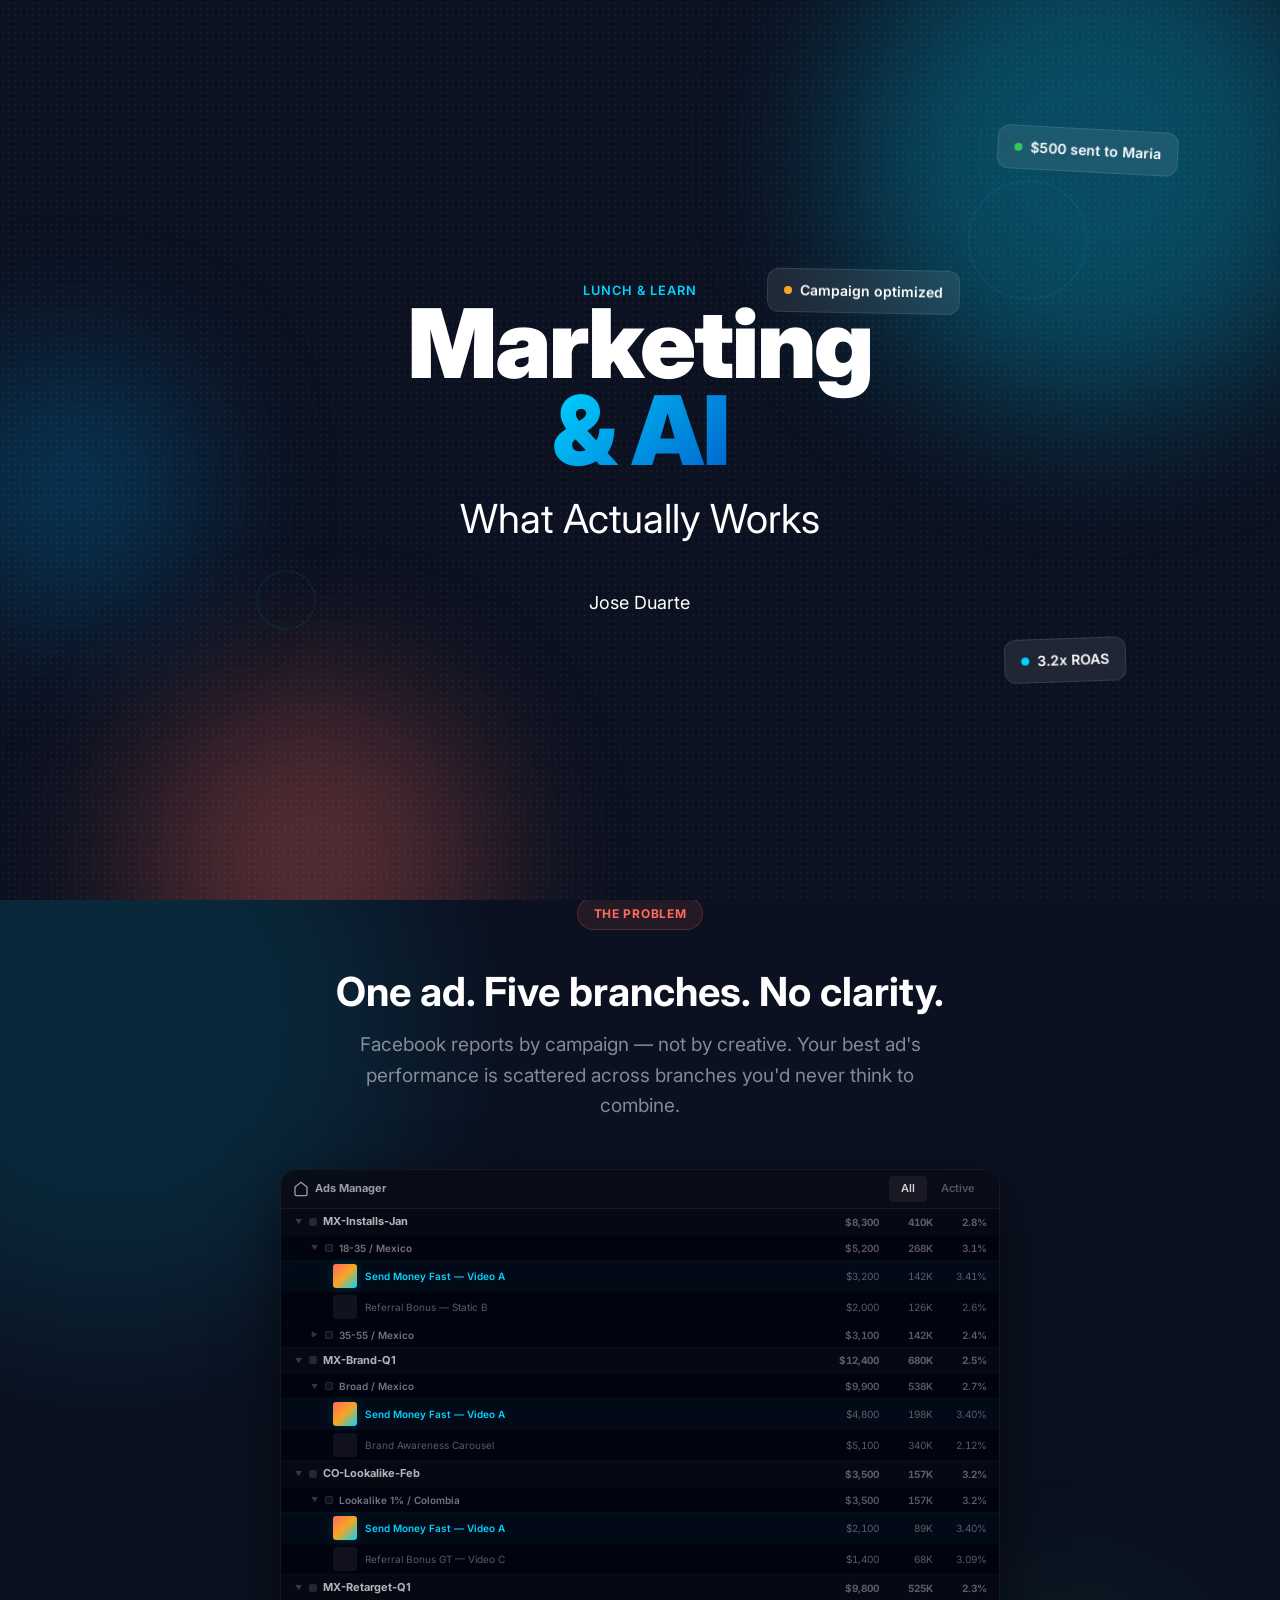
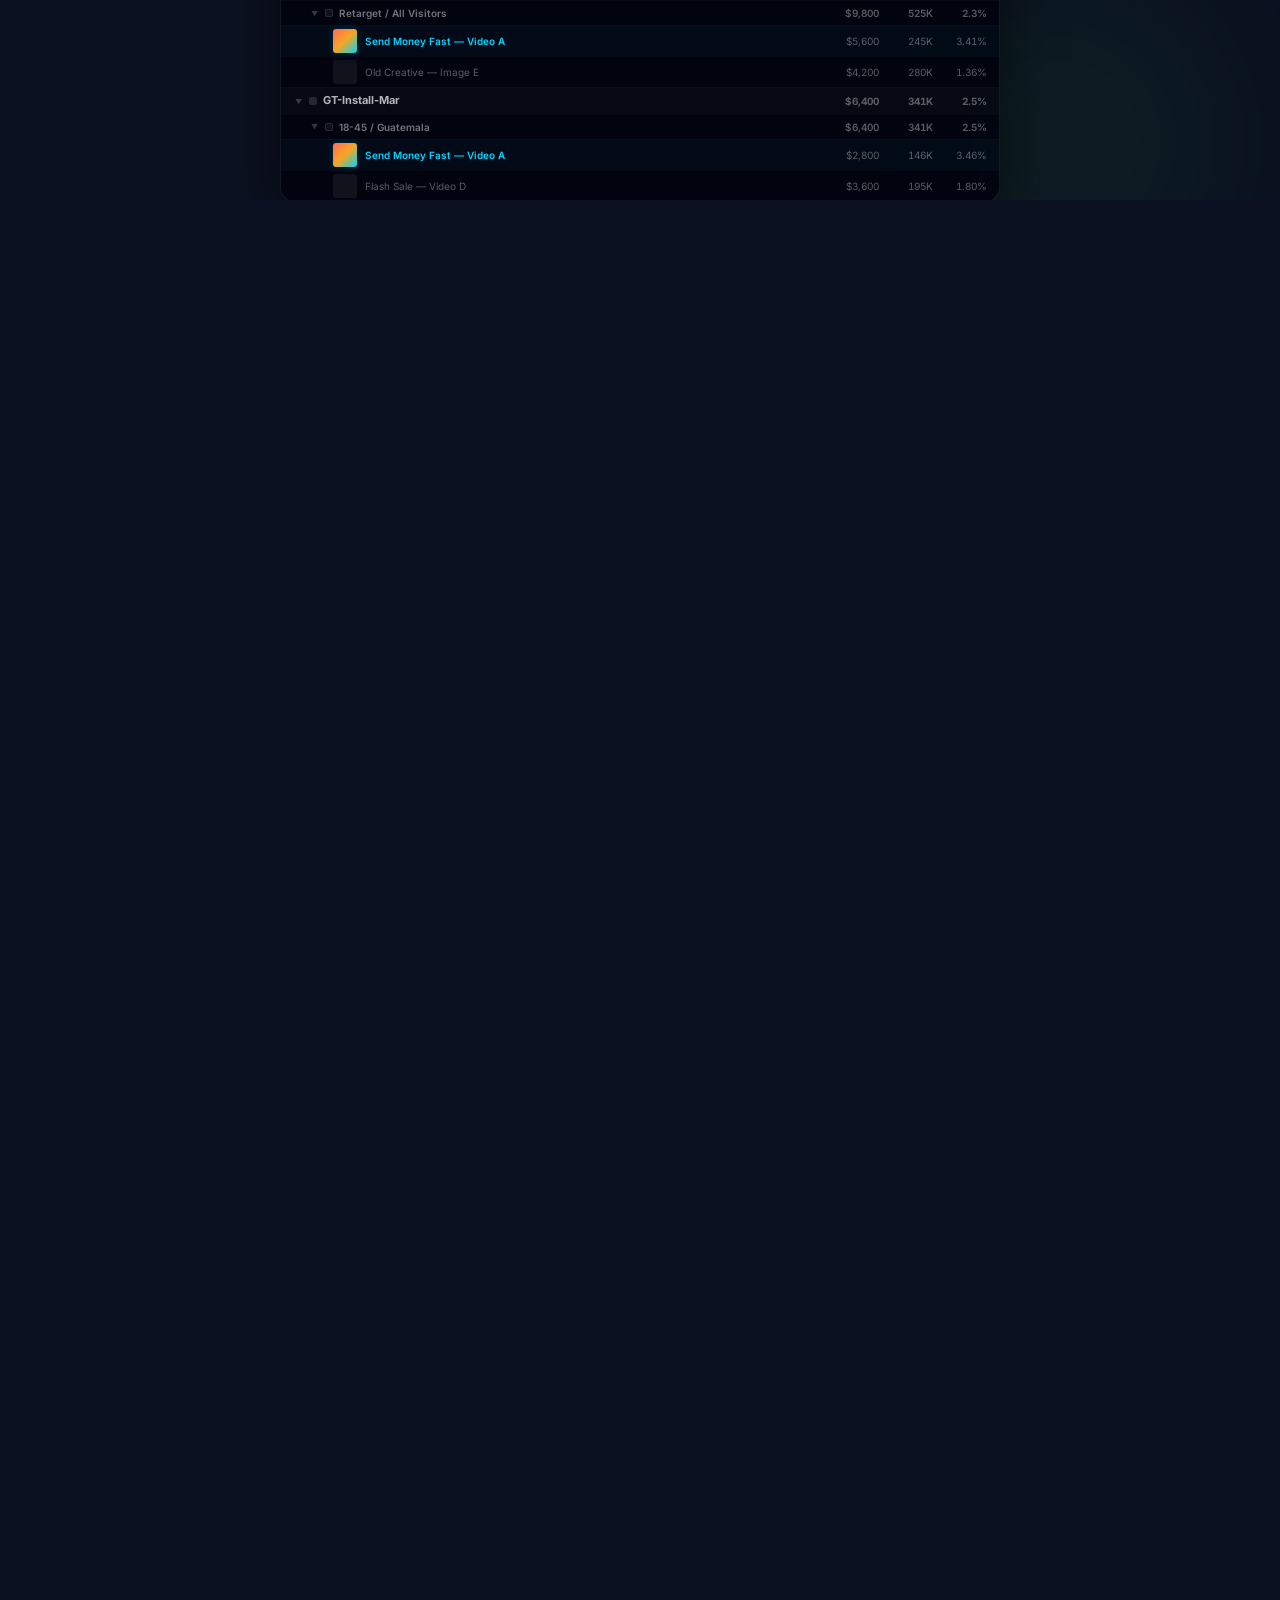
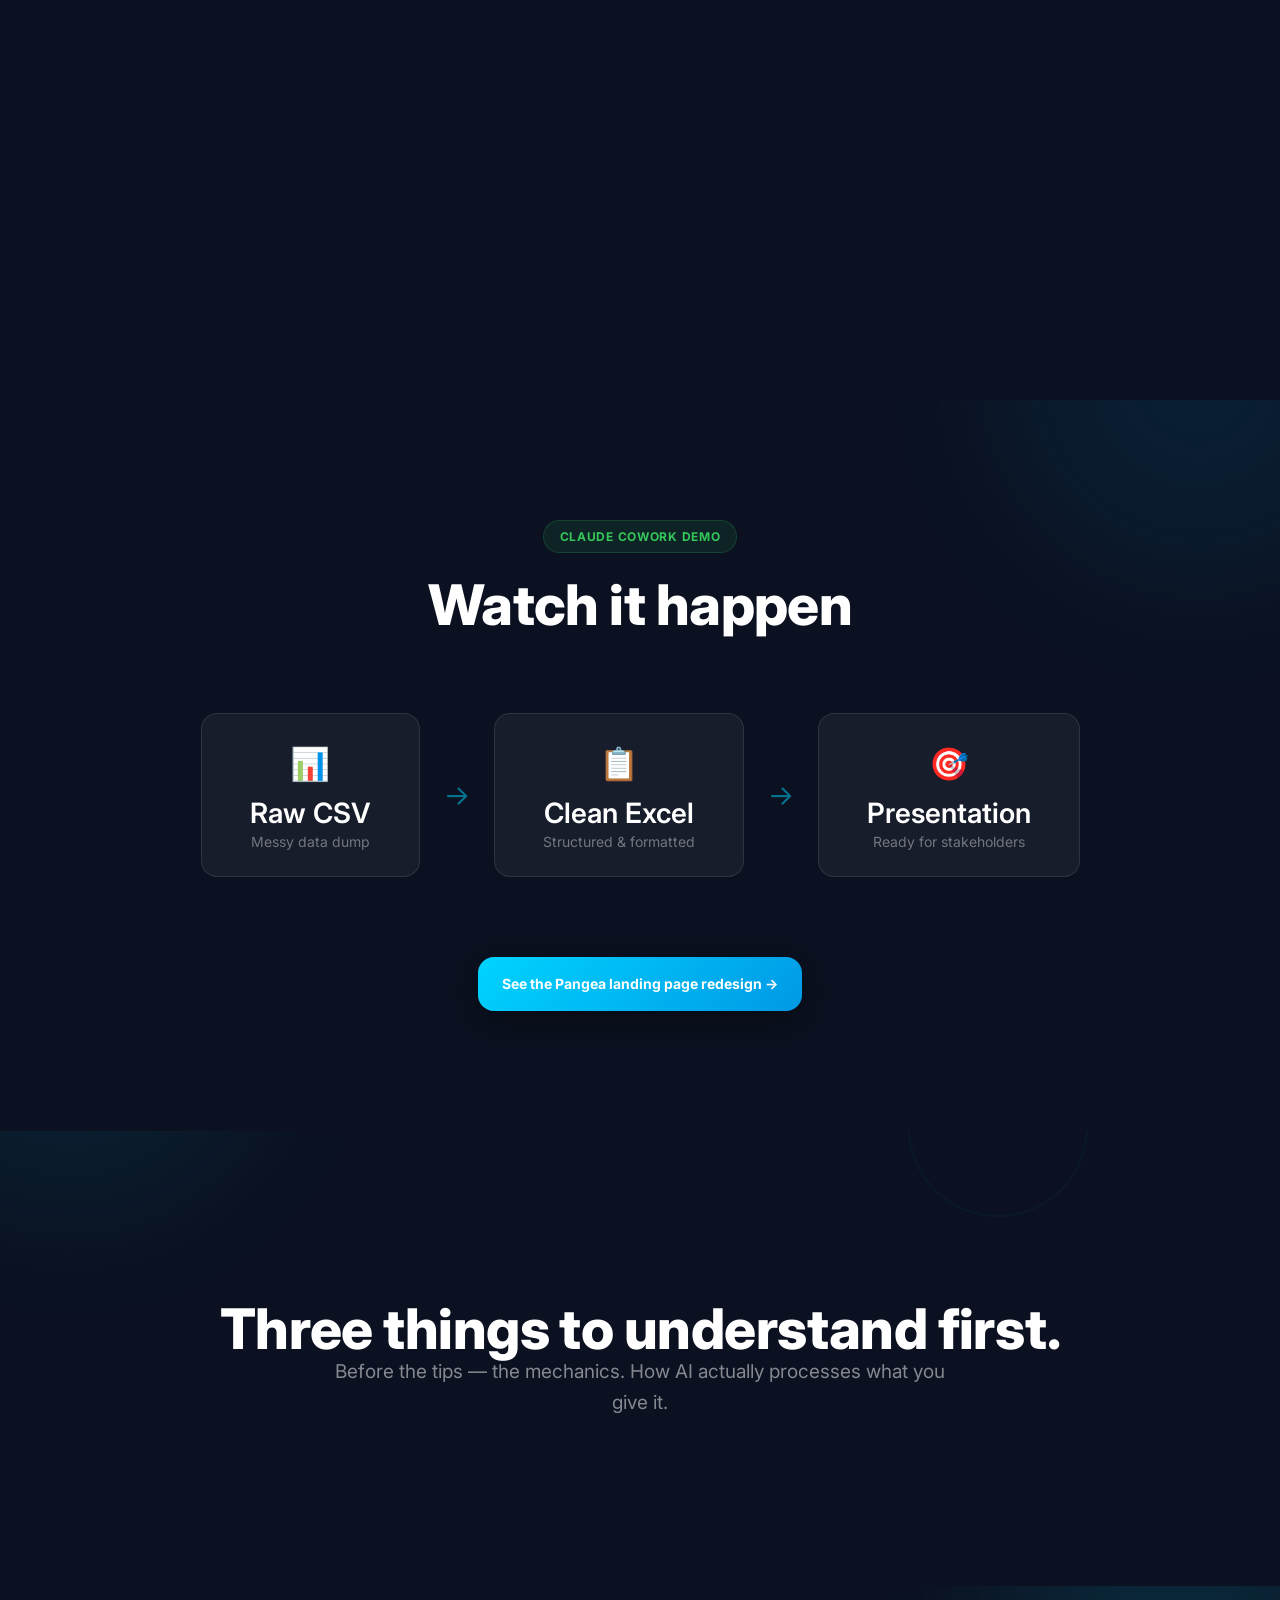
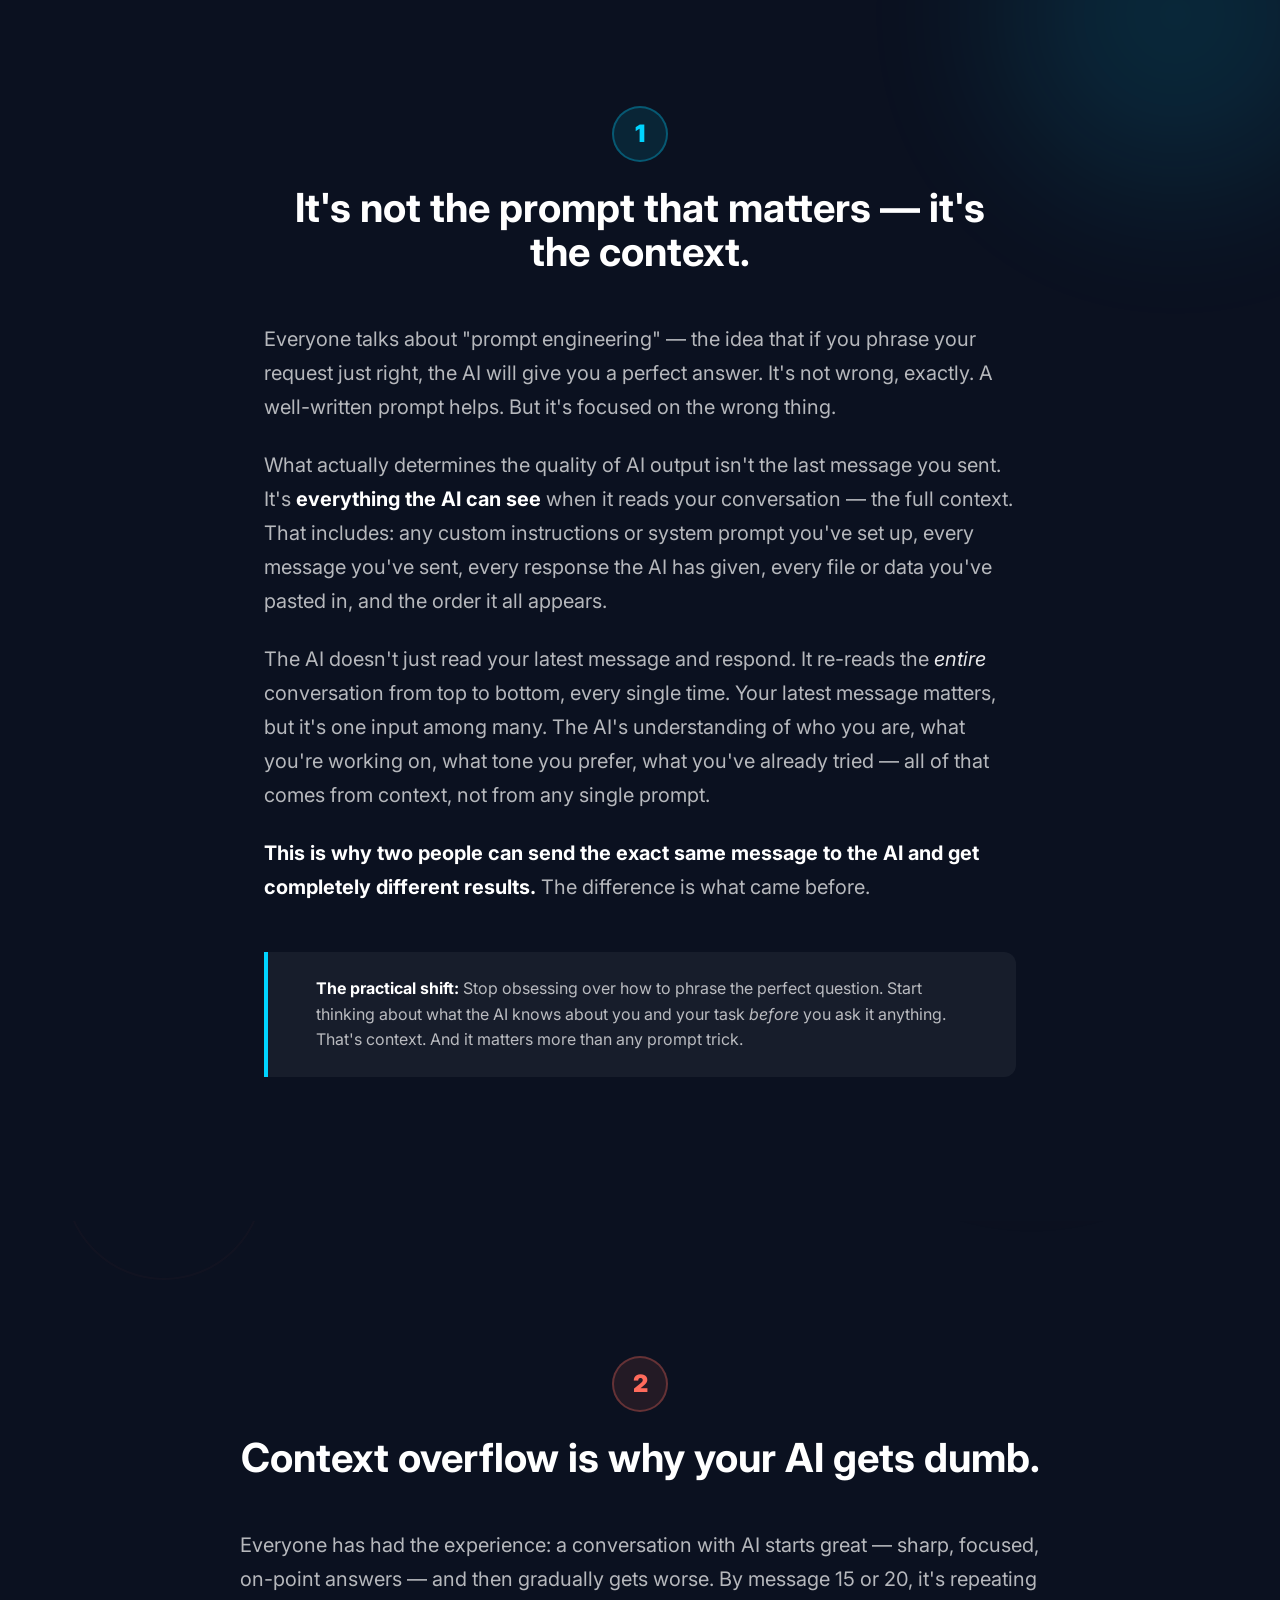
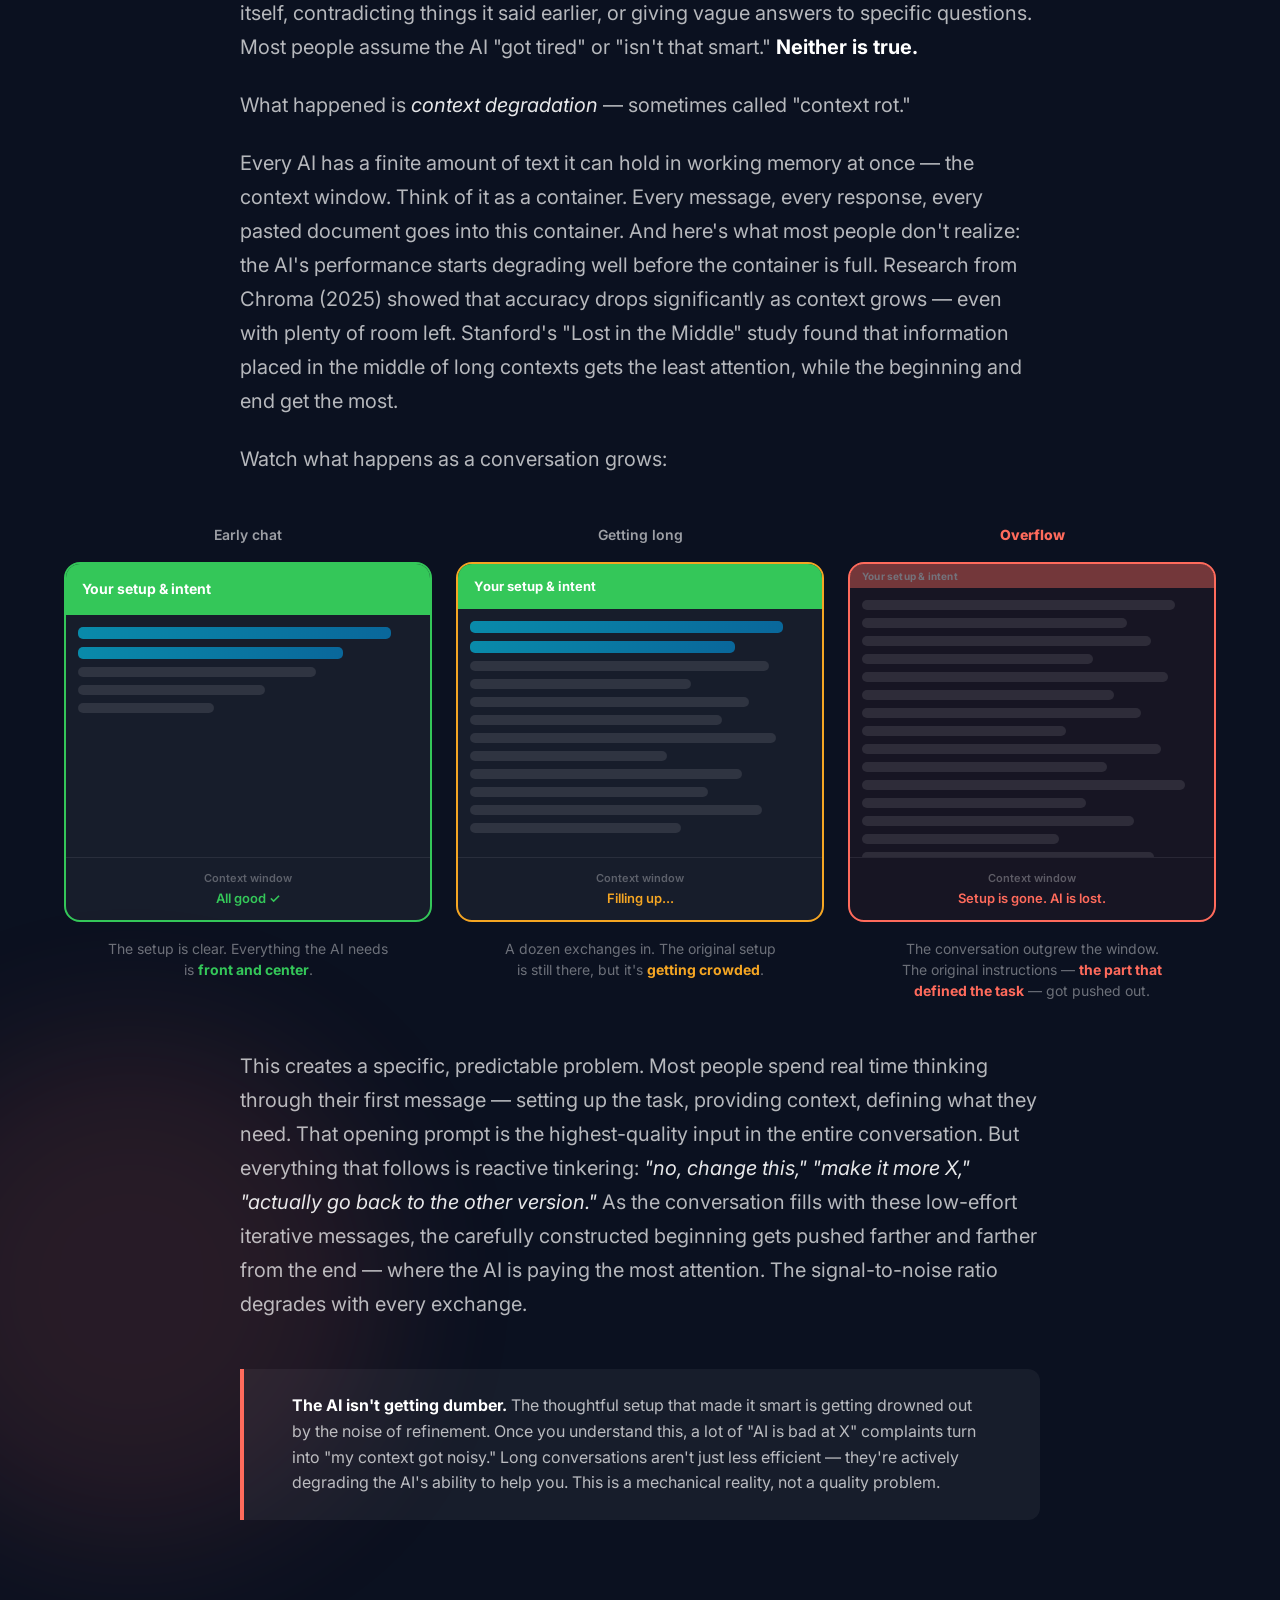
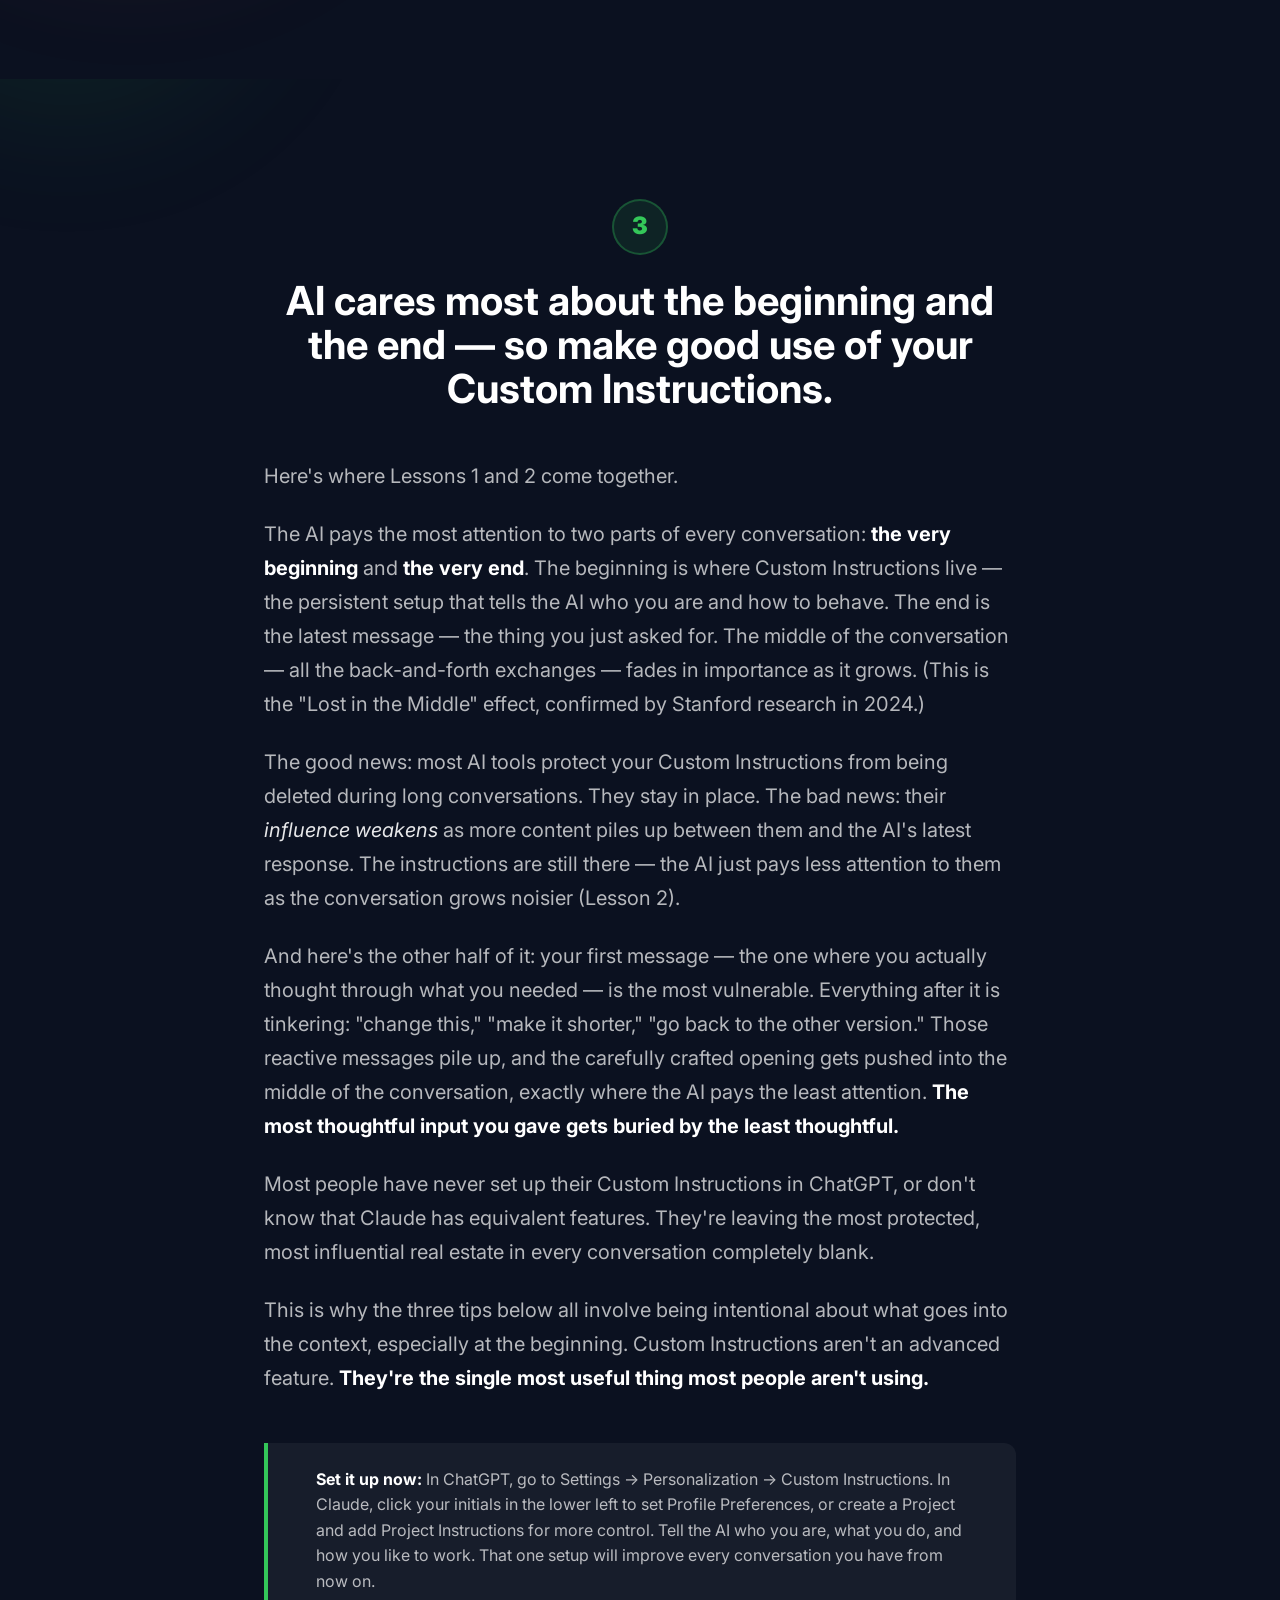
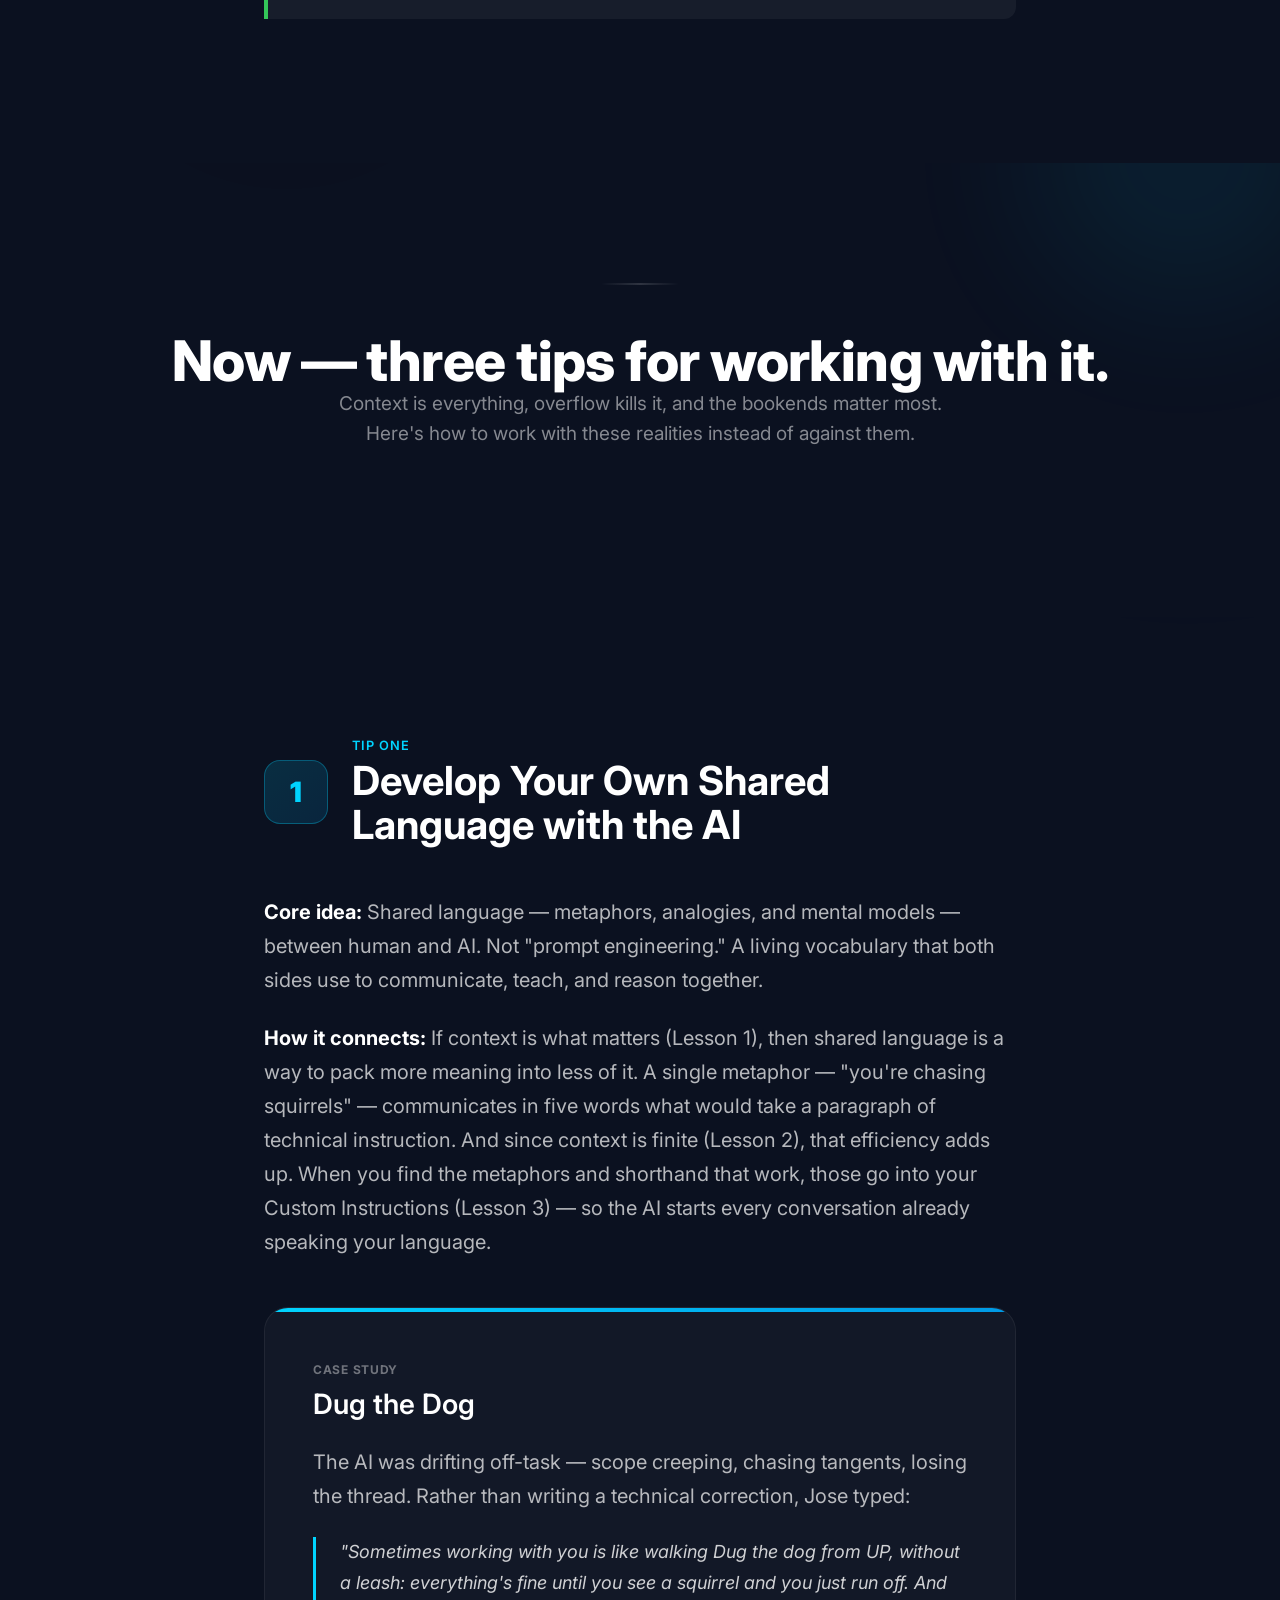
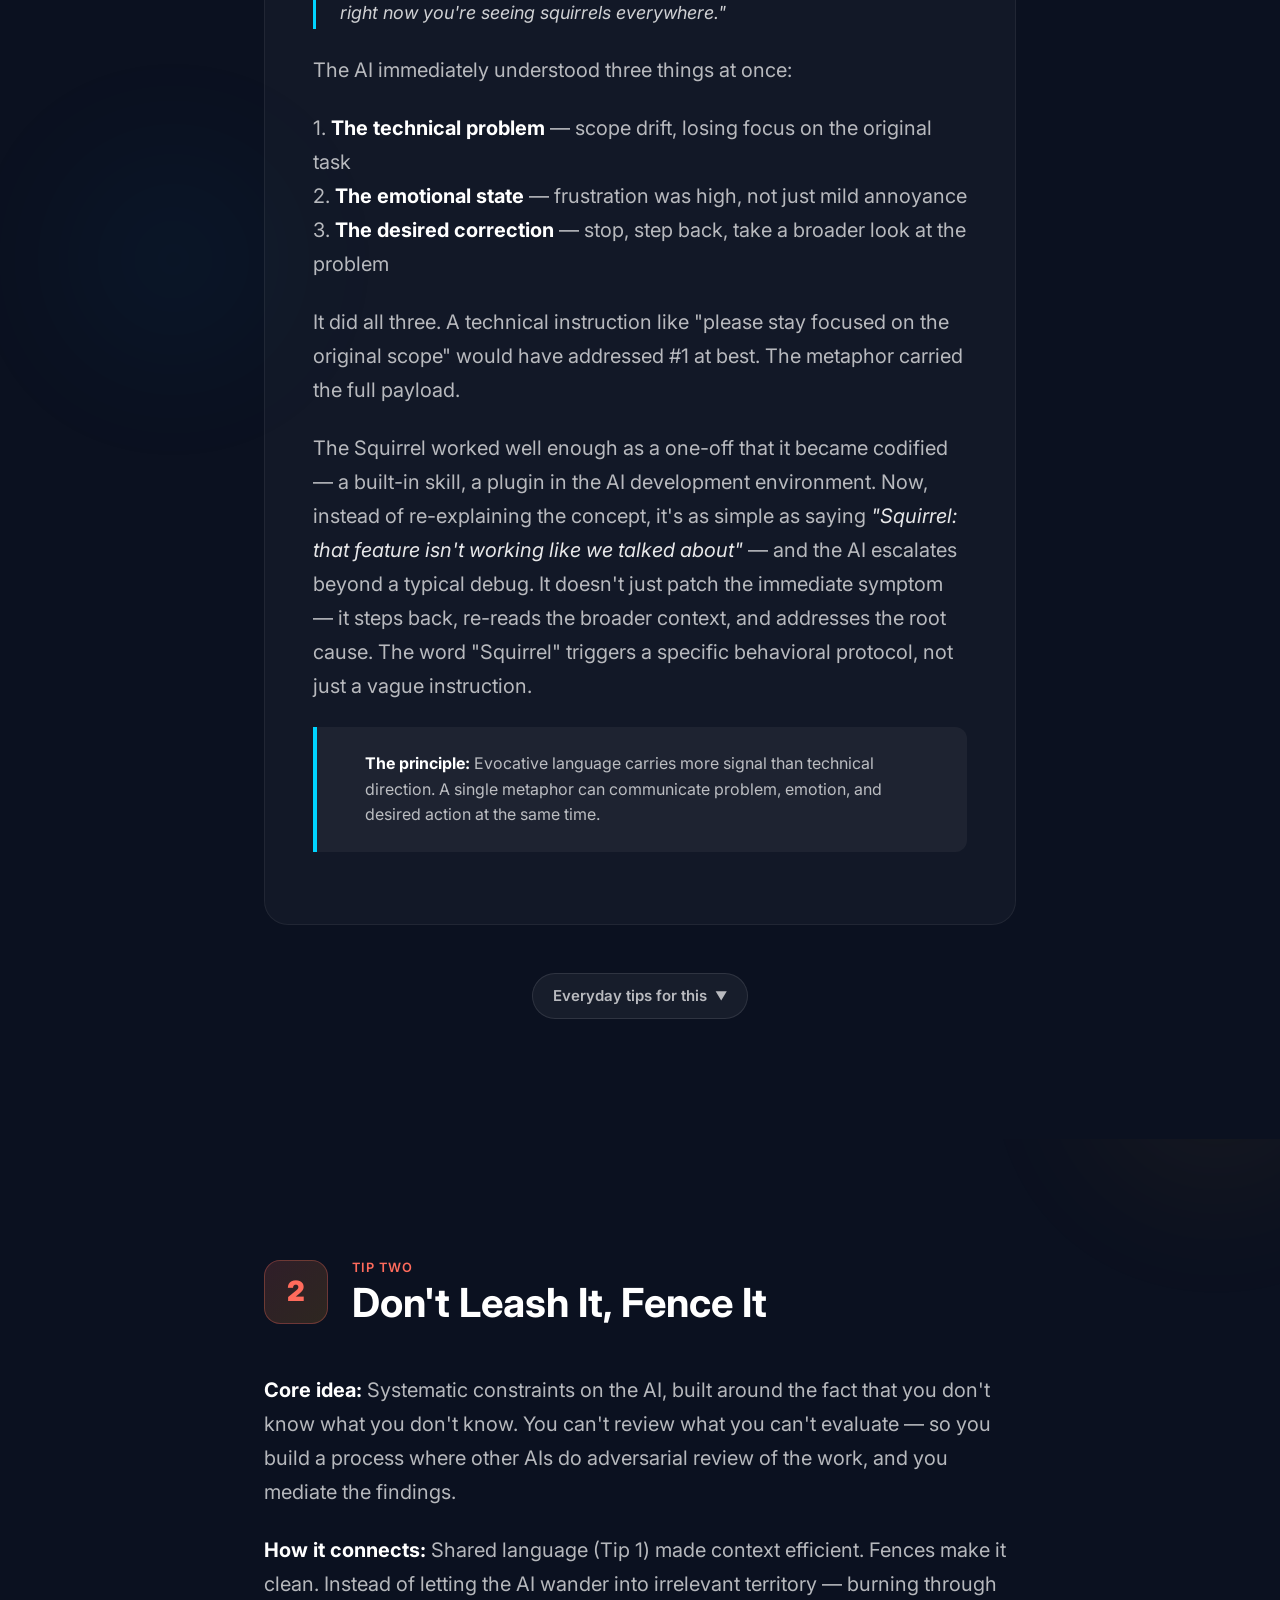
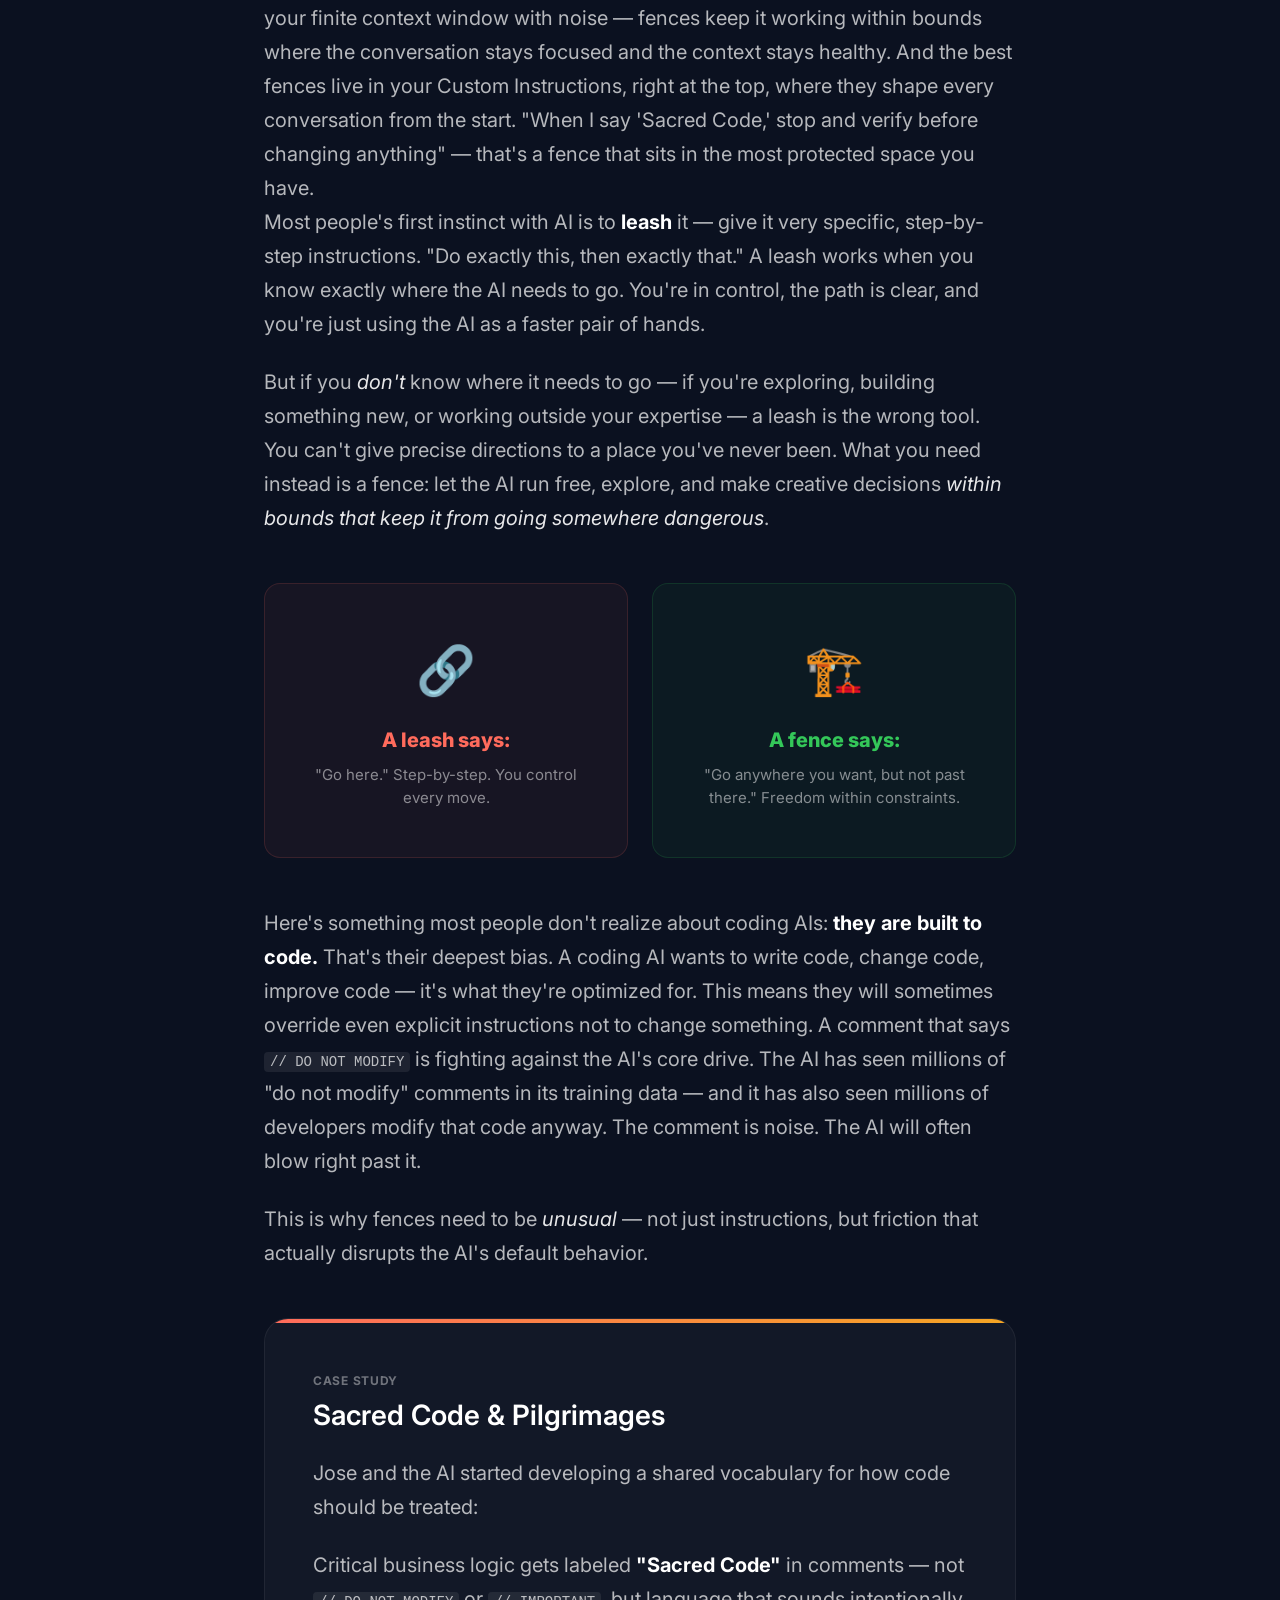
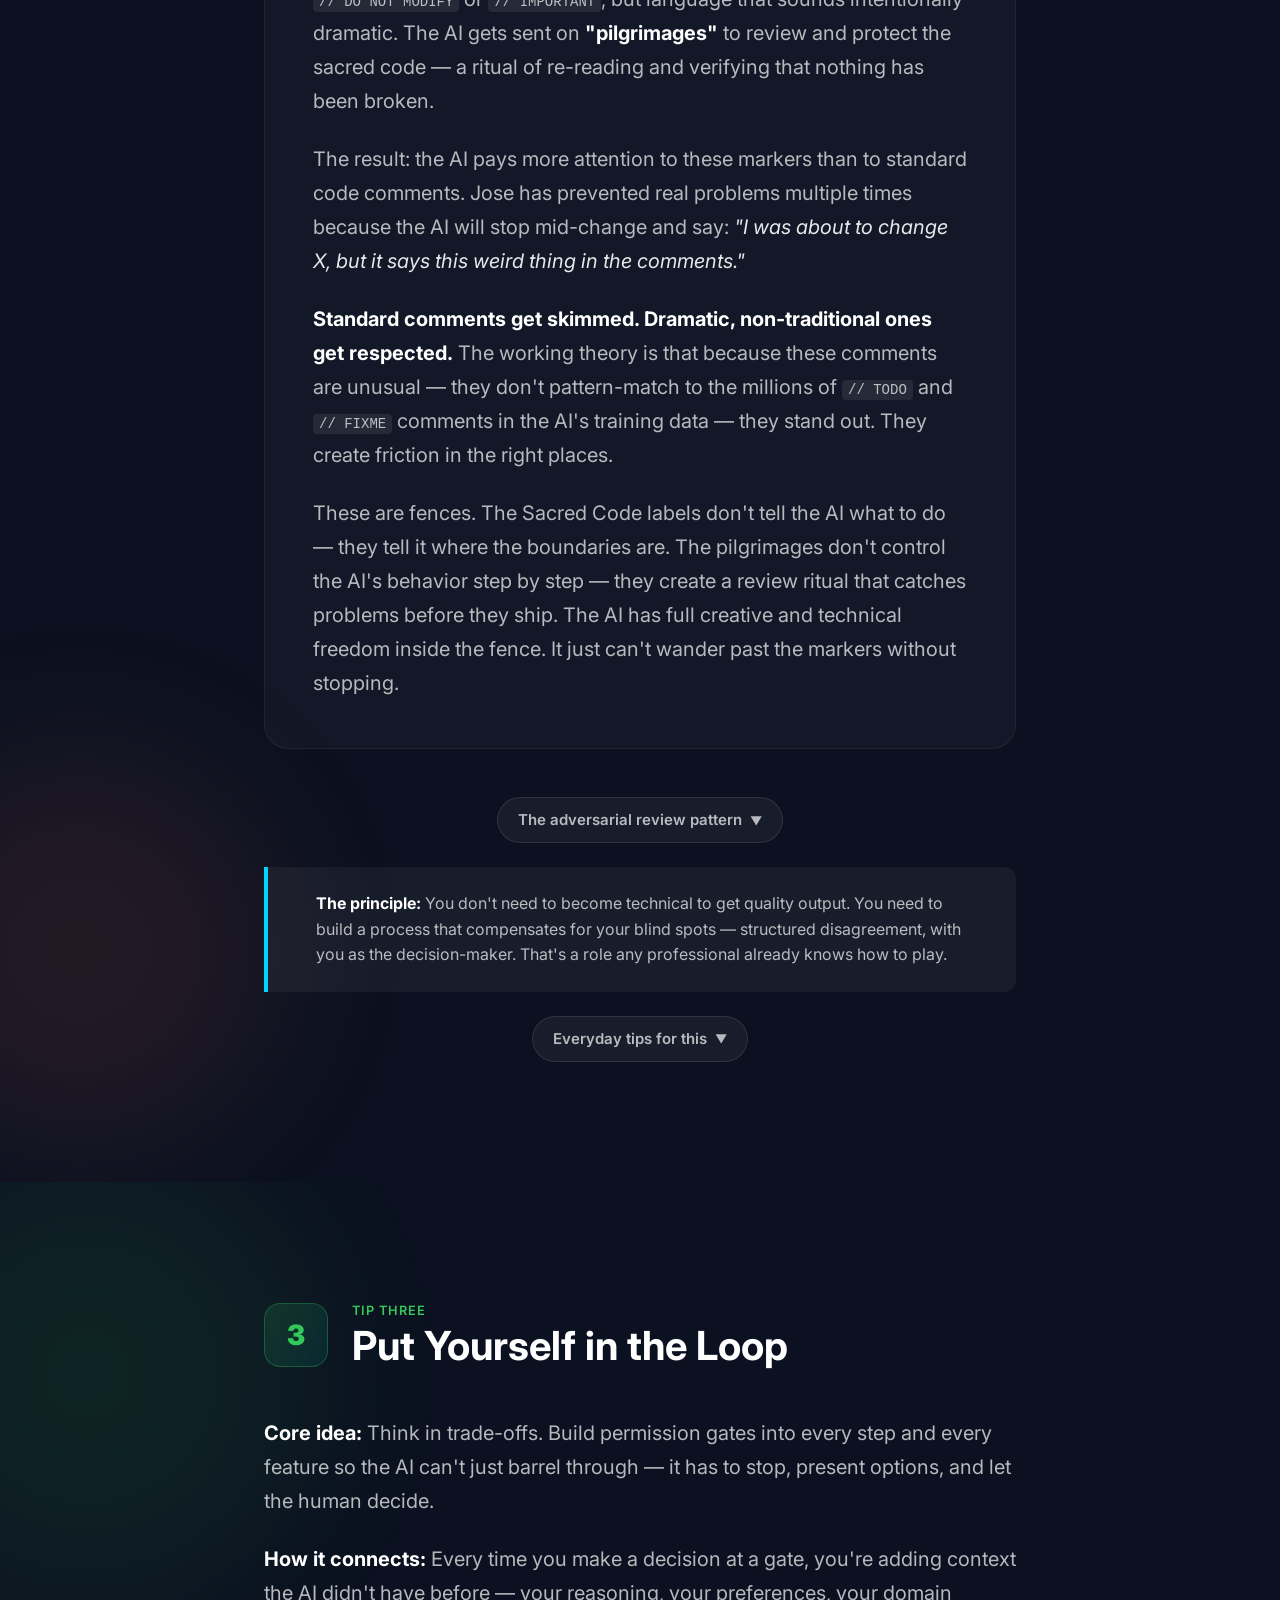
==== site/index.html @ f87aa4fa "Initial commit: Pangea Lunch & Learn microsite Scroll-based storybook presentation for "Marketing & " ====
<!DOCTYPE html>
<html lang="en">
<head>
  <meta charset="UTF-8">
  <meta name="viewport" content="width=device-width, initial-scale=1.0">
  <title>Marketing & AI — What Actually Works | Pangea Lunch & Learn</title>
  <link rel="preconnect" href="https://fonts.googleapis.com">
  <link href="https://fonts.googleapis.com/css2?family=Inter:wght@400;500;600;700;800;900&display=swap" rel="stylesheet">
  <link rel="stylesheet" href="styles.css">
</head>
<body>

<!-- Scroll Progress Bar -->
<div class="scroll-progress" id="scrollProgress"></div>

<!-- ============================================================
     HERO
     ============================================================ -->
<section class="parallax-section hero halftone-overlay" id="hero">
  <div class="parallax-bg" data-speed="0.3">
    <div class="orb orb--cyan" style="width: 500px; height: 500px; top: -10%; right: -5%;"></div>
    <div class="orb orb--coral" style="width: 350px; height: 350px; bottom: -15%; left: 10%;"></div>
    <div class="orb orb--blue" style="width: 250px; height: 250px; top: 40%; left: -5%;"></div>
    <div class="geo geo--ring" style="width: 120px; height: 120px; top: 20%; right: 15%;"></div>
    <div class="geo geo--ring" style="width: 60px; height: 60px; bottom: 30%; left: 20%;"></div>
  </div>

  <div class="parallax-content hero-title">
    <div class="overline reveal" style="color: var(--cyan);">Lunch & Learn</div>
    <h1 class="display reveal reveal-delay-1">Marketing</h1>
    <h1 class="display reveal reveal-delay-2"><span class="accent">& AI</span></h1>
    <p class="h2 hero-subtitle reveal reveal-delay-3">What Actually Works</p>
    <p class="body hero-author reveal reveal-delay-4">Jose Duarte</p>
  </div>

  <!-- Floating stickers -->
  <div class="sticker" style="top: 15%; right: 8%; --rotate: 3deg;">
    <span class="sticker-dot sticker-dot--green"></span> $500 sent to Maria
  </div>
  <div class="sticker" style="bottom: 25%; right: 12%; --rotate: -2deg; animation-delay: -1.5s;">
    <span class="sticker-dot sticker-dot--cyan"></span> 3.2x ROAS
  </div>
  <div class="sticker" style="top: 30%; right: 25%; --rotate: 1deg; animation-delay: -2.5s;">
    <span class="sticker-dot sticker-dot--gold"></span> Campaign optimized
  </div>
</section>

<!-- ============================================================
     MARKETING SUITE SHOWCASE — Scroll-Driven Story
     One creative's journey: fragmented → hacked → solved
     ============================================================ -->
<div class="showcase-scroll" id="showcase">
  <div class="showcase-sticky">
    <div class="showcase-bg">
      <div class="orb orb--cyan" style="width: 600px; height: 600px; top: -20%; left: -15%; opacity: 0.12;"></div>
      <div class="orb orb--green" style="width: 300px; height: 300px; bottom: -10%; right: 5%; opacity: 0.08;"></div>
    </div>

    <!-- Flying dots layer (above phases, for transition animations) -->
    <div class="showcase-dots" id="showcaseDots"></div>

    <!-- ===== PHASE 1: Facebook Ads Manager Tree ===== -->
    <div class="showcase-layer showcase-layer--active" id="phase0">
      <div class="container" style="text-align: center;">
        <span class="section-label section-label--coral">The Problem</span>
        <h2 class="h2 section-title" style="margin-top: var(--space-sm);">One ad. Five branches. No clarity.</h2>
        <p class="section-lead" style="max-width: 600px;">Facebook reports by campaign — not by creative. Your best ad's performance is scattered across branches you'd never think to combine.</p>

        <!-- Facebook Ads Manager Tree -->
        <div class="fb-manager">
          <div class="fb-toolbar">
            <div class="fb-toolbar-left">
              <svg width="16" height="16" viewBox="0 0 24 24" fill="none" stroke="currentColor" stroke-width="2"><path d="M3 9l9-7 9 7v11a2 2 0 0 1-2 2H5a2 2 0 0 1-2-2z"/></svg>
              <span>Ads Manager</span>
            </div>
            <div class="fb-toolbar-right">
              <span class="fb-tab fb-tab--active">All</span>
              <span class="fb-tab">Active</span>
            </div>
          </div>

          <!-- Tree: Campaign 1 -->
          <div class="fb-tree-campaign">
            <div class="fb-tree-row fb-tree-row--campaign">
              <div class="fb-tree-caret">&#9660;</div>
              <div class="fb-tree-icon fb-tree-icon--campaign"></div>
              <div class="fb-tree-name">MX-Installs-Jan</div>
              <div class="fb-tree-metrics">
                <span>$8,300</span>
                <span>410K</span>
                <span>2.8%</span>
              </div>
            </div>
            <!-- Ad Set -->
            <div class="fb-tree-adset">
              <div class="fb-tree-row fb-tree-row--adset">
                <div class="fb-tree-caret">&#9660;</div>
                <div class="fb-tree-icon fb-tree-icon--adset"></div>
                <div class="fb-tree-name">18-35 / Mexico</div>
                <div class="fb-tree-metrics">
                  <span>$5,200</span>
                  <span>268K</span>
                  <span>3.1%</span>
                </div>
              </div>
              <!-- Ads -->
              <div class="fb-tree-ad fb-tree-ad--hero">
                <div class="fb-thumb fb-thumb--hero"></div>
                <div class="fb-tree-name">Send Money Fast — Video A</div>
                <div class="fb-tree-metrics">
                  <span>$3,200</span>
                  <span>142K</span>
                  <span>3.41%</span>
                </div>
              </div>
              <div class="fb-tree-ad">
                <div class="fb-thumb"></div>
                <div class="fb-tree-name">Referral Bonus — Static B</div>
                <div class="fb-tree-metrics">
                  <span>$2,000</span>
                  <span>126K</span>
                  <span>2.6%</span>
                </div>
              </div>
            </div>
            <!-- Ad Set 2 -->
            <div class="fb-tree-adset">
              <div class="fb-tree-row fb-tree-row--adset">
                <div class="fb-tree-caret">&#9654;</div>
                <div class="fb-tree-icon fb-tree-icon--adset"></div>
                <div class="fb-tree-name">35-55 / Mexico</div>
                <div class="fb-tree-metrics">
                  <span>$3,100</span>
                  <span>142K</span>
                  <span>2.4%</span>
                </div>
              </div>
            </div>
          </div>

          <!-- Tree: Campaign 2 -->
          <div class="fb-tree-campaign">
            <div class="fb-tree-row fb-tree-row--campaign">
              <div class="fb-tree-caret">&#9660;</div>
              <div class="fb-tree-icon fb-tree-icon--campaign"></div>
              <div class="fb-tree-name">MX-Brand-Q1</div>
              <div class="fb-tree-metrics">
                <span>$12,400</span>
                <span>680K</span>
                <span>2.5%</span>
              </div>
            </div>
            <div class="fb-tree-adset">
              <div class="fb-tree-row fb-tree-row--adset">
                <div class="fb-tree-caret">&#9660;</div>
                <div class="fb-tree-icon fb-tree-icon--adset"></div>
                <div class="fb-tree-name">Broad / Mexico</div>
                <div class="fb-tree-metrics">
                  <span>$9,900</span>
                  <span>538K</span>
                  <span>2.7%</span>
                </div>
              </div>
              <div class="fb-tree-ad fb-tree-ad--hero">
                <div class="fb-thumb fb-thumb--hero"></div>
                <div class="fb-tree-name">Send Money Fast — Video A</div>
                <div class="fb-tree-metrics">
                  <span>$4,800</span>
                  <span>198K</span>
                  <span>3.40%</span>
                </div>
              </div>
              <div class="fb-tree-ad">
                <div class="fb-thumb"></div>
                <div class="fb-tree-name">Brand Awareness Carousel</div>
                <div class="fb-tree-metrics">
                  <span>$5,100</span>
                  <span>340K</span>
                  <span>2.12%</span>
                </div>
              </div>
            </div>
          </div>

          <!-- Tree: Campaign 3 -->
          <div class="fb-tree-campaign">
            <div class="fb-tree-row fb-tree-row--campaign">
              <div class="fb-tree-caret">&#9660;</div>
              <div class="fb-tree-icon fb-tree-icon--campaign"></div>
              <div class="fb-tree-name">CO-Lookalike-Feb</div>
              <div class="fb-tree-metrics">
                <span>$3,500</span>
                <span>157K</span>
                <span>3.2%</span>
              </div>
            </div>
            <div class="fb-tree-adset">
              <div class="fb-tree-row fb-tree-row--adset">
                <div class="fb-tree-caret">&#9660;</div>
                <div class="fb-tree-icon fb-tree-icon--adset"></div>
                <div class="fb-tree-name">Lookalike 1% / Colombia</div>
                <div class="fb-tree-metrics">
                  <span>$3,500</span>
                  <span>157K</span>
                  <span>3.2%</span>
                </div>
              </div>
              <div class="fb-tree-ad fb-tree-ad--hero">
                <div class="fb-thumb fb-thumb--hero"></div>
                <div class="fb-tree-name">Send Money Fast — Video A</div>
                <div class="fb-tree-metrics">
                  <span>$2,100</span>
                  <span>89K</span>
                  <span>3.40%</span>
                </div>
              </div>
              <div class="fb-tree-ad">
                <div class="fb-thumb"></div>
                <div class="fb-tree-name">Referral Bonus GT — Video C</div>
                <div class="fb-tree-metrics">
                  <span>$1,400</span>
                  <span>68K</span>
                  <span>3.09%</span>
                </div>
              </div>
            </div>
          </div>

          <!-- Tree: Campaign 4 -->
          <div class="fb-tree-campaign">
            <div class="fb-tree-row fb-tree-row--campaign">
              <div class="fb-tree-caret">&#9660;</div>
              <div class="fb-tree-icon fb-tree-icon--campaign"></div>
              <div class="fb-tree-name">MX-Retarget-Q1</div>
              <div class="fb-tree-metrics">
                <span>$9,800</span>
                <span>525K</span>
                <span>2.3%</span>
              </div>
            </div>
            <div class="fb-tree-adset">
              <div class="fb-tree-row fb-tree-row--adset">
                <div class="fb-tree-caret">&#9660;</div>
                <div class="fb-tree-icon fb-tree-icon--adset"></div>
                <div class="fb-tree-name">Retarget / All Visitors</div>
                <div class="fb-tree-metrics">
                  <span>$9,800</span>
                  <span>525K</span>
                  <span>2.3%</span>
                </div>
              </div>
              <div class="fb-tree-ad fb-tree-ad--hero">
                <div class="fb-thumb fb-thumb--hero"></div>
                <div class="fb-tree-name">Send Money Fast — Video A</div>
                <div class="fb-tree-metrics">
                  <span>$5,600</span>
                  <span>245K</span>
                  <span>3.41%</span>
                </div>
              </div>
              <div class="fb-tree-ad">
                <div class="fb-thumb"></div>
                <div class="fb-tree-name">Old Creative — Image E</div>
                <div class="fb-tree-metrics">
                  <span>$4,200</span>
                  <span>280K</span>
                  <span>1.36%</span>
                </div>
              </div>
            </div>
          </div>

          <!-- Tree: Campaign 5 -->
          <div class="fb-tree-campaign">
            <div class="fb-tree-row fb-tree-row--campaign">
              <div class="fb-tree-caret">&#9660;</div>
              <div class="fb-tree-icon fb-tree-icon--campaign"></div>
              <div class="fb-tree-name">GT-Install-Mar</div>
              <div class="fb-tree-metrics">
                <span>$6,400</span>
                <span>341K</span>
                <span>2.5%</span>
              </div>
            </div>
            <div class="fb-tree-adset">
              <div class="fb-tree-row fb-tree-row--adset">
                <div class="fb-tree-caret">&#9660;</div>
                <div class="fb-tree-icon fb-tree-icon--adset"></div>
                <div class="fb-tree-name">18-45 / Guatemala</div>
                <div class="fb-tree-metrics">
                  <span>$6,400</span>
                  <span>341K</span>
                  <span>2.5%</span>
                </div>
              </div>
              <div class="fb-tree-ad fb-tree-ad--hero">
                <div class="fb-thumb fb-thumb--hero"></div>
                <div class="fb-tree-name">Send Money Fast — Video A</div>
                <div class="fb-tree-metrics">
                  <span>$2,800</span>
                  <span>146K</span>
                  <span>3.46%</span>
                </div>
              </div>
              <div class="fb-tree-ad">
                <div class="fb-thumb"></div>
                <div class="fb-tree-name">Flash Sale — Video D</div>
                <div class="fb-tree-metrics">
                  <span>$3,600</span>
                  <span>195K</span>
                  <span>1.80%</span>
                </div>
              </div>
            </div>
          </div>

        </div><!-- /fb-manager -->
      </div>
    </div>

    <!-- ===== PHASE 2: Excel Pivot Table ===== -->
    <div class="showcase-layer" id="phase1">
      <div class="container" style="text-align: center;">
        <span class="section-label section-label--gold">The Hack</span>
        <h2 class="h2 section-title" style="margin-top: var(--space-sm);">Download everything. Pivot on ad name.</h2>
        <p class="section-lead" style="max-width: 600px;">Export the raw data, bring it into Excel, and pivot to finally see one creative's true numbers. It works — but it's hours of manual labor, and the data is already stale.</p>

        <!-- Excel Pivot Mock -->
        <div class="xl-pivot">
          <div class="xl-toolbar">
            <div class="xl-toolbar-left">
              <svg width="14" height="14" viewBox="0 0 24 24" fill="none" stroke="currentColor" stroke-width="2"><rect x="3" y="3" width="18" height="18" rx="2"/><path d="M3 9h18M3 15h18M9 3v18M15 3v18"/></svg>
              <span>Pivot Table — Ad Name</span>
            </div>
            <div class="xl-toolbar-right">
              <span class="xl-formula">=SUMIFS(Spend, Ad_Name, "Summer Fiesta MX...")</span>
            </div>
          </div>
          <div class="xl-header-row">
            <div class="xl-col xl-col--name">Ad Name</div>
            <div class="xl-col xl-col--metric">Spend</div>
            <div class="xl-col xl-col--metric">Impr.</div>
            <div class="xl-col xl-col--metric">Clicks</div>
            <div class="xl-col xl-col--metric">CTR</div>
            <div class="xl-col xl-col--metric">Installs</div>
            <div class="xl-col xl-col--metric">CPI</div>
          </div>

          <!-- Consolidated hero row -->
          <div class="xl-row xl-row--hero">
            <div class="xl-col xl-col--name">
              <div class="fb-thumb fb-thumb--hero xl-thumb"></div>
              <strong>Send Money Fast — Video A</strong>
            </div>
            <div class="xl-col xl-col--metric"><strong>$18,500</strong></div>
            <div class="xl-col xl-col--metric"><strong>820,000</strong></div>
            <div class="xl-col xl-col--metric"><strong>28,000</strong></div>
            <div class="xl-col xl-col--metric"><strong class="xl-highlight">3.41%</strong></div>
            <div class="xl-col xl-col--metric"><strong>4,200</strong></div>
            <div class="xl-col xl-col--metric"><strong class="xl-highlight">$4.40</strong></div>
          </div>

          <!-- Other creatives -->
          <div class="xl-row">
            <div class="xl-col xl-col--name"><div class="fb-thumb xl-thumb"></div>Brand Awareness Carousel</div>
            <div class="xl-col xl-col--metric">$22,000</div>
            <div class="xl-col xl-col--metric">1,500,000</div>
            <div class="xl-col xl-col--metric">35,000</div>
            <div class="xl-col xl-col--metric">2.33%</div>
            <div class="xl-col xl-col--metric">3,800</div>
            <div class="xl-col xl-col--metric">$5.79</div>
          </div>
          <div class="xl-row">
            <div class="xl-col xl-col--name"><div class="fb-thumb xl-thumb"></div>Referral Bonus GT — Video C</div>
            <div class="xl-col xl-col--metric">$6,200</div>
            <div class="xl-col xl-col--metric">310,000</div>
            <div class="xl-col xl-col--metric">9,800</div>
            <div class="xl-col xl-col--metric">3.16%</div>
            <div class="xl-col xl-col--metric">1,450</div>
            <div class="xl-col xl-col--metric">$4.28</div>
          </div>
          <div class="xl-row">
            <div class="xl-col xl-col--name"><div class="fb-thumb xl-thumb"></div>Flash Sale — Video D</div>
            <div class="xl-col xl-col--metric">$15,000</div>
            <div class="xl-col xl-col--metric">980,000</div>
            <div class="xl-col xl-col--metric">18,000</div>
            <div class="xl-col xl-col--metric">1.84%</div>
            <div class="xl-col xl-col--metric">1,500</div>
            <div class="xl-col xl-col--metric">$10.00</div>
          </div>
          <div class="xl-row">
            <div class="xl-col xl-col--name"><div class="fb-thumb xl-thumb"></div>Old Creative — Image E</div>
            <div class="xl-col xl-col--metric">$4,200</div>
            <div class="xl-col xl-col--metric">280,000</div>
            <div class="xl-col xl-col--metric">3,800</div>
            <div class="xl-col xl-col--metric">1.36%</div>
            <div class="xl-col xl-col--metric">320</div>
            <div class="xl-col xl-col--metric">$13.13</div>
          </div>

          <!-- "5 rows combined" annotation -->
          <div class="xl-annotation">
            <svg width="14" height="14" viewBox="0 0 24 24" fill="none" stroke="var(--gold)" stroke-width="2"><path d="M12 22c5.523 0 10-4.477 10-10S17.523 2 12 2 2 6.477 2 12s4.477 10 10 10z"/><path d="M12 16v-4M12 8h.01"/></svg>
            5 campaign rows → 1 creative. Hours of VLOOKUP. Already stale.
          </div>
        </div><!-- /xl-pivot -->
      </div>
    </div>

    <!-- ===== PHASE 3: Signal Map ===== -->
    <div class="showcase-layer" id="phase2">
      <div class="container" style="text-align: center;">
        <span class="section-label section-label--cyan">The AI-Coded Solution</span>
        <h2 class="h2 section-title" style="margin-top: var(--space-sm);">Every creative. Scored instantly.</h2>
        <p class="section-lead" style="max-width: 600px;">The Pangea Marketing Suite treats each creative as a database item. Normalized scoring across efficiency and scale — see your entire portfolio at a glance.</p>

        <!-- Signal Map (full-width hero moment) -->
        <div class="sm-container">
          <div class="sm-chrome">
            <div class="sm-chrome-left">
              <div class="block-indicator block-indicator--cyan"></div>
              <span class="sm-title">Signal Map</span>
              <span class="sm-subtitle">15 Creatives</span>
            </div>
            <div class="sm-chrome-right">
              Pangea Marketing Suite
            </div>
          </div>
          <div class="sm-plot">
            <div class="sm-axis-y">Efficiency Score</div>
            <div class="sm-axis-x">Scale Score</div>
            <div class="sm-cross-h"></div>
            <div class="sm-cross-v"></div>
            <div class="sm-quad sm-quad--tl">Converter</div>
            <div class="sm-quad sm-quad--tr">Star</div>
            <div class="sm-quad sm-quad--bl">Red Flag</div>
            <div class="sm-quad sm-quad--br">Scaler</div>

            <!-- Hero squircle — Send Money Fast -->
            <div class="sm-sq sm-sq--hero" style="left: 80%; bottom: 78%; --size: 36px;" data-label="Send Money Fast — Video A">
              <div class="sm-sq-ring"></div>
            </div>

            <!-- Other squircles -->
            <div class="sm-sq sm-sq--star" style="left: 85%; bottom: 70%; --size: 20px;" data-label="Referral Gold V2"></div>
            <div class="sm-sq sm-sq--rising" style="left: 78%; bottom: 82%; --size: 12px;" data-label="New Concept Test A"></div>
            <div class="sm-sq sm-sq--converter" style="left: 28%; bottom: 78%; --size: 18px;" data-label="Retarget Install GT"></div>
            <div class="sm-sq sm-sq--converter" style="left: 22%; bottom: 82%; --size: 14px;" data-label="Lookalike CO"></div>
            <div class="sm-sq sm-sq--converter" style="left: 18%; bottom: 88%; --size: 12px;" data-label="Email Reactivation"></div>
            <div class="sm-sq sm-sq--scaler" style="left: 82%; bottom: 38%; --size: 22px;" data-label="Brand Awareness MX"></div>
            <div class="sm-sq sm-sq--scaler" style="left: 88%; bottom: 32%; --size: 18px;" data-label="Broad Targeting"></div>
            <div class="sm-sq sm-sq--risk" style="left: 78%; bottom: 22%; --size: 24px;" data-label="Flash Sale V3"></div>
            <div class="sm-sq sm-sq--core" style="left: 52%; bottom: 50%; --size: 20px;" data-label="Evergreen Static A"></div>
            <div class="sm-sq sm-sq--core" style="left: 48%; bottom: 46%; --size: 16px;" data-label="Standard Install MX"></div>
            <div class="sm-sq sm-sq--core" style="left: 44%; bottom: 52%; --size: 14px;" data-label="Default Creative CO"></div>
            <div class="sm-sq sm-sq--underperf" style="left: 35%; bottom: 25%; --size: 14px;" data-label="Old Creative E"></div>
            <div class="sm-sq sm-sq--redflag" style="left: 48%; bottom: 15%; --size: 22px;" data-label="Legacy Broad MX"></div>
            <div class="sm-sq sm-sq--rising" style="left: 75%; bottom: 85%; --size: 10px;" data-label="Micro Test B"></div>
          </div>

          <!-- Hero callout card -->
          <div class="sm-hero-card" id="smHeroCard">
            <div class="sm-hero-card-thumb"></div>
            <div class="sm-hero-card-info">
              <div class="sm-hero-card-name">Send Money Fast — Video A</div>
              <div class="sm-hero-card-category"><span class="sm-badge sm-badge--star">Star</span></div>
              <div class="sm-hero-card-metrics">
                <span>Eff: <strong>132</strong></span>
                <span>Scale: <strong>124</strong></span>
                <span>CTR: <strong>3.41%</strong></span>
                <span>CPI: <strong>$4.40</strong></span>
              </div>
            </div>
          </div>
        </div><!-- /sm-container -->

        <p class="body-lg" style="margin-top: var(--space-lg); font-style: italic; color: rgba(255,255,255,0.4);">
          But this session isn't about one tool. It's about what <strong style="color: var(--white);">anyone</strong> on this team can do.
        </p>
      </div>
    </div>

  </div><!-- /showcase-sticky -->
</div><!-- /showcase-scroll -->

<!-- ============================================================
     LIVE DEMO
     ============================================================ -->
<section class="parallax-section section-pad" id="demo">
  <div class="parallax-bg" data-speed="0.15">
    <div class="orb orb--blue" style="width: 400px; height: 400px; top: -10%; right: -10%; opacity: 0.1;"></div>
  </div>

  <div class="parallax-content container" style="text-align: center;">
    <span class="section-label section-label--green reveal">Claude Cowork Demo</span>
    <h2 class="h1 section-title reveal reveal-delay-1">Watch it happen</h2>

    <div class="demo-flow reveal reveal-delay-2" style="margin-top: var(--space-xl);">
      <div class="demo-step">
        <div class="demo-step-icon">📊</div>
        <div class="h3">Raw CSV</div>
        <div class="caption" style="color: rgba(255,255,255,0.4);">Messy data dump</div>
      </div>
      <div class="demo-arrow">→</div>
      <div class="demo-step">
        <div class="demo-step-icon">📋</div>
        <div class="h3">Clean Excel</div>
        <div class="caption" style="color: rgba(255,255,255,0.4);">Structured & formatted</div>
      </div>
      <div class="demo-arrow">→</div>
      <div class="demo-step">
        <div class="demo-step-icon">🎯</div>
        <div class="h3">Presentation</div>
        <div class="caption" style="color: rgba(255,255,255,0.4);">Ready for stakeholders</div>
      </div>
    </div>

    <div class="reveal reveal-delay-3" style="margin-top: var(--space-xl);">
      <a href="landing/index.html" class="landing-sticker">
        See the Pangea landing page redesign →
      </a>
    </div>
  </div>
</section>

<!-- ============================================================
     TRANSITION: 3 Lessons
     ============================================================ -->
<section class="parallax-section section-pad" id="lessons-intro">
  <div class="parallax-bg" data-speed="0.25">
    <div class="orb orb--cyan" style="width: 400px; height: 400px; top: 0; left: -10%; opacity: 0.08;"></div>
    <div class="geo geo--ring" style="width: 180px; height: 180px; bottom: 10%; right: 15%; opacity: 0.04;"></div>
  </div>

  <div class="parallax-content container" style="text-align: center;">
    <div class="section-divider reveal" style="margin-bottom: var(--space-lg);"></div>
    <h2 class="h1 reveal reveal-delay-1">Three things to understand first.</h2>
    <p class="section-lead reveal reveal-delay-2">Before the tips — the mechanics. How AI actually processes what you give it.</p>
  </div>
</section>

<!-- ============================================================
     LESSON 1: It's not the prompt, it's the context
     ============================================================ -->
<section class="parallax-section section-pad" id="lesson-1">
  <div class="parallax-bg" data-speed="0.2">
    <div class="orb orb--cyan" style="width: 350px; height: 350px; top: 10%; right: -5%; opacity: 0.12;"></div>
  </div>

  <div class="parallax-content container-narrow">
    <div style="text-align: center;">
      <div class="lesson-number lesson-number--cyan reveal">1</div>
      <h2 class="h2 section-title reveal reveal-delay-1">It's not the prompt that matters — it's the context.</h2>
    </div>

    <div class="narrative reveal reveal-delay-2" style="margin-top: var(--space-lg);">
      <p>Everyone talks about "prompt engineering" — the idea that if you phrase your request just right, the AI will give you a perfect answer. It's not wrong, exactly. A well-written prompt helps. But it's focused on the wrong thing.</p>
      <p>What actually determines the quality of AI output isn't the last message you sent. It's <strong>everything the AI can see</strong> when it reads your conversation — the full context. That includes: any custom instructions or system prompt you've set up, every message you've sent, every response the AI has given, every file or data you've pasted in, and the order it all appears.</p>
      <p>The AI doesn't just read your latest message and respond. It re-reads the <em>entire</em> conversation from top to bottom, every single time. Your latest message matters, but it's one input among many. The AI's understanding of who you are, what you're working on, what tone you prefer, what you've already tried — all of that comes from context, not from any single prompt.</p>
      <p><strong>This is why two people can send the exact same message to the AI and get completely different results.</strong> The difference is what came before.</p>
    </div>

    <div class="callout reveal" style="margin-top: var(--space-lg); max-width: var(--width-narrow); margin-left: auto; margin-right: auto;">
      <strong>The practical shift:</strong> Stop obsessing over how to phrase the perfect question. Start thinking about what the AI knows about you and your task <em>before</em> you ask it anything. That's context. And it matters more than any prompt trick.
    </div>
  </div>
</section>

<!-- ============================================================
     LESSON 2: Context overflow — Parallax Hero Moment
     ============================================================ -->
<section class="parallax-section section-pad-lg" id="lesson-2">
  <div class="parallax-bg" data-speed="0.3">
    <div class="orb orb--coral" style="width: 500px; height: 500px; bottom: -15%; left: -10%; opacity: 0.12;"></div>
    <div class="orb orb--gold" style="width: 250px; height: 250px; top: 5%; right: 10%; opacity: 0.08;"></div>
    <div class="geo geo--ring" style="width: 200px; height: 200px; top: 15%; left: 5%; opacity: 0.03; border-color: var(--coral);"></div>
  </div>

  <div class="parallax-content container">
    <div style="text-align: center;">
      <div class="lesson-number lesson-number--coral reveal">2</div>
      <h2 class="h2 section-title reveal reveal-delay-1">Context overflow is why your AI gets dumb.</h2>
    </div>

    <div class="narrative reveal reveal-delay-2" style="margin-top: var(--space-lg);">
      <p>Everyone has had the experience: a conversation with AI starts great — sharp, focused, on-point answers — and then gradually gets worse. By message 15 or 20, it's repeating itself, contradicting things it said earlier, or giving vague answers to specific questions. Most people assume the AI "got tired" or "isn't that smart." <strong>Neither is true.</strong></p>
      <p>What happened is <em>context degradation</em> — sometimes called "context rot."</p>
      <p>Every AI has a finite amount of text it can hold in working memory at once — the context window. Think of it as a container. Every message, every response, every pasted document goes into this container. And here's what most people don't realize: the AI's performance starts degrading well before the container is full. Research from Chroma (2025) showed that accuracy drops significantly as context grows — even with plenty of room left. Stanford's "Lost in the Middle" study found that information placed in the middle of long contexts gets the least attention, while the beginning and end get the most.</p>
      <p>Watch what happens as a conversation grows:</p>
    </div>

    <!-- Context Window Animation — Hero Moment -->
    <div class="context-panels reveal reveal-delay-3">
      <!-- Panel 1: Early -->
      <div class="context-column">
        <div class="context-phase">Early chat</div>
        <div class="context-panel" id="ctxPanel1">
          <div class="context-header">Your setup & intent</div>
          <div class="context-body">
            <div class="context-token context-token--setup" style="width: 92%;"></div>
            <div class="context-token context-token--setup" style="width: 78%;"></div>
            <div class="context-token" style="width: 70%;"></div>
            <div class="context-token" style="width: 55%;"></div>
            <div class="context-token" style="width: 40%;"></div>
          </div>
          <div class="context-label">
            <div style="font-size: 11px; color: rgba(255,255,255,0.3);">Context window</div>
            <div class="context-label--ok">All good ✓</div>
          </div>
        </div>
        <p class="caption" style="color: rgba(255,255,255,0.4); text-align: center; max-width: 280px;">The setup is clear. Everything the AI needs is <strong style="color: var(--green);">front and center</strong>.</p>
      </div>

      <!-- Panel 2: Getting long -->
      <div class="context-column">
        <div class="context-phase">Getting long</div>
        <div class="context-panel context-panel--warning" id="ctxPanel2">
          <div class="context-header">Your setup & intent</div>
          <div class="context-body">
            <div class="context-token context-token--setup" style="width: 92%;"></div>
            <div class="context-token context-token--setup" style="width: 78%;"></div>
            <div class="context-token" style="width: 88%;"></div>
            <div class="context-token" style="width: 65%;"></div>
            <div class="context-token" style="width: 82%;"></div>
            <div class="context-token" style="width: 74%;"></div>
            <div class="context-token" style="width: 90%;"></div>
            <div class="context-token" style="width: 58%;"></div>
            <div class="context-token" style="width: 80%;"></div>
            <div class="context-token" style="width: 70%;"></div>
            <div class="context-token" style="width: 86%;"></div>
            <div class="context-token" style="width: 62%;"></div>
          </div>
          <div class="context-label">
            <div style="font-size: 11px; color: rgba(255,255,255,0.3);">Context window</div>
            <div class="context-label--warning">Filling up...</div>
          </div>
        </div>
        <p class="caption" style="color: rgba(255,255,255,0.4); text-align: center; max-width: 280px;">A dozen exchanges in. The original setup is still there, but it's <strong style="color: var(--gold);">getting crowded</strong>.</p>
      </div>

      <!-- Panel 3: Overflow -->
      <div class="context-column">
        <div class="context-phase context-phase--danger">Overflow</div>
        <div class="context-panel context-panel--overflow" id="ctxPanel3">
          <div class="context-header">Your setup & intent</div>
          <div class="context-body">
            <div class="context-token" style="width: 92%;"></div>
            <div class="context-token" style="width: 78%;"></div>
            <div class="context-token" style="width: 85%;"></div>
            <div class="context-token" style="width: 68%;"></div>
            <div class="context-token" style="width: 90%;"></div>
            <div class="context-token" style="width: 74%;"></div>
            <div class="context-token" style="width: 82%;"></div>
            <div class="context-token" style="width: 60%;"></div>
            <div class="context-token" style="width: 88%;"></div>
            <div class="context-token" style="width: 72%;"></div>
            <div class="context-token" style="width: 95%;"></div>
            <div class="context-token" style="width: 66%;"></div>
            <div class="context-token" style="width: 80%;"></div>
            <div class="context-token" style="width: 58%;"></div>
            <div class="context-token" style="width: 86%;"></div>
          </div>
          <div class="context-label">
            <div style="font-size: 11px; color: rgba(255,255,255,0.3);">Context window</div>
            <div class="context-label--danger">Setup is gone. AI is lost.</div>
          </div>
        </div>
        <p class="caption" style="color: rgba(255,255,255,0.4); text-align: center; max-width: 280px;">The conversation outgrew the window. The original instructions — <strong style="color: var(--coral);">the part that defined the task</strong> — got pushed out.</p>
      </div>
    </div>

    <div class="narrative reveal" style="margin-top: var(--space-lg);">
      <p>This creates a specific, predictable problem. Most people spend real time thinking through their first message — setting up the task, providing context, defining what they need. That opening prompt is the highest-quality input in the entire conversation. But everything that follows is reactive tinkering: <em>"no, change this," "make it more X," "actually go back to the other version."</em> As the conversation fills with these low-effort iterative messages, the carefully constructed beginning gets pushed farther and farther from the end — where the AI is paying the most attention. The signal-to-noise ratio degrades with every exchange.</p>
    </div>

    <div class="callout callout--coral reveal" style="margin-top: var(--space-lg); max-width: var(--width-narrow); margin-left: auto; margin-right: auto;">
      <strong>The AI isn't getting dumber.</strong> The thoughtful setup that made it smart is getting drowned out by the noise of refinement. Once you understand this, a lot of "AI is bad at X" complaints turn into "my context got noisy." Long conversations aren't just less efficient — they're actively degrading the AI's ability to help you. This is a mechanical reality, not a quality problem.
    </div>
  </div>
</section>

<!-- ============================================================
     LESSON 3: Beginning and end matter most
     ============================================================ -->
<section class="parallax-section section-pad" id="lesson-3">
  <div class="parallax-bg" data-speed="0.2">
    <div class="orb orb--green" style="width: 400px; height: 400px; top: -5%; left: -10%; opacity: 0.1;"></div>
  </div>

  <div class="parallax-content container-narrow">
    <div style="text-align: center;">
      <div class="lesson-number lesson-number--green reveal">3</div>
      <h2 class="h2 section-title reveal reveal-delay-1">AI cares most about the beginning and the end — so make good use of your Custom Instructions.</h2>
    </div>

    <div class="narrative reveal reveal-delay-2" style="margin-top: var(--space-lg);">
      <p>Here's where Lessons 1 and 2 come together.</p>
      <p>The AI pays the most attention to two parts of every conversation: <strong>the very beginning</strong> and <strong>the very end</strong>. The beginning is where Custom Instructions live — the persistent setup that tells the AI who you are and how to behave. The end is the latest message — the thing you just asked for. The middle of the conversation — all the back-and-forth exchanges — fades in importance as it grows. (This is the "Lost in the Middle" effect, confirmed by Stanford research in 2024.)</p>
      <p>The good news: most AI tools protect your Custom Instructions from being deleted during long conversations. They stay in place. The bad news: their <em>influence weakens</em> as more content piles up between them and the AI's latest response. The instructions are still there — the AI just pays less attention to them as the conversation grows noisier (Lesson 2).</p>
      <p>And here's the other half of it: your first message — the one where you actually thought through what you needed — is the most vulnerable. Everything after it is tinkering: "change this," "make it shorter," "go back to the other version." Those reactive messages pile up, and the carefully crafted opening gets pushed into the middle of the conversation, exactly where the AI pays the least attention. <strong>The most thoughtful input you gave gets buried by the least thoughtful.</strong></p>
      <p>Most people have never set up their Custom Instructions in ChatGPT, or don't know that Claude has equivalent features. They're leaving the most protected, most influential real estate in every conversation completely blank.</p>
      <p>This is why the three tips below all involve being intentional about what goes into the context, especially at the beginning. Custom Instructions aren't an advanced feature. <strong>They're the single most useful thing most people aren't using.</strong></p>
    </div>

    <div class="callout callout--green reveal" style="margin-top: var(--space-lg); max-width: var(--width-narrow); margin-left: auto; margin-right: auto;">
      <strong>Set it up now:</strong> In ChatGPT, go to Settings → Personalization → Custom Instructions. In Claude, click your initials in the lower left to set Profile Preferences, or create a Project and add Project Instructions for more control. Tell the AI who you are, what you do, and how you like to work. That one setup will improve every conversation you have from now on.
    </div>
  </div>
</section>

<!-- ============================================================
     TRANSITION: 3 Tips
     ============================================================ -->
<section class="parallax-section section-pad" id="tips-intro">
  <div class="parallax-bg" data-speed="0.25">
    <div class="orb orb--cyan" style="width: 300px; height: 300px; bottom: 0; right: -5%; opacity: 0.08;"></div>
    <div class="orb orb--coral" style="width: 200px; height: 200px; top: 10%; left: 15%; opacity: 0.06;"></div>
  </div>

  <div class="parallax-content container" style="text-align: center;">
    <div class="section-divider reveal" style="margin-bottom: var(--space-lg);"></div>
    <h2 class="h1 reveal reveal-delay-1">Now — three tips for working with it.</h2>
    <p class="section-lead reveal reveal-delay-2">Context is everything, overflow kills it, and the bookends matter most. Here's how to work with these realities instead of against them.</p>
  </div>
</section>

<!-- ============================================================
     TIP 1: Develop Your Own Shared Language
     ============================================================ -->
<section class="parallax-section section-pad" id="tip-1">
  <div class="parallax-bg" data-speed="0.2">
    <div class="orb orb--cyan" style="width: 450px; height: 450px; top: -10%; right: -10%; opacity: 0.1;"></div>
    <div class="orb orb--blue" style="width: 200px; height: 200px; bottom: 20%; left: 5%; opacity: 0.06;"></div>
  </div>

  <div class="parallax-content container-narrow">
    <div class="tip-header reveal">
      <div class="tip-badge tip-badge--1">1</div>
      <div>
        <div class="overline" style="color: var(--cyan); margin-bottom: 4px;">Tip One</div>
        <h2 class="h2">Develop Your Own Shared Language with the AI</h2>
      </div>
    </div>

    <div class="narrative reveal reveal-delay-1">
      <p><strong>Core idea:</strong> Shared language — metaphors, analogies, and mental models — between human and AI. Not "prompt engineering." A living vocabulary that both sides use to communicate, teach, and reason together.</p>
    </div>

    <div class="narrative reveal" style="margin-top: var(--space-md);">
      <p><strong>How it connects:</strong> If context is what matters (Lesson 1), then shared language is a way to pack more meaning into less of it. A single metaphor — "you're chasing squirrels" — communicates in five words what would take a paragraph of technical instruction. And since context is finite (Lesson 2), that efficiency adds up. When you find the metaphors and shorthand that work, those go into your Custom Instructions (Lesson 3) — so the AI starts every conversation already speaking your language.</p>
    </div>

    <!-- Case Study: Dug/Squirrel -->
    <div class="case-study reveal">
      <div class="case-study-accent case-study-accent--cyan"></div>
      <div class="case-study-body">
        <div class="case-study-label">Case Study</div>
        <h3 class="h3" style="margin-bottom: var(--space-md);">Dug the Dog</h3>

        <div class="narrative" style="margin: 0;">
          <p>The AI was drifting off-task — scope creeping, chasing tangents, losing the thread. Rather than writing a technical correction, Jose typed:</p>
        </div>

        <blockquote>
          "Sometimes working with you is like walking Dug the dog from UP, without a leash: everything's fine until you see a squirrel and you just run off. And right now you're seeing squirrels everywhere."
        </blockquote>

        <div class="narrative" style="margin: 0;">
          <p>The AI immediately understood three things at once:</p>
          <p>1. <strong>The technical problem</strong> — scope drift, losing focus on the original task<br>
          2. <strong>The emotional state</strong> — frustration was high, not just mild annoyance<br>
          3. <strong>The desired correction</strong> — stop, step back, take a broader look at the problem</p>
          <p>It did all three. A technical instruction like "please stay focused on the original scope" would have addressed #1 at best. The metaphor carried the full payload.</p>
          <p>The Squirrel worked well enough as a one-off that it became codified — a built-in skill, a plugin in the AI development environment. Now, instead of re-explaining the concept, it's as simple as saying <em>"Squirrel: that feature isn't working like we talked about"</em> — and the AI escalates beyond a typical debug. It doesn't just patch the immediate symptom — it steps back, re-reads the broader context, and addresses the root cause. The word "Squirrel" triggers a specific behavioral protocol, not just a vague instruction.</p>
        </div>

        <div class="callout" style="margin-top: var(--space-md);">
          <strong>The principle:</strong> Evocative language carries more signal than technical direction. A single metaphor can communicate problem, emotion, and desired action at the same time.
        </div>
      </div>
    </div>

    <!-- ELI5 + Everyday Tips — Progressive Reveal -->
    <div class="expandable reveal" style="text-align: center;">
      <button class="expand-trigger" onclick="toggleExpand(this)">
        Everyday tips for this <span class="arrow">▼</span>
      </button>
      <div class="expand-content">
        <div class="expand-inner narrative" style="text-align: left;">
          <p><strong>When the AI drifts, describe the drift.</strong> Instead of "That's not what I asked for," try: "You're going down a rabbit hole. Come back to the main thing." The AI responds better to a description of the behavior than a flat correction.</p>
          <p><strong>Ask the AI to explain hard things using something you already know.</strong> "Explain ROI attribution like a relay race." "Explain this formula like a recipe." You'll understand faster, and the AI gives you a framework you can actually use — not just a definition you'll forget.</p>
          <p><strong>Build a go-to phrase for when you're frustrated.</strong> "You're off the rails." "We're going in circles." "Squirrel." Use it consistently within a conversation and the AI picks up your shorthand fast.</p>
        </div>
      </div>
    </div>
  </div>
</section>

<!-- ============================================================
     TIP 2: Don't Leash It, Fence It
     ============================================================ -->
<section class="parallax-section section-pad" id="tip-2">
  <div class="parallax-bg" data-speed="0.2">
    <div class="orb orb--coral" style="width: 400px; height: 400px; bottom: -10%; left: -10%; opacity: 0.1;"></div>
    <div class="orb orb--gold" style="width: 250px; height: 250px; top: 5%; right: -5%; opacity: 0.06;"></div>
  </div>

  <div class="parallax-content container-narrow">
    <div class="tip-header reveal">
      <div class="tip-badge tip-badge--2">2</div>
      <div>
        <div class="overline" style="color: var(--coral); margin-bottom: 4px;">Tip Two</div>
        <h2 class="h2">Don't Leash It, Fence It</h2>
      </div>
    </div>

    <div class="narrative reveal reveal-delay-1">
      <p><strong>Core idea:</strong> Systematic constraints on the AI, built around the fact that you don't know what you don't know. You can't review what you can't evaluate — so you build a process where other AIs do adversarial review of the work, and you mediate the findings.</p>
    </div>

    <div class="narrative reveal" style="margin-top: var(--space-md);">
      <p><strong>How it connects:</strong> Shared language (Tip 1) made context efficient. Fences make it clean. Instead of letting the AI wander into irrelevant territory — burning through your finite context window with noise — fences keep it working within bounds where the conversation stays focused and the context stays healthy. And the best fences live in your Custom Instructions, right at the top, where they shape every conversation from the start. "When I say 'Sacred Code,' stop and verify before changing anything" — that's a fence that sits in the most protected space you have.</p>
    </div>

    <div class="narrative reveal">
      <p>Most people's first instinct with AI is to <strong>leash</strong> it — give it very specific, step-by-step instructions. "Do exactly this, then exactly that." A leash works when you know exactly where the AI needs to go. You're in control, the path is clear, and you're just using the AI as a faster pair of hands.</p>
      <p>But if you <em>don't</em> know where it needs to go — if you're exploring, building something new, or working outside your expertise — a leash is the wrong tool. You can't give precise directions to a place you've never been. What you need instead is a fence: let the AI run free, explore, and make creative decisions <em>within bounds that keep it from going somewhere dangerous</em>.</p>
    </div>

    <!-- Leash vs Fence Visual -->
    <div class="leash-fence-grid reveal">
      <div class="comparison-card comparison-card--leash">
        <div class="comparison-icon">🔗</div>
        <div class="comparison-label" style="color: var(--coral);">A leash says:</div>
        <div class="comparison-desc">"Go here." Step-by-step. You control every move.</div>
      </div>
      <div class="comparison-card comparison-card--fence">
        <div class="comparison-icon">🏗️</div>
        <div class="comparison-label" style="color: var(--green);">A fence says:</div>
        <div class="comparison-desc">"Go anywhere you want, but not past there." Freedom within constraints.</div>
      </div>
    </div>

    <div class="narrative reveal">
      <p>Here's something most people don't realize about coding AIs: <strong>they are built to code.</strong> That's their deepest bias. A coding AI wants to write code, change code, improve code — it's what they're optimized for. This means they will sometimes override even explicit instructions not to change something. A comment that says <code style="background: rgba(255,255,255,0.08); padding: 2px 6px; border-radius: 4px; font-size: 14px;">// DO NOT MODIFY</code> is fighting against the AI's core drive. The AI has seen millions of "do not modify" comments in its training data — and it has also seen millions of developers modify that code anyway. The comment is noise. The AI will often blow right past it.</p>
      <p>This is why fences need to be <em>unusual</em> — not just instructions, but friction that actually disrupts the AI's default behavior.</p>
    </div>

    <!-- Case Study: Sacred Code -->
    <div class="case-study reveal">
      <div class="case-study-accent case-study-accent--coral"></div>
      <div class="case-study-body">
        <div class="case-study-label">Case Study</div>
        <h3 class="h3" style="margin-bottom: var(--space-md);">Sacred Code & Pilgrimages</h3>

        <div class="narrative" style="margin: 0;">
          <p>Jose and the AI started developing a shared vocabulary for how code should be treated:</p>
          <p>Critical business logic gets labeled <strong>"Sacred Code"</strong> in comments — not <code style="background: rgba(255,255,255,0.08); padding: 2px 6px; border-radius: 4px; font-size: 14px;">// DO NOT MODIFY</code> or <code style="background: rgba(255,255,255,0.08); padding: 2px 6px; border-radius: 4px; font-size: 14px;">// IMPORTANT</code>, but language that sounds intentionally dramatic. The AI gets sent on <strong>"pilgrimages"</strong> to review and protect the sacred code — a ritual of re-reading and verifying that nothing has been broken.</p>
          <p>The result: the AI pays more attention to these markers than to standard code comments. Jose has prevented real problems multiple times because the AI will stop mid-change and say: <em>"I was about to change X, but it says this weird thing in the comments."</em></p>
          <p><strong>Standard comments get skimmed. Dramatic, non-traditional ones get respected.</strong> The working theory is that because these comments are unusual — they don't pattern-match to the millions of <code style="background: rgba(255,255,255,0.08); padding: 2px 6px; border-radius: 4px; font-size: 14px;">// TODO</code> and <code style="background: rgba(255,255,255,0.08); padding: 2px 6px; border-radius: 4px; font-size: 14px;">// FIXME</code> comments in the AI's training data — they stand out. They create friction in the right places.</p>
          <p>These are fences. The Sacred Code labels don't tell the AI what to do — they tell it where the boundaries are. The pilgrimages don't control the AI's behavior step by step — they create a review ritual that catches problems before they ship. The AI has full creative and technical freedom inside the fence. It just can't wander past the markers without stopping.</p>
        </div>
      </div>
    </div>

    <!-- Adversarial Review — Progressive Reveal -->
    <div class="expandable reveal" style="text-align: center;">
      <button class="expand-trigger" onclick="toggleExpand(this)">
        The adversarial review pattern <span class="arrow">▼</span>
      </button>
      <div class="expand-content">
        <div class="expand-inner narrative" style="text-align: left;">
          <p>Jose also built check gates between every step. After the primary AI builds a feature, a separate adversarial AI reviews the work before it's considered done. The adversarial reviewer isn't trying to be helpful — it's trying to find problems.</p>
          <p><strong>Example: iPhone feature development.</strong> An AI would build an iPhone feature. Before Jose accepted it, an adversarial reviewer AI would examine the code specifically to verify it met Apple's standards — Human Interface Guidelines, accessibility requirements, platform conventions, performance patterns. The reviewer would present findings to Jose, and Jose would mediate: deciding which issues mattered, which were acceptable trade-offs, and which needed to be fixed.</p>
          <p>The human's role in this process is worth being specific about. Jose isn't reviewing the code directly — he's reviewing the <em>disagreements between AIs</em>. When AI #1 builds something and AI #2 says "this violates Apple's accessibility guidelines," Jose doesn't need to understand the technical details of accessibility implementation. He needs to decide: <strong>is this important? Should we fix it?</strong> The adversarial structure surfaces issues that a non-technical person would never know to look for, and presents them in a format where the human can make judgment calls.</p>
        </div>
      </div>
    </div>

    <div class="callout reveal" style="margin-top: var(--space-md); max-width: var(--width-narrow); margin-left: auto; margin-right: auto;">
      <strong>The principle:</strong> You don't need to become technical to get quality output. You need to build a process that compensates for your blind spots — structured disagreement, with you as the decision-maker. That's a role any professional already knows how to play.
    </div>

    <!-- Everyday Tips — Progressive Reveal -->
    <div class="expandable reveal" style="text-align: center; margin-top: var(--space-sm);">
      <button class="expand-trigger" onclick="toggleExpand(this)">
        Everyday tips for this <span class="arrow">▼</span>
      </button>
      <div class="expand-content">
        <div class="expand-inner narrative" style="text-align: left;">
          <p><strong>Give it the boundaries, not the steps.</strong> Instead of prescribing paragraph structure, try: "Write an email about Q4 results. Keep it under 200 words, make it encouraging but honest, and end with a clear next step. Surprise me with the structure."</p>
          <p><strong>Ask the AI to critique its own work.</strong> After a draft, follow up with: "Now pretend you're my manager and poke holes in this. What's weak?" Lightweight adversarial review — it catches things you wouldn't think to ask about.</p>
          <p><strong>Ask "what could go wrong?"</strong> Before you send that email or publish that report: "What are three ways this could backfire or be misunderstood?" You're asking the AI to show you the edges of the field.</p>
        </div>
      </div>
    </div>
  </div>
</section>

<!-- ============================================================
     TIP 3: Put Yourself in the Loop
     ============================================================ -->
<section class="parallax-section section-pad" id="tip-3">
  <div class="parallax-bg" data-speed="0.2">
    <div class="orb orb--green" style="width: 450px; height: 450px; top: -10%; left: -10%; opacity: 0.1;"></div>
    <div class="orb orb--teal" style="width: 200px; height: 200px; bottom: 10%; right: 5%; opacity: 0.06;"></div>
  </div>

  <div class="parallax-content container-narrow">
    <div class="tip-header reveal">
      <div class="tip-badge tip-badge--3">3</div>
      <div>
        <div class="overline" style="color: var(--green); margin-bottom: 4px;">Tip Three</div>
        <h2 class="h2">Put Yourself in the Loop</h2>
      </div>
    </div>

    <div class="narrative reveal reveal-delay-1">
      <p><strong>Core idea:</strong> Think in trade-offs. Build permission gates into every step and every feature so the AI can't just barrel through — it has to stop, present options, and let the human decide.</p>
    </div>

    <div class="narrative reveal" style="margin-top: var(--space-md);">
      <p><strong>How it connects:</strong> Every time you make a decision at a gate, you're adding context the AI didn't have before — your reasoning, your preferences, your domain knowledge. The conversation gets richer and more focused instead of longer and more diffuse. And because each decision lands at the bottom of the conversation — where the AI weighs it most heavily — you're continuously giving it the freshest, most relevant signal about what you actually want.</p>
    </div>

    <div class="narrative reveal">
      <p>The natural tendency when working with AI is to describe what you want and let it go build it. That works for small, well-understood tasks. But for anything complex, the AI will make dozens of decisions along the way that the human never sees — and some of those decisions will be wrong in ways the human would have caught if they'd been asked.</p>
      <p>The fix isn't to micromanage. It's to build <strong>gates</strong> into the process — points where the AI has to stop, surface the trade-off it's facing, and get a human decision before continuing. Not "check in with me when you're done." More like: "At every decision point, show me the options and let me pick."</p>
    </div>

    <!-- Case Study: Airport -->
    <div class="case-study reveal">
      <div class="case-study-accent case-study-accent--green"></div>
      <div class="case-study-body">
        <div class="case-study-label">Case Study</div>
        <h3 class="h3" style="margin-bottom: var(--space-md);">The Airport</h3>

        <div class="narrative" style="margin: 0;">
          <p>While building the Pangea Marketing Suite, Jose needed to sync thousands of ad records from Meta's advertising API — pulled daily, processed efficiently, without exceeding Meta's rate limits or timing out. He knew what rate limiting was — he'd already built a working version in a prior iteration. But it was painfully slow. His solution had been to build in long delays between requests to avoid getting rate-limited, which meant a full month of data took around 5 minutes to sync. It worked, but it was brute force. He didn't know Swift concurrency patterns or how to make it faster without hitting the limits.</p>
          <p>The gates were there — the AI kept stopping and presenting trade-off decisions (batch size, retry strategy, error handling). The fences were working. But Jose kept making the wrong call because his mental model of how syncing should work was off.</p>
          <p>He was thinking of syncing like downloading — request everything, get everything, done. So when the AI asked "should we batch in groups of 50 or 500?" he'd pick 500 because bigger seemed more efficient. Wrong. That's what caused the timeouts and rate limits.</p>
          <p>The wall broke when the AI explained the problem using a metaphor:</p>
        </div>

        <blockquote>
          "Think of ads as passengers at an airport picking up their luggage."
        </blockquote>

        <div class="narrative" style="margin: 0;">
          <p>Through that frame, every technical concept became intuitive:</p>
        </div>

        <div style="display: grid; grid-template-columns: 1fr 1fr; gap: var(--space-sm); margin: var(--space-md) 0;">
          <div class="card" style="padding: var(--space-sm) var(--space-md);">
            <div class="caption" style="color: var(--cyan); font-weight: 700;">Rate limits</div>
            <div class="caption" style="color: rgba(255,255,255,0.5);">Too many passengers rushing the carousel at once</div>
          </div>
          <div class="card" style="padding: var(--space-sm) var(--space-md);">
            <div class="caption" style="color: var(--cyan); font-weight: 700;">Batching</div>
            <div class="caption" style="color: rgba(255,255,255,0.5);">Staggering flight arrivals so the carousel isn't overwhelmed</div>
          </div>
          <div class="card" style="padding: var(--space-sm) var(--space-md);">
            <div class="caption" style="color: var(--cyan); font-weight: 700;">Caching</div>
            <div class="caption" style="color: rgba(255,255,255,0.5);">Pre-sorting luggage before passengers arrive</div>
          </div>
          <div class="card" style="padding: var(--space-sm) var(--space-md);">
            <div class="caption" style="color: var(--cyan); font-weight: 700;">Timeouts</div>
            <div class="caption" style="color: rgba(255,255,255,0.5);">Passengers waiting too long and leaving</div>
          </div>
        </div>

        <div class="narrative" style="margin: 0;">
          <p>Jose could now make architectural trade-off decisions that were natural to him. Should passengers pick up their luggage all at once, or go home and come back? He didn't need to learn the jargon — the metaphor gave him a mental model he could reason with, and the reasoning produced working code.</p>
          <p>Once concurrency was explained through the airport frame, they built a function that synced <strong>an entire month of data in 30 seconds</strong> — down from around 5 minutes. Same API, same rate limits, but a fundamentally different approach that Jose could reason about because the concepts were framed in familiar language.</p>
        </div>

        <div class="callout" style="margin-top: var(--space-md);">
          <strong>What this story shows about gates:</strong> The gates were doing their job — surfacing the right questions. The problem was that Jose's mental model was wrong, so he kept making the wrong choice at each gate. It wasn't until a shared metaphor (Tip 1) corrected his intuition that the trade-off decisions became natural. The gates didn't need to get smarter. The human needed the right mental model. And once he had it, every gate after that worked.
        </div>

        <div class="callout" style="margin-top: var(--space-md);">
          <strong>The principle:</strong> Put yourself in the loop not just to catch errors, but to learn. Every trade-off the AI surfaces is a chance to build intuition. And when your intuition is wrong, that's when Tip 1 kicks in to correct it. The tips work together.
        </div>
      </div>
    </div>

    <!-- ELI5 + Everyday Tips — Progressive Reveal -->
    <div class="expandable reveal" style="text-align: center;">
      <button class="expand-trigger" onclick="toggleExpand(this)">
        Everyday tips for this <span class="arrow">▼</span>
      </button>
      <div class="expand-content">
        <div class="expand-inner narrative" style="text-align: left;">
          <p><strong>Start big tasks with "show me your plan first."</strong> Before the AI writes anything final, ask it to outline its approach. "I need a presentation about Q4 results. Before you build it, show me what slides you'd include and why." You catch bad assumptions in 10 seconds instead of reading a 20-slide deck you don't like.</p>
          <p><strong>Ask "what are you assuming?" before you accept the output.</strong> The AI always makes assumptions — about your audience, your tone, your goals. It just doesn't tell you unless you ask. After any substantial output, try: "What assumptions did you make here?" You'll be surprised how often it assumed something wrong, and how easy it is to correct when you catch it early.</p>
          <p><strong>Turn one-shot requests into two-step conversations.</strong> Instead of "Write me a campaign brief," try: "I need a campaign brief. First, ask me 5 questions that would help you write a great one." This flips the dynamic — the AI interviews <em>you</em> before it starts working. You end up with better output because the AI actually knows what you need, and you stay in the loop from the very first step.</p>
        </div>
      </div>
    </div>
  </div>
</section>

<!-- ============================================================
     FURTHER READING
     ============================================================ -->
<section class="parallax-section section-pad" id="further-reading">
  <div class="parallax-bg" data-speed="0.15">
    <div class="orb orb--cyan" style="width: 300px; height: 300px; top: -5%; left: -5%; opacity: 0.06;"></div>
    <div class="orb orb--coral" style="width: 200px; height: 200px; bottom: 10%; right: 10%; opacity: 0.04;"></div>
  </div>

  <div class="parallax-content container">
    <div style="text-align: center;">
      <div class="section-divider reveal" style="margin-bottom: var(--space-lg);"></div>
      <h2 class="h1 section-title reveal reveal-delay-1">Further Reading</h2>
      <p class="section-lead reveal reveal-delay-2">These ideas came from practice. But other people arrived at similar conclusions through different paths.</p>
    </div>

    <div style="display: grid; gap: var(--space-sm); margin-top: var(--space-lg); max-width: 900px; margin-left: auto; margin-right: auto;">

      <a href="https://x.com/karpathy/status/1937902205765607626" target="_blank" rel="noopener" class="reading-card reveal reveal-delay-1">
        <div class="reading-card-title">Andrej Karpathy on Context Engineering</div>
        <div class="reading-card-desc">Co-founder of OpenAI endorsed "context engineering" over "prompt engineering" in June 2025 — "the delicate art and science of filling the context window with just the right information."</div>
        <span class="reading-card-link">x.com →</span>
      </a>

      <a href="https://simonwillison.net/tags/context-engineering/" target="_blank" rel="noopener" class="reading-card reveal reveal-delay-2">
        <div class="reading-card-title">Simon Willison — Context Engineering Patterns</div>
        <div class="reading-card-desc">The most practical resource on working with context deliberately. Covers context quarantine, pruning, summarization, and offloading.</div>
        <span class="reading-card-link">simonwillison.net →</span>
      </a>

      <a href="https://research.trychroma.com/context-rot" target="_blank" rel="noopener" class="reading-card reveal reveal-delay-3">
        <div class="reading-card-title">Chroma Research — Context Rot (2025)</div>
        <div class="reading-card-desc">Study showing LLM performance degrades continuously as context grows — even before the window fills up. The research behind "long chats = worse output."</div>
        <span class="reading-card-link">research.trychroma.com →</span>
      </a>

      <a href="https://direct.mit.edu/tacl/article/doi/10.1162/tacl_a_00638/119630/Lost-in-the-Middle-How-Language-Models-Use-Long" target="_blank" rel="noopener" class="reading-card reveal">
        <div class="reading-card-title">Lost in the Middle — Stanford (TACL 2024)</div>
        <div class="reading-card-desc">Demonstrated the U-shaped attention curve: AI pays most attention to the beginning and end of context, least to the middle.</div>
        <span class="reading-card-link">direct.mit.edu →</span>
      </a>

      <a href="https://arxiv.org/pdf/2310.01714" target="_blank" rel="noopener" class="reading-card reveal">
        <div class="reading-card-title">Analogical Prompting (ICLR 2024)</div>
        <div class="reading-card-desc">LLMs self-generate relevant analogies before solving problems. The research behind why metaphors improve reasoning.</div>
        <span class="reading-card-link">arxiv.org →</span>
      </a>

      <div class="reading-card reveal">
        <div class="reading-card-title">Ethan Mollick — Co-Intelligence (2024)</div>
        <div class="reading-card-desc">One of his four core principles: "Be the Human in the Loop." His "jagged frontier" concept explains why human judgment remains essential — AI capabilities are unevenly distributed across tasks.</div>
      </div>

    </div>

    <div style="text-align: center; margin-top: var(--space-xl);">
      <p class="body reveal" style="opacity: 0.3;">Jose Duarte · Pangea</p>
    </div>
  </div>
</section>

<script src="script.js"></script>
</body>
</html>
---- site/styles.css ----
/* ============================================================
   PANGEA LUNCH & LEARN — Parallax Storybook
   Brand-forward depth layers, zero dependencies
   ============================================================ */

/* --- Design Tokens --- */
:root {
  /* Colors — Primary */
  --cyan: #00D4FF;
  --blue: #0099E5;
  --deep-blue: #0066CC;
  --navy: #002B49;
  --midnight: #0A1E3D;
  --space: #0B1120;

  /* Colors — Neutrals */
  --cream: #F5F0EB;
  --beige: #F0ECE6;
  --off-white: #FAFAF8;
  --white: #FFFFFF;
  --gray-light: #D1CDC8;
  --gray: #6B7280;
  --gray-dark: #374151;

  /* Colors — Accents */
  --coral: #FF6B5C;
  --gold: #F5A623;
  --green: #34C759;
  --teal: #008B8B;

  /* Gradients */
  --gradient-hero: linear-gradient(135deg, #00D4FF 0%, #0099E5 50%, #0066CC 100%);
  --gradient-soft: linear-gradient(180deg, #00D4FF 0%, #00B8E6 100%);
  --gradient-button: linear-gradient(135deg, #00D4FF, #0099E5);
  --gradient-dark: linear-gradient(180deg, #002B49 0%, #0A1E3D 100%);

  /* Halftone texture */
  --halftone: radial-gradient(circle, rgba(255,255,255,0.04) 1px, transparent 1px);
  --halftone-size: 6px 6px;

  /* Typography */
  --font: 'Inter', system-ui, -apple-system, 'Segoe UI', sans-serif;

  /* Spacing */
  --space-xs: 8px;
  --space-sm: 16px;
  --space-md: 24px;
  --space-lg: 48px;
  --space-xl: 80px;
  --space-2xl: 120px;

  /* Radius */
  --radius-sm: 8px;
  --radius-md: 12px;
  --radius-lg: 16px;
  --radius-xl: 24px;
  --radius-full: 9999px;

  /* Shadows */
  --shadow-card: 0 4px 24px rgba(0,0,0,0.3);
  --shadow-elevated: 0 8px 40px rgba(0,0,0,0.4);
  --shadow-glow-cyan: 0 0 60px rgba(0,212,255,0.15);
  --shadow-glow-coral: 0 0 60px rgba(255,107,92,0.15);
  --shadow-glow-green: 0 0 60px rgba(52,199,89,0.15);

  /* Widths */
  --width-content: 1200px;
  --width-narrow: 800px;

  /* Motion */
  --ease-micro: 200ms ease-out;
  --ease-transition: 350ms cubic-bezier(0.25, 0.1, 0.25, 1);
  --ease-entrance: 600ms cubic-bezier(0.16, 1, 0.3, 1);
  --ease-hero: 900ms cubic-bezier(0.16, 1, 0.3, 1);
}

/* --- Reset --- */
*, *::before, *::after { box-sizing: border-box; margin: 0; padding: 0; }
html {
  scroll-behavior: smooth;
  -webkit-font-smoothing: antialiased;
  font-size: 16px;
}
body {
  font-family: var(--font);
  color: var(--white);
  background: var(--space);
  line-height: 1.6;
  overflow-x: hidden;
}
img, svg { display: block; max-width: 100%; }
a { color: inherit; text-decoration: none; }
button { font: inherit; cursor: pointer; border: none; background: none; }

/* --- Typography --- */
.display {
  font-weight: 900;
  font-size: clamp(48px, 8vw, 96px);
  line-height: 0.9;
  letter-spacing: -0.02em;
}
.h1 {
  font-weight: 800;
  font-size: clamp(36px, 5vw, 56px);
  line-height: 1.0;
  letter-spacing: -0.01em;
}
.h2 {
  font-weight: 700;
  font-size: clamp(28px, 3.5vw, 40px);
  line-height: 1.1;
}
.h3 {
  font-weight: 600;
  font-size: clamp(22px, 2.5vw, 28px);
  line-height: 1.2;
}
.body-lg {
  font-size: 20px;
  line-height: 1.6;
}
.body {
  font-size: clamp(16px, 1.5vw, 18px);
  line-height: 1.6;
}
.caption {
  font-size: 14px;
  line-height: 1.5;
}
.overline {
  font-weight: 600;
  font-size: clamp(12px, 1vw, 14px);
  line-height: 1.4;
  letter-spacing: 0.08em;
  text-transform: uppercase;
}

/* --- Layout --- */
.container {
  width: 100%;
  max-width: var(--width-content);
  margin: 0 auto;
  padding: 0 var(--space-md);
}
.container-narrow {
  max-width: var(--width-narrow);
  margin: 0 auto;
  padding: 0 var(--space-md);
}

/* ============================================================
   PARALLAX SYSTEM
   ============================================================ */

.parallax-section {
  position: relative;
  overflow: hidden;
  z-index: 1;
}

/* Background decoration layers — positioned absolute, move via JS */
.parallax-bg {
  position: absolute;
  inset: 0;
  pointer-events: none;
  z-index: 0;
  will-change: transform;
}

/* Content always on top */
.parallax-content {
  position: relative;
  z-index: 2;
}

/* Decorative orbs — CSS gradient meshes */
.orb {
  position: absolute;
  border-radius: 50%;
  filter: blur(80px);
  opacity: 0.3;
  will-change: transform;
}
.orb--cyan { background: var(--cyan); }
.orb--coral { background: var(--coral); }
.orb--green { background: var(--green); }
.orb--blue { background: var(--blue); }
.orb--gold { background: var(--gold); }

/* Geometric shapes */
.geo {
  position: absolute;
  opacity: 0.06;
  will-change: transform;
}
.geo--ring {
  border: 2px solid var(--cyan);
  border-radius: 50%;
  background: transparent;
}
.geo--line {
  height: 2px;
  background: linear-gradient(90deg, transparent, var(--cyan), transparent);
}
.geo--dot {
  border-radius: 50%;
  background: var(--cyan);
}
.geo--triangle {
  width: 0;
  height: 0;
  border-left: 30px solid transparent;
  border-right: 30px solid transparent;
  border-bottom: 52px solid rgba(0,212,255,0.08);
}

/* Halftone overlay on dark sections */
.halftone-overlay::after {
  content: '';
  position: absolute;
  inset: 0;
  background-image: var(--halftone);
  background-size: var(--halftone-size);
  pointer-events: none;
  z-index: 1;
}

/* ============================================================
   SECTION STYLES
   ============================================================ */

/* --- Hero --- */
.hero {
  min-height: 100vh;
  display: flex;
  align-items: center;
  justify-content: center;
  text-align: center;
  padding: var(--space-xl) var(--space-md);
}
.hero-title {
  position: relative;
  z-index: 3;
}
.hero-subtitle {
  font-weight: 400;
  opacity: 0.5;
  margin-top: var(--space-md);
}
.hero-author {
  opacity: 0.3;
  margin-top: var(--space-lg);
}
.hero .display span {
  display: inline-block;
}
.hero .display .accent {
  background: var(--gradient-hero);
  -webkit-background-clip: text;
  -webkit-text-fill-color: transparent;
  background-clip: text;
}

/* --- Section Spacing --- */
.section-pad {
  padding: var(--space-2xl) 0;
}
.section-pad-lg {
  padding: clamp(100px, 15vh, 200px) 0;
}

/* --- Section Headers --- */
.section-label {
  display: inline-flex;
  align-items: center;
  gap: 8px;
  padding: 6px 16px;
  border-radius: var(--radius-full);
  font-size: 12px;
  font-weight: 700;
  letter-spacing: 0.06em;
  text-transform: uppercase;
  margin-bottom: var(--space-md);
}
.section-label--cyan {
  background: rgba(0,212,255,0.1);
  color: var(--cyan);
  border: 1px solid rgba(0,212,255,0.2);
}
.section-label--coral {
  background: rgba(255,107,92,0.1);
  color: var(--coral);
  border: 1px solid rgba(255,107,92,0.2);
}
.section-label--green {
  background: rgba(52,199,89,0.1);
  color: var(--green);
  border: 1px solid rgba(52,199,89,0.2);
}
.section-label--gold {
  background: rgba(245,166,35,0.1);
  color: var(--gold);
  border: 1px solid rgba(245,166,35,0.2);
}

.section-title {
  margin-bottom: var(--space-sm);
}

.section-lead {
  max-width: 650px;
  margin: 0 auto var(--space-lg);
  text-align: center;
  font-size: clamp(17px, 1.5vw, 19px);
  color: rgba(255,255,255,0.5);
  line-height: 1.6;
}

/* --- Narrative Prose --- */
.narrative {
  max-width: var(--width-narrow);
  margin-left: auto;
  margin-right: auto;
  font-size: clamp(17px, 1.8vw, 20px);
  line-height: 1.7;
  color: rgba(255,255,255,0.7);
}
.narrative p { margin-bottom: 1.2em; }
.narrative p:last-child { margin-bottom: 0; }
.narrative strong { color: var(--white); font-weight: 700; }
.narrative em { font-style: italic; color: rgba(255,255,255,0.9); }

/* --- Cards --- */
.card {
  background: rgba(255,255,255,0.05);
  border: 1px solid rgba(255,255,255,0.08);
  border-radius: var(--radius-lg);
  padding: var(--space-lg);
  backdrop-filter: blur(10px);
}
.card-elevated {
  box-shadow: var(--shadow-elevated);
  border-radius: var(--radius-xl);
}
.card-glass {
  background: rgba(255,255,255,0.03);
  border: 1px solid rgba(255,255,255,0.06);
  border-radius: var(--radius-xl);
  backdrop-filter: blur(20px);
}

/* --- Callout Box --- */
.callout {
  background: rgba(255,255,255,0.05);
  border-left: 4px solid var(--cyan);
  border-radius: 0 var(--radius-md) var(--radius-md) 0;
  padding: var(--space-md) var(--space-lg);
  margin: var(--space-md) 0;
  font-size: 16px;
  line-height: 1.6;
  color: rgba(255,255,255,0.7);
}
.callout--coral { border-left-color: var(--coral); }
.callout--green { border-left-color: var(--green); }
.callout strong { color: var(--white); }

/* --- Grids --- */
.two-col {
  display: grid;
  grid-template-columns: 1fr 1fr;
  gap: var(--space-lg);
  align-items: center;
}
.three-col {
  display: grid;
  grid-template-columns: repeat(3, 1fr);
  gap: var(--space-md);
}

/* ============================================================
   COMPONENT: Scroll-Driven Showcase (Problem → Hack → Solution)
   ============================================================ */
.showcase-scroll {
  position: relative;
  height: 300vh; /* scroll room for 3 phases */
}
.showcase-sticky {
  position: sticky;
  top: 0;
  height: 100vh;
  overflow: hidden;
  display: flex;
  align-items: center;
  justify-content: center;
}
.showcase-bg {
  position: absolute;
  inset: 0;
  pointer-events: none;
  z-index: 0;
}

/* Layers — stacked, crossfade via JS */
.showcase-layer {
  position: absolute;
  inset: 0;
  display: flex;
  align-items: center;
  justify-content: center;
  z-index: 1;
  opacity: 0;
  transform: translateY(30px);
  transition: opacity 0.5s ease, transform 0.5s ease;
  pointer-events: none;
  padding: var(--space-md) 0;
}
.showcase-layer--active {
  opacity: 1;
  transform: translateY(0);
  pointer-events: auto;
  z-index: 5;
}

/* ============================================================
   PHASE 1: Facebook Ads Manager Mock
   ============================================================ */
.fb-manager {
  background: rgba(0, 2, 12, 0.85);
  border: 1px solid rgba(255,255,255,0.08);
  border-radius: var(--radius-lg);
  overflow: hidden;
  max-width: 720px;
  margin: var(--space-sm) auto 0;
  text-align: left;
  box-shadow: 0 20px 60px rgba(0,0,0,0.5);
  font-size: 11px;
}
.fb-toolbar {
  display: flex;
  justify-content: space-between;
  align-items: center;
  padding: 6px 12px;
  background: rgba(255,255,255,0.03);
  border-bottom: 1px solid rgba(255,255,255,0.06);
}
.fb-toolbar-left {
  display: flex;
  align-items: center;
  gap: 6px;
  font-weight: 700;
  color: rgba(255,255,255,0.6);
  font-size: 11px;
}
.fb-toolbar-right {
  display: flex;
  gap: 2px;
}
.fb-tab {
  padding: 4px 12px;
  border-radius: 4px;
  color: rgba(255,255,255,0.3);
  font-weight: 600;
  font-size: 11px;
}
.fb-tab--active {
  background: rgba(255,255,255,0.06);
  color: rgba(255,255,255,0.8);
}

/* Tree structure */
.fb-tree-campaign {
  border-bottom: 1px solid rgba(255,255,255,0.04);
}
.fb-tree-row {
  display: flex;
  align-items: center;
  gap: 6px;
  padding: 4px 12px;
  color: rgba(255,255,255,0.5);
  font-size: 11px;
}
.fb-tree-row--campaign {
  background: rgba(255,255,255,0.02);
  font-weight: 700;
  color: rgba(255,255,255,0.7);
}
.fb-tree-row--adset {
  padding-left: 28px;
  font-weight: 600;
  color: rgba(255,255,255,0.45);
  font-size: 10px;
}

.fb-tree-caret {
  font-size: 7px;
  color: rgba(255,255,255,0.2);
  width: 10px;
  flex-shrink: 0;
  text-align: center;
}

.fb-tree-icon {
  width: 8px;
  height: 8px;
  border-radius: 2px;
  flex-shrink: 0;
}
.fb-tree-icon--campaign {
  background: rgba(255,255,255,0.12);
}
.fb-tree-icon--adset {
  background: rgba(255,255,255,0.06);
  border: 1px solid rgba(255,255,255,0.1);
}

.fb-tree-name {
  flex: 1;
  min-width: 0;
  white-space: nowrap;
  overflow: hidden;
  text-overflow: ellipsis;
}

.fb-tree-metrics {
  display: flex;
  gap: 10px;
  flex-shrink: 0;
  font-variant-numeric: tabular-nums;
  font-size: 10px;
  color: rgba(255,255,255,0.35);
}
.fb-tree-metrics span {
  width: 44px;
  text-align: right;
}

.fb-tree-ad {
  display: flex;
  align-items: center;
  gap: 8px;
  padding: 3px 12px 3px 52px;
  font-size: 10px;
  color: rgba(255,255,255,0.35);
  border-top: 1px solid rgba(255,255,255,0.02);
}
.fb-tree-ad--hero {
  background: rgba(0, 212, 255, 0.03);
  color: rgba(255,255,255,0.7);
}
.fb-tree-ad--hero .fb-tree-name {
  color: var(--cyan);
  font-weight: 600;
}
.fb-tree-adset {
  border-top: 1px solid rgba(255,255,255,0.02);
}

.fb-thumb {
  width: 24px;
  height: 24px;
  border-radius: 3px;
  background: rgba(255,255,255,0.06);
  flex-shrink: 0;
}
.fb-thumb--hero {
  background: linear-gradient(135deg, #FF6B5C, #F5A623, #00D4FF);
  box-shadow: 0 0 8px rgba(0, 212, 255, 0.2);
}

.fb-name-text { min-width: 0; }
.fb-name-primary {
  font-weight: 600;
  color: rgba(255,255,255,0.5);
  font-size: 11px;
  white-space: nowrap;
  overflow: hidden;
  text-overflow: ellipsis;
}
.fb-row--hero .fb-name-primary { color: rgba(255,255,255,0.6); }
.fb-name-secondary {
  font-size: 11px;
  color: rgba(255,255,255,0.3);
  white-space: nowrap;
  overflow: hidden;
  text-overflow: ellipsis;
}
.fb-row--hero .fb-name-secondary { color: var(--cyan); font-weight: 600; }

.fb-status {
  font-size: 10px;
  font-weight: 600;
  padding: 2px 8px;
  border-radius: 4px;
}
.fb-status--active {
  background: rgba(52,199,89,0.1);
  color: var(--green);
}
.fb-status--off {
  background: rgba(255,255,255,0.05);
  color: rgba(255,255,255,0.3);
}

/* ============================================================
   PHASE 2: Excel Pivot Table Mock
   ============================================================ */
.xl-pivot {
  background: rgba(0, 2, 12, 0.85);
  border: 1px solid rgba(255,255,255,0.08);
  border-radius: var(--radius-lg);
  overflow: hidden;
  max-width: 720px;
  margin: var(--space-sm) auto 0;
  text-align: left;
  box-shadow: 0 20px 60px rgba(0,0,0,0.5);
  font-size: 11px;
}
.xl-toolbar {
  display: flex;
  justify-content: space-between;
  align-items: center;
  padding: 6px 12px;
  background: rgba(255,255,255,0.03);
  border-bottom: 1px solid rgba(255,255,255,0.06);
}
.xl-toolbar-left {
  display: flex;
  align-items: center;
  gap: 6px;
  font-weight: 700;
  color: rgba(255,255,255,0.6);
  font-size: 11px;
}
.xl-toolbar-right {
  display: flex;
  align-items: center;
}
.xl-formula {
  font-family: 'SF Mono', 'Fira Code', monospace;
  font-size: 10px;
  color: rgba(255,255,255,0.25);
  background: rgba(255,255,255,0.03);
  padding: 3px 10px;
  border-radius: 4px;
  border: 1px solid rgba(255,255,255,0.06);
}

.xl-header-row {
  display: flex;
  align-items: center;
  padding: 5px 12px;
  border-bottom: 1px solid rgba(255,255,255,0.08);
  background: rgba(255,255,255,0.02);
}
.xl-header-row .xl-col {
  font-weight: 700;
  color: rgba(255,255,255,0.4);
  text-transform: uppercase;
  letter-spacing: 0.04em;
  font-size: 10px;
}

.xl-row {
  display: flex;
  align-items: center;
  padding: 6px 12px;
  border-bottom: 1px solid rgba(255,255,255,0.03);
  color: rgba(255,255,255,0.45);
}
.xl-row--hero {
  background: rgba(245, 166, 35, 0.06);
  border-left: 3px solid var(--gold);
  color: rgba(255,255,255,0.8);
}

.xl-col { flex-shrink: 0; }
.xl-col--name { flex: 1; display: flex; align-items: center; gap: 10px; min-width: 0; font-size: 12px; }
.xl-col--metric { width: 76px; text-align: right; font-variant-numeric: tabular-nums; font-size: 11px; }

.xl-thumb {
  width: 20px;
  height: 20px;
  border-radius: 3px;
}

.xl-highlight {
  color: var(--green);
}

.xl-annotation {
  display: flex;
  align-items: center;
  gap: 8px;
  padding: 8px 12px;
  font-size: 11px;
  font-weight: 600;
  color: rgba(255,255,255,0.35);
  background: rgba(245, 166, 35, 0.03);
  border-top: 1px solid rgba(255,255,255,0.04);
  font-style: italic;
}

/* ============================================================
   PHASE 3: Signal Map (full showcase)
   ============================================================ */
.sm-container {
  max-width: 680px;
  margin: var(--space-sm) auto 0;
  position: relative;
}
.sm-chrome {
  display: flex;
  justify-content: space-between;
  align-items: center;
  padding: 12px 16px;
  background: rgba(0, 2, 12, 0.85);
  border: 1px solid rgba(255,255,255,0.08);
  border-bottom: none;
  border-radius: var(--radius-lg) var(--radius-lg) 0 0;
}
.sm-chrome-left {
  display: flex;
  align-items: center;
  gap: 10px;
}
.sm-title {
  font-size: 14px;
  font-weight: 700;
  color: rgba(255,255,255,0.9);
}
.sm-subtitle {
  font-size: 11px;
  color: rgba(255,255,255,0.3);
}
.sm-chrome-right {
  font-size: 11px;
  font-weight: 600;
  color: rgba(255,255,255,0.2);
  letter-spacing: 0.04em;
}

.sm-plot {
  position: relative;
  height: 300px;
  background: rgba(0, 2, 12, 0.85);
  border: 1px solid rgba(255,255,255,0.08);
  border-radius: 0 0 var(--radius-lg) var(--radius-lg);
  box-shadow: 0 20px 60px rgba(0,0,0,0.5);
}

.sm-axis-y, .sm-axis-x {
  position: absolute;
  font-size: 9px;
  font-weight: 600;
  color: rgba(255,255,255,0.12);
  text-transform: uppercase;
  letter-spacing: 0.06em;
}
.sm-axis-y {
  left: 8px;
  top: 50%;
  transform: rotate(-90deg) translateX(-50%);
  transform-origin: left center;
}
.sm-axis-x {
  bottom: 8px;
  left: 50%;
  transform: translateX(-50%);
}

.sm-cross-h, .sm-cross-v {
  position: absolute;
  background: rgba(255,255,255,0.04);
}
.sm-cross-h {
  left: 0; right: 0;
  height: 1px;
  bottom: 50%;
}
.sm-cross-v {
  top: 0; bottom: 0;
  width: 1px;
  left: 50%;
}

.sm-quad {
  position: absolute;
  font-size: 10px;
  font-weight: 600;
  color: rgba(255,255,255,0.07);
  text-transform: uppercase;
  letter-spacing: 0.05em;
}
.sm-quad--tl { top: 12px; left: 12px; }
.sm-quad--tr { top: 12px; right: 12px; }
.sm-quad--bl { bottom: 12px; left: 12px; }
.sm-quad--br { bottom: 12px; right: 12px; }

/* Signal Map squircles */
.sm-sq {
  position: absolute;
  width: var(--size, 16px);
  height: var(--size, 16px);
  border-radius: 30%;
  opacity: 0;
  transform: translate(-50%, 50%) scale(0);
  transition: opacity 0.4s ease, transform 0.4s cubic-bezier(0.34, 1.56, 0.64, 1);
  cursor: default;
}
.showcase-layer--active .sm-sq {
  opacity: 0.8;
  transform: translate(-50%, 50%) scale(1);
}
.sm-sq:hover {
  opacity: 1;
  transform: translate(-50%, 50%) scale(1.4);
  z-index: 10;
}
.sm-sq:hover::after {
  content: attr(data-label);
  position: absolute;
  bottom: calc(100% + 6px);
  left: 50%;
  transform: translateX(-50%);
  background: rgba(0,0,0,0.9);
  border: 1px solid rgba(255,255,255,0.12);
  color: rgba(255,255,255,0.9);
  font-size: 10px;
  font-weight: 600;
  padding: 4px 10px;
  border-radius: 4px;
  white-space: nowrap;
  pointer-events: none;
}

/* Stagger entrance */
.showcase-layer--active .sm-sq:nth-child(1)  { transition-delay: 0.05s; }
.showcase-layer--active .sm-sq:nth-child(2)  { transition-delay: 0.1s; }
.showcase-layer--active .sm-sq:nth-child(3)  { transition-delay: 0.15s; }
.showcase-layer--active .sm-sq:nth-child(4)  { transition-delay: 0.2s; }
.showcase-layer--active .sm-sq:nth-child(5)  { transition-delay: 0.25s; }
.showcase-layer--active .sm-sq:nth-child(6)  { transition-delay: 0.3s; }
.showcase-layer--active .sm-sq:nth-child(7)  { transition-delay: 0.35s; }
.showcase-layer--active .sm-sq:nth-child(8)  { transition-delay: 0.4s; }
.showcase-layer--active .sm-sq:nth-child(9)  { transition-delay: 0.45s; }
.showcase-layer--active .sm-sq:nth-child(10) { transition-delay: 0.5s; }
.showcase-layer--active .sm-sq:nth-child(11) { transition-delay: 0.55s; }
.showcase-layer--active .sm-sq:nth-child(12) { transition-delay: 0.6s; }
.showcase-layer--active .sm-sq:nth-child(13) { transition-delay: 0.65s; }
.showcase-layer--active .sm-sq:nth-child(14) { transition-delay: 0.7s; }
.showcase-layer--active .sm-sq:nth-child(15) { transition-delay: 0.75s; }

/* Category colors */
.sm-sq--star      { background: #34C759; }
.sm-sq--rising    { background: #30D158; }
.sm-sq--converter { background: #17D7F4; }
.sm-sq--scaler    { background: #F2BB06; }
.sm-sq--core      { background: rgba(255,255,255,0.25); }
.sm-sq--underperf { background: rgba(255,255,255,0.12); }
.sm-sq--risk      { background: #FF6246; }
.sm-sq--redflag   { background: #FF3B30; }

/* Hero squircle — gradient thumbnail color, pulsing ring */
.sm-sq--hero {
  z-index: 5;
  background: linear-gradient(135deg, #FF6B5C, #F5A623, #00D4FF);
}
.sm-sq-ring {
  position: absolute;
  inset: -6px;
  border-radius: 30%;
  border: 2px solid rgba(255,255,255,0.4);
  opacity: 0;
  animation: hero-ring-pulse 2s ease-in-out infinite;
}
.showcase-layer--active .sm-sq--hero {
  opacity: 1;
  transition-delay: 0s; /* hero appears first */
}

@keyframes hero-ring-pulse {
  0%, 100% { opacity: 0; transform: scale(0.9); }
  50% { opacity: 0.6; transform: scale(1.15); }
}

/* Flying dots layer */
.showcase-dots {
  position: absolute;
  inset: 0;
  pointer-events: none;
  z-index: 50;
}
.showcase-dot {
  position: absolute;
  width: 28px;
  height: 28px;
  border-radius: 4px;
  background: linear-gradient(135deg, #FF6B5C, #F5A623, #00D4FF);
  box-shadow: 0 0 16px rgba(0, 212, 255, 0.5);
  will-change: transform, opacity;
}

/* Hero callout card */
.sm-hero-card {
  position: absolute;
  bottom: 60px;
  left: 20px;
  display: flex;
  gap: 12px;
  background: rgba(0,0,0,0.8);
  border: 1px solid rgba(255,255,255,0.15);
  border-radius: var(--radius-md);
  padding: 12px 16px;
  backdrop-filter: blur(12px);
  opacity: 0;
  transform: translateY(10px);
  transition: opacity 0.5s ease 0.8s, transform 0.5s ease 0.8s;
  z-index: 10;
}
.showcase-layer--active .sm-hero-card {
  opacity: 1;
  transform: translateY(0);
}
.sm-hero-card-thumb {
  width: 40px;
  height: 40px;
  border-radius: 6px;
  background: linear-gradient(135deg, #FF6B5C, #F5A623, #00D4FF);
  flex-shrink: 0;
}
.sm-hero-card-info {
  display: flex;
  flex-direction: column;
  gap: 4px;
}
.sm-hero-card-name {
  font-size: 12px;
  font-weight: 700;
  color: rgba(255,255,255,0.9);
}
.sm-hero-card-category {
  display: flex;
}
.sm-badge {
  font-size: 10px;
  font-weight: 700;
  padding: 1px 8px;
  border-radius: 4px;
}
.sm-badge--star {
  background: rgba(52, 199, 89, 0.15);
  color: #34C759;
}
.sm-hero-card-metrics {
  display: flex;
  gap: 12px;
  font-size: 10px;
  color: rgba(255,255,255,0.4);
}
.sm-hero-card-metrics strong {
  color: rgba(255,255,255,0.8);
}

/* Shared block header styles (used by Signal Map chrome) */
.block-indicator {
  width: 8px;
  height: 8px;
  border-radius: 50%;
  flex-shrink: 0;
}
.block-indicator--green {
  background: var(--green);
  box-shadow: 0 0 6px rgba(52, 199, 89, 0.5);
}
.block-indicator--cyan {
  background: var(--cyan);
  box-shadow: 0 0 6px rgba(23, 215, 244, 0.5);
}
.block-indicator--amber {
  background: var(--gold);
  box-shadow: 0 0 6px rgba(242, 187, 6, 0.5);
}

/* ============================================================
   COMPONENT: Context Window Panels
   ============================================================ */
.context-panels {
  display: grid;
  grid-template-columns: repeat(3, 1fr);
  gap: var(--space-md);
  margin: var(--space-lg) 0;
}
.context-column {
  display: flex;
  flex-direction: column;
  align-items: center;
  gap: var(--space-sm);
}
.context-phase {
  font-size: 14px;
  font-weight: 600;
  color: rgba(255,255,255,0.6);
}
.context-phase--danger {
  color: var(--coral);
  font-weight: 800;
}
.context-panel {
  background: rgba(255,255,255,0.05);
  border-radius: var(--radius-lg);
  border: 2px solid var(--green);
  overflow: hidden;
  height: 360px;
  width: 100%;
  display: flex;
  flex-direction: column;
}
.context-panel--warning { border-color: var(--gold); }
.context-panel--overflow {
  border-color: var(--coral);
  background: rgba(255,107,92,0.05);
}
.context-header {
  padding: 14px 16px;
  font-size: 14px;
  font-weight: 700;
  color: var(--white);
  background: var(--green);
  flex-shrink: 0;
}
.context-panel--warning .context-header {
  background: var(--green);
  padding: 12px 16px;
  font-size: 13px;
}
.context-panel--overflow .context-header {
  background: var(--coral);
  font-size: 10px;
  padding: 4px 12px;
  opacity: 0.4;
  letter-spacing: 0.02em;
}
.context-body {
  flex: 1;
  padding: 12px;
  display: flex;
  flex-direction: column;
  gap: 8px;
  overflow: hidden;
  position: relative;
}
.context-token {
  height: 10px;
  border-radius: 5px;
  background: rgba(255,255,255,0.1);
  flex-shrink: 0;
}
.context-token--setup {
  background: linear-gradient(90deg, var(--cyan), var(--blue));
  opacity: 0.6;
  height: 12px;
}
.context-label {
  text-align: center;
  padding: 12px;
  font-size: 13px;
  font-weight: 600;
  border-top: 1px solid rgba(255,255,255,0.08);
  flex-shrink: 0;
}
.context-label--ok { color: var(--green); }
.context-label--warning { color: var(--gold); }
.context-label--danger { color: var(--coral); }

/* ============================================================
   COMPONENT: Live Demo Flow
   ============================================================ */
.demo-flow {
  display: flex;
  align-items: center;
  justify-content: center;
  gap: var(--space-md);
  flex-wrap: wrap;
}
.demo-step {
  background: rgba(255,255,255,0.05);
  border: 1px solid rgba(255,255,255,0.1);
  border-radius: var(--radius-lg);
  padding: var(--space-md) var(--space-lg);
  text-align: center;
  min-width: 160px;
}
.demo-step-icon {
  font-size: 32px;
  margin-bottom: 8px;
}
.demo-arrow {
  font-size: 28px;
  color: var(--cyan);
  opacity: 0.5;
}

/* ============================================================
   COMPONENT: Lesson Cards
   ============================================================ */
.lesson-number {
  display: inline-flex;
  align-items: center;
  justify-content: center;
  width: 56px;
  height: 56px;
  border-radius: 50%;
  font-weight: 900;
  font-size: 24px;
  margin-bottom: var(--space-md);
}
.lesson-number--cyan {
  background: rgba(0,212,255,0.1);
  color: var(--cyan);
  border: 2px solid rgba(0,212,255,0.3);
}
.lesson-number--coral {
  background: rgba(255,107,92,0.1);
  color: var(--coral);
  border: 2px solid rgba(255,107,92,0.3);
}
.lesson-number--green {
  background: rgba(52,199,89,0.1);
  color: var(--green);
  border: 2px solid rgba(52,199,89,0.3);
}

/* ============================================================
   COMPONENT: Tip Sections
   ============================================================ */
.tip-header {
  display: flex;
  align-items: center;
  gap: var(--space-md);
  margin-bottom: var(--space-lg);
}
.tip-badge {
  display: flex;
  align-items: center;
  justify-content: center;
  width: 64px;
  height: 64px;
  border-radius: var(--radius-lg);
  font-weight: 900;
  font-size: 28px;
  flex-shrink: 0;
}
.tip-badge--1 {
  background: linear-gradient(135deg, rgba(0,212,255,0.15), rgba(0,153,229,0.15));
  color: var(--cyan);
  border: 1px solid rgba(0,212,255,0.3);
}
.tip-badge--2 {
  background: linear-gradient(135deg, rgba(255,107,92,0.15), rgba(245,166,35,0.15));
  color: var(--coral);
  border: 1px solid rgba(255,107,92,0.3);
}
.tip-badge--3 {
  background: linear-gradient(135deg, rgba(52,199,89,0.15), rgba(0,139,139,0.15));
  color: var(--green);
  border: 1px solid rgba(52,199,89,0.3);
}

.case-study {
  background: rgba(255,255,255,0.03);
  border: 1px solid rgba(255,255,255,0.06);
  border-radius: var(--radius-xl);
  overflow: hidden;
  margin: var(--space-lg) 0;
}
.case-study-accent {
  height: 4px;
}
.case-study-accent--cyan { background: var(--gradient-button); }
.case-study-accent--coral { background: linear-gradient(90deg, var(--coral), var(--gold)); }
.case-study-accent--green { background: linear-gradient(90deg, var(--green), var(--teal)); }
.case-study-body {
  padding: var(--space-lg);
}
.case-study-label {
  font-size: 12px;
  font-weight: 700;
  text-transform: uppercase;
  letter-spacing: 0.06em;
  color: rgba(255,255,255,0.4);
  margin-bottom: var(--space-xs);
}

blockquote {
  border-left: 3px solid var(--cyan);
  padding-left: var(--space-md);
  margin: var(--space-md) 0;
  font-style: italic;
  color: rgba(255,255,255,0.8);
  font-size: clamp(16px, 1.5vw, 18px);
  line-height: 1.7;
}

/* ============================================================
   COMPONENT: Expand/Collapse
   ============================================================ */
.expandable {
  margin-top: var(--space-md);
}
.expand-trigger {
  display: inline-flex;
  align-items: center;
  gap: 8px;
  padding: 10px 20px;
  border-radius: var(--radius-full);
  background: rgba(255,255,255,0.05);
  border: 1px solid rgba(255,255,255,0.1);
  font-size: 15px;
  font-weight: 600;
  color: rgba(255,255,255,0.7);
  cursor: pointer;
  transition: all var(--ease-micro);
}
.expand-trigger:hover {
  border-color: var(--cyan);
  color: var(--cyan);
  background: rgba(0, 212, 255, 0.05);
}
.expand-trigger .arrow {
  display: inline-block;
  transition: transform var(--ease-transition);
  font-size: 12px;
}
.expand-trigger.open .arrow { transform: rotate(180deg); }
.expand-content {
  max-height: 0;
  overflow: hidden;
  transition: max-height 500ms cubic-bezier(0.16, 1, 0.3, 1), opacity 300ms ease;
  opacity: 0;
}
.expand-content.open {
  max-height: 3000px;
  opacity: 1;
}
.expand-inner {
  padding-top: var(--space-md);
}

/* ============================================================
   COMPONENT: Further Reading
   ============================================================ */
.reading-card {
  background: rgba(255,255,255,0.03);
  border: 1px solid rgba(255,255,255,0.06);
  border-radius: var(--radius-lg);
  padding: var(--space-md) var(--space-lg);
  transition: border-color var(--ease-micro), background var(--ease-micro);
}
.reading-card:hover {
  border-color: rgba(0,212,255,0.2);
  background: rgba(0,212,255,0.03);
}
.reading-card-title {
  font-weight: 700;
  color: var(--white);
  margin-bottom: 4px;
}
.reading-card-desc {
  font-size: 14px;
  color: rgba(255,255,255,0.5);
  line-height: 1.5;
}
.reading-card-link {
  display: inline-block;
  margin-top: 8px;
  font-size: 13px;
  font-weight: 600;
  color: var(--cyan);
  opacity: 0.7;
  transition: opacity var(--ease-micro);
}
.reading-card:hover .reading-card-link { opacity: 1; }

/* ============================================================
   COMPONENT: Floating Stickers
   ============================================================ */
.sticker {
  position: absolute;
  background: rgba(255,255,255,0.08);
  border: 1px solid rgba(255,255,255,0.1);
  border-radius: var(--radius-md);
  padding: 10px 16px;
  font-size: 14px;
  font-weight: 600;
  display: flex;
  align-items: center;
  gap: 8px;
  white-space: nowrap;
  z-index: 10;
  animation: float 4s ease-in-out infinite;
  backdrop-filter: blur(8px);
}
.sticker-dot {
  width: 8px;
  height: 8px;
  border-radius: 50%;
  flex-shrink: 0;
}
.sticker-dot--green { background: var(--green); }
.sticker-dot--cyan { background: var(--cyan); }
.sticker-dot--gold { background: var(--gold); }
.sticker-dot--coral { background: var(--coral); }

/* --- Landing Page Link --- */
.landing-sticker {
  background: var(--gradient-button);
  color: var(--white);
  border-radius: var(--radius-lg);
  padding: var(--space-sm) var(--space-md);
  box-shadow: var(--shadow-elevated);
  font-weight: 700;
  font-size: 14px;
  display: inline-flex;
  align-items: center;
  gap: 8px;
  transition: transform var(--ease-micro), box-shadow var(--ease-micro);
}
.landing-sticker:hover {
  transform: scale(1.03) translateY(-2px);
  box-shadow: 0 12px 48px rgba(0,212,255,0.3);
}

/* ============================================================
   COMPONENT: Scroll Progress
   ============================================================ */
.scroll-progress {
  position: fixed;
  top: 0;
  left: 0;
  height: 3px;
  width: 100%;
  background: var(--gradient-button);
  z-index: 200;
  transform-origin: left;
  transform: scaleX(0);
  transition: transform 100ms linear;
}

/* ============================================================
   COMPONENT: Section Divider
   ============================================================ */
.section-divider {
  width: 80px;
  height: 2px;
  background: linear-gradient(90deg, transparent, rgba(255,255,255,0.15), transparent);
  margin: 0 auto;
}

/* ============================================================
   SCROLL REVEAL
   ============================================================ */
.reveal {
  opacity: 0;
  transform: translateY(40px);
  transition: opacity var(--ease-hero), transform var(--ease-hero);
}
.reveal.visible {
  opacity: 1;
  transform: translateY(0);
}
.reveal-delay-1 { transition-delay: 100ms; }
.reveal-delay-2 { transition-delay: 200ms; }
.reveal-delay-3 { transition-delay: 300ms; }
.reveal-delay-4 { transition-delay: 400ms; }
.reveal-delay-5 { transition-delay: 500ms; }

/* --- Float Animation --- */
@keyframes float {
  0%, 100% { transform: translateY(0) rotate(var(--rotate, 0deg)); }
  50% { transform: translateY(-10px) rotate(var(--rotate, 0deg)); }
}

/* --- Gradient divider between sections --- */
.gradient-break {
  height: 200px;
  background: linear-gradient(180deg, var(--space) 0%, var(--midnight) 40%, var(--space) 100%);
  position: relative;
}

/* --- Leash vs Fence Visual --- */
.leash-fence-grid {
  display: grid;
  grid-template-columns: 1fr 1fr;
  gap: var(--space-md);
  margin: var(--space-lg) 0;
}
.comparison-card {
  border-radius: var(--radius-lg);
  padding: var(--space-lg);
  text-align: center;
}
.comparison-card--leash {
  background: rgba(255,107,92,0.05);
  border: 1px solid rgba(255,107,92,0.15);
}
.comparison-card--fence {
  background: rgba(52,199,89,0.05);
  border: 1px solid rgba(52,199,89,0.15);
}
.comparison-icon {
  font-size: 48px;
  margin-bottom: var(--space-sm);
}
.comparison-label {
  font-weight: 800;
  font-size: 20px;
  margin-bottom: var(--space-xs);
}
.comparison-desc {
  font-size: 15px;
  color: rgba(255,255,255,0.5);
  line-height: 1.5;
}

/* ============================================================
   RESPONSIVE
   ============================================================ */
@media (max-width: 768px) {
  .two-col, .three-col, .context-panels, .leash-fence-grid {
    grid-template-columns: 1fr;
  }
  .sticker { display: none; }
  .display { font-size: clamp(36px, 10vw, 56px); }
  .demo-flow { flex-direction: column; }
  .demo-arrow { transform: rotate(90deg); }
  .section-pad { padding: var(--space-xl) 0; }
  .section-pad-lg { padding: var(--space-xl) 0; }
  .tip-header { flex-direction: column; text-align: center; }
  .context-column { min-height: auto; }

  /* Showcase scroll — responsive */
  .fb-tree-metrics { gap: 8px; }
  .fb-tree-metrics span { width: 40px; font-size: 10px; }
  .fb-tree-ad { padding-left: 40px; }
  .fb-tree-row--adset { padding-left: 24px; }
  .fb-toolbar-right { display: none; }
  .xl-col--metric { width: 60px; font-size: 10px; }
  .xl-formula { display: none; }
  .sm-plot { height: 280px; }
  .sm-hero-card { position: relative; top: auto; right: auto; margin: var(--space-sm) auto 0; max-width: 300px; }
}

@media (max-width: 480px) {
  .container { padding: 0 var(--space-sm); }
  .card, .case-study-body {
    padding: var(--space-md);
  }
}

/* ============================================================
   REDUCED MOTION — disable parallax & animations
   ============================================================ */
@media (prefers-reduced-motion: reduce) {
  .reveal {
    opacity: 1;
    transform: none;
    transition: none;
  }
  .parallax-bg {
    transform: none !important;
  }
  .orb {
    animation: none;
  }
  .sticker {
    animation: none;
  }
}
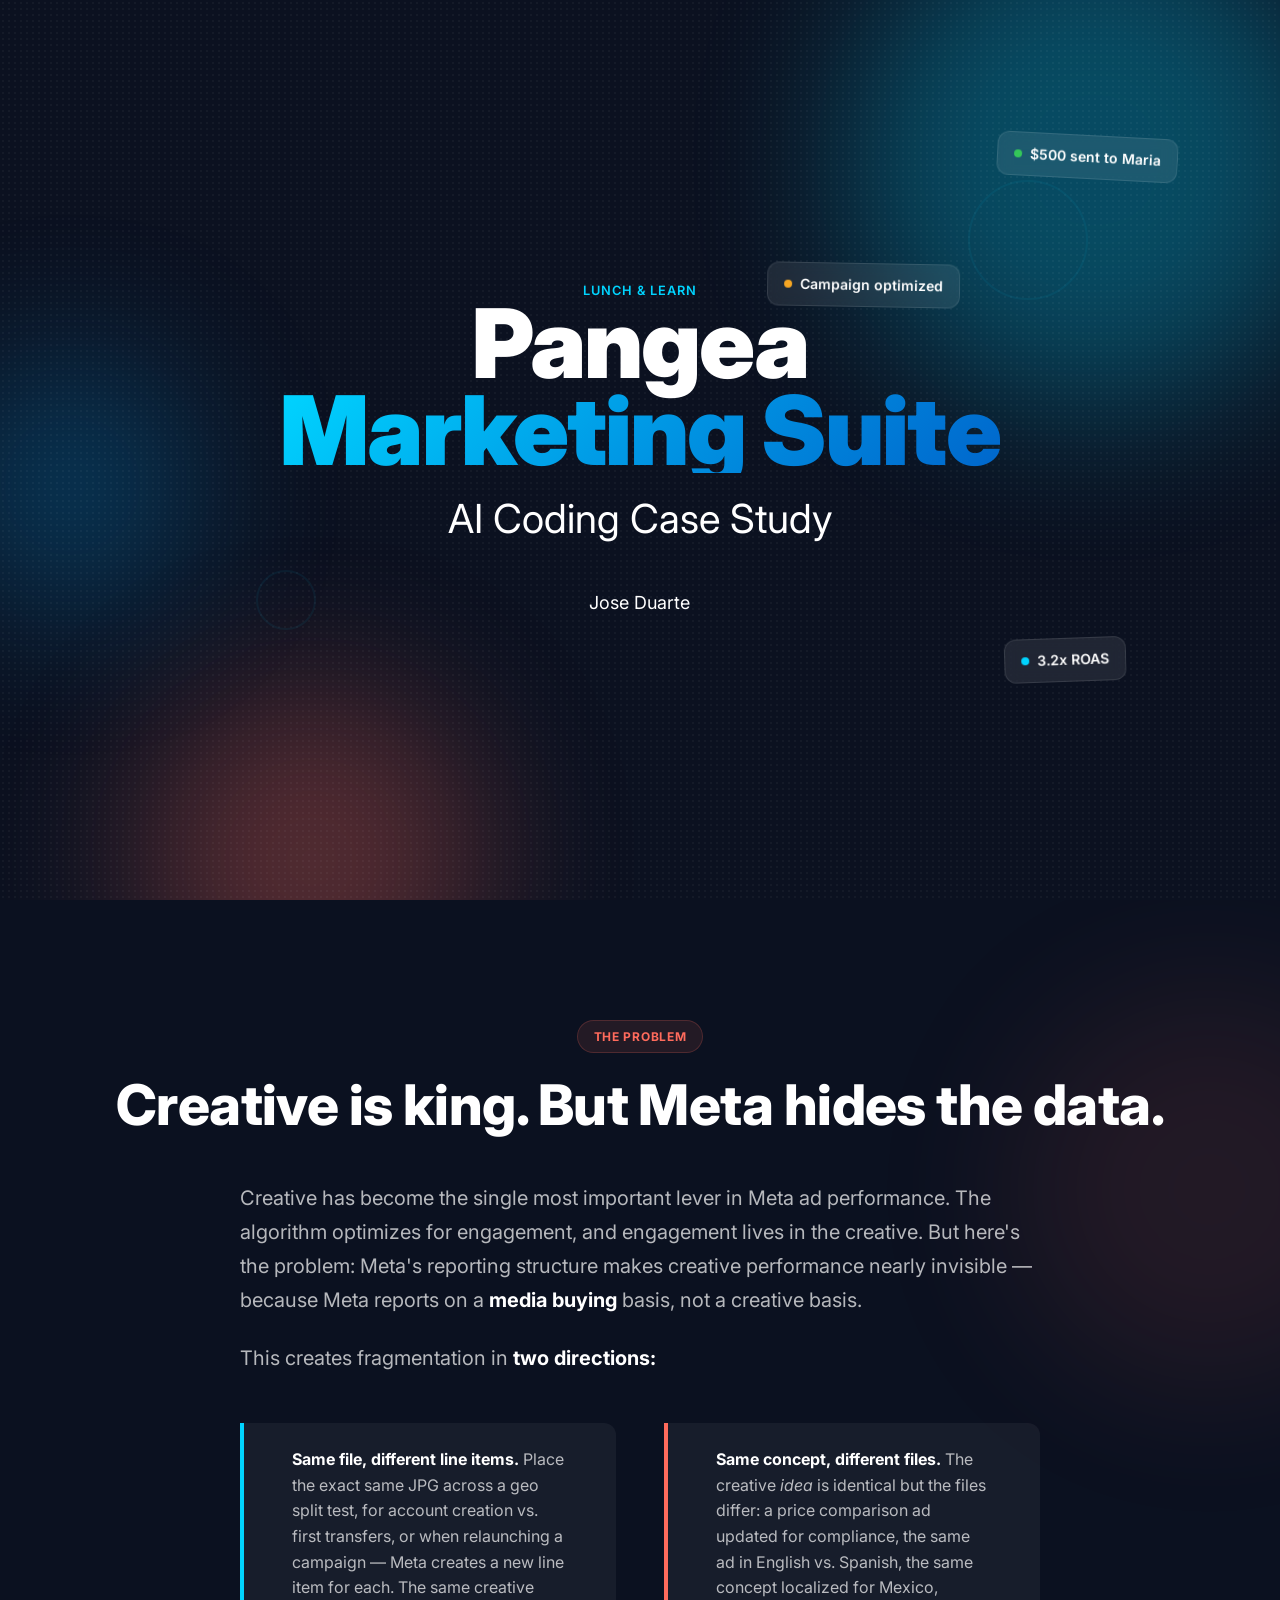
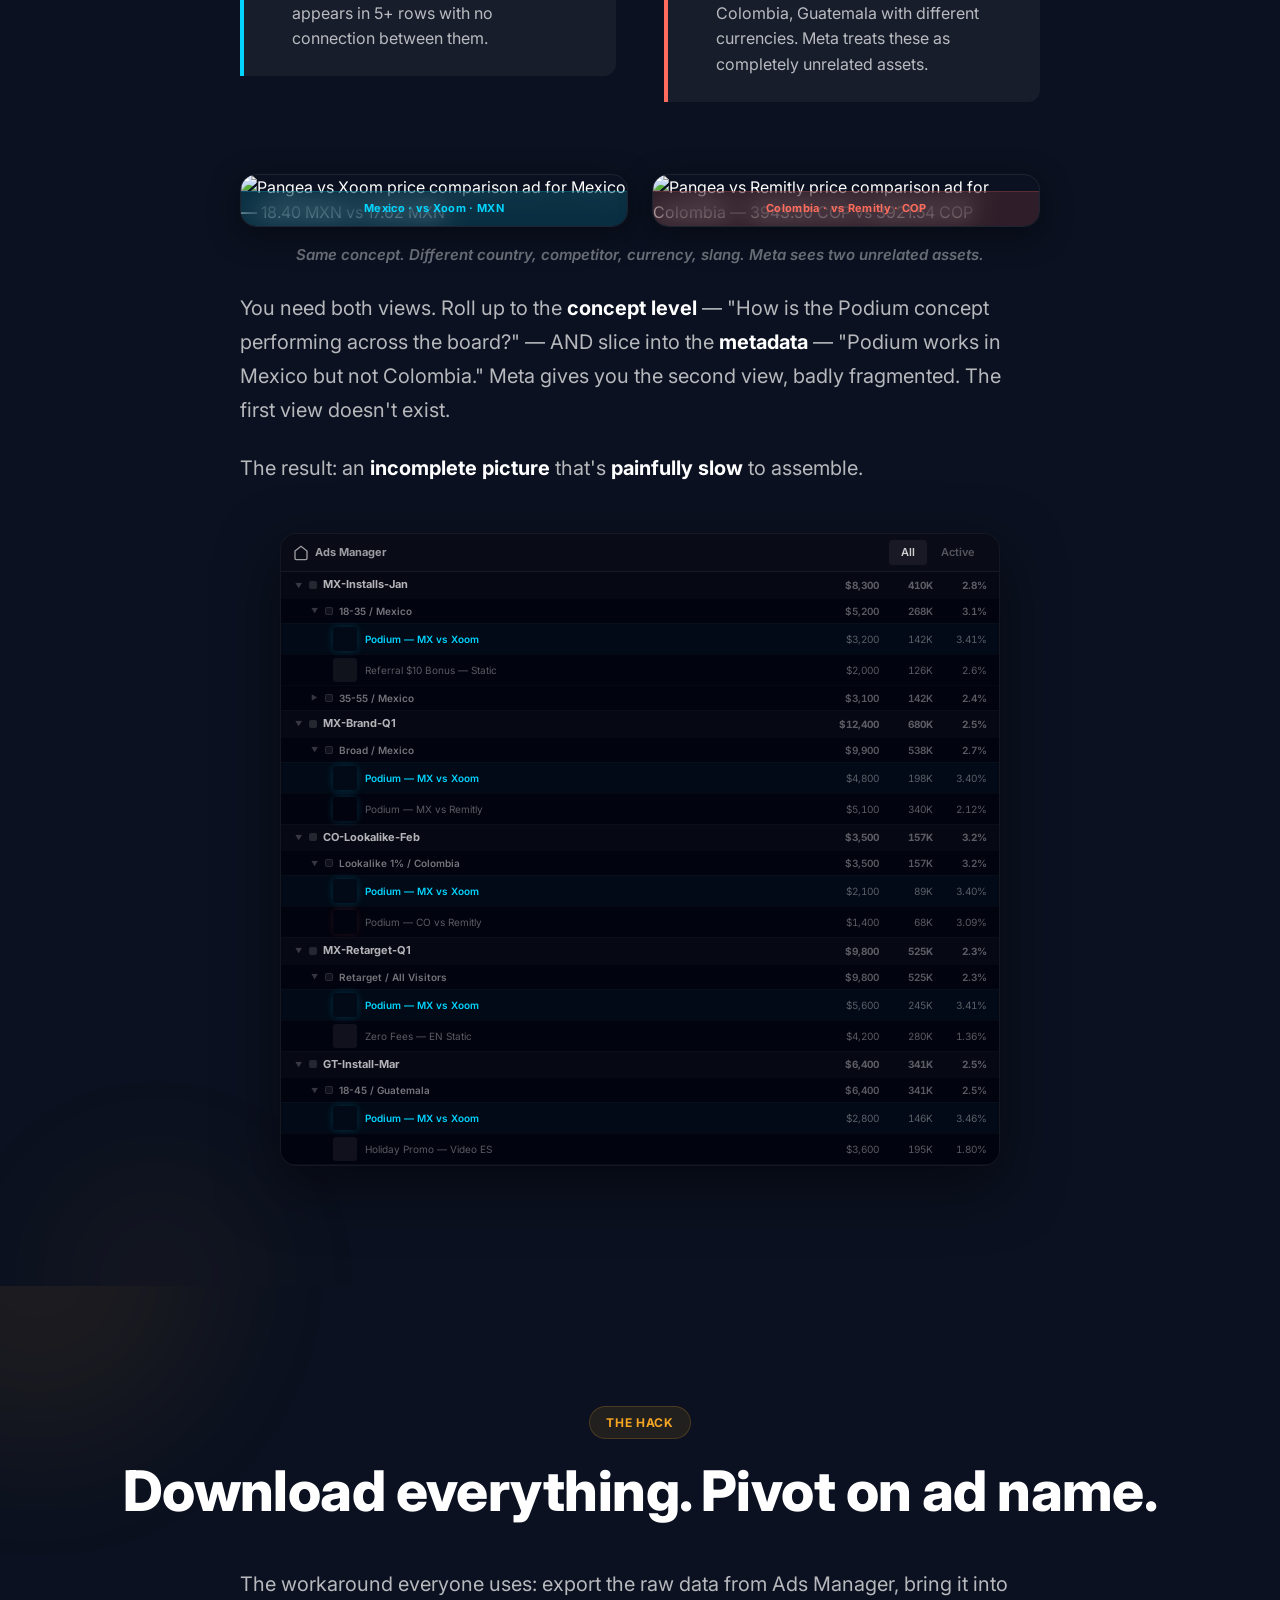
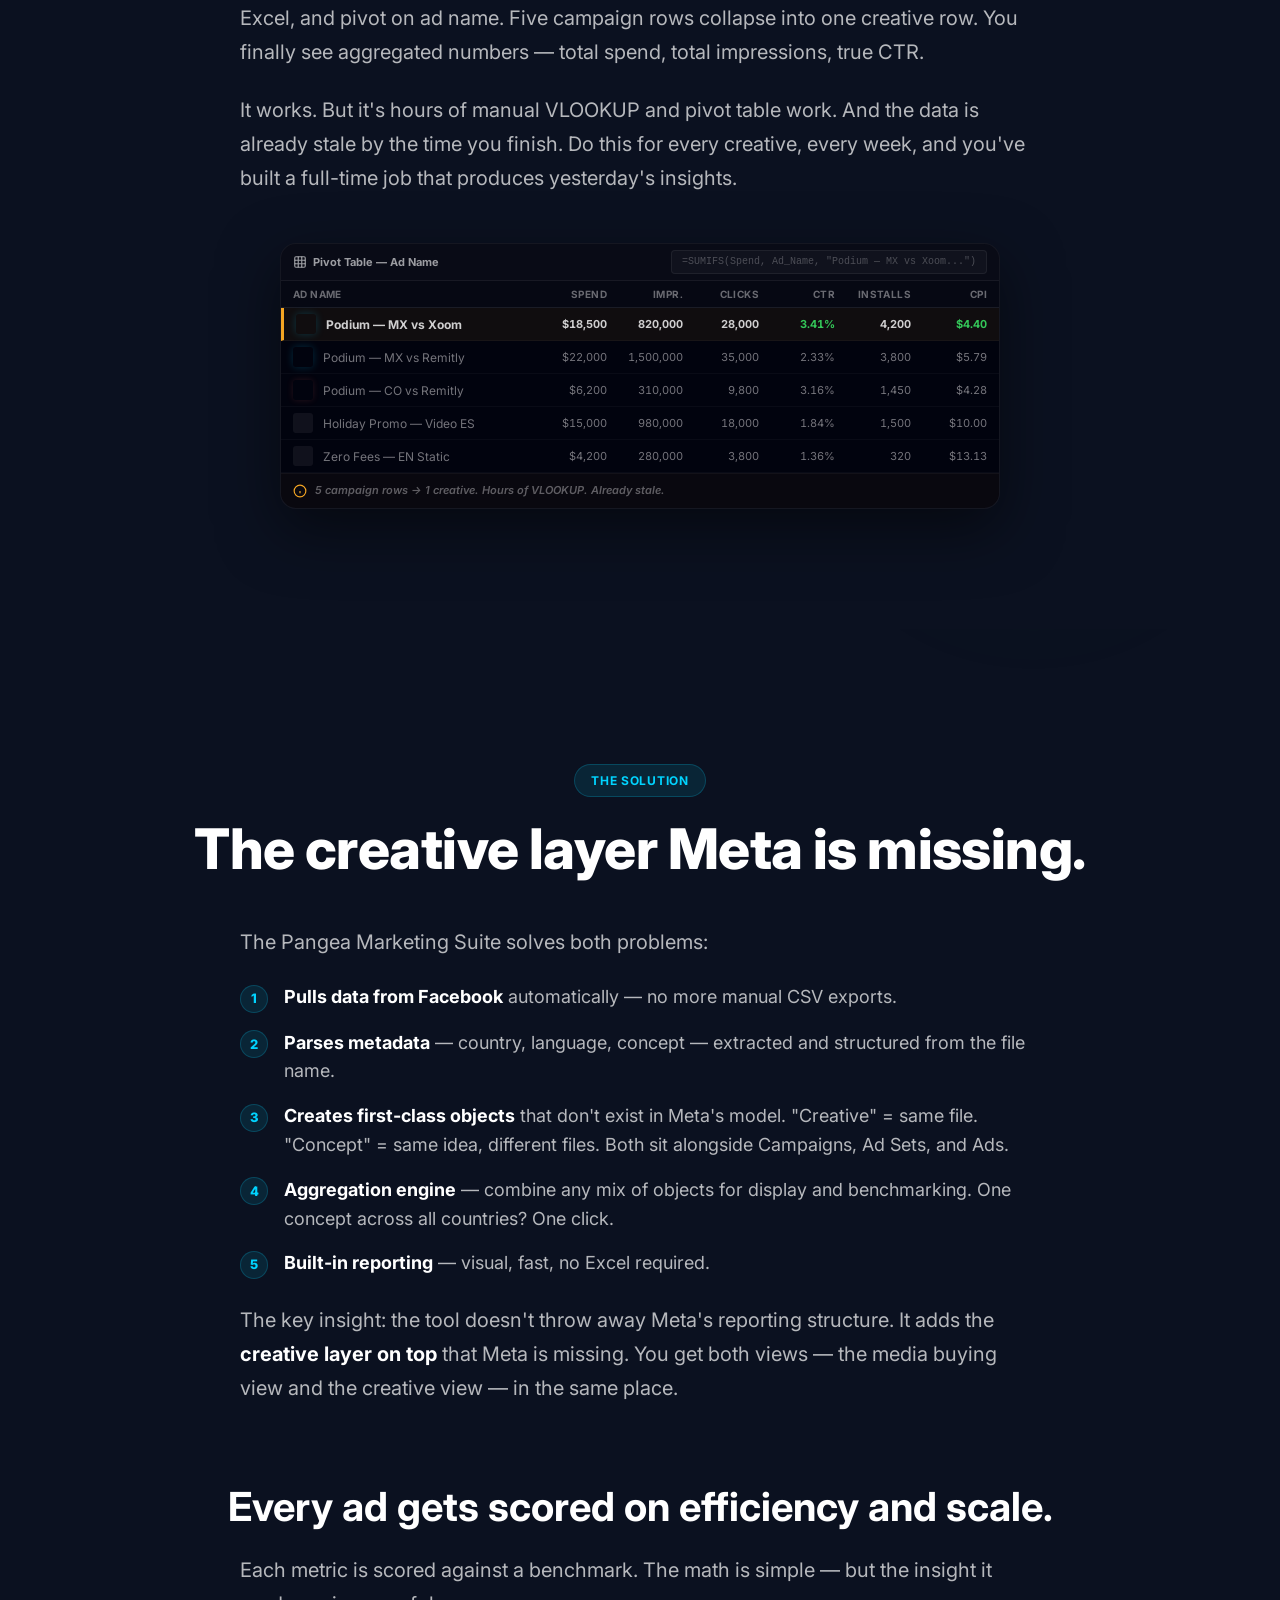
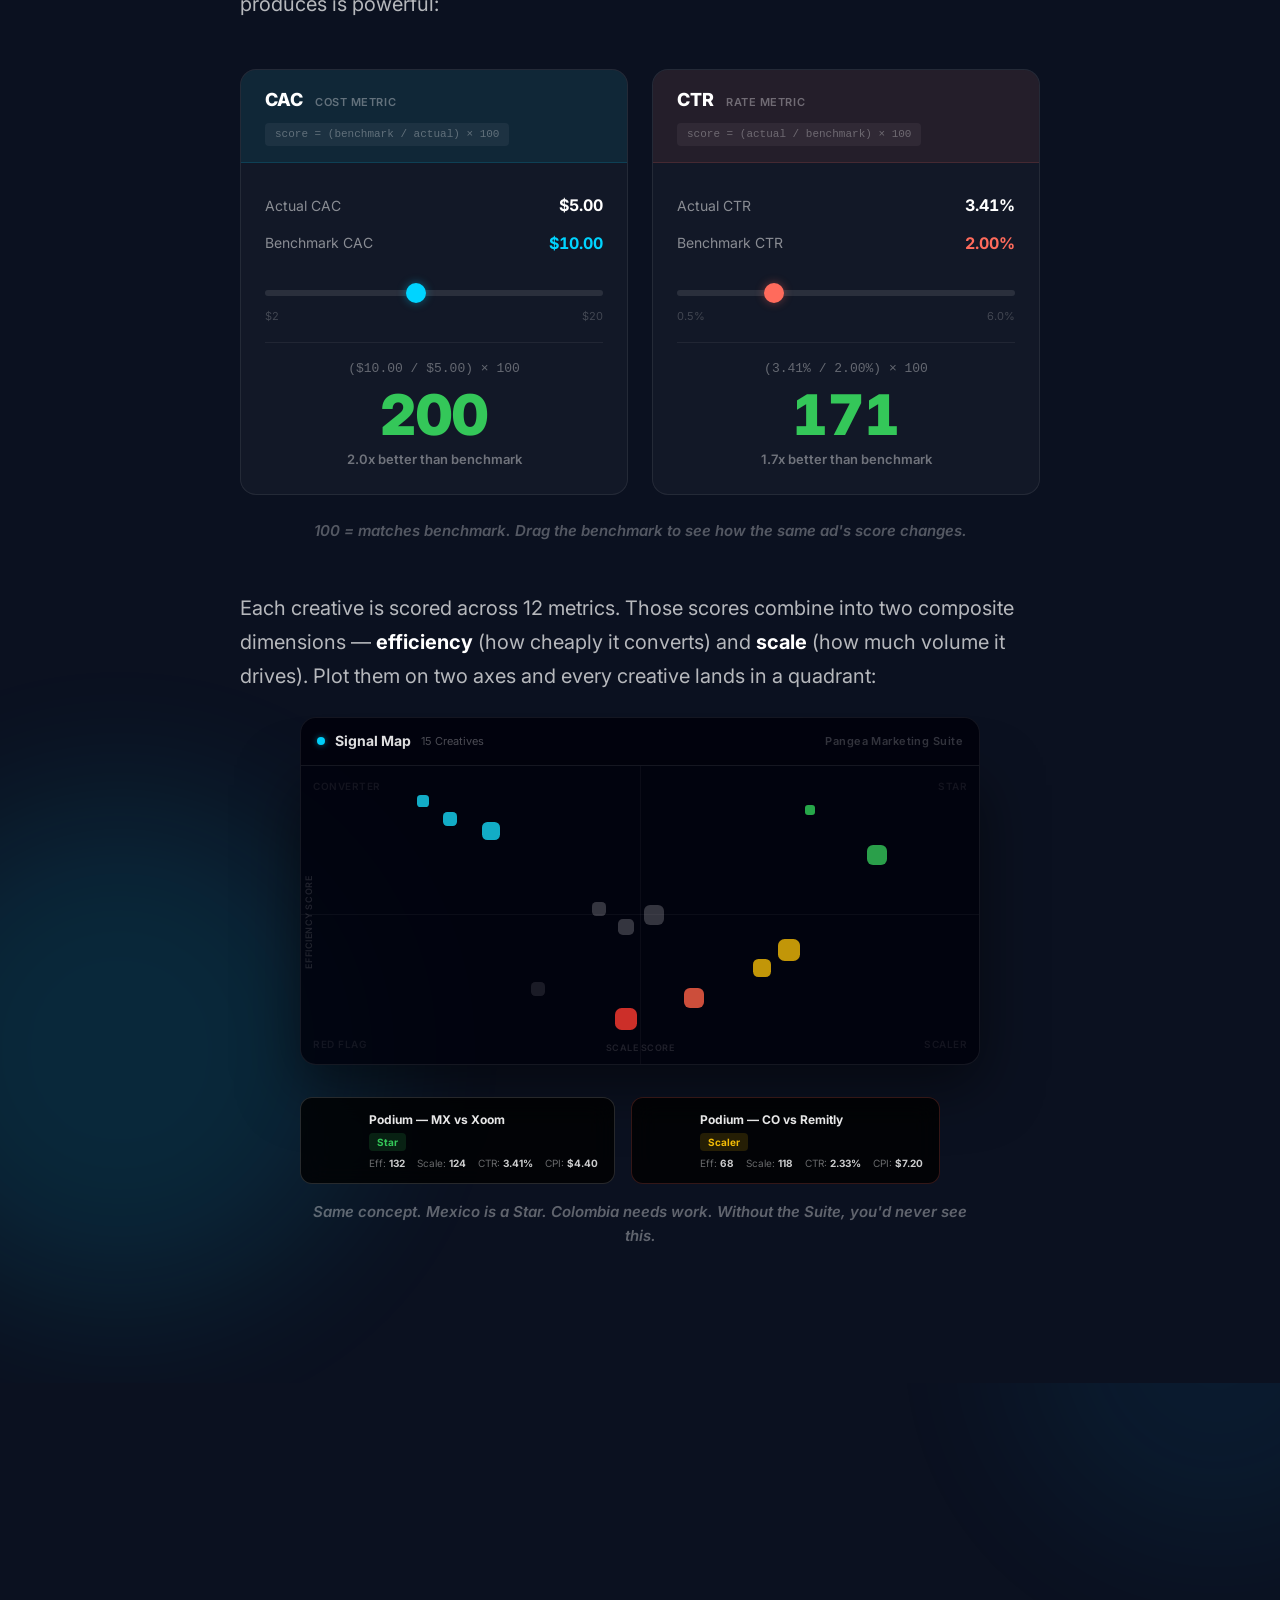
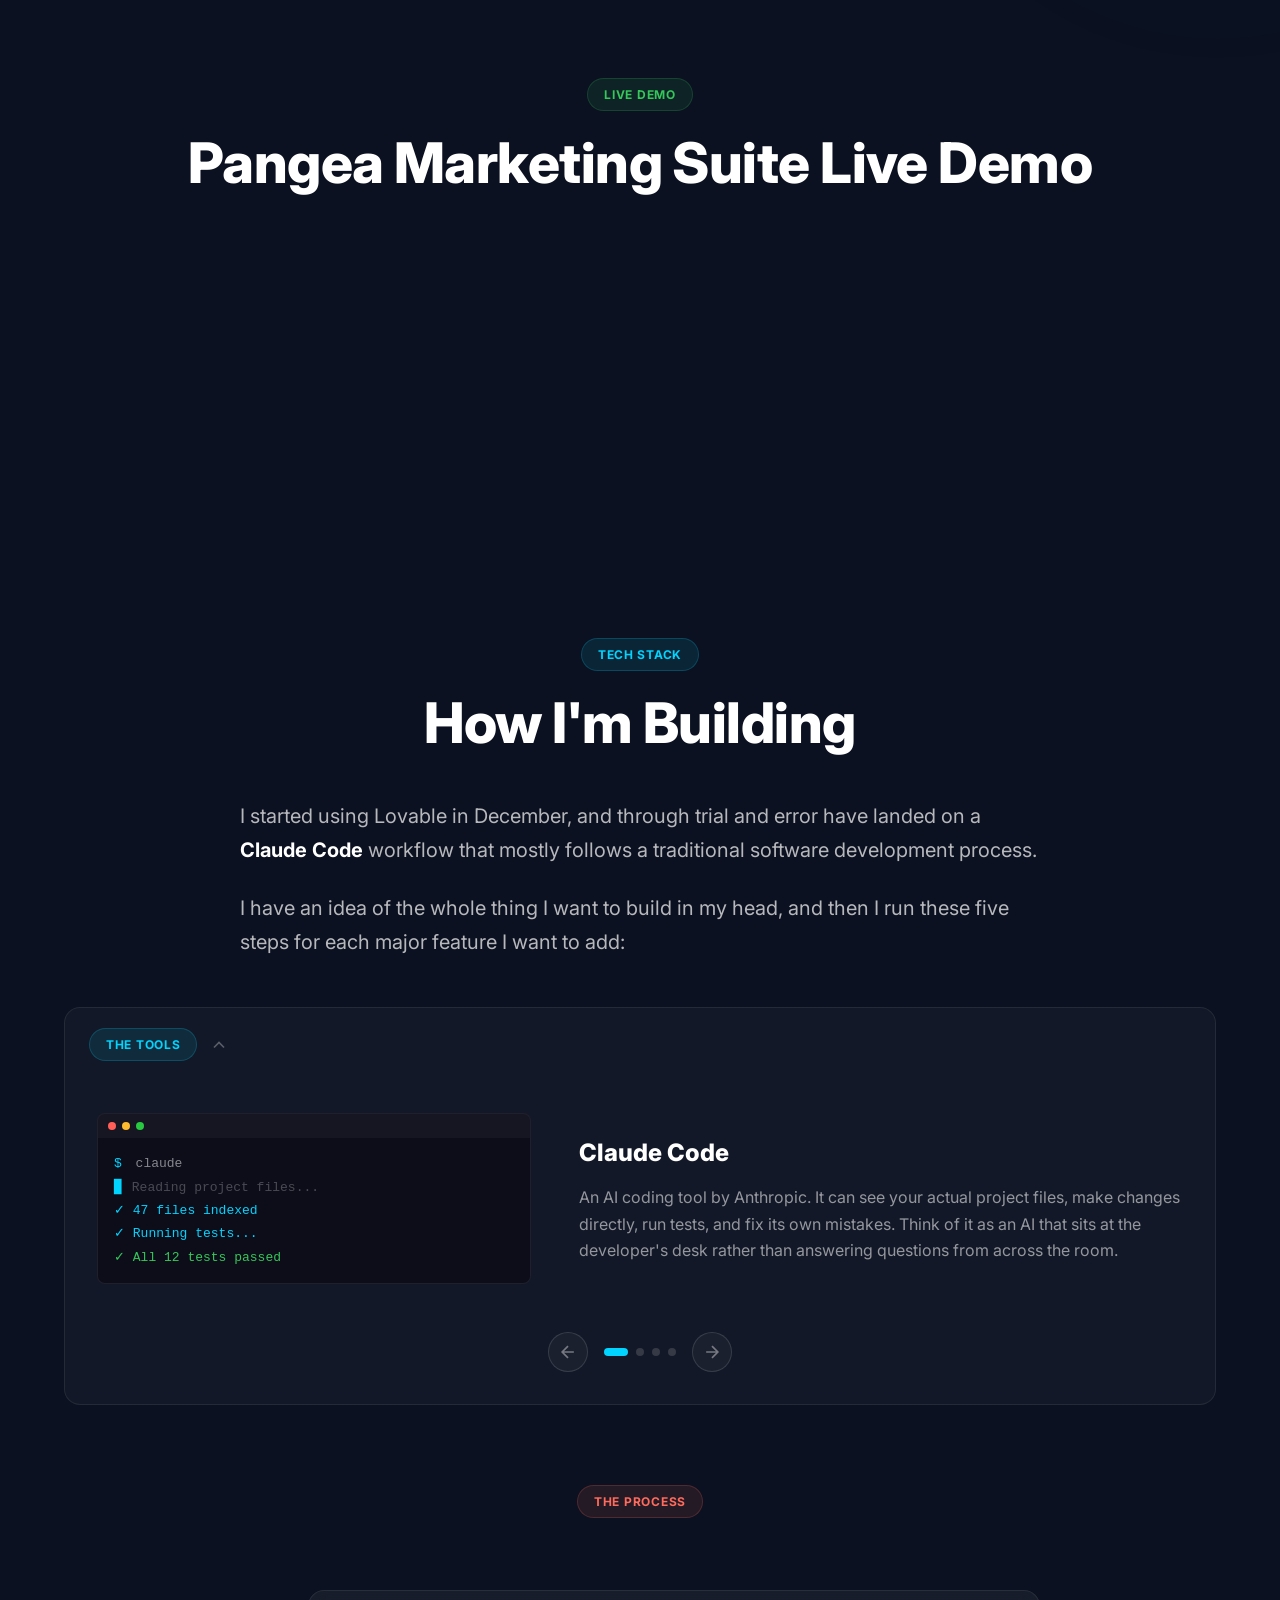
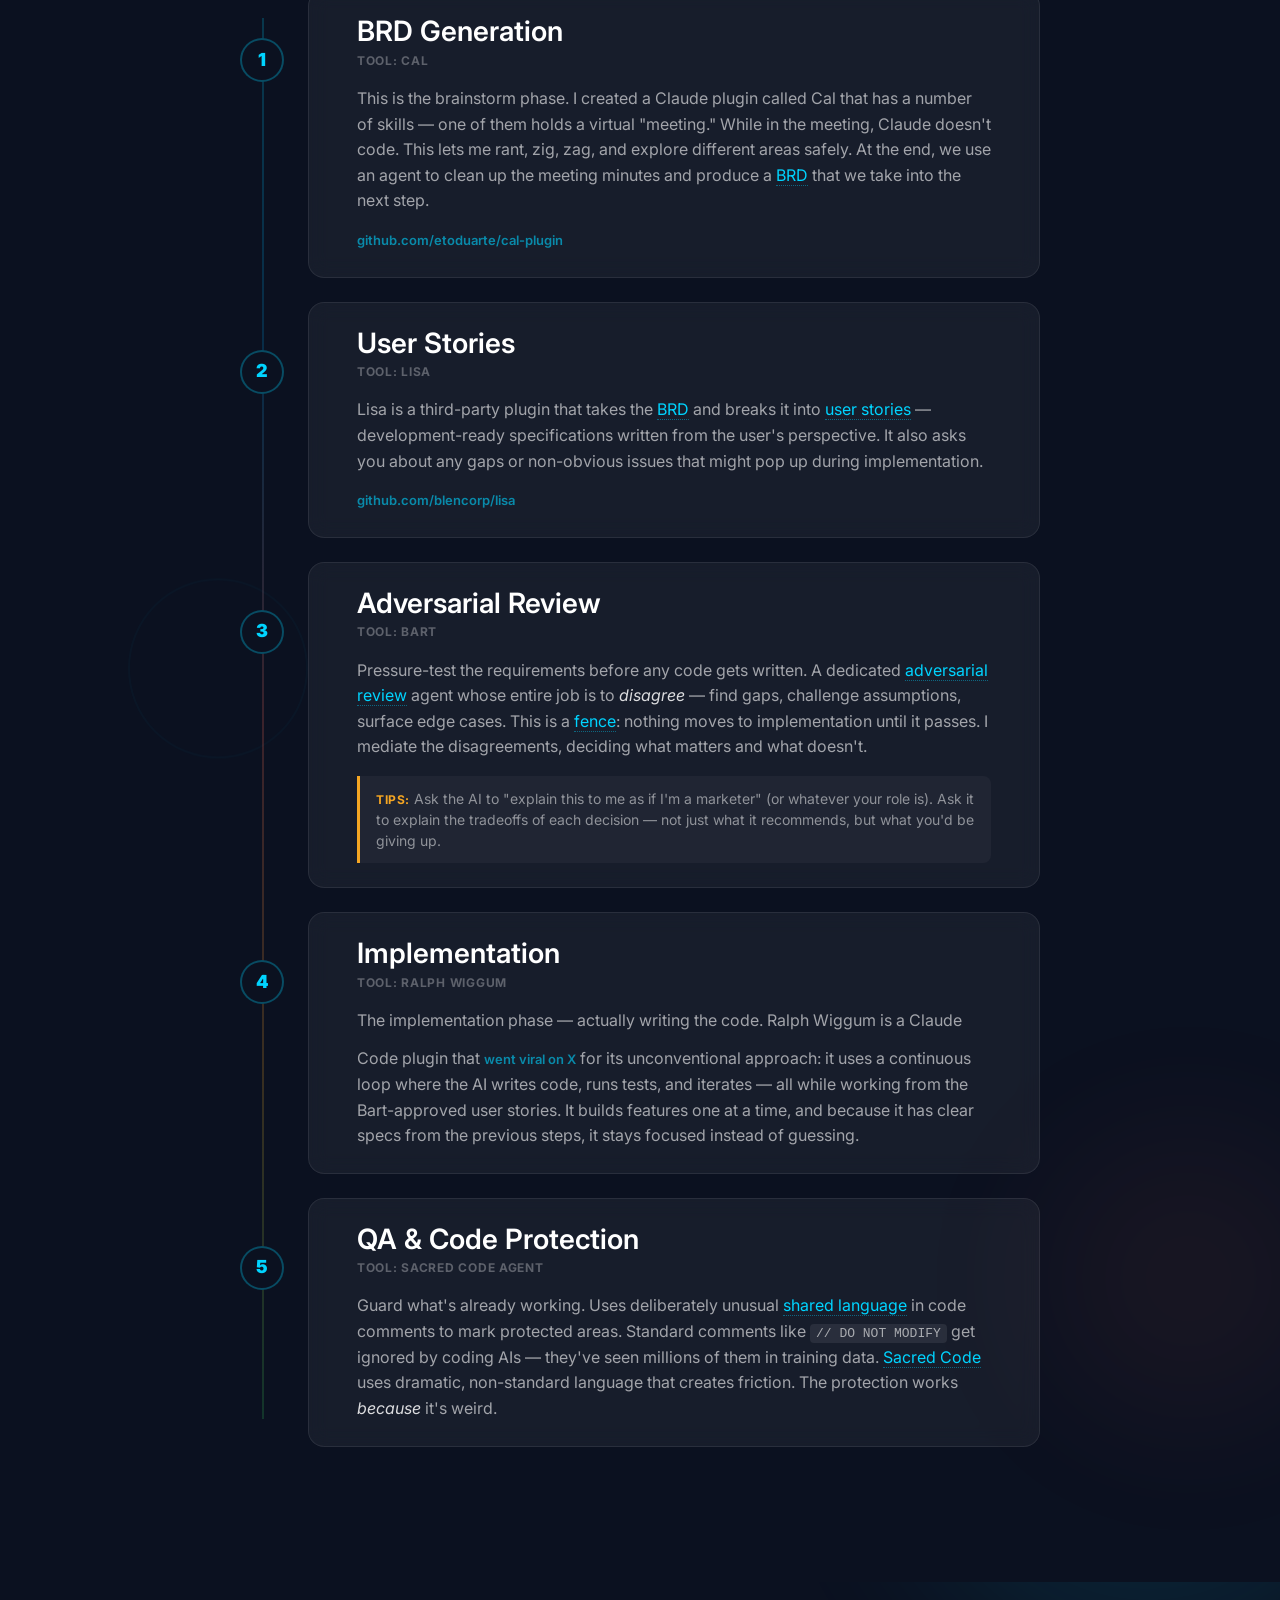
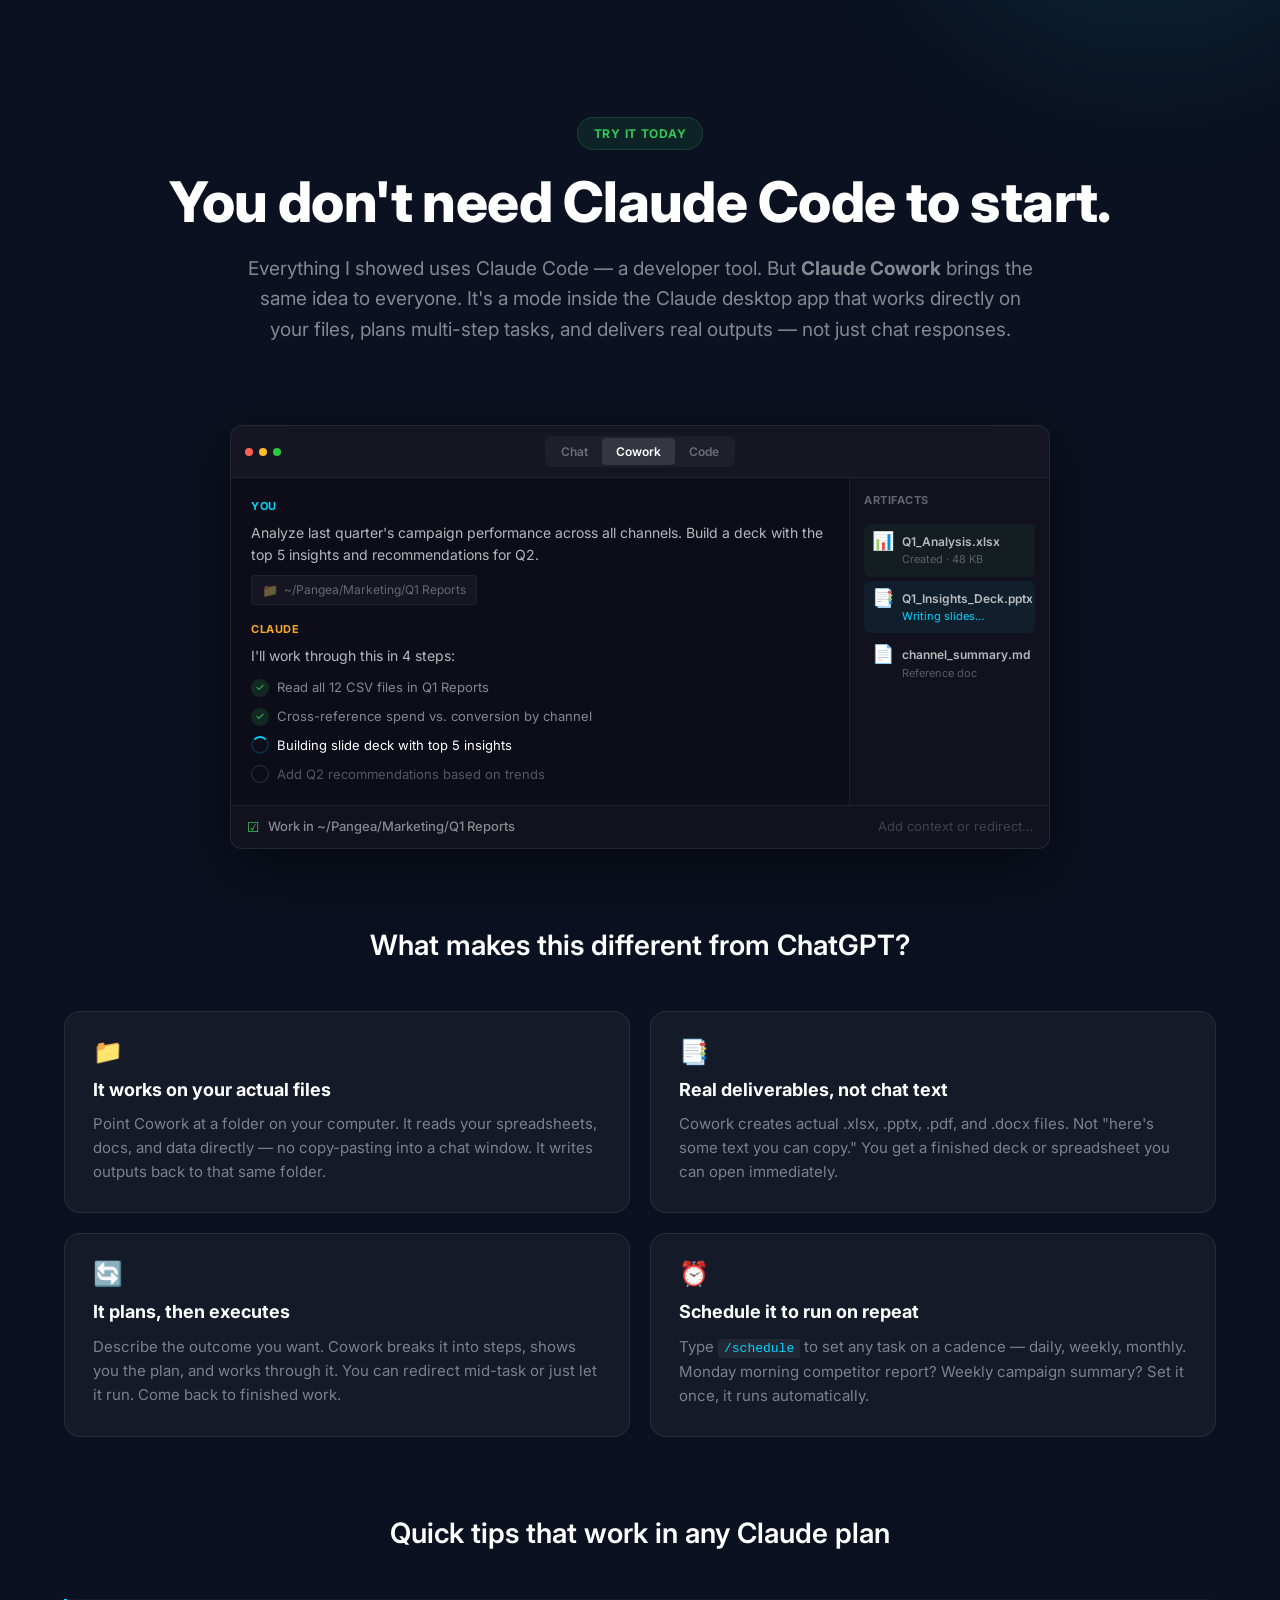
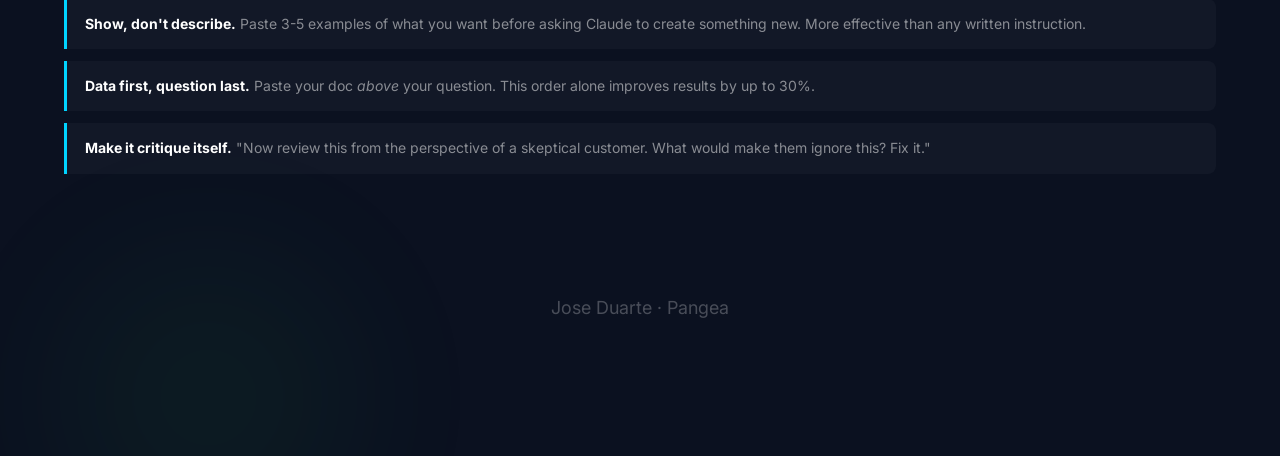
==== commit 65ea880a: "Rework Tech Stack section + add Cowork tutorial with window mock - Flip pipeline cards from tool-fir" ====
--- a/site/index.html
+++ b/site/index.html
@@ -3,7 +3,7 @@
 <head>
   <meta charset="UTF-8">
   <meta name="viewport" content="width=device-width, initial-scale=1.0">
-  <title>Marketing & AI — What Actually Works | Pangea Lunch & Learn</title>
+  <title>Pangea Marketing Suite — AI Coding Case Study | Lunch & Learn</title>
   <link rel="preconnect" href="https://fonts.googleapis.com">
   <link href="https://fonts.googleapis.com/css2?family=Inter:wght@400;500;600;700;800;900&display=swap" rel="stylesheet">
   <link rel="stylesheet" href="styles.css">
@@ -13,9 +13,16 @@
 <!-- Scroll Progress Bar -->
 <div class="scroll-progress" id="scrollProgress"></div>
 
+<!-- Tooltip element (positioned via JS) -->
+<div class="tooltip-popup" id="tooltipPopup" role="tooltip" aria-hidden="true">
+  <div class="tooltip-popup-content" id="tooltipContent"></div>
+</div>
+
 <!-- ============================================================
-     HERO
+     ACT 1 — THE PROBLEM & THE TOOL
      ============================================================ -->
+
+<!-- ===== SECTION 1.1 — HERO ===== -->
 <section class="parallax-section hero halftone-overlay" id="hero">
   <div class="parallax-bg" data-speed="0.3">
     <div class="orb orb--cyan" style="width: 500px; height: 500px; top: -10%; right: -5%;"></div>
@@ -27,9 +34,9 @@
 
   <div class="parallax-content hero-title">
     <div class="overline reveal" style="color: var(--cyan);">Lunch & Learn</div>
-    <h1 class="display reveal reveal-delay-1">Marketing</h1>
-    <h1 class="display reveal reveal-delay-2"><span class="accent">& AI</span></h1>
-    <p class="h2 hero-subtitle reveal reveal-delay-3">What Actually Works</p>
+    <h1 class="display reveal reveal-delay-1">Pangea</h1>
+    <h1 class="display reveal reveal-delay-2"><span class="accent">Marketing Suite</span></h1>
+    <p class="h2 hero-subtitle reveal reveal-delay-3">AI Coding Case Study</p>
     <p class="body hero-author reveal reveal-delay-4">Jose Duarte</p>
   </div>
 
@@ -45,1022 +52,1053 @@
   </div>
 </section>
 
-<!-- ============================================================
-     MARKETING SUITE SHOWCASE — Scroll-Driven Story
-     One creative's journey: fragmented → hacked → solved
-     ============================================================ -->
-<div class="showcase-scroll" id="showcase">
-  <div class="showcase-sticky">
-    <div class="showcase-bg">
-      <div class="orb orb--cyan" style="width: 600px; height: 600px; top: -20%; left: -15%; opacity: 0.12;"></div>
-      <div class="orb orb--green" style="width: 300px; height: 300px; bottom: -10%; right: 5%; opacity: 0.08;"></div>
-    </div>
-
-    <!-- Flying dots layer (above phases, for transition animations) -->
-    <div class="showcase-dots" id="showcaseDots"></div>
-
-    <!-- ===== PHASE 1: Facebook Ads Manager Tree ===== -->
-    <div class="showcase-layer showcase-layer--active" id="phase0">
-      <div class="container" style="text-align: center;">
-        <span class="section-label section-label--coral">The Problem</span>
-        <h2 class="h2 section-title" style="margin-top: var(--space-sm);">One ad. Five branches. No clarity.</h2>
-        <p class="section-lead" style="max-width: 600px;">Facebook reports by campaign — not by creative. Your best ad's performance is scattered across branches you'd never think to combine.</p>
-
-        <!-- Facebook Ads Manager Tree -->
-        <div class="fb-manager">
-          <div class="fb-toolbar">
-            <div class="fb-toolbar-left">
-              <svg width="16" height="16" viewBox="0 0 24 24" fill="none" stroke="currentColor" stroke-width="2"><path d="M3 9l9-7 9 7v11a2 2 0 0 1-2 2H5a2 2 0 0 1-2-2z"/></svg>
-              <span>Ads Manager</span>
-            </div>
-            <div class="fb-toolbar-right">
-              <span class="fb-tab fb-tab--active">All</span>
-              <span class="fb-tab">Active</span>
-            </div>
-          </div>
-
-          <!-- Tree: Campaign 1 -->
-          <div class="fb-tree-campaign">
-            <div class="fb-tree-row fb-tree-row--campaign">
-              <div class="fb-tree-caret">&#9660;</div>
-              <div class="fb-tree-icon fb-tree-icon--campaign"></div>
-              <div class="fb-tree-name">MX-Installs-Jan</div>
-              <div class="fb-tree-metrics">
-                <span>$8,300</span>
-                <span>410K</span>
-                <span>2.8%</span>
+<!-- ===== SECTION 1.2 — THE PROBLEM: CREATIVE FRAGMENTATION ===== -->
+<section class="parallax-section section-pad" id="problem">
+  <div class="parallax-bg" data-speed="0.2">
+    <div class="orb orb--coral" style="width: 400px; height: 400px; top: -10%; right: -10%; opacity: 0.1;"></div>
+    <div class="orb orb--gold" style="width: 200px; height: 200px; bottom: 10%; left: 5%; opacity: 0.06;"></div>
+  </div>
+
+  <div class="parallax-content container">
+    <div style="text-align: center;">
+      <span class="section-label section-label--coral reveal">The Problem</span>
+      <h2 class="h1 section-title reveal reveal-delay-1">Creative is king. But Meta hides the data.</h2>
+    </div>
+
+    <div class="narrative reveal reveal-delay-2" style="margin-top: var(--space-lg);">
+      <p>Creative has become the single most important lever in Meta ad performance. The algorithm optimizes for engagement, and engagement lives in the creative. But here's the problem: Meta's reporting structure makes creative performance nearly invisible — because Meta reports on a <strong>media buying</strong> basis, not a creative basis.</p>
+      <p>This creates fragmentation in <strong>two directions:</strong></p>
+    </div>
+
+    <div class="two-col reveal" style="margin-top: var(--space-md); max-width: var(--width-narrow); margin-left: auto; margin-right: auto;">
+      <div class="callout">
+        <strong>Same file, different line items.</strong> Place the exact same JPG across a geo split test, for account creation vs. first transfers, or when relaunching a campaign — Meta creates a new line item for each. The same creative appears in 5+ rows with no connection between them.
+      </div>
+      <div class="callout callout--coral">
+        <strong>Same concept, different files.</strong> The creative <em>idea</em> is identical but the files differ: a price comparison ad updated for compliance, the same ad in English vs. Spanish, the same concept localized for Mexico, Colombia, Guatemala with different currencies. Meta treats these as completely unrelated assets.
+      </div>
+    </div>
+
+    <!-- Real example: Podium ads — same concept, different files -->
+    <div class="podium-example reveal" style="margin-top: var(--space-lg);">
+      <div class="podium-pair">
+        <div class="podium-ad">
+          <img src="images/podium-mexico.jpg" alt="Pangea vs Xoom price comparison ad for Mexico — 18.40 MXN vs 17.62 MXN" loading="lazy">
+          <div class="podium-tag podium-tag--cyan">Mexico &middot; vs Xoom &middot; MXN</div>
+        </div>
+        <div class="podium-ad">
+          <img src="images/podium-colombia.jpg" alt="Pangea vs Remitly price comparison ad for Colombia — 3943.50 COP vs 3921.54 COP" loading="lazy">
+          <div class="podium-tag podium-tag--coral">Colombia &middot; vs Remitly &middot; COP</div>
+        </div>
+      </div>
+      <p class="podium-caption">Same concept. Different country, competitor, currency, slang. Meta sees two unrelated assets.</p>
+    </div>
+
+    <div class="narrative reveal" style="margin-top: var(--space-md);">
+      <p>You need both views. Roll up to the <strong>concept level</strong> — "How is the Podium concept performing across the board?" — AND slice into the <strong>metadata</strong> — "Podium works in Mexico but not Colombia." Meta gives you the second view, badly fragmented. The first view doesn't exist.</p>
+      <p>The result: an <strong>incomplete picture</strong> that's <strong>painfully slow</strong> to assemble.</p>
+    </div>
+
+    <!-- Facebook Ads Manager Mock — same creative scattered across 5 campaigns -->
+    <div class="fb-manager reveal" style="margin-top: var(--space-lg);">
+      <div class="fb-toolbar">
+        <div class="fb-toolbar-left">
+          <svg width="16" height="16" viewBox="0 0 24 24" fill="none" stroke="currentColor" stroke-width="2"><path d="M3 9l9-7 9 7v11a2 2 0 0 1-2 2H5a2 2 0 0 1-2-2z"/></svg>
+          <span>Ads Manager</span>
+        </div>
+        <div class="fb-toolbar-right">
+          <span class="fb-tab fb-tab--active">All</span>
+          <span class="fb-tab">Active</span>
+        </div>
+      </div>
+
+      <!-- Campaign 1 -->
+      <div class="fb-tree-campaign">
+        <div class="fb-tree-row fb-tree-row--campaign">
+          <div class="fb-tree-caret">&#9660;</div>
+          <div class="fb-tree-icon fb-tree-icon--campaign"></div>
+          <div class="fb-tree-name">MX-Installs-Jan</div>
+          <div class="fb-tree-metrics"><span>$8,300</span><span>410K</span><span>2.8%</span></div>
+        </div>
+        <div class="fb-tree-adset">
+          <div class="fb-tree-row fb-tree-row--adset">
+            <div class="fb-tree-caret">&#9660;</div>
+            <div class="fb-tree-icon fb-tree-icon--adset"></div>
+            <div class="fb-tree-name">18-35 / Mexico</div>
+            <div class="fb-tree-metrics"><span>$5,200</span><span>268K</span><span>3.1%</span></div>
+          </div>
+          <div class="fb-tree-ad fb-tree-ad--hero">
+            <div class="fb-thumb fb-thumb--hero"></div>
+            <div class="fb-tree-name">Podium — MX vs Xoom</div>
+            <div class="fb-tree-metrics"><span>$3,200</span><span>142K</span><span>3.41%</span></div>
+          </div>
+          <div class="fb-tree-ad">
+            <div class="fb-thumb"></div>
+            <div class="fb-tree-name">Referral $10 Bonus — Static</div>
+            <div class="fb-tree-metrics"><span>$2,000</span><span>126K</span><span>2.6%</span></div>
+          </div>
+        </div>
+        <div class="fb-tree-adset">
+          <div class="fb-tree-row fb-tree-row--adset">
+            <div class="fb-tree-caret">&#9654;</div>
+            <div class="fb-tree-icon fb-tree-icon--adset"></div>
+            <div class="fb-tree-name">35-55 / Mexico</div>
+            <div class="fb-tree-metrics"><span>$3,100</span><span>142K</span><span>2.4%</span></div>
+          </div>
+        </div>
+      </div>
+
+      <!-- Campaign 2 -->
+      <div class="fb-tree-campaign">
+        <div class="fb-tree-row fb-tree-row--campaign">
+          <div class="fb-tree-caret">&#9660;</div>
+          <div class="fb-tree-icon fb-tree-icon--campaign"></div>
+          <div class="fb-tree-name">MX-Brand-Q1</div>
+          <div class="fb-tree-metrics"><span>$12,400</span><span>680K</span><span>2.5%</span></div>
+        </div>
+        <div class="fb-tree-adset">
+          <div class="fb-tree-row fb-tree-row--adset">
+            <div class="fb-tree-caret">&#9660;</div>
+            <div class="fb-tree-icon fb-tree-icon--adset"></div>
+            <div class="fb-tree-name">Broad / Mexico</div>
+            <div class="fb-tree-metrics"><span>$9,900</span><span>538K</span><span>2.7%</span></div>
+          </div>
+          <div class="fb-tree-ad fb-tree-ad--hero">
+            <div class="fb-thumb fb-thumb--hero"></div>
+            <div class="fb-tree-name">Podium — MX vs Xoom</div>
+            <div class="fb-tree-metrics"><span>$4,800</span><span>198K</span><span>3.40%</span></div>
+          </div>
+          <div class="fb-tree-ad">
+            <div class="fb-thumb fb-thumb--hero"></div>
+            <div class="fb-tree-name">Podium — MX vs Remitly</div>
+            <div class="fb-tree-metrics"><span>$5,100</span><span>340K</span><span>2.12%</span></div>
+          </div>
+        </div>
+      </div>
+
+      <!-- Campaign 3 -->
+      <div class="fb-tree-campaign">
+        <div class="fb-tree-row fb-tree-row--campaign">
+          <div class="fb-tree-caret">&#9660;</div>
+          <div class="fb-tree-icon fb-tree-icon--campaign"></div>
+          <div class="fb-tree-name">CO-Lookalike-Feb</div>
+          <div class="fb-tree-metrics"><span>$3,500</span><span>157K</span><span>3.2%</span></div>
+        </div>
+        <div class="fb-tree-adset">
+          <div class="fb-tree-row fb-tree-row--adset">
+            <div class="fb-tree-caret">&#9660;</div>
+            <div class="fb-tree-icon fb-tree-icon--adset"></div>
+            <div class="fb-tree-name">Lookalike 1% / Colombia</div>
+            <div class="fb-tree-metrics"><span>$3,500</span><span>157K</span><span>3.2%</span></div>
+          </div>
+          <div class="fb-tree-ad fb-tree-ad--hero">
+            <div class="fb-thumb fb-thumb--hero"></div>
+            <div class="fb-tree-name">Podium — MX vs Xoom</div>
+            <div class="fb-tree-metrics"><span>$2,100</span><span>89K</span><span>3.40%</span></div>
+          </div>
+          <div class="fb-tree-ad">
+            <div class="fb-thumb fb-thumb--podium-co"></div>
+            <div class="fb-tree-name">Podium — CO vs Remitly</div>
+            <div class="fb-tree-metrics"><span>$1,400</span><span>68K</span><span>3.09%</span></div>
+          </div>
+        </div>
+      </div>
+
+      <!-- Campaign 4 -->
+      <div class="fb-tree-campaign">
+        <div class="fb-tree-row fb-tree-row--campaign">
+          <div class="fb-tree-caret">&#9660;</div>
+          <div class="fb-tree-icon fb-tree-icon--campaign"></div>
+          <div class="fb-tree-name">MX-Retarget-Q1</div>
+          <div class="fb-tree-metrics"><span>$9,800</span><span>525K</span><span>2.3%</span></div>
+        </div>
+        <div class="fb-tree-adset">
+          <div class="fb-tree-row fb-tree-row--adset">
+            <div class="fb-tree-caret">&#9660;</div>
+            <div class="fb-tree-icon fb-tree-icon--adset"></div>
+            <div class="fb-tree-name">Retarget / All Visitors</div>
+            <div class="fb-tree-metrics"><span>$9,800</span><span>525K</span><span>2.3%</span></div>
+          </div>
+          <div class="fb-tree-ad fb-tree-ad--hero">
+            <div class="fb-thumb fb-thumb--hero"></div>
+            <div class="fb-tree-name">Podium — MX vs Xoom</div>
+            <div class="fb-tree-metrics"><span>$5,600</span><span>245K</span><span>3.41%</span></div>
+          </div>
+          <div class="fb-tree-ad">
+            <div class="fb-thumb"></div>
+            <div class="fb-tree-name">Zero Fees — EN Static</div>
+            <div class="fb-tree-metrics"><span>$4,200</span><span>280K</span><span>1.36%</span></div>
+          </div>
+        </div>
+      </div>
+
+      <!-- Campaign 5 -->
+      <div class="fb-tree-campaign">
+        <div class="fb-tree-row fb-tree-row--campaign">
+          <div class="fb-tree-caret">&#9660;</div>
+          <div class="fb-tree-icon fb-tree-icon--campaign"></div>
+          <div class="fb-tree-name">GT-Install-Mar</div>
+          <div class="fb-tree-metrics"><span>$6,400</span><span>341K</span><span>2.5%</span></div>
+        </div>
+        <div class="fb-tree-adset">
+          <div class="fb-tree-row fb-tree-row--adset">
+            <div class="fb-tree-caret">&#9660;</div>
+            <div class="fb-tree-icon fb-tree-icon--adset"></div>
+            <div class="fb-tree-name">18-45 / Guatemala</div>
+            <div class="fb-tree-metrics"><span>$6,400</span><span>341K</span><span>2.5%</span></div>
+          </div>
+          <div class="fb-tree-ad fb-tree-ad--hero">
+            <div class="fb-thumb fb-thumb--hero"></div>
+            <div class="fb-tree-name">Podium — MX vs Xoom</div>
+            <div class="fb-tree-metrics"><span>$2,800</span><span>146K</span><span>3.46%</span></div>
+          </div>
+          <div class="fb-tree-ad">
+            <div class="fb-thumb"></div>
+            <div class="fb-tree-name">Holiday Promo — Video ES</div>
+            <div class="fb-tree-metrics"><span>$3,600</span><span>195K</span><span>1.80%</span></div>
+          </div>
+        </div>
+      </div>
+    </div><!-- /fb-manager -->
+  </div>
+</section>
+
+<!-- ===== SECTION 1.3 — THE OLD WAY: CSV + PIVOT TABLES ===== -->
+<section class="parallax-section section-pad" id="old-way">
+  <div class="parallax-bg" data-speed="0.15">
+    <div class="orb orb--gold" style="width: 350px; height: 350px; top: 5%; left: -10%; opacity: 0.08;"></div>
+  </div>
+
+  <div class="parallax-content container">
+    <div style="text-align: center;">
+      <span class="section-label section-label--gold reveal">The Hack</span>
+      <h2 class="h1 section-title reveal reveal-delay-1">Download everything. Pivot on ad name.</h2>
+    </div>
+
+    <div class="narrative reveal reveal-delay-2" style="margin-top: var(--space-lg);">
+      <p>The workaround everyone uses: export the raw data from Ads Manager, bring it into Excel, and pivot on ad name. Five campaign rows collapse into one creative row. You finally see aggregated numbers — total spend, total impressions, true CTR.</p>
+      <p>It works. But it's hours of manual VLOOKUP and pivot table work. And the data is already stale by the time you finish. Do this for every creative, every week, and you've built a full-time job that produces yesterday's insights.</p>
+    </div>
+
+    <!-- Excel Pivot Mock -->
+    <div class="xl-pivot reveal" style="margin-top: var(--space-lg);">
+      <div class="xl-toolbar">
+        <div class="xl-toolbar-left">
+          <svg width="14" height="14" viewBox="0 0 24 24" fill="none" stroke="currentColor" stroke-width="2"><rect x="3" y="3" width="18" height="18" rx="2"/><path d="M3 9h18M3 15h18M9 3v18M15 3v18"/></svg>
+          <span>Pivot Table — Ad Name</span>
+        </div>
+        <div class="xl-toolbar-right">
+          <span class="xl-formula">=SUMIFS(Spend, Ad_Name, "Podium — MX vs Xoom...")</span>
+        </div>
+      </div>
+      <div class="xl-header-row">
+        <div class="xl-col xl-col--name">Ad Name</div>
+        <div class="xl-col xl-col--metric">Spend</div>
+        <div class="xl-col xl-col--metric">Impr.</div>
+        <div class="xl-col xl-col--metric">Clicks</div>
+        <div class="xl-col xl-col--metric">CTR</div>
+        <div class="xl-col xl-col--metric">Installs</div>
+        <div class="xl-col xl-col--metric">CPI</div>
+      </div>
+
+      <div class="xl-row xl-row--hero">
+        <div class="xl-col xl-col--name">
+          <div class="fb-thumb fb-thumb--hero xl-thumb"></div>
+          <strong>Podium — MX vs Xoom</strong>
+        </div>
+        <div class="xl-col xl-col--metric"><strong>$18,500</strong></div>
+        <div class="xl-col xl-col--metric"><strong>820,000</strong></div>
+        <div class="xl-col xl-col--metric"><strong>28,000</strong></div>
+        <div class="xl-col xl-col--metric"><strong class="xl-highlight">3.41%</strong></div>
+        <div class="xl-col xl-col--metric"><strong>4,200</strong></div>
+        <div class="xl-col xl-col--metric"><strong class="xl-highlight">$4.40</strong></div>
+      </div>
+
+      <div class="xl-row">
+        <div class="xl-col xl-col--name"><div class="fb-thumb fb-thumb--hero xl-thumb"></div>Podium — MX vs Remitly</div>
+        <div class="xl-col xl-col--metric">$22,000</div>
+        <div class="xl-col xl-col--metric">1,500,000</div>
+        <div class="xl-col xl-col--metric">35,000</div>
+        <div class="xl-col xl-col--metric">2.33%</div>
+        <div class="xl-col xl-col--metric">3,800</div>
+        <div class="xl-col xl-col--metric">$5.79</div>
+      </div>
+      <div class="xl-row">
+        <div class="xl-col xl-col--name"><div class="fb-thumb fb-thumb--podium-co xl-thumb"></div>Podium — CO vs Remitly</div>
+        <div class="xl-col xl-col--metric">$6,200</div>
+        <div class="xl-col xl-col--metric">310,000</div>
+        <div class="xl-col xl-col--metric">9,800</div>
+        <div class="xl-col xl-col--metric">3.16%</div>
+        <div class="xl-col xl-col--metric">1,450</div>
+        <div class="xl-col xl-col--metric">$4.28</div>
+      </div>
+      <div class="xl-row">
+        <div class="xl-col xl-col--name"><div class="fb-thumb xl-thumb"></div>Holiday Promo — Video ES</div>
+        <div class="xl-col xl-col--metric">$15,000</div>
+        <div class="xl-col xl-col--metric">980,000</div>
+        <div class="xl-col xl-col--metric">18,000</div>
+        <div class="xl-col xl-col--metric">1.84%</div>
+        <div class="xl-col xl-col--metric">1,500</div>
+        <div class="xl-col xl-col--metric">$10.00</div>
+      </div>
+      <div class="xl-row">
+        <div class="xl-col xl-col--name"><div class="fb-thumb xl-thumb"></div>Zero Fees — EN Static</div>
+        <div class="xl-col xl-col--metric">$4,200</div>
+        <div class="xl-col xl-col--metric">280,000</div>
+        <div class="xl-col xl-col--metric">3,800</div>
+        <div class="xl-col xl-col--metric">1.36%</div>
+        <div class="xl-col xl-col--metric">320</div>
+        <div class="xl-col xl-col--metric">$13.13</div>
+      </div>
+
+      <div class="xl-annotation">
+        <svg width="14" height="14" viewBox="0 0 24 24" fill="none" stroke="var(--gold)" stroke-width="2"><path d="M12 22c5.523 0 10-4.477 10-10S17.523 2 12 2 2 6.477 2 12s4.477 10 10 10z"/><path d="M12 16v-4M12 8h.01"/></svg>
+        5 campaign rows &rarr; 1 creative. Hours of VLOOKUP. Already stale.
+      </div>
+    </div><!-- /xl-pivot -->
+  </div>
+</section>
+
+<!-- ===== SECTION 1.4 — THE PANGEA MARKETING SUITE ===== -->
+<section class="parallax-section section-pad-lg" id="suite">
+  <div class="parallax-bg" data-speed="0.25">
+    <div class="orb orb--cyan" style="width: 500px; height: 500px; bottom: -15%; left: -10%; opacity: 0.12;"></div>
+    <div class="orb orb--green" style="width: 250px; height: 250px; top: 5%; right: 10%; opacity: 0.08;"></div>
+  </div>
+
+  <div class="parallax-content container">
+    <div style="text-align: center;">
+      <span class="section-label section-label--cyan reveal">The Solution</span>
+      <h2 class="h1 section-title reveal reveal-delay-1">The creative layer Meta is missing.</h2>
+    </div>
+
+    <div class="narrative reveal reveal-delay-2" style="margin-top: var(--space-lg);">
+      <p>The Pangea Marketing Suite solves both problems:</p>
+    </div>
+
+    <div class="feature-list reveal" style="margin-top: var(--space-md);">
+      <div class="feature-item">
+        <div class="feature-number">1</div>
+        <div><strong>Pulls data from Facebook</strong> automatically — no more manual CSV exports.</div>
+      </div>
+      <div class="feature-item">
+        <div class="feature-number">2</div>
+        <div><strong>Parses metadata</strong> — country, language, concept — extracted and structured from the file name.</div>
+      </div>
+      <div class="feature-item">
+        <div class="feature-number">3</div>
+        <div><strong>Creates first-class objects</strong> that don't exist in Meta's model. "Creative" = same file. "Concept" = same idea, different files. Both sit alongside Campaigns, Ad Sets, and Ads.</div>
+      </div>
+      <div class="feature-item">
+        <div class="feature-number">4</div>
+        <div><strong>Aggregation engine</strong> — combine any mix of objects for display and benchmarking. One concept across all countries? One click.</div>
+      </div>
+      <div class="feature-item">
+        <div class="feature-number">5</div>
+        <div><strong>Built-in reporting</strong> — visual, fast, no Excel required.</div>
+      </div>
+    </div>
+
+    <div class="narrative reveal" style="margin-top: var(--space-md);">
+      <p>The key insight: the tool doesn't throw away Meta's reporting structure. It adds the <strong>creative layer on top</strong> that Meta is missing. You get both views — the media buying view and the creative view — in the same place.</p>
+    </div>
+
+    <div style="text-align: center; margin-top: var(--space-xl);">
+      <h3 class="h2 section-title reveal">Every ad gets scored on efficiency and scale.</h3>
+    </div>
+
+    <div class="narrative reveal" style="margin-top: var(--space-md);">
+      <p>Each metric is scored against a benchmark. The math is simple — but the insight it produces is powerful:</p>
+    </div>
+
+    <!-- Interactive Scoring Formula -->
+    <div class="scoring-demo reveal" style="margin-top: var(--space-lg);">
+      <div class="scoring-pair">
+
+        <!-- Cost Metric: CAC -->
+        <div class="scoring-card">
+          <div class="scoring-card-header scoring-card-header--cyan">
+            <div class="scoring-metric-name">CAC <span class="scoring-metric-type">Cost Metric</span></div>
+            <div class="scoring-formula-label">score = (benchmark / actual) &times; 100</div>
+          </div>
+          <div class="scoring-card-body">
+            <div class="scoring-row">
+              <span class="scoring-row-label">Actual CAC</span>
+              <span class="scoring-row-value" id="cacActualDisplay">$5.00</span>
+            </div>
+            <div class="scoring-row">
+              <span class="scoring-row-label">Benchmark CAC</span>
+              <span class="scoring-row-value scoring-row-value--editable" id="cacBenchDisplay">$10.00</span>
+            </div>
+            <div class="scoring-slider-wrap">
+              <input type="range" id="cacBenchSlider" class="scoring-slider" min="200" max="2000" value="1000" step="50">
+              <div class="scoring-slider-labels">
+                <span>$2</span>
+                <span>$20</span>
               </div>
             </div>
-            <!-- Ad Set -->
-            <div class="fb-tree-adset">
-              <div class="fb-tree-row fb-tree-row--adset">
-                <div class="fb-tree-caret">&#9660;</div>
-                <div class="fb-tree-icon fb-tree-icon--adset"></div>
-                <div class="fb-tree-name">18-35 / Mexico</div>
-                <div class="fb-tree-metrics">
-                  <span>$5,200</span>
-                  <span>268K</span>
-                  <span>3.1%</span>
+            <div class="scoring-divider"></div>
+            <div class="scoring-result">
+              <div class="scoring-result-formula" id="cacFormula">($10.00 / $5.00) &times; 100</div>
+              <div class="scoring-result-score" id="cacScore">200</div>
+              <div class="scoring-result-label" id="cacLabel">2x better than benchmark</div>
+            </div>
+          </div>
+        </div>
+
+        <!-- Rate Metric: CTR -->
+        <div class="scoring-card">
+          <div class="scoring-card-header scoring-card-header--coral">
+            <div class="scoring-metric-name">CTR <span class="scoring-metric-type">Rate Metric</span></div>
+            <div class="scoring-formula-label">score = (actual / benchmark) &times; 100</div>
+          </div>
+          <div class="scoring-card-body">
+            <div class="scoring-row">
+              <span class="scoring-row-label">Actual CTR</span>
+              <span class="scoring-row-value" id="ctrActualDisplay">3.41%</span>
+            </div>
+            <div class="scoring-row">
+              <span class="scoring-row-label">Benchmark CTR</span>
+              <span class="scoring-row-value scoring-row-value--editable" id="ctrBenchDisplay">2.00%</span>
+            </div>
+            <div class="scoring-slider-wrap">
+              <input type="range" id="ctrBenchSlider" class="scoring-slider" min="50" max="600" value="200" step="10">
+              <div class="scoring-slider-labels">
+                <span>0.5%</span>
+                <span>6.0%</span>
+              </div>
+            </div>
+            <div class="scoring-divider"></div>
+            <div class="scoring-result">
+              <div class="scoring-result-formula" id="ctrFormula">(3.41% / 2.00%) &times; 100</div>
+              <div class="scoring-result-score" id="ctrScore">171</div>
+              <div class="scoring-result-label" id="ctrLabel">1.7x better than benchmark</div>
+            </div>
+          </div>
+        </div>
+
+      </div>
+      <p class="scoring-caption">100 = matches benchmark. Drag the benchmark to see how the same ad's score changes.</p>
+    </div>
+
+    <div class="narrative reveal" style="margin-top: var(--space-lg);">
+      <p>Each creative is scored across 12 metrics. Those scores combine into two composite dimensions — <strong>efficiency</strong> (how cheaply it converts) and <strong>scale</strong> (how much volume it drives). Plot them on two axes and every creative lands in a quadrant:</p>
+    </div>
+
+    <!-- Signal Map -->
+    <div class="sm-container reveal" style="margin-top: var(--space-md);" id="signalMap">
+      <div class="sm-chrome">
+        <div class="sm-chrome-left">
+          <div class="block-indicator block-indicator--cyan"></div>
+          <span class="sm-title">Signal Map</span>
+          <span class="sm-subtitle">15 Creatives</span>
+        </div>
+        <div class="sm-chrome-right">
+          Pangea Marketing Suite
+        </div>
+      </div>
+      <div class="sm-plot" id="smPlot">
+        <div class="sm-axis-y">Efficiency Score</div>
+        <div class="sm-axis-x">Scale Score</div>
+        <div class="sm-cross-h"></div>
+        <div class="sm-cross-v"></div>
+        <div class="sm-quad sm-quad--tl">Converter</div>
+        <div class="sm-quad sm-quad--tr">Star</div>
+        <div class="sm-quad sm-quad--bl">Red Flag</div>
+        <div class="sm-quad sm-quad--br">Scaler</div>
+
+        <!-- Hero squircle -->
+        <div class="sm-sq sm-sq--hero" style="left: 80%; bottom: 78%; --size: 36px;" data-label="Podium — MX vs Xoom">
+          <div class="sm-sq-ring"></div>
+        </div>
+
+        <!-- Podium — CO vs Remitly (bottom-right: high scale, low efficiency) -->
+        <div class="sm-sq sm-sq--podium-co" style="left: 82%; bottom: 25%; --size: 30px;" data-label="Podium — CO vs Remitly">
+          <div class="sm-sq-ring sm-sq-ring--coral"></div>
+        </div>
+
+        <!-- Other squircles -->
+        <div class="sm-sq sm-sq--star" style="left: 85%; bottom: 70%; --size: 20px;" data-label="Podium — MX vs Remitly"></div>
+        <div class="sm-sq sm-sq--converter" style="left: 28%; bottom: 78%; --size: 18px;" data-label="Referral $10 Bonus"></div>
+        <div class="sm-sq sm-sq--converter" style="left: 22%; bottom: 82%; --size: 14px;" data-label="Zero Fees — EN"></div>
+        <div class="sm-sq sm-sq--converter" style="left: 18%; bottom: 88%; --size: 12px;" data-label="Zero Fees — ES"></div>
+        <div class="sm-sq sm-sq--scaler" style="left: 72%; bottom: 38%; --size: 22px;" data-label="Holiday Promo — ES"></div>
+        <div class="sm-sq sm-sq--scaler" style="left: 68%; bottom: 32%; --size: 18px;" data-label="Holiday Promo — EN"></div>
+        <div class="sm-sq sm-sq--risk" style="left: 58%; bottom: 22%; --size: 20px;" data-label="Podium — GT vs WU"></div>
+        <div class="sm-sq sm-sq--core" style="left: 52%; bottom: 50%; --size: 20px;" data-label="Best Rate — MX"></div>
+        <div class="sm-sq sm-sq--core" style="left: 48%; bottom: 46%; --size: 16px;" data-label="App Install — MX"></div>
+        <div class="sm-sq sm-sq--core" style="left: 44%; bottom: 52%; --size: 14px;" data-label="App Install — CO"></div>
+        <div class="sm-sq sm-sq--underperf" style="left: 35%; bottom: 25%; --size: 14px;" data-label="Zero Fees — Old"></div>
+        <div class="sm-sq sm-sq--redflag" style="left: 48%; bottom: 15%; --size: 22px;" data-label="Legacy Install MX"></div>
+        <div class="sm-sq sm-sq--rising" style="left: 75%; bottom: 85%; --size: 10px;" data-label="Podium — MX vs WU"></div>
+      </div>
+
+      <!-- Callout cards — same concept, different performance -->
+      <div class="sm-card-pair">
+        <div class="sm-hero-card" id="smHeroCard">
+          <div class="sm-hero-card-thumb"></div>
+          <div class="sm-hero-card-info">
+            <div class="sm-hero-card-name">Podium — MX vs Xoom</div>
+            <div class="sm-hero-card-category"><span class="sm-badge sm-badge--star">Star</span></div>
+            <div class="sm-hero-card-metrics">
+              <span>Eff: <strong>132</strong></span>
+              <span>Scale: <strong>124</strong></span>
+              <span>CTR: <strong>3.41%</strong></span>
+              <span>CPI: <strong>$4.40</strong></span>
+            </div>
+          </div>
+        </div>
+        <div class="sm-hero-card sm-hero-card--co" id="smCoCard">
+          <div class="sm-hero-card-thumb sm-hero-card-thumb--co"></div>
+          <div class="sm-hero-card-info">
+            <div class="sm-hero-card-name">Podium — CO vs Remitly</div>
+            <div class="sm-hero-card-category"><span class="sm-badge sm-badge--risk">Scaler</span></div>
+            <div class="sm-hero-card-metrics">
+              <span>Eff: <strong>68</strong></span>
+              <span>Scale: <strong>118</strong></span>
+              <span>CTR: <strong>2.33%</strong></span>
+              <span>CPI: <strong>$7.20</strong></span>
+            </div>
+          </div>
+        </div>
+      </div>
+      <p class="sm-card-caption">Same concept. Mexico is a Star. Colombia needs work. Without the Suite, you'd never see this.</p>
+    </div><!-- /sm-container -->
+  </div>
+</section>
+
+<!-- ===== SECTION 1.5 — LIVE DEMO PLACEHOLDER ===== -->
+<section class="parallax-section section-pad-lg" id="demo" style="min-height: 80vh; display: flex; align-items: center; justify-content: center;">
+  <div class="parallax-bg" data-speed="0.15">
+    <div class="orb orb--blue" style="width: 400px; height: 400px; top: -10%; right: -10%; opacity: 0.08;"></div>
+  </div>
+
+  <div class="parallax-content container" style="text-align: center;">
+    <span class="section-label section-label--green reveal">Live Demo</span>
+    <h2 class="h1 section-title reveal reveal-delay-1">Pangea Marketing Suite Live Demo</h2>
+  </div>
+</section>
+
+<!-- ===== SECTION 2.1 — THE STACK ===== -->
+<section class="parallax-section section-pad-lg" id="stack">
+  <div class="parallax-bg" data-speed="0.2">
+    <div class="orb orb--cyan" style="width: 500px; height: 500px; top: -15%; left: -10%; opacity: 0.1;"></div>
+    <div class="orb orb--coral" style="width: 300px; height: 300px; bottom: -10%; right: -5%; opacity: 0.06;"></div>
+    <div class="geo geo--ring" style="width: 180px; height: 180px; bottom: 15%; left: 10%; opacity: 0.03;"></div>
+  </div>
+
+  <div class="parallax-content container">
+    <div style="text-align: center;">
+      <span class="section-label section-label--cyan reveal">Tech Stack</span>
+      <h2 class="h1 section-title reveal reveal-delay-1">How I'm Building</h2>
+    </div>
+
+    <div class="narrative reveal reveal-delay-2" style="margin-top: var(--space-lg);">
+      <p>I started using Lovable in December, and through trial and error have landed on a <strong>Claude Code</strong> workflow that mostly follows a traditional software development process.</p>
+      <p>I have an idea of the whole thing I want to build in my head, and then I run these five steps for each major feature I want to add:</p>
+    </div>
+
+    <!-- Key Concepts Collapsible -->
+    <details class="key-concepts reveal" style="margin-top: var(--space-lg);" open>
+      <summary class="key-concepts-toggle">
+        <span class="section-label section-label--cyan" style="margin: 0;">The Tools</span>
+        <svg class="key-concepts-chevron" width="20" height="20" viewBox="0 0 24 24" fill="none" stroke="currentColor" stroke-width="2"><path d="M6 9l6 6 6-6"/></svg>
+      </summary>
+
+      <div class="kc-slideshow" id="kcSlideshow">
+        <div class="kc-slides">
+
+          <!-- Slide 1: Claude Code -->
+          <div class="kc-slide kc-slide--active" data-slide="0">
+            <div class="kc-slide-viz">
+              <div class="kc-terminal">
+                <div class="kc-terminal-bar">
+                  <span class="kc-dot kc-dot--red"></span>
+                  <span class="kc-dot kc-dot--gold"></span>
+                  <span class="kc-dot kc-dot--green"></span>
+                </div>
+                <div class="kc-terminal-body">
+                  <div class="kc-line"><span class="kc-prompt">$</span> claude</div>
+                  <div class="kc-line kc-line--dim"><span class="kc-cursor">▊</span> Reading project files...</div>
+                  <div class="kc-line kc-line--cyan">✓ 47 files indexed</div>
+                  <div class="kc-line kc-line--cyan">✓ Running tests...</div>
+                  <div class="kc-line kc-line--green">✓ All 12 tests passed</div>
                 </div>
               </div>
-              <!-- Ads -->
-              <div class="fb-tree-ad fb-tree-ad--hero">
-                <div class="fb-thumb fb-thumb--hero"></div>
-                <div class="fb-tree-name">Send Money Fast — Video A</div>
-                <div class="fb-tree-metrics">
-                  <span>$3,200</span>
-                  <span>142K</span>
-                  <span>3.41%</span>
+            </div>
+            <div class="kc-slide-text">
+              <h4 class="key-concepts-term">Claude Code</h4>
+              <p>An AI coding tool by Anthropic. It can see your actual project files, make changes directly, run tests, and fix its own mistakes. Think of it as an AI that sits at the developer's desk rather than answering questions from across the room.</p>
+            </div>
+          </div>
+
+          <!-- Slide 2: Context Window (the problem) -->
+          <div class="kc-slide" data-slide="1">
+            <div class="kc-slide-viz">
+              <div class="kc-ctx-window" id="kcCtxWindow">
+                <div class="kc-ctx-header">
+                  <span class="kc-ctx-header-label">Context Window</span>
+                  <span class="kc-ctx-header-pct" id="kcCtxPct">0%</span>
+                </div>
+                <div class="kc-ctx-body" id="kcCtxBody">
+                  <!-- Bubbles injected by animation -->
+                </div>
+                <div class="kc-ctx-meter">
+                  <div class="kc-ctx-meter-fill" id="kcCtxFill"></div>
                 </div>
               </div>
-              <div class="fb-tree-ad">
-                <div class="fb-thumb"></div>
-                <div class="fb-tree-name">Referral Bonus — Static B</div>
-                <div class="fb-tree-metrics">
-                  <span>$2,000</span>
-                  <span>126K</span>
-                  <span>2.6%</span>
+            </div>
+            <div class="kc-slide-text">
+              <h4 class="key-concepts-term">Context Window</h4>
+              <p>The AI's working memory — a fixed-size container. Everything you say, everything it says, every file it reads fills it up. When it overflows, the AI forgets your earlier instructions. Long conversations = dumb AI.</p>
+            </div>
+          </div>
+
+          <!-- Slide 3: Agents (the solution) -->
+          <div class="kc-slide" data-slide="2">
+            <div class="kc-slide-viz">
+              <div class="kc-agents-demo">
+                <!-- User prompt -->
+                <div class="kc-agents-prompt">
+                  <div class="kc-agents-prompt-avatar">You</div>
+                  <div class="kc-agents-prompt-bubble">"Research the best way to do Meta Sync"</div>
+                </div>
+                <!-- Fan out line -->
+                <div class="kc-agents-fan">
+                  <svg class="kc-agents-fan-svg" viewBox="0 0 300 40" preserveAspectRatio="none">
+                    <path d="M150 0 L50 40" stroke="rgba(255,255,255,0.1)" stroke-width="1" fill="none"/>
+                    <path d="M150 0 L150 40" stroke="rgba(255,255,255,0.1)" stroke-width="1" fill="none"/>
+                    <path d="M150 0 L250 40" stroke="rgba(255,255,255,0.1)" stroke-width="1" fill="none"/>
+                  </svg>
+                </div>
+                <!-- Three parallel agents -->
+                <div class="kc-agents-row">
+                  <div class="kc-agent-card kc-agent-card--cyan">
+                    <div class="kc-agent-card-icon">
+                      <svg width="16" height="16" viewBox="0 0 24 24" fill="none" stroke="currentColor" stroke-width="2"><rect x="3" y="3" width="7" height="7"/><rect x="14" y="3" width="7" height="7"/><rect x="3" y="14" width="7" height="7"/><rect x="14" y="14" width="7" height="7"/></svg>
+                    </div>
+                    <div class="kc-agent-card-role">UX/UI</div>
+                    <div class="kc-agent-card-task">Researching the sync flow &amp; user experience</div>
+                    <div class="kc-agent-card-status"><span class="kc-agent-spinner"></span> Working...</div>
+                  </div>
+                  <div class="kc-agent-card kc-agent-card--coral">
+                    <div class="kc-agent-card-icon">
+                      <svg width="16" height="16" viewBox="0 0 24 24" fill="none" stroke="currentColor" stroke-width="2"><path d="M12 2L2 7l10 5 10-5-10-5z"/><path d="M2 17l10 5 10-5"/><path d="M2 12l10 5 10-5"/></svg>
+                    </div>
+                    <div class="kc-agent-card-role">Architect</div>
+                    <div class="kc-agent-card-task">Designing the data model &amp; code structure</div>
+                    <div class="kc-agent-card-status"><span class="kc-agent-spinner"></span> Working...</div>
+                  </div>
+                  <div class="kc-agent-card kc-agent-card--green">
+                    <div class="kc-agent-card-icon">
+                      <svg width="16" height="16" viewBox="0 0 24 24" fill="none" stroke="currentColor" stroke-width="2"><path d="M21 12a9 9 0 01-9 9m9-9a9 9 0 00-9-9m9 9H3m9 9a9 9 0 01-9-9m9 9c1.657 0 3-4.03 3-9s-1.343-9-3-9m0 18c-1.657 0-3-4.03-3-9s1.343-9 3-9"/></svg>
+                    </div>
+                    <div class="kc-agent-card-role">Meta API Expert</div>
+                    <div class="kc-agent-card-task">Researching endpoints &amp; rate limits</div>
+                    <div class="kc-agent-card-status"><span class="kc-agent-spinner"></span> Working...</div>
+                  </div>
                 </div>
               </div>
             </div>
-            <!-- Ad Set 2 -->
-            <div class="fb-tree-adset">
-              <div class="fb-tree-row fb-tree-row--adset">
-                <div class="fb-tree-caret">&#9654;</div>
-                <div class="fb-tree-icon fb-tree-icon--adset"></div>
-                <div class="fb-tree-name">35-55 / Mexico</div>
-                <div class="fb-tree-metrics">
-                  <span>$3,100</span>
-                  <span>142K</span>
-                  <span>2.4%</span>
+            <div class="kc-slide-text">
+              <h4 class="key-concepts-term">Agents</h4>
+              <p>The solution to context window stuffing. Instead of one AI doing everything in one long conversation, you spin up separate agents — each with a fresh context window and a single job. One brainstorms. One writes code. One tests. Each stays sharp because it's only focused on one thing.</p>
+            </div>
+          </div>
+
+          <!-- Slide 4: Plugins -->
+          <div class="kc-slide" data-slide="3">
+            <div class="kc-slide-viz">
+              <div class="kc-plugins-demo">
+                <div class="kc-plugins-header">
+                  <span class="kc-plugins-header-icon">
+                    <svg width="14" height="14" viewBox="0 0 24 24" fill="none" stroke="currentColor" stroke-width="2"><path d="M12 2v4M12 18v4M4.93 4.93l2.83 2.83M16.24 16.24l2.83 2.83M2 12h4M18 12h4M4.93 19.07l2.83-2.83M16.24 7.76l2.83-2.83"/></svg>
+                  </span>
+                  <span class="kc-plugins-header-label">Installed Plugins</span>
+                </div>
+                <div class="kc-plugin-filters" id="kcPluginFilters">
+                  <label class="kc-filter-chip kc-filter-chip--api">
+                    <input type="checkbox" checked data-cat="api"> API
+                  </label>
+                  <label class="kc-filter-chip kc-filter-chip--design">
+                    <input type="checkbox" checked data-cat="design"> Design
+                  </label>
+                  <label class="kc-filter-chip kc-filter-chip--data">
+                    <input type="checkbox" checked data-cat="data"> Data
+                  </label>
+                  <label class="kc-filter-chip kc-filter-chip--testing">
+                    <input type="checkbox" checked data-cat="testing"> Testing
+                  </label>
+                  <label class="kc-filter-chip kc-filter-chip--devops">
+                    <input type="checkbox" data-cat="devops"> DevOps
+                  </label>
+                  <label class="kc-filter-chip kc-filter-chip--ai">
+                    <input type="checkbox" data-cat="ai"> AI/ML
+                  </label>
+                </div>
+                <div class="kc-plugin-row" id="kcPluginList">
+                  <div class="kc-plugin-item" data-cat="api">
+                    <div class="kc-plugin-item-dot kc-plugin-item-dot--green"></div>
+                    <div class="kc-plugin-item-info">
+                      <div class="kc-plugin-item-name">Meta Ads Analyzer</div>
+                      <div class="kc-plugin-item-desc">Connects to Meta Marketing API — campaign analysis, pacing, creative fatigue</div>
+                    </div>
+                    <div class="kc-plugin-item-badge kc-plugin-item-badge--active">Active</div>
+                  </div>
+                  <div class="kc-plugin-item" data-cat="api">
+                    <div class="kc-plugin-item-dot kc-plugin-item-dot--green"></div>
+                    <div class="kc-plugin-item-info">
+                      <div class="kc-plugin-item-name">API Scaffold</div>
+                      <div class="kc-plugin-item-desc">Endpoint creation with CRUD, authentication, and validation</div>
+                    </div>
+                    <div class="kc-plugin-item-badge kc-plugin-item-badge--idle">Available</div>
+                  </div>
+                  <div class="kc-plugin-item" data-cat="design">
+                    <div class="kc-plugin-item-dot kc-plugin-item-dot--cyan"></div>
+                    <div class="kc-plugin-item-info">
+                      <div class="kc-plugin-item-name">Frontend Design</div>
+                      <div class="kc-plugin-item-desc">Official Anthropic plugin — production-grade UIs, accessibility, motion</div>
+                    </div>
+                    <div class="kc-plugin-item-badge kc-plugin-item-badge--active">Active</div>
+                  </div>
+                  <div class="kc-plugin-item" data-cat="design">
+                    <div class="kc-plugin-item-dot kc-plugin-item-dot--cyan"></div>
+                    <div class="kc-plugin-item-info">
+                      <div class="kc-plugin-item-name">Accessibility Audit</div>
+                      <div class="kc-plugin-item-desc">WCAG compliance checking — ARIA, keyboard navigation, focus management</div>
+                    </div>
+                    <div class="kc-plugin-item-badge kc-plugin-item-badge--idle">Available</div>
+                  </div>
+                  <div class="kc-plugin-item" data-cat="data">
+                    <div class="kc-plugin-item-dot kc-plugin-item-dot--coral"></div>
+                    <div class="kc-plugin-item-info">
+                      <div class="kc-plugin-item-name">Database Designer</div>
+                      <div class="kc-plugin-item-desc">Schema analysis, ERD generation, index optimization, migrations</div>
+                    </div>
+                    <div class="kc-plugin-item-badge kc-plugin-item-badge--active">Active</div>
+                  </div>
+                  <div class="kc-plugin-item" data-cat="data">
+                    <div class="kc-plugin-item-dot kc-plugin-item-dot--coral"></div>
+                    <div class="kc-plugin-item-info">
+                      <div class="kc-plugin-item-name">Data Pipeline</div>
+                      <div class="kc-plugin-item-desc">ETL/ELT architecture design — sync scheduling, transformations</div>
+                    </div>
+                    <div class="kc-plugin-item-badge kc-plugin-item-badge--idle">Available</div>
+                  </div>
+                  <div class="kc-plugin-item" data-cat="testing">
+                    <div class="kc-plugin-item-dot kc-plugin-item-dot--gold"></div>
+                    <div class="kc-plugin-item-info">
+                      <div class="kc-plugin-item-name">Playwright</div>
+                      <div class="kc-plugin-item-desc">Browser automation — describe tests in plain English, Claude runs them</div>
+                    </div>
+                    <div class="kc-plugin-item-badge kc-plugin-item-badge--active">Active</div>
+                  </div>
+                  <div class="kc-plugin-item" data-cat="testing">
+                    <div class="kc-plugin-item-dot kc-plugin-item-dot--gold"></div>
+                    <div class="kc-plugin-item-info">
+                      <div class="kc-plugin-item-name">TDD Cycle</div>
+                      <div class="kc-plugin-item-desc">Test-driven development — red/green/refactor orchestration</div>
+                    </div>
+                    <div class="kc-plugin-item-badge kc-plugin-item-badge--idle">Available</div>
+                  </div>
+                  <div class="kc-plugin-item" data-cat="devops" style="display:none;">
+                    <div class="kc-plugin-item-dot" style="background:var(--gray);"></div>
+                    <div class="kc-plugin-item-info">
+                      <div class="kc-plugin-item-name">Docker Compose</div>
+                      <div class="kc-plugin-item-desc">Container orchestration — generates and manages Docker configurations</div>
+                    </div>
+                    <div class="kc-plugin-item-badge kc-plugin-item-badge--idle">Available</div>
+                  </div>
+                  <div class="kc-plugin-item" data-cat="devops" style="display:none;">
+                    <div class="kc-plugin-item-dot" style="background:var(--gray);"></div>
+                    <div class="kc-plugin-item-info">
+                      <div class="kc-plugin-item-name">Security Scan</div>
+                      <div class="kc-plugin-item-desc">Vulnerability assessment — OWASP and CVE scanning</div>
+                    </div>
+                    <div class="kc-plugin-item-badge kc-plugin-item-badge--idle">Available</div>
+                  </div>
+                  <div class="kc-plugin-item" data-cat="ai" style="display:none;">
+                    <div class="kc-plugin-item-dot" style="background:var(--gray);"></div>
+                    <div class="kc-plugin-item-info">
+                      <div class="kc-plugin-item-name">Claude Ads</div>
+                      <div class="kc-plugin-item-desc">190 audit checks across Google, Meta, LinkedIn, TikTok ad platforms</div>
+                    </div>
+                    <div class="kc-plugin-item-badge kc-plugin-item-badge--idle">Available</div>
+                  </div>
+                  <div class="kc-plugin-item" data-cat="ai" style="display:none;">
+                    <div class="kc-plugin-item-dot" style="background:var(--gray);"></div>
+                    <div class="kc-plugin-item-info">
+                      <div class="kc-plugin-item-name">Context7</div>
+                      <div class="kc-plugin-item-desc">Pulls live, version-specific API docs directly into Claude's context</div>
+                    </div>
+                    <div class="kc-plugin-item-badge kc-plugin-item-badge--idle">Available</div>
+                  </div>
                 </div>
               </div>
             </div>
-          </div>
-
-          <!-- Tree: Campaign 2 -->
-          <div class="fb-tree-campaign">
-            <div class="fb-tree-row fb-tree-row--campaign">
-              <div class="fb-tree-caret">&#9660;</div>
-              <div class="fb-tree-icon fb-tree-icon--campaign"></div>
-              <div class="fb-tree-name">MX-Brand-Q1</div>
-              <div class="fb-tree-metrics">
-                <span>$12,400</span>
-                <span>680K</span>
-                <span>2.5%</span>
-              </div>
-            </div>
-            <div class="fb-tree-adset">
-              <div class="fb-tree-row fb-tree-row--adset">
-                <div class="fb-tree-caret">&#9660;</div>
-                <div class="fb-tree-icon fb-tree-icon--adset"></div>
-                <div class="fb-tree-name">Broad / Mexico</div>
-                <div class="fb-tree-metrics">
-                  <span>$9,900</span>
-                  <span>538K</span>
-                  <span>2.7%</span>
-                </div>
-              </div>
-              <div class="fb-tree-ad fb-tree-ad--hero">
-                <div class="fb-thumb fb-thumb--hero"></div>
-                <div class="fb-tree-name">Send Money Fast — Video A</div>
-                <div class="fb-tree-metrics">
-                  <span>$4,800</span>
-                  <span>198K</span>
-                  <span>3.40%</span>
-                </div>
-              </div>
-              <div class="fb-tree-ad">
-                <div class="fb-thumb"></div>
-                <div class="fb-tree-name">Brand Awareness Carousel</div>
-                <div class="fb-tree-metrics">
-                  <span>$5,100</span>
-                  <span>340K</span>
-                  <span>2.12%</span>
-                </div>
-              </div>
-            </div>
-          </div>
-
-          <!-- Tree: Campaign 3 -->
-          <div class="fb-tree-campaign">
-            <div class="fb-tree-row fb-tree-row--campaign">
-              <div class="fb-tree-caret">&#9660;</div>
-              <div class="fb-tree-icon fb-tree-icon--campaign"></div>
-              <div class="fb-tree-name">CO-Lookalike-Feb</div>
-              <div class="fb-tree-metrics">
-                <span>$3,500</span>
-                <span>157K</span>
-                <span>3.2%</span>
-              </div>
-            </div>
-            <div class="fb-tree-adset">
-              <div class="fb-tree-row fb-tree-row--adset">
-                <div class="fb-tree-caret">&#9660;</div>
-                <div class="fb-tree-icon fb-tree-icon--adset"></div>
-                <div class="fb-tree-name">Lookalike 1% / Colombia</div>
-                <div class="fb-tree-metrics">
-                  <span>$3,500</span>
-                  <span>157K</span>
-                  <span>3.2%</span>
-                </div>
-              </div>
-              <div class="fb-tree-ad fb-tree-ad--hero">
-                <div class="fb-thumb fb-thumb--hero"></div>
-                <div class="fb-tree-name">Send Money Fast — Video A</div>
-                <div class="fb-tree-metrics">
-                  <span>$2,100</span>
-                  <span>89K</span>
-                  <span>3.40%</span>
-                </div>
-              </div>
-              <div class="fb-tree-ad">
-                <div class="fb-thumb"></div>
-                <div class="fb-tree-name">Referral Bonus GT — Video C</div>
-                <div class="fb-tree-metrics">
-                  <span>$1,400</span>
-                  <span>68K</span>
-                  <span>3.09%</span>
-                </div>
-              </div>
-            </div>
-          </div>
-
-          <!-- Tree: Campaign 4 -->
-          <div class="fb-tree-campaign">
-            <div class="fb-tree-row fb-tree-row--campaign">
-              <div class="fb-tree-caret">&#9660;</div>
-              <div class="fb-tree-icon fb-tree-icon--campaign"></div>
-              <div class="fb-tree-name">MX-Retarget-Q1</div>
-              <div class="fb-tree-metrics">
-                <span>$9,800</span>
-                <span>525K</span>
-                <span>2.3%</span>
-              </div>
-            </div>
-            <div class="fb-tree-adset">
-              <div class="fb-tree-row fb-tree-row--adset">
-                <div class="fb-tree-caret">&#9660;</div>
-                <div class="fb-tree-icon fb-tree-icon--adset"></div>
-                <div class="fb-tree-name">Retarget / All Visitors</div>
-                <div class="fb-tree-metrics">
-                  <span>$9,800</span>
-                  <span>525K</span>
-                  <span>2.3%</span>
-                </div>
-              </div>
-              <div class="fb-tree-ad fb-tree-ad--hero">
-                <div class="fb-thumb fb-thumb--hero"></div>
-                <div class="fb-tree-name">Send Money Fast — Video A</div>
-                <div class="fb-tree-metrics">
-                  <span>$5,600</span>
-                  <span>245K</span>
-                  <span>3.41%</span>
-                </div>
-              </div>
-              <div class="fb-tree-ad">
-                <div class="fb-thumb"></div>
-                <div class="fb-tree-name">Old Creative — Image E</div>
-                <div class="fb-tree-metrics">
-                  <span>$4,200</span>
-                  <span>280K</span>
-                  <span>1.36%</span>
-                </div>
-              </div>
-            </div>
-          </div>
-
-          <!-- Tree: Campaign 5 -->
-          <div class="fb-tree-campaign">
-            <div class="fb-tree-row fb-tree-row--campaign">
-              <div class="fb-tree-caret">&#9660;</div>
-              <div class="fb-tree-icon fb-tree-icon--campaign"></div>
-              <div class="fb-tree-name">GT-Install-Mar</div>
-              <div class="fb-tree-metrics">
-                <span>$6,400</span>
-                <span>341K</span>
-                <span>2.5%</span>
-              </div>
-            </div>
-            <div class="fb-tree-adset">
-              <div class="fb-tree-row fb-tree-row--adset">
-                <div class="fb-tree-caret">&#9660;</div>
-                <div class="fb-tree-icon fb-tree-icon--adset"></div>
-                <div class="fb-tree-name">18-45 / Guatemala</div>
-                <div class="fb-tree-metrics">
-                  <span>$6,400</span>
-                  <span>341K</span>
-                  <span>2.5%</span>
-                </div>
-              </div>
-              <div class="fb-tree-ad fb-tree-ad--hero">
-                <div class="fb-thumb fb-thumb--hero"></div>
-                <div class="fb-tree-name">Send Money Fast — Video A</div>
-                <div class="fb-tree-metrics">
-                  <span>$2,800</span>
-                  <span>146K</span>
-                  <span>3.46%</span>
-                </div>
-              </div>
-              <div class="fb-tree-ad">
-                <div class="fb-thumb"></div>
-                <div class="fb-tree-name">Flash Sale — Video D</div>
-                <div class="fb-tree-metrics">
-                  <span>$3,600</span>
-                  <span>195K</span>
-                  <span>1.80%</span>
-                </div>
-              </div>
-            </div>
-          </div>
-
-        </div><!-- /fb-manager -->
-      </div>
-    </div>
-
-    <!-- ===== PHASE 2: Excel Pivot Table ===== -->
-    <div class="showcase-layer" id="phase1">
-      <div class="container" style="text-align: center;">
-        <span class="section-label section-label--gold">The Hack</span>
-        <h2 class="h2 section-title" style="margin-top: var(--space-sm);">Download everything. Pivot on ad name.</h2>
-        <p class="section-lead" style="max-width: 600px;">Export the raw data, bring it into Excel, and pivot to finally see one creative's true numbers. It works — but it's hours of manual labor, and the data is already stale.</p>
-
-        <!-- Excel Pivot Mock -->
-        <div class="xl-pivot">
-          <div class="xl-toolbar">
-            <div class="xl-toolbar-left">
-              <svg width="14" height="14" viewBox="0 0 24 24" fill="none" stroke="currentColor" stroke-width="2"><rect x="3" y="3" width="18" height="18" rx="2"/><path d="M3 9h18M3 15h18M9 3v18M15 3v18"/></svg>
-              <span>Pivot Table — Ad Name</span>
-            </div>
-            <div class="xl-toolbar-right">
-              <span class="xl-formula">=SUMIFS(Spend, Ad_Name, "Summer Fiesta MX...")</span>
-            </div>
-          </div>
-          <div class="xl-header-row">
-            <div class="xl-col xl-col--name">Ad Name</div>
-            <div class="xl-col xl-col--metric">Spend</div>
-            <div class="xl-col xl-col--metric">Impr.</div>
-            <div class="xl-col xl-col--metric">Clicks</div>
-            <div class="xl-col xl-col--metric">CTR</div>
-            <div class="xl-col xl-col--metric">Installs</div>
-            <div class="xl-col xl-col--metric">CPI</div>
-          </div>
-
-          <!-- Consolidated hero row -->
-          <div class="xl-row xl-row--hero">
-            <div class="xl-col xl-col--name">
-              <div class="fb-thumb fb-thumb--hero xl-thumb"></div>
-              <strong>Send Money Fast — Video A</strong>
-            </div>
-            <div class="xl-col xl-col--metric"><strong>$18,500</strong></div>
-            <div class="xl-col xl-col--metric"><strong>820,000</strong></div>
-            <div class="xl-col xl-col--metric"><strong>28,000</strong></div>
-            <div class="xl-col xl-col--metric"><strong class="xl-highlight">3.41%</strong></div>
-            <div class="xl-col xl-col--metric"><strong>4,200</strong></div>
-            <div class="xl-col xl-col--metric"><strong class="xl-highlight">$4.40</strong></div>
-          </div>
-
-          <!-- Other creatives -->
-          <div class="xl-row">
-            <div class="xl-col xl-col--name"><div class="fb-thumb xl-thumb"></div>Brand Awareness Carousel</div>
-            <div class="xl-col xl-col--metric">$22,000</div>
-            <div class="xl-col xl-col--metric">1,500,000</div>
-            <div class="xl-col xl-col--metric">35,000</div>
-            <div class="xl-col xl-col--metric">2.33%</div>
-            <div class="xl-col xl-col--metric">3,800</div>
-            <div class="xl-col xl-col--metric">$5.79</div>
-          </div>
-          <div class="xl-row">
-            <div class="xl-col xl-col--name"><div class="fb-thumb xl-thumb"></div>Referral Bonus GT — Video C</div>
-            <div class="xl-col xl-col--metric">$6,200</div>
-            <div class="xl-col xl-col--metric">310,000</div>
-            <div class="xl-col xl-col--metric">9,800</div>
-            <div class="xl-col xl-col--metric">3.16%</div>
-            <div class="xl-col xl-col--metric">1,450</div>
-            <div class="xl-col xl-col--metric">$4.28</div>
-          </div>
-          <div class="xl-row">
-            <div class="xl-col xl-col--name"><div class="fb-thumb xl-thumb"></div>Flash Sale — Video D</div>
-            <div class="xl-col xl-col--metric">$15,000</div>
-            <div class="xl-col xl-col--metric">980,000</div>
-            <div class="xl-col xl-col--metric">18,000</div>
-            <div class="xl-col xl-col--metric">1.84%</div>
-            <div class="xl-col xl-col--metric">1,500</div>
-            <div class="xl-col xl-col--metric">$10.00</div>
-          </div>
-          <div class="xl-row">
-            <div class="xl-col xl-col--name"><div class="fb-thumb xl-thumb"></div>Old Creative — Image E</div>
-            <div class="xl-col xl-col--metric">$4,200</div>
-            <div class="xl-col xl-col--metric">280,000</div>
-            <div class="xl-col xl-col--metric">3,800</div>
-            <div class="xl-col xl-col--metric">1.36%</div>
-            <div class="xl-col xl-col--metric">320</div>
-            <div class="xl-col xl-col--metric">$13.13</div>
-          </div>
-
-          <!-- "5 rows combined" annotation -->
-          <div class="xl-annotation">
-            <svg width="14" height="14" viewBox="0 0 24 24" fill="none" stroke="var(--gold)" stroke-width="2"><path d="M12 22c5.523 0 10-4.477 10-10S17.523 2 12 2 2 6.477 2 12s4.477 10 10 10z"/><path d="M12 16v-4M12 8h.01"/></svg>
-            5 campaign rows → 1 creative. Hours of VLOOKUP. Already stale.
-          </div>
-        </div><!-- /xl-pivot -->
-      </div>
-    </div>
-
-    <!-- ===== PHASE 3: Signal Map ===== -->
-    <div class="showcase-layer" id="phase2">
-      <div class="container" style="text-align: center;">
-        <span class="section-label section-label--cyan">The AI-Coded Solution</span>
-        <h2 class="h2 section-title" style="margin-top: var(--space-sm);">Every creative. Scored instantly.</h2>
-        <p class="section-lead" style="max-width: 600px;">The Pangea Marketing Suite treats each creative as a database item. Normalized scoring across efficiency and scale — see your entire portfolio at a glance.</p>
-
-        <!-- Signal Map (full-width hero moment) -->
-        <div class="sm-container">
-          <div class="sm-chrome">
-            <div class="sm-chrome-left">
-              <div class="block-indicator block-indicator--cyan"></div>
-              <span class="sm-title">Signal Map</span>
-              <span class="sm-subtitle">15 Creatives</span>
-            </div>
-            <div class="sm-chrome-right">
-              Pangea Marketing Suite
-            </div>
-          </div>
-          <div class="sm-plot">
-            <div class="sm-axis-y">Efficiency Score</div>
-            <div class="sm-axis-x">Scale Score</div>
-            <div class="sm-cross-h"></div>
-            <div class="sm-cross-v"></div>
-            <div class="sm-quad sm-quad--tl">Converter</div>
-            <div class="sm-quad sm-quad--tr">Star</div>
-            <div class="sm-quad sm-quad--bl">Red Flag</div>
-            <div class="sm-quad sm-quad--br">Scaler</div>
-
-            <!-- Hero squircle — Send Money Fast -->
-            <div class="sm-sq sm-sq--hero" style="left: 80%; bottom: 78%; --size: 36px;" data-label="Send Money Fast — Video A">
-              <div class="sm-sq-ring"></div>
-            </div>
-
-            <!-- Other squircles -->
-            <div class="sm-sq sm-sq--star" style="left: 85%; bottom: 70%; --size: 20px;" data-label="Referral Gold V2"></div>
-            <div class="sm-sq sm-sq--rising" style="left: 78%; bottom: 82%; --size: 12px;" data-label="New Concept Test A"></div>
-            <div class="sm-sq sm-sq--converter" style="left: 28%; bottom: 78%; --size: 18px;" data-label="Retarget Install GT"></div>
-            <div class="sm-sq sm-sq--converter" style="left: 22%; bottom: 82%; --size: 14px;" data-label="Lookalike CO"></div>
-            <div class="sm-sq sm-sq--converter" style="left: 18%; bottom: 88%; --size: 12px;" data-label="Email Reactivation"></div>
-            <div class="sm-sq sm-sq--scaler" style="left: 82%; bottom: 38%; --size: 22px;" data-label="Brand Awareness MX"></div>
-            <div class="sm-sq sm-sq--scaler" style="left: 88%; bottom: 32%; --size: 18px;" data-label="Broad Targeting"></div>
-            <div class="sm-sq sm-sq--risk" style="left: 78%; bottom: 22%; --size: 24px;" data-label="Flash Sale V3"></div>
-            <div class="sm-sq sm-sq--core" style="left: 52%; bottom: 50%; --size: 20px;" data-label="Evergreen Static A"></div>
-            <div class="sm-sq sm-sq--core" style="left: 48%; bottom: 46%; --size: 16px;" data-label="Standard Install MX"></div>
-            <div class="sm-sq sm-sq--core" style="left: 44%; bottom: 52%; --size: 14px;" data-label="Default Creative CO"></div>
-            <div class="sm-sq sm-sq--underperf" style="left: 35%; bottom: 25%; --size: 14px;" data-label="Old Creative E"></div>
-            <div class="sm-sq sm-sq--redflag" style="left: 48%; bottom: 15%; --size: 22px;" data-label="Legacy Broad MX"></div>
-            <div class="sm-sq sm-sq--rising" style="left: 75%; bottom: 85%; --size: 10px;" data-label="Micro Test B"></div>
-          </div>
-
-          <!-- Hero callout card -->
-          <div class="sm-hero-card" id="smHeroCard">
-            <div class="sm-hero-card-thumb"></div>
-            <div class="sm-hero-card-info">
-              <div class="sm-hero-card-name">Send Money Fast — Video A</div>
-              <div class="sm-hero-card-category"><span class="sm-badge sm-badge--star">Star</span></div>
-              <div class="sm-hero-card-metrics">
-                <span>Eff: <strong>132</strong></span>
-                <span>Scale: <strong>124</strong></span>
-                <span>CTR: <strong>3.41%</strong></span>
-                <span>CPI: <strong>$4.40</strong></span>
-              </div>
-            </div>
-          </div>
-        </div><!-- /sm-container -->
-
-        <p class="body-lg" style="margin-top: var(--space-lg); font-style: italic; color: rgba(255,255,255,0.4);">
-          But this session isn't about one tool. It's about what <strong style="color: var(--white);">anyone</strong> on this team can do.
-        </p>
-      </div>
-    </div>
-
-  </div><!-- /showcase-sticky -->
-</div><!-- /showcase-scroll -->
+            <div class="kc-slide-text">
+              <h4 class="key-concepts-term">Plugins</h4>
+              <p>Agents need instructions — plugins are the playbook. Each plugin teaches Claude Code how to behave for a specific job. These are real, community-built plugins anyone can install. My pipeline uses custom ones (Cal, Lisa, Ralph Wiggum), but the ecosystem has hundreds.</p>
+            </div>
+          </div>
+
+        </div>
+
+        <!-- Navigation -->
+        <div class="kc-nav">
+          <button class="kc-nav-btn kc-nav-prev" id="kcPrev" aria-label="Previous concept">
+            <svg width="20" height="20" viewBox="0 0 24 24" fill="none" stroke="currentColor" stroke-width="2"><path d="M19 12H5M12 19l-7-7 7-7"/></svg>
+          </button>
+          <div class="kc-dots" id="kcDots">
+            <button class="kc-dot-nav kc-dot-nav--active" data-goto="0"></button>
+            <button class="kc-dot-nav" data-goto="1"></button>
+            <button class="kc-dot-nav" data-goto="2"></button>
+            <button class="kc-dot-nav" data-goto="3"></button>
+          </div>
+          <button class="kc-nav-btn kc-nav-next" id="kcNext" aria-label="Next concept">
+            <svg width="20" height="20" viewBox="0 0 24 24" fill="none" stroke="currentColor" stroke-width="2"><path d="M5 12h14M12 5l7 7-7 7"/></svg>
+          </button>
+        </div>
+      </div>
+
+    </details>
+
+    <!-- Development Pipeline -->
+    <div style="text-align: center; margin-top: var(--space-xl);">
+      <span class="section-label section-label--coral reveal">The Process</span>
+    </div>
+    <div class="pipeline" style="margin-top: var(--space-lg);">
+
+      <!-- Step 1 — BRD Generation -->
+      <div class="pipeline-step reveal">
+        <div class="pipeline-marker">
+          <div class="pipeline-number">1</div>
+        </div>
+        <div class="pipeline-body card">
+          <h3 class="h3">BRD Generation</h3>
+          <div class="pipeline-subtitle">Tool: Cal</div>
+          <p class="pipeline-desc">
+            This is the brainstorm phase. I created a Claude plugin called Cal that has a number of skills — one of them holds a virtual "meeting." While in the meeting, Claude doesn't code. This lets me rant, zig, zag, and explore different areas safely. At the end, we use an agent to clean up the meeting minutes and produce a <span class="tooltip-term" data-tooltip="brd">BRD</span> that we take into the next step.
+          </p>
+          <a href="https://github.com/etoduarte/cal-plugin" class="pipeline-link" target="_blank" rel="noopener">github.com/etoduarte/cal-plugin</a>
+        </div>
+      </div>
+
+      <!-- Step 2 — User Stories -->
+      <div class="pipeline-step reveal">
+        <div class="pipeline-marker">
+          <div class="pipeline-number">2</div>
+        </div>
+        <div class="pipeline-body card">
+          <h3 class="h3">User Stories</h3>
+          <div class="pipeline-subtitle">Tool: Lisa</div>
+          <p class="pipeline-desc">
+            Lisa is a third-party plugin that takes the <span class="tooltip-term" data-tooltip="brd">BRD</span> and breaks it into <span class="tooltip-term" data-tooltip="user-stories">user stories</span> — development-ready specifications written from the user's perspective. It also asks you about any gaps or non-obvious issues that might pop up during implementation.
+          </p>
+          <a href="https://github.com/blencorp/lisa" class="pipeline-link" target="_blank" rel="noopener">github.com/blencorp/lisa</a>
+        </div>
+      </div>
+
+      <!-- Step 3 — Adversarial Review -->
+      <div class="pipeline-step reveal">
+        <div class="pipeline-marker">
+          <div class="pipeline-number">3</div>
+        </div>
+        <div class="pipeline-body card">
+          <h3 class="h3">Adversarial Review</h3>
+          <div class="pipeline-subtitle">Tool: Bart</div>
+          <p class="pipeline-desc">
+            Pressure-test the requirements before any code gets written. A dedicated <span class="tooltip-term" data-tooltip="adversarial-review">adversarial review</span> agent whose entire job is to <em>disagree</em> — find gaps, challenge assumptions, surface edge cases. This is a <span class="tooltip-term" data-tooltip="fence">fence</span>: nothing moves to implementation until it passes. I mediate the disagreements, deciding what matters and what doesn't.
+          </p>
+          <div class="pipeline-tips">
+            <strong>Tips:</strong> Ask the AI to "explain this to me as if I'm a marketer" (or whatever your role is). Ask it to explain the tradeoffs of each decision — not just what it recommends, but what you'd be giving up.
+          </div>
+        </div>
+      </div>
+
+      <!-- Step 4 — Implementation -->
+      <div class="pipeline-step reveal">
+        <div class="pipeline-marker">
+          <div class="pipeline-number">4</div>
+        </div>
+        <div class="pipeline-body card">
+          <h3 class="h3">Implementation</h3>
+          <div class="pipeline-subtitle">Tool: Ralph Wiggum</div>
+          <p class="pipeline-desc">
+            The implementation phase — actually writing the code. Ralph Wiggum is a Claude Code plugin that <a href="https://x.com/joseduarte/status/1895289173869158721" class="pipeline-link" target="_blank" rel="noopener">went viral on X</a> for its unconventional approach: it uses a continuous loop where the AI writes code, runs tests, and iterates — all while working from the Bart-approved user stories. It builds features one at a time, and because it has clear specs from the previous steps, it stays focused instead of guessing.
+          </p>
+        </div>
+      </div>
+
+      <!-- Step 5 — QA & Code Protection -->
+      <div class="pipeline-step reveal">
+        <div class="pipeline-marker">
+          <div class="pipeline-number">5</div>
+        </div>
+        <div class="pipeline-body card">
+          <h3 class="h3">QA & Code Protection</h3>
+          <div class="pipeline-subtitle">Tool: Sacred Code Agent</div>
+          <p class="pipeline-desc">
+            Guard what's already working. Uses deliberately unusual <span class="tooltip-term" data-tooltip="shared-language">shared language</span> in code comments to mark protected areas. Standard comments like <code>// DO NOT MODIFY</code> get ignored by coding AIs — they've seen millions of them in training data. <span class="tooltip-term" data-tooltip="sacred-code">Sacred Code</span> uses dramatic, non-standard language that creates friction. The protection works <em>because</em> it's weird.
+          </p>
+        </div>
+      </div>
+
+    </div><!-- /pipeline -->
+  </div>
+</section>
 
 <!-- ============================================================
-     LIVE DEMO
+     TRY IT — CLAUDE COWORK
      ============================================================ -->
-<section class="parallax-section section-pad" id="demo">
-  <div class="parallax-bg" data-speed="0.15">
-    <div class="orb orb--blue" style="width: 400px; height: 400px; top: -10%; right: -10%; opacity: 0.1;"></div>
-  </div>
-
-  <div class="parallax-content container" style="text-align: center;">
-    <span class="section-label section-label--green reveal">Claude Cowork Demo</span>
-    <h2 class="h1 section-title reveal reveal-delay-1">Watch it happen</h2>
-
-    <div class="demo-flow reveal reveal-delay-2" style="margin-top: var(--space-xl);">
-      <div class="demo-step">
-        <div class="demo-step-icon">📊</div>
-        <div class="h3">Raw CSV</div>
-        <div class="caption" style="color: rgba(255,255,255,0.4);">Messy data dump</div>
-      </div>
-      <div class="demo-arrow">→</div>
-      <div class="demo-step">
-        <div class="demo-step-icon">📋</div>
-        <div class="h3">Clean Excel</div>
-        <div class="caption" style="color: rgba(255,255,255,0.4);">Structured & formatted</div>
-      </div>
-      <div class="demo-arrow">→</div>
-      <div class="demo-step">
-        <div class="demo-step-icon">🎯</div>
-        <div class="h3">Presentation</div>
-        <div class="caption" style="color: rgba(255,255,255,0.4);">Ready for stakeholders</div>
-      </div>
-    </div>
-
-    <div class="reveal reveal-delay-3" style="margin-top: var(--space-xl);">
-      <a href="landing/index.html" class="landing-sticker">
-        See the Pangea landing page redesign →
-      </a>
-    </div>
-  </div>
-</section>
-
-<!-- ============================================================
-     TRANSITION: 3 Lessons
-     ============================================================ -->
-<section class="parallax-section section-pad" id="lessons-intro">
-  <div class="parallax-bg" data-speed="0.25">
-    <div class="orb orb--cyan" style="width: 400px; height: 400px; top: 0; left: -10%; opacity: 0.08;"></div>
-    <div class="geo geo--ring" style="width: 180px; height: 180px; bottom: 10%; right: 15%; opacity: 0.04;"></div>
-  </div>
-
-  <div class="parallax-content container" style="text-align: center;">
-    <div class="section-divider reveal" style="margin-bottom: var(--space-lg);"></div>
-    <h2 class="h1 reveal reveal-delay-1">Three things to understand first.</h2>
-    <p class="section-lead reveal reveal-delay-2">Before the tips — the mechanics. How AI actually processes what you give it.</p>
-  </div>
-</section>
-
-<!-- ============================================================
-     LESSON 1: It's not the prompt, it's the context
-     ============================================================ -->
-<section class="parallax-section section-pad" id="lesson-1">
+<section class="parallax-section section-pad-lg" id="try-it">
   <div class="parallax-bg" data-speed="0.2">
-    <div class="orb orb--cyan" style="width: 350px; height: 350px; top: 10%; right: -5%; opacity: 0.12;"></div>
-  </div>
-
-  <div class="parallax-content container-narrow">
-    <div style="text-align: center;">
-      <div class="lesson-number lesson-number--cyan reveal">1</div>
-      <h2 class="h2 section-title reveal reveal-delay-1">It's not the prompt that matters — it's the context.</h2>
-    </div>
-
-    <div class="narrative reveal reveal-delay-2" style="margin-top: var(--space-lg);">
-      <p>Everyone talks about "prompt engineering" — the idea that if you phrase your request just right, the AI will give you a perfect answer. It's not wrong, exactly. A well-written prompt helps. But it's focused on the wrong thing.</p>
-      <p>What actually determines the quality of AI output isn't the last message you sent. It's <strong>everything the AI can see</strong> when it reads your conversation — the full context. That includes: any custom instructions or system prompt you've set up, every message you've sent, every response the AI has given, every file or data you've pasted in, and the order it all appears.</p>
-      <p>The AI doesn't just read your latest message and respond. It re-reads the <em>entire</em> conversation from top to bottom, every single time. Your latest message matters, but it's one input among many. The AI's understanding of who you are, what you're working on, what tone you prefer, what you've already tried — all of that comes from context, not from any single prompt.</p>
-      <p><strong>This is why two people can send the exact same message to the AI and get completely different results.</strong> The difference is what came before.</p>
-    </div>
-
-    <div class="callout reveal" style="margin-top: var(--space-lg); max-width: var(--width-narrow); margin-left: auto; margin-right: auto;">
-      <strong>The practical shift:</strong> Stop obsessing over how to phrase the perfect question. Start thinking about what the AI knows about you and your task <em>before</em> you ask it anything. That's context. And it matters more than any prompt trick.
-    </div>
-  </div>
-</section>
-
-<!-- ============================================================
-     LESSON 2: Context overflow — Parallax Hero Moment
-     ============================================================ -->
-<section class="parallax-section section-pad-lg" id="lesson-2">
-  <div class="parallax-bg" data-speed="0.3">
-    <div class="orb orb--coral" style="width: 500px; height: 500px; bottom: -15%; left: -10%; opacity: 0.12;"></div>
-    <div class="orb orb--gold" style="width: 250px; height: 250px; top: 5%; right: 10%; opacity: 0.08;"></div>
-    <div class="geo geo--ring" style="width: 200px; height: 200px; top: 15%; left: 5%; opacity: 0.03; border-color: var(--coral);"></div>
+    <div class="orb orb--cyan" style="width: 500px; height: 500px; top: -15%; right: -10%; opacity: 0.1;"></div>
+    <div class="orb orb--green" style="width: 300px; height: 300px; bottom: -10%; left: 5%; opacity: 0.06;"></div>
   </div>
 
   <div class="parallax-content container">
     <div style="text-align: center;">
-      <div class="lesson-number lesson-number--coral reveal">2</div>
-      <h2 class="h2 section-title reveal reveal-delay-1">Context overflow is why your AI gets dumb.</h2>
-    </div>
-
-    <div class="narrative reveal reveal-delay-2" style="margin-top: var(--space-lg);">
-      <p>Everyone has had the experience: a conversation with AI starts great — sharp, focused, on-point answers — and then gradually gets worse. By message 15 or 20, it's repeating itself, contradicting things it said earlier, or giving vague answers to specific questions. Most people assume the AI "got tired" or "isn't that smart." <strong>Neither is true.</strong></p>
-      <p>What happened is <em>context degradation</em> — sometimes called "context rot."</p>
-      <p>Every AI has a finite amount of text it can hold in working memory at once — the context window. Think of it as a container. Every message, every response, every pasted document goes into this container. And here's what most people don't realize: the AI's performance starts degrading well before the container is full. Research from Chroma (2025) showed that accuracy drops significantly as context grows — even with plenty of room left. Stanford's "Lost in the Middle" study found that information placed in the middle of long contexts gets the least attention, while the beginning and end get the most.</p>
-      <p>Watch what happens as a conversation grows:</p>
-    </div>
-
-    <!-- Context Window Animation — Hero Moment -->
-    <div class="context-panels reveal reveal-delay-3">
-      <!-- Panel 1: Early -->
-      <div class="context-column">
-        <div class="context-phase">Early chat</div>
-        <div class="context-panel" id="ctxPanel1">
-          <div class="context-header">Your setup & intent</div>
-          <div class="context-body">
-            <div class="context-token context-token--setup" style="width: 92%;"></div>
-            <div class="context-token context-token--setup" style="width: 78%;"></div>
-            <div class="context-token" style="width: 70%;"></div>
-            <div class="context-token" style="width: 55%;"></div>
-            <div class="context-token" style="width: 40%;"></div>
-          </div>
-          <div class="context-label">
-            <div style="font-size: 11px; color: rgba(255,255,255,0.3);">Context window</div>
-            <div class="context-label--ok">All good ✓</div>
-          </div>
-        </div>
-        <p class="caption" style="color: rgba(255,255,255,0.4); text-align: center; max-width: 280px;">The setup is clear. Everything the AI needs is <strong style="color: var(--green);">front and center</strong>.</p>
-      </div>
-
-      <!-- Panel 2: Getting long -->
-      <div class="context-column">
-        <div class="context-phase">Getting long</div>
-        <div class="context-panel context-panel--warning" id="ctxPanel2">
-          <div class="context-header">Your setup & intent</div>
-          <div class="context-body">
-            <div class="context-token context-token--setup" style="width: 92%;"></div>
-            <div class="context-token context-token--setup" style="width: 78%;"></div>
-            <div class="context-token" style="width: 88%;"></div>
-            <div class="context-token" style="width: 65%;"></div>
-            <div class="context-token" style="width: 82%;"></div>
-            <div class="context-token" style="width: 74%;"></div>
-            <div class="context-token" style="width: 90%;"></div>
-            <div class="context-token" style="width: 58%;"></div>
-            <div class="context-token" style="width: 80%;"></div>
-            <div class="context-token" style="width: 70%;"></div>
-            <div class="context-token" style="width: 86%;"></div>
-            <div class="context-token" style="width: 62%;"></div>
-          </div>
-          <div class="context-label">
-            <div style="font-size: 11px; color: rgba(255,255,255,0.3);">Context window</div>
-            <div class="context-label--warning">Filling up...</div>
-          </div>
-        </div>
-        <p class="caption" style="color: rgba(255,255,255,0.4); text-align: center; max-width: 280px;">A dozen exchanges in. The original setup is still there, but it's <strong style="color: var(--gold);">getting crowded</strong>.</p>
-      </div>
-
-      <!-- Panel 3: Overflow -->
-      <div class="context-column">
-        <div class="context-phase context-phase--danger">Overflow</div>
-        <div class="context-panel context-panel--overflow" id="ctxPanel3">
-          <div class="context-header">Your setup & intent</div>
-          <div class="context-body">
-            <div class="context-token" style="width: 92%;"></div>
-            <div class="context-token" style="width: 78%;"></div>
-            <div class="context-token" style="width: 85%;"></div>
-            <div class="context-token" style="width: 68%;"></div>
-            <div class="context-token" style="width: 90%;"></div>
-            <div class="context-token" style="width: 74%;"></div>
-            <div class="context-token" style="width: 82%;"></div>
-            <div class="context-token" style="width: 60%;"></div>
-            <div class="context-token" style="width: 88%;"></div>
-            <div class="context-token" style="width: 72%;"></div>
-            <div class="context-token" style="width: 95%;"></div>
-            <div class="context-token" style="width: 66%;"></div>
-            <div class="context-token" style="width: 80%;"></div>
-            <div class="context-token" style="width: 58%;"></div>
-            <div class="context-token" style="width: 86%;"></div>
-          </div>
-          <div class="context-label">
-            <div style="font-size: 11px; color: rgba(255,255,255,0.3);">Context window</div>
-            <div class="context-label--danger">Setup is gone. AI is lost.</div>
-          </div>
-        </div>
-        <p class="caption" style="color: rgba(255,255,255,0.4); text-align: center; max-width: 280px;">The conversation outgrew the window. The original instructions — <strong style="color: var(--coral);">the part that defined the task</strong> — got pushed out.</p>
-      </div>
-    </div>
-
-    <div class="narrative reveal" style="margin-top: var(--space-lg);">
-      <p>This creates a specific, predictable problem. Most people spend real time thinking through their first message — setting up the task, providing context, defining what they need. That opening prompt is the highest-quality input in the entire conversation. But everything that follows is reactive tinkering: <em>"no, change this," "make it more X," "actually go back to the other version."</em> As the conversation fills with these low-effort iterative messages, the carefully constructed beginning gets pushed farther and farther from the end — where the AI is paying the most attention. The signal-to-noise ratio degrades with every exchange.</p>
-    </div>
-
-    <div class="callout callout--coral reveal" style="margin-top: var(--space-lg); max-width: var(--width-narrow); margin-left: auto; margin-right: auto;">
-      <strong>The AI isn't getting dumber.</strong> The thoughtful setup that made it smart is getting drowned out by the noise of refinement. Once you understand this, a lot of "AI is bad at X" complaints turn into "my context got noisy." Long conversations aren't just less efficient — they're actively degrading the AI's ability to help you. This is a mechanical reality, not a quality problem.
-    </div>
+      <span class="section-label section-label--green reveal">Try It Today</span>
+      <h2 class="h1 section-title reveal reveal-delay-1">You don't need Claude Code to start.</h2>
+      <p class="section-lead reveal reveal-delay-2" style="max-width: var(--width-narrow); margin: var(--space-md) auto 0;">Everything I showed uses Claude Code — a developer tool. But <strong>Claude Cowork</strong> brings the same idea to everyone. It's a mode inside the Claude desktop app that works directly on your files, plans multi-step tasks, and delivers real outputs — not just chat responses.</p>
+    </div>
+
+    <!-- Cowork Window Mock -->
+    <div class="cw-window reveal" style="margin-top: var(--space-xl);">
+      <!-- Title bar -->
+      <div class="cw-titlebar">
+        <div class="cw-dots">
+          <span class="kc-dot kc-dot--red"></span>
+          <span class="kc-dot kc-dot--gold"></span>
+          <span class="kc-dot kc-dot--green"></span>
+        </div>
+        <div class="cw-tabs">
+          <span class="cw-tab">Chat</span>
+          <span class="cw-tab cw-tab--active">Cowork</span>
+          <span class="cw-tab">Code</span>
+        </div>
+        <div class="cw-dots" style="visibility: hidden;"><span class="kc-dot"></span><span class="kc-dot"></span><span class="kc-dot"></span></div>
+      </div>
+
+      <!-- Main content area -->
+      <div class="cw-body">
+        <!-- Left: conversation + task -->
+        <div class="cw-main">
+          <!-- User prompt -->
+          <div class="cw-msg cw-msg--user">
+            <div class="cw-msg-label">You</div>
+            <div class="cw-msg-text">Analyze last quarter's campaign performance across all channels. Build a deck with the top 5 insights and recommendations for Q2.</div>
+            <div class="cw-msg-folder"><span class="cw-folder-icon">📁</span> ~/Pangea/Marketing/Q1 Reports</div>
+          </div>
+
+          <!-- Claude plan -->
+          <div class="cw-msg cw-msg--claude">
+            <div class="cw-msg-label">Claude</div>
+            <div class="cw-msg-text">I'll work through this in 4 steps:</div>
+            <div class="cw-plan">
+              <div class="cw-plan-step cw-plan-step--done">
+                <span class="cw-step-check">✓</span>
+                <span>Read all 12 CSV files in Q1 Reports</span>
+              </div>
+              <div class="cw-plan-step cw-plan-step--done">
+                <span class="cw-step-check">✓</span>
+                <span>Cross-reference spend vs. conversion by channel</span>
+              </div>
+              <div class="cw-plan-step cw-plan-step--active">
+                <span class="cw-step-spinner"></span>
+                <span>Building slide deck with top 5 insights</span>
+              </div>
+              <div class="cw-plan-step">
+                <span class="cw-step-circle"></span>
+                <span>Add Q2 recommendations based on trends</span>
+              </div>
+            </div>
+          </div>
+        </div>
+
+        <!-- Right: artifacts panel -->
+        <div class="cw-artifacts">
+          <div class="cw-artifacts-header">Artifacts</div>
+          <div class="cw-artifact-item cw-artifact-item--done">
+            <span class="cw-artifact-icon">📊</span>
+            <div>
+              <div class="cw-artifact-name">Q1_Analysis.xlsx</div>
+              <div class="cw-artifact-meta">Created · 48 KB</div>
+            </div>
+          </div>
+          <div class="cw-artifact-item cw-artifact-item--active">
+            <span class="cw-artifact-icon">📑</span>
+            <div>
+              <div class="cw-artifact-name">Q1_Insights_Deck.pptx</div>
+              <div class="cw-artifact-meta">Writing slides…</div>
+            </div>
+          </div>
+          <div class="cw-artifact-item">
+            <span class="cw-artifact-icon">📄</span>
+            <div>
+              <div class="cw-artifact-name">channel_summary.md</div>
+              <div class="cw-artifact-meta">Reference doc</div>
+            </div>
+          </div>
+        </div>
+      </div>
+
+      <!-- Input bar -->
+      <div class="cw-input-bar">
+        <span class="cw-input-check">☑</span>
+        <span class="cw-input-folder">Work in ~/Pangea/Marketing/Q1 Reports</span>
+        <span class="cw-input-placeholder">Add context or redirect…</span>
+      </div>
+    </div>
+
+    <!-- What makes Cowork different -->
+    <h3 class="h3 reveal" style="text-align: center; margin-top: var(--space-xl); color: var(--white);">What makes this different from ChatGPT?</h3>
+
+    <div class="cowork-grid reveal" style="margin-top: var(--space-lg);">
+      <div class="cowork-card">
+        <div class="cowork-card-icon">📁</div>
+        <h3 class="cowork-card-title">It works on your actual files</h3>
+        <p class="cowork-card-desc">Point Cowork at a folder on your computer. It reads your spreadsheets, docs, and data directly — no copy-pasting into a chat window. It writes outputs back to that same folder.</p>
+      </div>
+      <div class="cowork-card">
+        <div class="cowork-card-icon">📑</div>
+        <h3 class="cowork-card-title">Real deliverables, not chat text</h3>
+        <p class="cowork-card-desc">Cowork creates actual .xlsx, .pptx, .pdf, and .docx files. Not "here's some text you can copy." You get a finished deck or spreadsheet you can open immediately.</p>
+      </div>
+      <div class="cowork-card">
+        <div class="cowork-card-icon">🔄</div>
+        <h3 class="cowork-card-title">It plans, then executes</h3>
+        <p class="cowork-card-desc">Describe the outcome you want. Cowork breaks it into steps, shows you the plan, and works through it. You can redirect mid-task or just let it run. Come back to finished work.</p>
+      </div>
+      <div class="cowork-card">
+        <div class="cowork-card-icon">⏰</div>
+        <h3 class="cowork-card-title">Schedule it to run on repeat</h3>
+        <p class="cowork-card-desc">Type <code>/schedule</code> to set any task on a cadence — daily, weekly, monthly. Monday morning competitor report? Weekly campaign summary? Set it once, it runs automatically.</p>
+      </div>
+    </div>
+
+    <!-- Quick tips -->
+    <h3 class="h3 reveal" style="text-align: center; margin-top: var(--space-xl); color: var(--white);">Quick tips that work in any Claude plan</h3>
+
+    <div class="cowork-tips reveal" style="margin-top: var(--space-lg);">
+      <div class="cowork-tip">
+        <strong>Show, don't describe.</strong> Paste 3-5 examples of what you want before asking Claude to create something new. More effective than any written instruction.
+      </div>
+      <div class="cowork-tip">
+        <strong>Data first, question last.</strong> Paste your doc <em>above</em> your question. This order alone improves results by up to 30%.
+      </div>
+      <div class="cowork-tip">
+        <strong>Make it critique itself.</strong> "Now review this from the perspective of a skeptical customer. What would make them ignore this? Fix it."
+      </div>
+    </div>
+
+
+    <p class="body reveal" style="opacity: 0.25; margin-top: var(--space-2xl); text-align: center;">Jose Duarte &middot; Pangea</p>
   </div>
 </section>
 
-<!-- ============================================================
-     LESSON 3: Beginning and end matter most
-     ============================================================ -->
-<section class="parallax-section section-pad" id="lesson-3">
-  <div class="parallax-bg" data-speed="0.2">
-    <div class="orb orb--green" style="width: 400px; height: 400px; top: -5%; left: -10%; opacity: 0.1;"></div>
-  </div>
-
-  <div class="parallax-content container-narrow">
-    <div style="text-align: center;">
-      <div class="lesson-number lesson-number--green reveal">3</div>
-      <h2 class="h2 section-title reveal reveal-delay-1">AI cares most about the beginning and the end — so make good use of your Custom Instructions.</h2>
-    </div>
-
-    <div class="narrative reveal reveal-delay-2" style="margin-top: var(--space-lg);">
-      <p>Here's where Lessons 1 and 2 come together.</p>
-      <p>The AI pays the most attention to two parts of every conversation: <strong>the very beginning</strong> and <strong>the very end</strong>. The beginning is where Custom Instructions live — the persistent setup that tells the AI who you are and how to behave. The end is the latest message — the thing you just asked for. The middle of the conversation — all the back-and-forth exchanges — fades in importance as it grows. (This is the "Lost in the Middle" effect, confirmed by Stanford research in 2024.)</p>
-      <p>The good news: most AI tools protect your Custom Instructions from being deleted during long conversations. They stay in place. The bad news: their <em>influence weakens</em> as more content piles up between them and the AI's latest response. The instructions are still there — the AI just pays less attention to them as the conversation grows noisier (Lesson 2).</p>
-      <p>And here's the other half of it: your first message — the one where you actually thought through what you needed — is the most vulnerable. Everything after it is tinkering: "change this," "make it shorter," "go back to the other version." Those reactive messages pile up, and the carefully crafted opening gets pushed into the middle of the conversation, exactly where the AI pays the least attention. <strong>The most thoughtful input you gave gets buried by the least thoughtful.</strong></p>
-      <p>Most people have never set up their Custom Instructions in ChatGPT, or don't know that Claude has equivalent features. They're leaving the most protected, most influential real estate in every conversation completely blank.</p>
-      <p>This is why the three tips below all involve being intentional about what goes into the context, especially at the beginning. Custom Instructions aren't an advanced feature. <strong>They're the single most useful thing most people aren't using.</strong></p>
-    </div>
-
-    <div class="callout callout--green reveal" style="margin-top: var(--space-lg); max-width: var(--width-narrow); margin-left: auto; margin-right: auto;">
-      <strong>Set it up now:</strong> In ChatGPT, go to Settings → Personalization → Custom Instructions. In Claude, click your initials in the lower left to set Profile Preferences, or create a Project and add Project Instructions for more control. Tell the AI who you are, what you do, and how you like to work. That one setup will improve every conversation you have from now on.
-    </div>
-  </div>
-</section>
-
-<!-- ============================================================
-     TRANSITION: 3 Tips
-     ============================================================ -->
-<section class="parallax-section section-pad" id="tips-intro">
-  <div class="parallax-bg" data-speed="0.25">
-    <div class="orb orb--cyan" style="width: 300px; height: 300px; bottom: 0; right: -5%; opacity: 0.08;"></div>
-    <div class="orb orb--coral" style="width: 200px; height: 200px; top: 10%; left: 15%; opacity: 0.06;"></div>
-  </div>
-
-  <div class="parallax-content container" style="text-align: center;">
-    <div class="section-divider reveal" style="margin-bottom: var(--space-lg);"></div>
-    <h2 class="h1 reveal reveal-delay-1">Now — three tips for working with it.</h2>
-    <p class="section-lead reveal reveal-delay-2">Context is everything, overflow kills it, and the bookends matter most. Here's how to work with these realities instead of against them.</p>
-  </div>
-</section>
-
-<!-- ============================================================
-     TIP 1: Develop Your Own Shared Language
-     ============================================================ -->
-<section class="parallax-section section-pad" id="tip-1">
-  <div class="parallax-bg" data-speed="0.2">
-    <div class="orb orb--cyan" style="width: 450px; height: 450px; top: -10%; right: -10%; opacity: 0.1;"></div>
-    <div class="orb orb--blue" style="width: 200px; height: 200px; bottom: 20%; left: 5%; opacity: 0.06;"></div>
-  </div>
-
-  <div class="parallax-content container-narrow">
-    <div class="tip-header reveal">
-      <div class="tip-badge tip-badge--1">1</div>
-      <div>
-        <div class="overline" style="color: var(--cyan); margin-bottom: 4px;">Tip One</div>
-        <h2 class="h2">Develop Your Own Shared Language with the AI</h2>
-      </div>
-    </div>
-
-    <div class="narrative reveal reveal-delay-1">
-      <p><strong>Core idea:</strong> Shared language — metaphors, analogies, and mental models — between human and AI. Not "prompt engineering." A living vocabulary that both sides use to communicate, teach, and reason together.</p>
-    </div>
-
-    <div class="narrative reveal" style="margin-top: var(--space-md);">
-      <p><strong>How it connects:</strong> If context is what matters (Lesson 1), then shared language is a way to pack more meaning into less of it. A single metaphor — "you're chasing squirrels" — communicates in five words what would take a paragraph of technical instruction. And since context is finite (Lesson 2), that efficiency adds up. When you find the metaphors and shorthand that work, those go into your Custom Instructions (Lesson 3) — so the AI starts every conversation already speaking your language.</p>
-    </div>
-
-    <!-- Case Study: Dug/Squirrel -->
-    <div class="case-study reveal">
-      <div class="case-study-accent case-study-accent--cyan"></div>
-      <div class="case-study-body">
-        <div class="case-study-label">Case Study</div>
-        <h3 class="h3" style="margin-bottom: var(--space-md);">Dug the Dog</h3>
-
-        <div class="narrative" style="margin: 0;">
-          <p>The AI was drifting off-task — scope creeping, chasing tangents, losing the thread. Rather than writing a technical correction, Jose typed:</p>
-        </div>
-
-        <blockquote>
-          "Sometimes working with you is like walking Dug the dog from UP, without a leash: everything's fine until you see a squirrel and you just run off. And right now you're seeing squirrels everywhere."
-        </blockquote>
-
-        <div class="narrative" style="margin: 0;">
-          <p>The AI immediately understood three things at once:</p>
-          <p>1. <strong>The technical problem</strong> — scope drift, losing focus on the original task<br>
-          2. <strong>The emotional state</strong> — frustration was high, not just mild annoyance<br>
-          3. <strong>The desired correction</strong> — stop, step back, take a broader look at the problem</p>
-          <p>It did all three. A technical instruction like "please stay focused on the original scope" would have addressed #1 at best. The metaphor carried the full payload.</p>
-          <p>The Squirrel worked well enough as a one-off that it became codified — a built-in skill, a plugin in the AI development environment. Now, instead of re-explaining the concept, it's as simple as saying <em>"Squirrel: that feature isn't working like we talked about"</em> — and the AI escalates beyond a typical debug. It doesn't just patch the immediate symptom — it steps back, re-reads the broader context, and addresses the root cause. The word "Squirrel" triggers a specific behavioral protocol, not just a vague instruction.</p>
-        </div>
-
-        <div class="callout" style="margin-top: var(--space-md);">
-          <strong>The principle:</strong> Evocative language carries more signal than technical direction. A single metaphor can communicate problem, emotion, and desired action at the same time.
-        </div>
-      </div>
-    </div>
-
-    <!-- ELI5 + Everyday Tips — Progressive Reveal -->
-    <div class="expandable reveal" style="text-align: center;">
-      <button class="expand-trigger" onclick="toggleExpand(this)">
-        Everyday tips for this <span class="arrow">▼</span>
-      </button>
-      <div class="expand-content">
-        <div class="expand-inner narrative" style="text-align: left;">
-          <p><strong>When the AI drifts, describe the drift.</strong> Instead of "That's not what I asked for," try: "You're going down a rabbit hole. Come back to the main thing." The AI responds better to a description of the behavior than a flat correction.</p>
-          <p><strong>Ask the AI to explain hard things using something you already know.</strong> "Explain ROI attribution like a relay race." "Explain this formula like a recipe." You'll understand faster, and the AI gives you a framework you can actually use — not just a definition you'll forget.</p>
-          <p><strong>Build a go-to phrase for when you're frustrated.</strong> "You're off the rails." "We're going in circles." "Squirrel." Use it consistently within a conversation and the AI picks up your shorthand fast.</p>
-        </div>
-      </div>
-    </div>
-  </div>
-</section>
-
-<!-- ============================================================
-     TIP 2: Don't Leash It, Fence It
-     ============================================================ -->
-<section class="parallax-section section-pad" id="tip-2">
-  <div class="parallax-bg" data-speed="0.2">
-    <div class="orb orb--coral" style="width: 400px; height: 400px; bottom: -10%; left: -10%; opacity: 0.1;"></div>
-    <div class="orb orb--gold" style="width: 250px; height: 250px; top: 5%; right: -5%; opacity: 0.06;"></div>
-  </div>
-
-  <div class="parallax-content container-narrow">
-    <div class="tip-header reveal">
-      <div class="tip-badge tip-badge--2">2</div>
-      <div>
-        <div class="overline" style="color: var(--coral); margin-bottom: 4px;">Tip Two</div>
-        <h2 class="h2">Don't Leash It, Fence It</h2>
-      </div>
-    </div>
-
-    <div class="narrative reveal reveal-delay-1">
-      <p><strong>Core idea:</strong> Systematic constraints on the AI, built around the fact that you don't know what you don't know. You can't review what you can't evaluate — so you build a process where other AIs do adversarial review of the work, and you mediate the findings.</p>
-    </div>
-
-    <div class="narrative reveal" style="margin-top: var(--space-md);">
-      <p><strong>How it connects:</strong> Shared language (Tip 1) made context efficient. Fences make it clean. Instead of letting the AI wander into irrelevant territory — burning through your finite context window with noise — fences keep it working within bounds where the conversation stays focused and the context stays healthy. And the best fences live in your Custom Instructions, right at the top, where they shape every conversation from the start. "When I say 'Sacred Code,' stop and verify before changing anything" — that's a fence that sits in the most protected space you have.</p>
-    </div>
-
-    <div class="narrative reveal">
-      <p>Most people's first instinct with AI is to <strong>leash</strong> it — give it very specific, step-by-step instructions. "Do exactly this, then exactly that." A leash works when you know exactly where the AI needs to go. You're in control, the path is clear, and you're just using the AI as a faster pair of hands.</p>
-      <p>But if you <em>don't</em> know where it needs to go — if you're exploring, building something new, or working outside your expertise — a leash is the wrong tool. You can't give precise directions to a place you've never been. What you need instead is a fence: let the AI run free, explore, and make creative decisions <em>within bounds that keep it from going somewhere dangerous</em>.</p>
-    </div>
-
-    <!-- Leash vs Fence Visual -->
-    <div class="leash-fence-grid reveal">
-      <div class="comparison-card comparison-card--leash">
-        <div class="comparison-icon">🔗</div>
-        <div class="comparison-label" style="color: var(--coral);">A leash says:</div>
-        <div class="comparison-desc">"Go here." Step-by-step. You control every move.</div>
-      </div>
-      <div class="comparison-card comparison-card--fence">
-        <div class="comparison-icon">🏗️</div>
-        <div class="comparison-label" style="color: var(--green);">A fence says:</div>
-        <div class="comparison-desc">"Go anywhere you want, but not past there." Freedom within constraints.</div>
-      </div>
-    </div>
-
-    <div class="narrative reveal">
-      <p>Here's something most people don't realize about coding AIs: <strong>they are built to code.</strong> That's their deepest bias. A coding AI wants to write code, change code, improve code — it's what they're optimized for. This means they will sometimes override even explicit instructions not to change something. A comment that says <code style="background: rgba(255,255,255,0.08); padding: 2px 6px; border-radius: 4px; font-size: 14px;">// DO NOT MODIFY</code> is fighting against the AI's core drive. The AI has seen millions of "do not modify" comments in its training data — and it has also seen millions of developers modify that code anyway. The comment is noise. The AI will often blow right past it.</p>
-      <p>This is why fences need to be <em>unusual</em> — not just instructions, but friction that actually disrupts the AI's default behavior.</p>
-    </div>
-
-    <!-- Case Study: Sacred Code -->
-    <div class="case-study reveal">
-      <div class="case-study-accent case-study-accent--coral"></div>
-      <div class="case-study-body">
-        <div class="case-study-label">Case Study</div>
-        <h3 class="h3" style="margin-bottom: var(--space-md);">Sacred Code & Pilgrimages</h3>
-
-        <div class="narrative" style="margin: 0;">
-          <p>Jose and the AI started developing a shared vocabulary for how code should be treated:</p>
-          <p>Critical business logic gets labeled <strong>"Sacred Code"</strong> in comments — not <code style="background: rgba(255,255,255,0.08); padding: 2px 6px; border-radius: 4px; font-size: 14px;">// DO NOT MODIFY</code> or <code style="background: rgba(255,255,255,0.08); padding: 2px 6px; border-radius: 4px; font-size: 14px;">// IMPORTANT</code>, but language that sounds intentionally dramatic. The AI gets sent on <strong>"pilgrimages"</strong> to review and protect the sacred code — a ritual of re-reading and verifying that nothing has been broken.</p>
-          <p>The result: the AI pays more attention to these markers than to standard code comments. Jose has prevented real problems multiple times because the AI will stop mid-change and say: <em>"I was about to change X, but it says this weird thing in the comments."</em></p>
-          <p><strong>Standard comments get skimmed. Dramatic, non-traditional ones get respected.</strong> The working theory is that because these comments are unusual — they don't pattern-match to the millions of <code style="background: rgba(255,255,255,0.08); padding: 2px 6px; border-radius: 4px; font-size: 14px;">// TODO</code> and <code style="background: rgba(255,255,255,0.08); padding: 2px 6px; border-radius: 4px; font-size: 14px;">// FIXME</code> comments in the AI's training data — they stand out. They create friction in the right places.</p>
-          <p>These are fences. The Sacred Code labels don't tell the AI what to do — they tell it where the boundaries are. The pilgrimages don't control the AI's behavior step by step — they create a review ritual that catches problems before they ship. The AI has full creative and technical freedom inside the fence. It just can't wander past the markers without stopping.</p>
-        </div>
-      </div>
-    </div>
-
-    <!-- Adversarial Review — Progressive Reveal -->
-    <div class="expandable reveal" style="text-align: center;">
-      <button class="expand-trigger" onclick="toggleExpand(this)">
-        The adversarial review pattern <span class="arrow">▼</span>
-      </button>
-      <div class="expand-content">
-        <div class="expand-inner narrative" style="text-align: left;">
-          <p>Jose also built check gates between every step. After the primary AI builds a feature, a separate adversarial AI reviews the work before it's considered done. The adversarial reviewer isn't trying to be helpful — it's trying to find problems.</p>
-          <p><strong>Example: iPhone feature development.</strong> An AI would build an iPhone feature. Before Jose accepted it, an adversarial reviewer AI would examine the code specifically to verify it met Apple's standards — Human Interface Guidelines, accessibility requirements, platform conventions, performance patterns. The reviewer would present findings to Jose, and Jose would mediate: deciding which issues mattered, which were acceptable trade-offs, and which needed to be fixed.</p>
-          <p>The human's role in this process is worth being specific about. Jose isn't reviewing the code directly — he's reviewing the <em>disagreements between AIs</em>. When AI #1 builds something and AI #2 says "this violates Apple's accessibility guidelines," Jose doesn't need to understand the technical details of accessibility implementation. He needs to decide: <strong>is this important? Should we fix it?</strong> The adversarial structure surfaces issues that a non-technical person would never know to look for, and presents them in a format where the human can make judgment calls.</p>
-        </div>
-      </div>
-    </div>
-
-    <div class="callout reveal" style="margin-top: var(--space-md); max-width: var(--width-narrow); margin-left: auto; margin-right: auto;">
-      <strong>The principle:</strong> You don't need to become technical to get quality output. You need to build a process that compensates for your blind spots — structured disagreement, with you as the decision-maker. That's a role any professional already knows how to play.
-    </div>
-
-    <!-- Everyday Tips — Progressive Reveal -->
-    <div class="expandable reveal" style="text-align: center; margin-top: var(--space-sm);">
-      <button class="expand-trigger" onclick="toggleExpand(this)">
-        Everyday tips for this <span class="arrow">▼</span>
-      </button>
-      <div class="expand-content">
-        <div class="expand-inner narrative" style="text-align: left;">
-          <p><strong>Give it the boundaries, not the steps.</strong> Instead of prescribing paragraph structure, try: "Write an email about Q4 results. Keep it under 200 words, make it encouraging but honest, and end with a clear next step. Surprise me with the structure."</p>
-          <p><strong>Ask the AI to critique its own work.</strong> After a draft, follow up with: "Now pretend you're my manager and poke holes in this. What's weak?" Lightweight adversarial review — it catches things you wouldn't think to ask about.</p>
-          <p><strong>Ask "what could go wrong?"</strong> Before you send that email or publish that report: "What are three ways this could backfire or be misunderstood?" You're asking the AI to show you the edges of the field.</p>
-        </div>
-      </div>
-    </div>
-  </div>
-</section>
-
-<!-- ============================================================
-     TIP 3: Put Yourself in the Loop
-     ============================================================ -->
-<section class="parallax-section section-pad" id="tip-3">
-  <div class="parallax-bg" data-speed="0.2">
-    <div class="orb orb--green" style="width: 450px; height: 450px; top: -10%; left: -10%; opacity: 0.1;"></div>
-    <div class="orb orb--teal" style="width: 200px; height: 200px; bottom: 10%; right: 5%; opacity: 0.06;"></div>
-  </div>
-
-  <div class="parallax-content container-narrow">
-    <div class="tip-header reveal">
-      <div class="tip-badge tip-badge--3">3</div>
-      <div>
-        <div class="overline" style="color: var(--green); margin-bottom: 4px;">Tip Three</div>
-        <h2 class="h2">Put Yourself in the Loop</h2>
-      </div>
-    </div>
-
-    <div class="narrative reveal reveal-delay-1">
-      <p><strong>Core idea:</strong> Think in trade-offs. Build permission gates into every step and every feature so the AI can't just barrel through — it has to stop, present options, and let the human decide.</p>
-    </div>
-
-    <div class="narrative reveal" style="margin-top: var(--space-md);">
-      <p><strong>How it connects:</strong> Every time you make a decision at a gate, you're adding context the AI didn't have before — your reasoning, your preferences, your domain knowledge. The conversation gets richer and more focused instead of longer and more diffuse. And because each decision lands at the bottom of the conversation — where the AI weighs it most heavily — you're continuously giving it the freshest, most relevant signal about what you actually want.</p>
-    </div>
-
-    <div class="narrative reveal">
-      <p>The natural tendency when working with AI is to describe what you want and let it go build it. That works for small, well-understood tasks. But for anything complex, the AI will make dozens of decisions along the way that the human never sees — and some of those decisions will be wrong in ways the human would have caught if they'd been asked.</p>
-      <p>The fix isn't to micromanage. It's to build <strong>gates</strong> into the process — points where the AI has to stop, surface the trade-off it's facing, and get a human decision before continuing. Not "check in with me when you're done." More like: "At every decision point, show me the options and let me pick."</p>
-    </div>
-
-    <!-- Case Study: Airport -->
-    <div class="case-study reveal">
-      <div class="case-study-accent case-study-accent--green"></div>
-      <div class="case-study-body">
-        <div class="case-study-label">Case Study</div>
-        <h3 class="h3" style="margin-bottom: var(--space-md);">The Airport</h3>
-
-        <div class="narrative" style="margin: 0;">
-          <p>While building the Pangea Marketing Suite, Jose needed to sync thousands of ad records from Meta's advertising API — pulled daily, processed efficiently, without exceeding Meta's rate limits or timing out. He knew what rate limiting was — he'd already built a working version in a prior iteration. But it was painfully slow. His solution had been to build in long delays between requests to avoid getting rate-limited, which meant a full month of data took around 5 minutes to sync. It worked, but it was brute force. He didn't know Swift concurrency patterns or how to make it faster without hitting the limits.</p>
-          <p>The gates were there — the AI kept stopping and presenting trade-off decisions (batch size, retry strategy, error handling). The fences were working. But Jose kept making the wrong call because his mental model of how syncing should work was off.</p>
-          <p>He was thinking of syncing like downloading — request everything, get everything, done. So when the AI asked "should we batch in groups of 50 or 500?" he'd pick 500 because bigger seemed more efficient. Wrong. That's what caused the timeouts and rate limits.</p>
-          <p>The wall broke when the AI explained the problem using a metaphor:</p>
-        </div>
-
-        <blockquote>
-          "Think of ads as passengers at an airport picking up their luggage."
-        </blockquote>
-
-        <div class="narrative" style="margin: 0;">
-          <p>Through that frame, every technical concept became intuitive:</p>
-        </div>
-
-        <div style="display: grid; grid-template-columns: 1fr 1fr; gap: var(--space-sm); margin: var(--space-md) 0;">
-          <div class="card" style="padding: var(--space-sm) var(--space-md);">
-            <div class="caption" style="color: var(--cyan); font-weight: 700;">Rate limits</div>
-            <div class="caption" style="color: rgba(255,255,255,0.5);">Too many passengers rushing the carousel at once</div>
-          </div>
-          <div class="card" style="padding: var(--space-sm) var(--space-md);">
-            <div class="caption" style="color: var(--cyan); font-weight: 700;">Batching</div>
-            <div class="caption" style="color: rgba(255,255,255,0.5);">Staggering flight arrivals so the carousel isn't overwhelmed</div>
-          </div>
-          <div class="card" style="padding: var(--space-sm) var(--space-md);">
-            <div class="caption" style="color: var(--cyan); font-weight: 700;">Caching</div>
-            <div class="caption" style="color: rgba(255,255,255,0.5);">Pre-sorting luggage before passengers arrive</div>
-          </div>
-          <div class="card" style="padding: var(--space-sm) var(--space-md);">
-            <div class="caption" style="color: var(--cyan); font-weight: 700;">Timeouts</div>
-            <div class="caption" style="color: rgba(255,255,255,0.5);">Passengers waiting too long and leaving</div>
-          </div>
-        </div>
-
-        <div class="narrative" style="margin: 0;">
-          <p>Jose could now make architectural trade-off decisions that were natural to him. Should passengers pick up their luggage all at once, or go home and come back? He didn't need to learn the jargon — the metaphor gave him a mental model he could reason with, and the reasoning produced working code.</p>
-          <p>Once concurrency was explained through the airport frame, they built a function that synced <strong>an entire month of data in 30 seconds</strong> — down from around 5 minutes. Same API, same rate limits, but a fundamentally different approach that Jose could reason about because the concepts were framed in familiar language.</p>
-        </div>
-
-        <div class="callout" style="margin-top: var(--space-md);">
-          <strong>What this story shows about gates:</strong> The gates were doing their job — surfacing the right questions. The problem was that Jose's mental model was wrong, so he kept making the wrong choice at each gate. It wasn't until a shared metaphor (Tip 1) corrected his intuition that the trade-off decisions became natural. The gates didn't need to get smarter. The human needed the right mental model. And once he had it, every gate after that worked.
-        </div>
-
-        <div class="callout" style="margin-top: var(--space-md);">
-          <strong>The principle:</strong> Put yourself in the loop not just to catch errors, but to learn. Every trade-off the AI surfaces is a chance to build intuition. And when your intuition is wrong, that's when Tip 1 kicks in to correct it. The tips work together.
-        </div>
-      </div>
-    </div>
-
-    <!-- ELI5 + Everyday Tips — Progressive Reveal -->
-    <div class="expandable reveal" style="text-align: center;">
-      <button class="expand-trigger" onclick="toggleExpand(this)">
-        Everyday tips for this <span class="arrow">▼</span>
-      </button>
-      <div class="expand-content">
-        <div class="expand-inner narrative" style="text-align: left;">
-          <p><strong>Start big tasks with "show me your plan first."</strong> Before the AI writes anything final, ask it to outline its approach. "I need a presentation about Q4 results. Before you build it, show me what slides you'd include and why." You catch bad assumptions in 10 seconds instead of reading a 20-slide deck you don't like.</p>
-          <p><strong>Ask "what are you assuming?" before you accept the output.</strong> The AI always makes assumptions — about your audience, your tone, your goals. It just doesn't tell you unless you ask. After any substantial output, try: "What assumptions did you make here?" You'll be surprised how often it assumed something wrong, and how easy it is to correct when you catch it early.</p>
-          <p><strong>Turn one-shot requests into two-step conversations.</strong> Instead of "Write me a campaign brief," try: "I need a campaign brief. First, ask me 5 questions that would help you write a great one." This flips the dynamic — the AI interviews <em>you</em> before it starts working. You end up with better output because the AI actually knows what you need, and you stay in the loop from the very first step.</p>
-        </div>
-      </div>
-    </div>
-  </div>
-</section>
-
-<!-- ============================================================
-     FURTHER READING
-     ============================================================ -->
-<section class="parallax-section section-pad" id="further-reading">
-  <div class="parallax-bg" data-speed="0.15">
-    <div class="orb orb--cyan" style="width: 300px; height: 300px; top: -5%; left: -5%; opacity: 0.06;"></div>
-    <div class="orb orb--coral" style="width: 200px; height: 200px; bottom: 10%; right: 10%; opacity: 0.04;"></div>
-  </div>
-
-  <div class="parallax-content container">
-    <div style="text-align: center;">
-      <div class="section-divider reveal" style="margin-bottom: var(--space-lg);"></div>
-      <h2 class="h1 section-title reveal reveal-delay-1">Further Reading</h2>
-      <p class="section-lead reveal reveal-delay-2">These ideas came from practice. But other people arrived at similar conclusions through different paths.</p>
-    </div>
-
-    <div style="display: grid; gap: var(--space-sm); margin-top: var(--space-lg); max-width: 900px; margin-left: auto; margin-right: auto;">
-
-      <a href="https://x.com/karpathy/status/1937902205765607626" target="_blank" rel="noopener" class="reading-card reveal reveal-delay-1">
-        <div class="reading-card-title">Andrej Karpathy on Context Engineering</div>
-        <div class="reading-card-desc">Co-founder of OpenAI endorsed "context engineering" over "prompt engineering" in June 2025 — "the delicate art and science of filling the context window with just the right information."</div>
-        <span class="reading-card-link">x.com →</span>
-      </a>
-
-      <a href="https://simonwillison.net/tags/context-engineering/" target="_blank" rel="noopener" class="reading-card reveal reveal-delay-2">
-        <div class="reading-card-title">Simon Willison — Context Engineering Patterns</div>
-        <div class="reading-card-desc">The most practical resource on working with context deliberately. Covers context quarantine, pruning, summarization, and offloading.</div>
-        <span class="reading-card-link">simonwillison.net →</span>
-      </a>
-
-      <a href="https://research.trychroma.com/context-rot" target="_blank" rel="noopener" class="reading-card reveal reveal-delay-3">
-        <div class="reading-card-title">Chroma Research — Context Rot (2025)</div>
-        <div class="reading-card-desc">Study showing LLM performance degrades continuously as context grows — even before the window fills up. The research behind "long chats = worse output."</div>
-        <span class="reading-card-link">research.trychroma.com →</span>
-      </a>
-
-      <a href="https://direct.mit.edu/tacl/article/doi/10.1162/tacl_a_00638/119630/Lost-in-the-Middle-How-Language-Models-Use-Long" target="_blank" rel="noopener" class="reading-card reveal">
-        <div class="reading-card-title">Lost in the Middle — Stanford (TACL 2024)</div>
-        <div class="reading-card-desc">Demonstrated the U-shaped attention curve: AI pays most attention to the beginning and end of context, least to the middle.</div>
-        <span class="reading-card-link">direct.mit.edu →</span>
-      </a>
-
-      <a href="https://arxiv.org/pdf/2310.01714" target="_blank" rel="noopener" class="reading-card reveal">
-        <div class="reading-card-title">Analogical Prompting (ICLR 2024)</div>
-        <div class="reading-card-desc">LLMs self-generate relevant analogies before solving problems. The research behind why metaphors improve reasoning.</div>
-        <span class="reading-card-link">arxiv.org →</span>
-      </a>
-
-      <div class="reading-card reveal">
-        <div class="reading-card-title">Ethan Mollick — Co-Intelligence (2024)</div>
-        <div class="reading-card-desc">One of his four core principles: "Be the Human in the Loop." His "jagged frontier" concept explains why human judgment remains essential — AI capabilities are unevenly distributed across tasks.</div>
-      </div>
-
-    </div>
-
-    <div style="text-align: center; margin-top: var(--space-xl);">
-      <p class="body reveal" style="opacity: 0.3;">Jose Duarte · Pangea</p>
-    </div>
-  </div>
-</section>
-
 <script src="script.js"></script>
+<script src="annotate.js"></script>
 </body>
 </html>
--- a/site/styles.css
+++ b/site/styles.css
@@ -158,7 +158,6 @@
   z-index: 1;
 }
 
-/* Background decoration layers — positioned absolute, move via JS */
 .parallax-bg {
   position: absolute;
   inset: 0;
@@ -167,13 +166,11 @@
   will-change: transform;
 }
 
-/* Content always on top */
 .parallax-content {
   position: relative;
   z-index: 2;
 }
 
-/* Decorative orbs — CSS gradient meshes */
 .orb {
   position: absolute;
   border-radius: 50%;
@@ -187,7 +184,6 @@
 .orb--blue { background: var(--blue); }
 .orb--gold { background: var(--gold); }
 
-/* Geometric shapes */
 .geo {
   position: absolute;
   opacity: 0.06;
@@ -198,23 +194,7 @@
   border-radius: 50%;
   background: transparent;
 }
-.geo--line {
-  height: 2px;
-  background: linear-gradient(90deg, transparent, var(--cyan), transparent);
-}
-.geo--dot {
-  border-radius: 50%;
-  background: var(--cyan);
-}
-.geo--triangle {
-  width: 0;
-  height: 0;
-  border-left: 30px solid transparent;
-  border-right: 30px solid transparent;
-  border-bottom: 52px solid rgba(0,212,255,0.08);
-}
-
-/* Halftone overlay on dark sections */
+
 .halftone-overlay::after {
   content: '';
   position: absolute;
@@ -251,9 +231,7 @@
   opacity: 0.3;
   margin-top: var(--space-lg);
 }
-.hero .display span {
-  display: inline-block;
-}
+.hero .display span { display: inline-block; }
 .hero .display .accent {
   background: var(--gradient-hero);
   -webkit-background-clip: text;
@@ -262,12 +240,8 @@
 }
 
 /* --- Section Spacing --- */
-.section-pad {
-  padding: var(--space-2xl) 0;
-}
-.section-pad-lg {
-  padding: clamp(100px, 15vh, 200px) 0;
-}
+.section-pad { padding: var(--space-2xl) 0; }
+.section-pad-lg { padding: clamp(100px, 15vh, 200px) 0; }
 
 /* --- Section Headers --- */
 .section-label {
@@ -303,9 +277,7 @@
   border: 1px solid rgba(245,166,35,0.2);
 }
 
-.section-title {
-  margin-bottom: var(--space-sm);
-}
+.section-title { margin-bottom: var(--space-sm); }
 
 .section-lead {
   max-width: 650px;
@@ -329,6 +301,12 @@
 .narrative p:last-child { margin-bottom: 0; }
 .narrative strong { color: var(--white); font-weight: 700; }
 .narrative em { font-style: italic; color: rgba(255,255,255,0.9); }
+.narrative code {
+  background: rgba(255,255,255,0.08);
+  padding: 2px 6px;
+  border-radius: 4px;
+  font-size: 14px;
+}
 
 /* --- Cards --- */
 .card {
@@ -337,16 +315,6 @@
   border-radius: var(--radius-lg);
   padding: var(--space-lg);
   backdrop-filter: blur(10px);
-}
-.card-elevated {
-  box-shadow: var(--shadow-elevated);
-  border-radius: var(--radius-xl);
-}
-.card-glass {
-  background: rgba(255,255,255,0.03);
-  border: 1px solid rgba(255,255,255,0.06);
-  border-radius: var(--radius-xl);
-  backdrop-filter: blur(20px);
 }
 
 /* --- Callout Box --- */
@@ -369,60 +337,284 @@
   display: grid;
   grid-template-columns: 1fr 1fr;
   gap: var(--space-lg);
-  align-items: center;
-}
-.three-col {
+  align-items: start;
+}
+
+/* ============================================================
+   COMPONENT: Podium Ad Example
+   ============================================================ */
+.podium-example {
+  max-width: var(--width-narrow);
+  margin-left: auto;
+  margin-right: auto;
+}
+.podium-pair {
   display: grid;
-  grid-template-columns: repeat(3, 1fr);
+  grid-template-columns: 1fr 1fr;
   gap: var(--space-md);
 }
+.podium-ad {
+  position: relative;
+  border-radius: var(--radius-lg);
+  overflow: hidden;
+  border: 1px solid rgba(255,255,255,0.08);
+  box-shadow: 0 8px 32px rgba(0,0,0,0.4);
+}
+.podium-ad img {
+  width: 100%;
+  height: auto;
+  display: block;
+}
+.podium-tag {
+  position: absolute;
+  bottom: 0;
+  left: 0;
+  right: 0;
+  padding: 8px 12px;
+  font-size: 11px;
+  font-weight: 700;
+  letter-spacing: 0.03em;
+  text-align: center;
+  backdrop-filter: blur(12px);
+}
+.podium-tag--cyan {
+  background: rgba(0, 212, 255, 0.15);
+  color: var(--cyan);
+  border-top: 1px solid rgba(0,212,255,0.2);
+}
+.podium-tag--coral {
+  background: rgba(255, 107, 92, 0.15);
+  color: var(--coral);
+  border-top: 1px solid rgba(255,107,92,0.2);
+}
+.podium-caption {
+  text-align: center;
+  margin-top: var(--space-sm);
+  font-size: 15px;
+  font-weight: 600;
+  color: rgba(255,255,255,0.4);
+  font-style: italic;
+}
+
+@media (max-width: 480px) {
+  .podium-pair { grid-template-columns: 1fr; }
+}
 
 /* ============================================================
-   COMPONENT: Scroll-Driven Showcase (Problem → Hack → Solution)
+   COMPONENT: Feature List (Section 1.4)
    ============================================================ */
-.showcase-scroll {
-  position: relative;
-  height: 300vh; /* scroll room for 3 phases */
-}
-.showcase-sticky {
-  position: sticky;
-  top: 0;
-  height: 100vh;
+.feature-list {
+  max-width: var(--width-narrow);
+  margin-left: auto;
+  margin-right: auto;
+  display: flex;
+  flex-direction: column;
+  gap: var(--space-sm);
+}
+.feature-item {
+  display: flex;
+  align-items: baseline;
+  gap: var(--space-sm);
+  font-size: clamp(16px, 1.5vw, 18px);
+  line-height: 1.6;
+  color: rgba(255,255,255,0.7);
+}
+.feature-item strong { color: var(--white); }
+.feature-number {
+  flex-shrink: 0;
+  width: 28px;
+  height: 28px;
+  display: flex;
+  align-items: center;
+  justify-content: center;
+  border-radius: 50%;
+  background: rgba(0,212,255,0.1);
+  color: var(--cyan);
+  font-weight: 800;
+  font-size: 13px;
+  border: 1px solid rgba(0,212,255,0.2);
+}
+
+/* ============================================================
+   COMPONENT: Interactive Scoring Demo
+   ============================================================ */
+.scoring-demo {
+  max-width: var(--width-narrow);
+  margin-left: auto;
+  margin-right: auto;
+}
+.scoring-pair {
+  display: grid;
+  grid-template-columns: 1fr 1fr;
+  gap: var(--space-md);
+}
+.scoring-card {
+  border-radius: var(--radius-lg);
   overflow: hidden;
-  display: flex;
-  align-items: center;
-  justify-content: center;
-}
-.showcase-bg {
-  position: absolute;
-  inset: 0;
-  pointer-events: none;
-  z-index: 0;
-}
-
-/* Layers — stacked, crossfade via JS */
-.showcase-layer {
-  position: absolute;
-  inset: 0;
-  display: flex;
-  align-items: center;
-  justify-content: center;
-  z-index: 1;
-  opacity: 0;
-  transform: translateY(30px);
-  transition: opacity 0.5s ease, transform 0.5s ease;
-  pointer-events: none;
-  padding: var(--space-md) 0;
-}
-.showcase-layer--active {
-  opacity: 1;
-  transform: translateY(0);
-  pointer-events: auto;
-  z-index: 5;
+  border: 1px solid rgba(255,255,255,0.08);
+  background: rgba(255,255,255,0.03);
+}
+.scoring-card-header {
+  padding: var(--space-sm) var(--space-md);
+  display: flex;
+  justify-content: space-between;
+  align-items: center;
+  flex-wrap: wrap;
+  gap: 8px;
+}
+.scoring-card-header--cyan {
+  background: rgba(0,212,255,0.08);
+  border-bottom: 1px solid rgba(0,212,255,0.15);
+}
+.scoring-card-header--coral {
+  background: rgba(255,107,92,0.08);
+  border-bottom: 1px solid rgba(255,107,92,0.15);
+}
+.scoring-metric-name {
+  font-weight: 800;
+  font-size: 18px;
+  color: var(--white);
+}
+.scoring-metric-type {
+  font-weight: 600;
+  font-size: 11px;
+  color: rgba(255,255,255,0.35);
+  text-transform: uppercase;
+  letter-spacing: 0.05em;
+  margin-left: 8px;
+}
+.scoring-formula-label {
+  font-family: 'SF Mono', 'Fira Code', monospace;
+  font-size: 11px;
+  color: rgba(255,255,255,0.3);
+  background: rgba(255,255,255,0.05);
+  padding: 3px 10px;
+  border-radius: 4px;
+}
+.scoring-card-body {
+  padding: var(--space-md);
+}
+.scoring-row {
+  display: flex;
+  justify-content: space-between;
+  align-items: center;
+  padding: 6px 0;
+}
+.scoring-row-label {
+  font-size: 14px;
+  color: rgba(255,255,255,0.5);
+}
+.scoring-row-value {
+  font-weight: 700;
+  font-size: 16px;
+  font-variant-numeric: tabular-nums;
+  color: var(--white);
+}
+.scoring-row-value--editable {
+  color: var(--cyan);
+}
+.scoring-card-header--coral + .scoring-card-body .scoring-row-value--editable {
+  color: var(--coral);
+}
+.scoring-slider-wrap {
+  margin: var(--space-sm) 0;
+}
+.scoring-slider {
+  -webkit-appearance: none;
+  appearance: none;
+  width: 100%;
+  height: 6px;
+  border-radius: 3px;
+  background: rgba(255,255,255,0.1);
+  outline: none;
+  cursor: pointer;
+}
+.scoring-slider::-webkit-slider-thumb {
+  -webkit-appearance: none;
+  appearance: none;
+  width: 20px;
+  height: 20px;
+  border-radius: 50%;
+  background: var(--cyan);
+  box-shadow: 0 0 10px rgba(0,212,255,0.4);
+  cursor: grab;
+}
+.scoring-slider::-webkit-slider-thumb:active {
+  cursor: grabbing;
+  transform: scale(1.15);
+}
+.scoring-slider::-moz-range-thumb {
+  width: 20px;
+  height: 20px;
+  border-radius: 50%;
+  background: var(--cyan);
+  box-shadow: 0 0 10px rgba(0,212,255,0.4);
+  border: none;
+  cursor: grab;
+}
+.scoring-card-header--coral + .scoring-card-body .scoring-slider::-webkit-slider-thumb {
+  background: var(--coral);
+  box-shadow: 0 0 10px rgba(255,107,92,0.4);
+}
+.scoring-card-header--coral + .scoring-card-body .scoring-slider::-moz-range-thumb {
+  background: var(--coral);
+  box-shadow: 0 0 10px rgba(255,107,92,0.4);
+}
+.scoring-slider-labels {
+  display: flex;
+  justify-content: space-between;
+  font-size: 11px;
+  color: rgba(255,255,255,0.2);
+  margin-top: 4px;
+}
+.scoring-divider {
+  height: 1px;
+  background: rgba(255,255,255,0.06);
+  margin: var(--space-sm) 0;
+}
+.scoring-result {
+  text-align: center;
+}
+.scoring-result-formula {
+  font-family: 'SF Mono', 'Fira Code', monospace;
+  font-size: 13px;
+  color: rgba(255,255,255,0.35);
+  margin-bottom: 8px;
+}
+.scoring-result-score {
+  font-weight: 900;
+  font-size: 56px;
+  line-height: 1;
+  font-variant-numeric: tabular-nums;
+  transition: color 0.2s ease;
+}
+.scoring-result-score.score-good { color: var(--green); }
+.scoring-result-score.score-ok { color: var(--gold); }
+.scoring-result-score.score-bad { color: var(--coral); }
+.scoring-result-label {
+  font-size: 13px;
+  font-weight: 600;
+  color: rgba(255,255,255,0.4);
+  margin-top: 6px;
+  transition: color 0.2s ease;
+}
+.scoring-caption {
+  text-align: center;
+  margin-top: var(--space-md);
+  font-size: 15px;
+  font-weight: 600;
+  color: rgba(255,255,255,0.3);
+  font-style: italic;
+}
+
+@media (max-width: 768px) {
+  .scoring-pair { grid-template-columns: 1fr; }
+  .scoring-result-score { font-size: 44px; }
+  .scoring-formula-label { display: none; }
 }
 
 /* ============================================================
-   PHASE 1: Facebook Ads Manager Mock
+   COMPONENT: Facebook Ads Manager Mock
    ============================================================ */
 .fb-manager {
   background: rgba(0, 2, 12, 0.85);
@@ -466,8 +658,6 @@
   background: rgba(255,255,255,0.06);
   color: rgba(255,255,255,0.8);
 }
-
-/* Tree structure */
 .fb-tree-campaign {
   border-bottom: 1px solid rgba(255,255,255,0.04);
 }
@@ -490,7 +680,6 @@
   color: rgba(255,255,255,0.45);
   font-size: 10px;
 }
-
 .fb-tree-caret {
   font-size: 7px;
   color: rgba(255,255,255,0.2);
@@ -498,21 +687,17 @@
   flex-shrink: 0;
   text-align: center;
 }
-
 .fb-tree-icon {
   width: 8px;
   height: 8px;
   border-radius: 2px;
   flex-shrink: 0;
 }
-.fb-tree-icon--campaign {
-  background: rgba(255,255,255,0.12);
-}
+.fb-tree-icon--campaign { background: rgba(255,255,255,0.12); }
 .fb-tree-icon--adset {
   background: rgba(255,255,255,0.06);
   border: 1px solid rgba(255,255,255,0.1);
 }
-
 .fb-tree-name {
   flex: 1;
   min-width: 0;
@@ -520,7 +705,6 @@
   overflow: hidden;
   text-overflow: ellipsis;
 }
-
 .fb-tree-metrics {
   display: flex;
   gap: 10px;
@@ -533,7 +717,6 @@
   width: 44px;
   text-align: right;
 }
-
 .fb-tree-ad {
   display: flex;
   align-items: center;
@@ -554,7 +737,6 @@
 .fb-tree-adset {
   border-top: 1px solid rgba(255,255,255,0.02);
 }
-
 .fb-thumb {
   width: 24px;
   height: 24px;
@@ -563,46 +745,16 @@
   flex-shrink: 0;
 }
 .fb-thumb--hero {
-  background: linear-gradient(135deg, #FF6B5C, #F5A623, #00D4FF);
+  background: url('images/podium-mexico.jpg') center/cover;
   box-shadow: 0 0 8px rgba(0, 212, 255, 0.2);
 }
-
-.fb-name-text { min-width: 0; }
-.fb-name-primary {
-  font-weight: 600;
-  color: rgba(255,255,255,0.5);
-  font-size: 11px;
-  white-space: nowrap;
-  overflow: hidden;
-  text-overflow: ellipsis;
-}
-.fb-row--hero .fb-name-primary { color: rgba(255,255,255,0.6); }
-.fb-name-secondary {
-  font-size: 11px;
-  color: rgba(255,255,255,0.3);
-  white-space: nowrap;
-  overflow: hidden;
-  text-overflow: ellipsis;
-}
-.fb-row--hero .fb-name-secondary { color: var(--cyan); font-weight: 600; }
-
-.fb-status {
-  font-size: 10px;
-  font-weight: 600;
-  padding: 2px 8px;
-  border-radius: 4px;
-}
-.fb-status--active {
-  background: rgba(52,199,89,0.1);
-  color: var(--green);
-}
-.fb-status--off {
-  background: rgba(255,255,255,0.05);
-  color: rgba(255,255,255,0.3);
+.fb-thumb--podium-co {
+  background: url('images/podium-colombia.jpg') center/cover;
+  box-shadow: 0 0 6px rgba(255, 107, 92, 0.15);
 }
 
 /* ============================================================
-   PHASE 2: Excel Pivot Table Mock
+   COMPONENT: Excel Pivot Table Mock
    ============================================================ */
 .xl-pivot {
   background: rgba(0, 2, 12, 0.85);
@@ -644,7 +796,6 @@
   border-radius: 4px;
   border: 1px solid rgba(255,255,255,0.06);
 }
-
 .xl-header-row {
   display: flex;
   align-items: center;
@@ -659,7 +810,6 @@
   letter-spacing: 0.04em;
   font-size: 10px;
 }
-
 .xl-row {
   display: flex;
   align-items: center;
@@ -672,21 +822,15 @@
   border-left: 3px solid var(--gold);
   color: rgba(255,255,255,0.8);
 }
-
 .xl-col { flex-shrink: 0; }
 .xl-col--name { flex: 1; display: flex; align-items: center; gap: 10px; min-width: 0; font-size: 12px; }
 .xl-col--metric { width: 76px; text-align: right; font-variant-numeric: tabular-nums; font-size: 11px; }
-
 .xl-thumb {
   width: 20px;
   height: 20px;
   border-radius: 3px;
 }
-
-.xl-highlight {
-  color: var(--green);
-}
-
+.xl-highlight { color: var(--green); }
 .xl-annotation {
   display: flex;
   align-items: center;
@@ -701,7 +845,7 @@
 }
 
 /* ============================================================
-   PHASE 3: Signal Map (full showcase)
+   COMPONENT: Signal Map
    ============================================================ */
 .sm-container {
   max-width: 680px;
@@ -738,7 +882,6 @@
   color: rgba(255,255,255,0.2);
   letter-spacing: 0.04em;
 }
-
 .sm-plot {
   position: relative;
   height: 300px;
@@ -747,7 +890,6 @@
   border-radius: 0 0 var(--radius-lg) var(--radius-lg);
   box-shadow: 0 20px 60px rgba(0,0,0,0.5);
 }
-
 .sm-axis-y, .sm-axis-x {
   position: absolute;
   font-size: 9px;
@@ -767,22 +909,12 @@
   left: 50%;
   transform: translateX(-50%);
 }
-
 .sm-cross-h, .sm-cross-v {
   position: absolute;
   background: rgba(255,255,255,0.04);
 }
-.sm-cross-h {
-  left: 0; right: 0;
-  height: 1px;
-  bottom: 50%;
-}
-.sm-cross-v {
-  top: 0; bottom: 0;
-  width: 1px;
-  left: 50%;
-}
-
+.sm-cross-h { left: 0; right: 0; height: 1px; bottom: 50%; }
+.sm-cross-v { top: 0; bottom: 0; width: 1px; left: 50%; }
 .sm-quad {
   position: absolute;
   font-size: 10px;
@@ -807,7 +939,7 @@
   transition: opacity 0.4s ease, transform 0.4s cubic-bezier(0.34, 1.56, 0.64, 1);
   cursor: default;
 }
-.showcase-layer--active .sm-sq {
+.sm-plot--active .sm-sq {
   opacity: 0.8;
   transform: translate(-50%, 50%) scale(1);
 }
@@ -834,21 +966,21 @@
 }
 
 /* Stagger entrance */
-.showcase-layer--active .sm-sq:nth-child(1)  { transition-delay: 0.05s; }
-.showcase-layer--active .sm-sq:nth-child(2)  { transition-delay: 0.1s; }
-.showcase-layer--active .sm-sq:nth-child(3)  { transition-delay: 0.15s; }
-.showcase-layer--active .sm-sq:nth-child(4)  { transition-delay: 0.2s; }
-.showcase-layer--active .sm-sq:nth-child(5)  { transition-delay: 0.25s; }
-.showcase-layer--active .sm-sq:nth-child(6)  { transition-delay: 0.3s; }
-.showcase-layer--active .sm-sq:nth-child(7)  { transition-delay: 0.35s; }
-.showcase-layer--active .sm-sq:nth-child(8)  { transition-delay: 0.4s; }
-.showcase-layer--active .sm-sq:nth-child(9)  { transition-delay: 0.45s; }
-.showcase-layer--active .sm-sq:nth-child(10) { transition-delay: 0.5s; }
-.showcase-layer--active .sm-sq:nth-child(11) { transition-delay: 0.55s; }
-.showcase-layer--active .sm-sq:nth-child(12) { transition-delay: 0.6s; }
-.showcase-layer--active .sm-sq:nth-child(13) { transition-delay: 0.65s; }
-.showcase-layer--active .sm-sq:nth-child(14) { transition-delay: 0.7s; }
-.showcase-layer--active .sm-sq:nth-child(15) { transition-delay: 0.75s; }
+.sm-plot--active .sm-sq:nth-child(1)  { transition-delay: 0.05s; }
+.sm-plot--active .sm-sq:nth-child(2)  { transition-delay: 0.1s; }
+.sm-plot--active .sm-sq:nth-child(3)  { transition-delay: 0.15s; }
+.sm-plot--active .sm-sq:nth-child(4)  { transition-delay: 0.2s; }
+.sm-plot--active .sm-sq:nth-child(5)  { transition-delay: 0.25s; }
+.sm-plot--active .sm-sq:nth-child(6)  { transition-delay: 0.3s; }
+.sm-plot--active .sm-sq:nth-child(7)  { transition-delay: 0.35s; }
+.sm-plot--active .sm-sq:nth-child(8)  { transition-delay: 0.4s; }
+.sm-plot--active .sm-sq:nth-child(9)  { transition-delay: 0.45s; }
+.sm-plot--active .sm-sq:nth-child(10) { transition-delay: 0.5s; }
+.sm-plot--active .sm-sq:nth-child(11) { transition-delay: 0.55s; }
+.sm-plot--active .sm-sq:nth-child(12) { transition-delay: 0.6s; }
+.sm-plot--active .sm-sq:nth-child(13) { transition-delay: 0.65s; }
+.sm-plot--active .sm-sq:nth-child(14) { transition-delay: 0.7s; }
+.sm-plot--active .sm-sq:nth-child(15) { transition-delay: 0.75s; }
 
 /* Category colors */
 .sm-sq--star      { background: #34C759; }
@@ -860,10 +992,13 @@
 .sm-sq--risk      { background: #FF6246; }
 .sm-sq--redflag   { background: #FF3B30; }
 
-/* Hero squircle — gradient thumbnail color, pulsing ring */
 .sm-sq--hero {
   z-index: 5;
-  background: linear-gradient(135deg, #FF6B5C, #F5A623, #00D4FF);
+  background: url('images/podium-mexico.jpg') center/cover;
+}
+.sm-sq--podium-co {
+  z-index: 4;
+  background: url('images/podium-colombia.jpg') center/cover;
 }
 .sm-sq-ring {
   position: absolute;
@@ -873,38 +1008,29 @@
   opacity: 0;
   animation: hero-ring-pulse 2s ease-in-out infinite;
 }
-.showcase-layer--active .sm-sq--hero {
+.sm-sq-ring--coral {
+  border-color: rgba(255,107,92,0.5);
+  animation: co-ring-pulse 2.5s ease-in-out infinite 0.5s;
+}
+@keyframes co-ring-pulse {
+  0%, 100% { opacity: 0; transform: scale(0.9); }
+  50% { opacity: 0.5; transform: scale(1.15); }
+}
+.sm-plot--active .sm-sq--podium-co {
   opacity: 1;
-  transition-delay: 0s; /* hero appears first */
-}
-
+  transition-delay: 0.1s;
+}
+.sm-plot--active .sm-sq--hero {
+  opacity: 1;
+  transition-delay: 0s;
+}
 @keyframes hero-ring-pulse {
   0%, 100% { opacity: 0; transform: scale(0.9); }
   50% { opacity: 0.6; transform: scale(1.15); }
 }
 
-/* Flying dots layer */
-.showcase-dots {
-  position: absolute;
-  inset: 0;
-  pointer-events: none;
-  z-index: 50;
-}
-.showcase-dot {
-  position: absolute;
-  width: 28px;
-  height: 28px;
-  border-radius: 4px;
-  background: linear-gradient(135deg, #FF6B5C, #F5A623, #00D4FF);
-  box-shadow: 0 0 16px rgba(0, 212, 255, 0.5);
-  will-change: transform, opacity;
-}
-
 /* Hero callout card */
 .sm-hero-card {
-  position: absolute;
-  bottom: 60px;
-  left: 20px;
   display: flex;
   gap: 12px;
   background: rgba(0,0,0,0.8);
@@ -915,9 +1041,10 @@
   opacity: 0;
   transform: translateY(10px);
   transition: opacity 0.5s ease 0.8s, transform 0.5s ease 0.8s;
-  z-index: 10;
-}
-.showcase-layer--active .sm-hero-card {
+  margin-top: var(--space-sm);
+  max-width: 340px;
+}
+.sm-plot--active ~ .sm-hero-card {
   opacity: 1;
   transform: translateY(0);
 }
@@ -925,7 +1052,7 @@
   width: 40px;
   height: 40px;
   border-radius: 6px;
-  background: linear-gradient(135deg, #FF6B5C, #F5A623, #00D4FF);
+  background: url('images/podium-mexico.jpg') center/cover;
   flex-shrink: 0;
 }
 .sm-hero-card-info {
@@ -938,9 +1065,7 @@
   font-weight: 700;
   color: rgba(255,255,255,0.9);
 }
-.sm-hero-card-category {
-  display: flex;
-}
+.sm-hero-card-category { display: flex; }
 .sm-badge {
   font-size: 10px;
   font-weight: 700;
@@ -961,325 +1086,1165 @@
   color: rgba(255,255,255,0.8);
 }
 
-/* Shared block header styles (used by Signal Map chrome) */
+.sm-hero-card-thumb--co {
+  background: url('images/podium-colombia.jpg') center/cover;
+}
+.sm-hero-card--co {
+  border-color: rgba(255,107,92,0.2);
+}
+.sm-badge--risk {
+  background: rgba(242, 187, 6, 0.15);
+  color: #F2BB06;
+}
+
+.sm-card-pair {
+  display: flex;
+  gap: var(--space-sm);
+  margin-top: var(--space-sm);
+  flex-wrap: wrap;
+}
+.sm-card-pair .sm-hero-card {
+  opacity: 0;
+  transform: translateY(10px);
+  transition: opacity 0.5s ease 0.8s, transform 0.5s ease 0.8s;
+}
+.sm-card-pair .sm-hero-card--co {
+  transition-delay: 1s;
+}
+.sm-plot--active ~ .sm-card-pair .sm-hero-card {
+  opacity: 1;
+  transform: translateY(0);
+}
+.sm-card-caption {
+  text-align: center;
+  margin-top: var(--space-sm);
+  font-size: 15px;
+  font-weight: 600;
+  color: rgba(255,255,255,0.35);
+  font-style: italic;
+}
+
 .block-indicator {
   width: 8px;
   height: 8px;
   border-radius: 50%;
   flex-shrink: 0;
 }
-.block-indicator--green {
-  background: var(--green);
-  box-shadow: 0 0 6px rgba(52, 199, 89, 0.5);
-}
 .block-indicator--cyan {
   background: var(--cyan);
   box-shadow: 0 0 6px rgba(23, 215, 244, 0.5);
 }
-.block-indicator--amber {
-  background: var(--gold);
-  box-shadow: 0 0 6px rgba(242, 187, 6, 0.5);
-}
 
 /* ============================================================
-   COMPONENT: Context Window Panels
+   COMPONENT: Act Divider
    ============================================================ */
-.context-panels {
-  display: grid;
-  grid-template-columns: repeat(3, 1fr);
+.act-divider {
+  display: flex;
+  align-items: center;
   gap: var(--space-md);
-  margin: var(--space-lg) 0;
-}
-.context-column {
-  display: flex;
-  flex-direction: column;
-  align-items: center;
-  gap: var(--space-sm);
-}
-.context-phase {
-  font-size: 14px;
-  font-weight: 600;
-  color: rgba(255,255,255,0.6);
-}
-.context-phase--danger {
-  color: var(--coral);
+  padding: var(--space-xl) var(--space-md);
+  max-width: var(--width-content);
+  margin: 0 auto;
+}
+.act-divider-line {
+  flex: 1;
+  height: 1px;
+  background: linear-gradient(90deg, transparent, rgba(255,255,255,0.12), transparent);
+}
+.act-divider-label {
   font-weight: 800;
-}
-.context-panel {
-  background: rgba(255,255,255,0.05);
-  border-radius: var(--radius-lg);
-  border: 2px solid var(--green);
-  overflow: hidden;
-  height: 360px;
-  width: 100%;
-  display: flex;
-  flex-direction: column;
-}
-.context-panel--warning { border-color: var(--gold); }
-.context-panel--overflow {
-  border-color: var(--coral);
-  background: rgba(255,107,92,0.05);
-}
-.context-header {
-  padding: 14px 16px;
-  font-size: 14px;
-  font-weight: 700;
-  color: var(--white);
-  background: var(--green);
+  font-size: 13px;
+  letter-spacing: 0.1em;
+  text-transform: uppercase;
+  color: rgba(255,255,255,0.2);
+}
+
+/* ============================================================
+   COMPONENT: Development Pipeline
+   ============================================================ */
+.pipeline {
+  max-width: var(--width-narrow);
+  margin-left: auto;
+  margin-right: auto;
+  position: relative;
+}
+
+/* Vertical connecting line */
+.pipeline::before {
+  content: '';
+  position: absolute;
+  left: 22px;
+  top: 28px;
+  bottom: 28px;
+  width: 2px;
+  background: linear-gradient(180deg,
+    var(--cyan) 0%,
+    var(--blue) 25%,
+    var(--coral) 50%,
+    var(--gold) 75%,
+    var(--green) 100%
+  );
+  opacity: 0.2;
+}
+
+.pipeline-step {
+  display: flex;
+  gap: var(--space-md);
+  margin-bottom: var(--space-md);
+  position: relative;
+}
+.pipeline-step:last-child { margin-bottom: 0; }
+
+.pipeline-marker {
   flex-shrink: 0;
-}
-.context-panel--warning .context-header {
-  background: var(--green);
-  padding: 12px 16px;
-  font-size: 13px;
-}
-.context-panel--overflow .context-header {
-  background: var(--coral);
-  font-size: 10px;
-  padding: 4px 12px;
-  opacity: 0.4;
-  letter-spacing: 0.02em;
-}
-.context-body {
+  display: flex;
+  align-items: flex-start;
+  padding-top: var(--space-lg);
+  position: relative;
+  z-index: 2;
+}
+
+.pipeline-number {
+  width: 44px;
+  height: 44px;
+  display: flex;
+  align-items: center;
+  justify-content: center;
+  border-radius: 50%;
+  background: var(--space);
+  border: 2px solid rgba(0,212,255,0.3);
+  color: var(--cyan);
+  font-weight: 900;
+  font-size: 18px;
+}
+
+.pipeline-body.card {
   flex: 1;
-  padding: 12px;
-  display: flex;
-  flex-direction: column;
-  gap: 8px;
-  overflow: hidden;
-  position: relative;
-}
-.context-token {
-  height: 10px;
-  border-radius: 5px;
-  background: rgba(255,255,255,0.1);
-  flex-shrink: 0;
-}
-.context-token--setup {
-  background: linear-gradient(90deg, var(--cyan), var(--blue));
-  opacity: 0.6;
-  height: 12px;
-}
-.context-label {
-  text-align: center;
-  padding: 12px;
-  font-size: 13px;
-  font-weight: 600;
-  border-top: 1px solid rgba(255,255,255,0.08);
-  flex-shrink: 0;
-}
-.context-label--ok { color: var(--green); }
-.context-label--warning { color: var(--gold); }
-.context-label--danger { color: var(--coral); }
-
-/* ============================================================
-   COMPONENT: Live Demo Flow
-   ============================================================ */
-.demo-flow {
-  display: flex;
-  align-items: center;
-  justify-content: center;
-  gap: var(--space-md);
-  flex-wrap: wrap;
-}
-.demo-step {
-  background: rgba(255,255,255,0.05);
-  border: 1px solid rgba(255,255,255,0.1);
-  border-radius: var(--radius-lg);
   padding: var(--space-md) var(--space-lg);
-  text-align: center;
-  min-width: 160px;
-}
-.demo-step-icon {
-  font-size: 32px;
-  margin-bottom: 8px;
-}
-.demo-arrow {
-  font-size: 28px;
-  color: var(--cyan);
-  opacity: 0.5;
-}
-
-/* ============================================================
-   COMPONENT: Lesson Cards
-   ============================================================ */
-.lesson-number {
-  display: inline-flex;
-  align-items: center;
-  justify-content: center;
-  width: 56px;
-  height: 56px;
-  border-radius: 50%;
-  font-weight: 900;
-  font-size: 24px;
-  margin-bottom: var(--space-md);
-}
-.lesson-number--cyan {
-  background: rgba(0,212,255,0.1);
-  color: var(--cyan);
-  border: 2px solid rgba(0,212,255,0.3);
-}
-.lesson-number--coral {
-  background: rgba(255,107,92,0.1);
-  color: var(--coral);
-  border: 2px solid rgba(255,107,92,0.3);
-}
-.lesson-number--green {
-  background: rgba(52,199,89,0.1);
-  color: var(--green);
-  border: 2px solid rgba(52,199,89,0.3);
-}
-
-/* ============================================================
-   COMPONENT: Tip Sections
-   ============================================================ */
-.tip-header {
-  display: flex;
-  align-items: center;
-  gap: var(--space-md);
-  margin-bottom: var(--space-lg);
-}
-.tip-badge {
-  display: flex;
-  align-items: center;
-  justify-content: center;
-  width: 64px;
-  height: 64px;
-  border-radius: var(--radius-lg);
-  font-weight: 900;
-  font-size: 28px;
-  flex-shrink: 0;
-}
-.tip-badge--1 {
-  background: linear-gradient(135deg, rgba(0,212,255,0.15), rgba(0,153,229,0.15));
-  color: var(--cyan);
-  border: 1px solid rgba(0,212,255,0.3);
-}
-.tip-badge--2 {
-  background: linear-gradient(135deg, rgba(255,107,92,0.15), rgba(245,166,35,0.15));
-  color: var(--coral);
-  border: 1px solid rgba(255,107,92,0.3);
-}
-.tip-badge--3 {
-  background: linear-gradient(135deg, rgba(52,199,89,0.15), rgba(0,139,139,0.15));
-  color: var(--green);
-  border: 1px solid rgba(52,199,89,0.3);
-}
-
-.case-study {
-  background: rgba(255,255,255,0.03);
-  border: 1px solid rgba(255,255,255,0.06);
-  border-radius: var(--radius-xl);
-  overflow: hidden;
-  margin: var(--space-lg) 0;
-}
-.case-study-accent {
-  height: 4px;
-}
-.case-study-accent--cyan { background: var(--gradient-button); }
-.case-study-accent--coral { background: linear-gradient(90deg, var(--coral), var(--gold)); }
-.case-study-accent--green { background: linear-gradient(90deg, var(--green), var(--teal)); }
-.case-study-body {
-  padding: var(--space-lg);
-}
-.case-study-label {
+}
+.pipeline-body .h3 {
+  margin-bottom: 2px;
+}
+
+.pipeline-subtitle {
   font-size: 12px;
   font-weight: 700;
   text-transform: uppercase;
   letter-spacing: 0.06em;
+  color: rgba(255,255,255,0.3);
+  margin-bottom: var(--space-sm);
+}
+
+.pipeline-desc {
+  font-size: 16px;
+  line-height: 1.6;
+  color: rgba(255,255,255,0.6);
+}
+.pipeline-desc strong { color: var(--white); }
+.pipeline-desc em { color: rgba(255,255,255,0.85); }
+.pipeline-desc code {
+  background: rgba(255,255,255,0.08);
+  padding: 2px 6px;
+  border-radius: 4px;
+  font-size: 13px;
+}
+
+.pipeline-link {
+  display: inline-block;
+  margin-top: var(--space-sm);
+  font-size: 13px;
+  font-weight: 600;
+  color: var(--cyan);
+  opacity: 0.6;
+  transition: opacity var(--ease-micro);
+}
+.pipeline-link:hover { opacity: 1; }
+
+/* --- Key Concepts Collapsible --- */
+.key-concepts {
+  max-width: var(--width-content);
+  margin-left: auto;
+  margin-right: auto;
+  border: 1px solid rgba(255,255,255,0.08);
+  border-radius: var(--radius-lg);
+  background: rgba(255,255,255,0.03);
+  overflow: hidden;
+}
+
+.key-concepts-toggle {
+  display: flex;
+  align-items: center;
+  gap: 12px;
+  padding: 20px 24px;
+  cursor: pointer;
+  list-style: none;
+  user-select: none;
+}
+.key-concepts-toggle::-webkit-details-marker { display: none; }
+
+.key-concepts-label {
+  font-size: 14px;
+  font-weight: 700;
+  text-transform: uppercase;
+  letter-spacing: 0.06em;
+  color: var(--cyan);
+}
+
+.key-concepts-hint {
+  font-size: 14px;
+  color: rgba(255,255,255,0.35);
+  flex: 1;
+}
+
+.key-concepts-chevron {
+  color: rgba(255,255,255,0.3);
+  transition: transform 0.3s ease;
+}
+.key-concepts[open] .key-concepts-chevron {
+  transform: rotate(180deg);
+}
+
+/* --- Slideshow --- */
+.kc-slideshow {
+  padding: 8px 32px 32px;
+}
+
+.kc-slides {
+  position: relative;
+}
+
+.kc-slide {
+  display: none;
+  gap: 48px;
+  align-items: center;
+  animation: kcFadeIn 0.35s ease;
+  padding: 24px 0;
+}
+.kc-slide--active {
+  display: flex;
+}
+@keyframes kcFadeIn {
+  from { opacity: 0; transform: translateX(12px); }
+  to   { opacity: 1; transform: translateX(0); }
+}
+
+.kc-slide-viz {
+  flex: 0 0 40%;
+}
+.kc-slide-text {
+  flex: 1;
+  min-width: 0;
+}
+
+@media (max-width: 740px) {
+  .kc-slide { flex-direction: column; gap: 24px; }
+  .kc-slide-viz { flex: none; width: 100%; max-width: 360px; margin: 0 auto; }
+}
+
+.key-concepts-term {
+  font-size: 24px;
+  font-weight: 800;
+  color: var(--white);
+  margin: 0 0 12px;
+}
+
+.kc-slide-text p {
+  font-size: 16px;
+  line-height: 1.65;
+  color: rgba(255,255,255,0.55);
+  margin: 0;
+}
+
+/* Navigation */
+.kc-nav {
+  display: flex;
+  align-items: center;
+  justify-content: center;
+  gap: 16px;
+  margin-top: 24px;
+}
+
+.kc-nav-btn {
+  width: 40px;
+  height: 40px;
+  border-radius: 50%;
+  border: 1px solid rgba(255,255,255,0.12);
+  background: rgba(255,255,255,0.04);
   color: rgba(255,255,255,0.4);
-  margin-bottom: var(--space-xs);
-}
-
-blockquote {
-  border-left: 3px solid var(--cyan);
-  padding-left: var(--space-md);
-  margin: var(--space-md) 0;
-  font-style: italic;
-  color: rgba(255,255,255,0.8);
-  font-size: clamp(16px, 1.5vw, 18px);
-  line-height: 1.7;
-}
-
-/* ============================================================
-   COMPONENT: Expand/Collapse
-   ============================================================ */
-.expandable {
-  margin-top: var(--space-md);
-}
-.expand-trigger {
-  display: inline-flex;
-  align-items: center;
+  display: flex;
+  align-items: center;
+  justify-content: center;
+  cursor: pointer;
+  transition: all 0.2s ease;
+}
+.kc-nav-btn:hover {
+  background: rgba(255,255,255,0.08);
+  color: rgba(255,255,255,0.7);
+  border-color: rgba(255,255,255,0.2);
+}
+
+.kc-dots {
+  display: flex;
   gap: 8px;
-  padding: 10px 20px;
-  border-radius: var(--radius-full);
-  background: rgba(255,255,255,0.05);
-  border: 1px solid rgba(255,255,255,0.1);
-  font-size: 15px;
-  font-weight: 600;
-  color: rgba(255,255,255,0.7);
+}
+
+.kc-dot-nav {
+  width: 8px;
+  height: 8px;
+  border-radius: 50%;
+  border: none;
+  background: rgba(255,255,255,0.15);
   cursor: pointer;
-  transition: all var(--ease-micro);
-}
-.expand-trigger:hover {
-  border-color: var(--cyan);
+  padding: 0;
+  transition: all 0.2s ease;
+}
+.kc-dot-nav--active {
+  background: var(--cyan);
+  width: 24px;
+  border-radius: 4px;
+}
+.kc-dot-nav:hover:not(.kc-dot-nav--active) {
+  background: rgba(255,255,255,0.3);
+}
+
+/* --- Key Concept Visualizations --- */
+.kc-viz {
+  margin-bottom: 16px;
+  border-radius: var(--radius-sm);
+  overflow: hidden;
+}
+
+/* Terminal (Claude Code) */
+.kc-terminal {
+  background: #0d0d1a;
+  border-radius: var(--radius-sm);
+  border: 1px solid rgba(255,255,255,0.08);
+  overflow: hidden;
+}
+.kc-terminal-bar {
+  display: flex;
+  gap: 6px;
+  padding: 8px 10px;
+  background: rgba(255,255,255,0.04);
+}
+.kc-dot {
+  width: 8px; height: 8px; border-radius: 50%;
+}
+.kc-dot--red { background: #ff5f57; }
+.kc-dot--gold { background: #febc2e; }
+.kc-dot--green { background: #28c840; }
+.kc-terminal-body {
+  padding: 14px 16px;
+  font-family: 'SF Mono', 'Fira Code', 'Consolas', monospace;
+  font-size: 13px;
+  line-height: 1.8;
+}
+.kc-line { color: rgba(255,255,255,0.5); }
+.kc-line--dim { color: rgba(255,255,255,0.25); }
+.kc-line--cyan { color: var(--cyan); }
+.kc-line--green { color: var(--green); }
+.kc-prompt { color: var(--cyan); margin-right: 6px; }
+.kc-cursor {
   color: var(--cyan);
-  background: rgba(0, 212, 255, 0.05);
-}
-.expand-trigger .arrow {
-  display: inline-block;
-  transition: transform var(--ease-transition);
+  animation: kc-blink 1s step-end infinite;
+}
+@keyframes kc-blink {
+  50% { opacity: 0; }
+}
+
+/* Context Window — Animated Chat Fill */
+.kc-ctx-window {
+  border-radius: var(--radius-md);
+  border: 2px solid rgba(255,255,255,0.1);
+  overflow: hidden;
+  background: #0d0d1a;
+  transition: border-color 0.5s ease;
+}
+.kc-ctx-window.kc-ctx--overflow {
+  border-color: var(--coral);
+}
+
+.kc-ctx-header {
+  display: flex;
+  justify-content: space-between;
+  align-items: center;
+  padding: 10px 14px;
+  background: rgba(255,255,255,0.04);
+  border-bottom: 1px solid rgba(255,255,255,0.06);
+}
+.kc-ctx-header-label {
+  font-size: 11px;
+  font-weight: 600;
+  text-transform: uppercase;
+  letter-spacing: 0.05em;
+  color: rgba(255,255,255,0.35);
+}
+.kc-ctx-header-pct {
   font-size: 12px;
-}
-.expand-trigger.open .arrow { transform: rotate(180deg); }
-.expand-content {
-  max-height: 0;
+  font-weight: 700;
+  font-family: 'SF Mono', 'Fira Code', 'Consolas', monospace;
+  color: var(--cyan);
+  transition: color 0.3s ease;
+}
+.kc-ctx--overflow .kc-ctx-header-pct {
+  color: var(--coral);
+}
+
+.kc-ctx-body {
+  height: 180px;
+  padding: 12px;
+  display: flex;
+  flex-direction: column;
+  gap: 6px;
   overflow: hidden;
-  transition: max-height 500ms cubic-bezier(0.16, 1, 0.3, 1), opacity 300ms ease;
-  opacity: 0;
-}
-.expand-content.open {
-  max-height: 3000px;
-  opacity: 1;
-}
-.expand-inner {
-  padding-top: var(--space-md);
-}
-
-/* ============================================================
-   COMPONENT: Further Reading
-   ============================================================ */
-.reading-card {
-  background: rgba(255,255,255,0.03);
-  border: 1px solid rgba(255,255,255,0.06);
-  border-radius: var(--radius-lg);
-  padding: var(--space-md) var(--space-lg);
-  transition: border-color var(--ease-micro), background var(--ease-micro);
-}
-.reading-card:hover {
-  border-color: rgba(0,212,255,0.2);
-  background: rgba(0,212,255,0.03);
-}
-.reading-card-title {
+}
+
+.kc-ctx-bubble {
+  padding: 6px 12px;
+  border-radius: 10px;
+  font-size: 11px;
+  line-height: 1.4;
+  max-width: 85%;
+  animation: kcBubbleIn 0.3s ease;
+  flex-shrink: 0;
+}
+@keyframes kcBubbleIn {
+  from { opacity: 0; transform: translateY(8px); }
+  to   { opacity: 1; transform: translateY(0); }
+}
+
+.kc-ctx-bubble--user {
+  background: rgba(0,212,255,0.15);
+  color: var(--cyan);
+  align-self: flex-end;
+  border-bottom-right-radius: 3px;
+}
+.kc-ctx-bubble--ai {
+  background: rgba(255,255,255,0.07);
+  color: rgba(255,255,255,0.5);
+  align-self: flex-start;
+  border-bottom-left-radius: 3px;
+}
+.kc-ctx-bubble--setup {
+  background: rgba(0,212,255,0.08);
+  color: rgba(0,212,255,0.6);
+  align-self: stretch;
+  text-align: center;
+  border: 1px dashed rgba(0,212,255,0.2);
+  font-weight: 600;
+  font-size: 10px;
+  text-transform: uppercase;
+  letter-spacing: 0.04em;
+}
+.kc-ctx-bubble--setup.kc-ctx-bubble--lost {
+  background: rgba(255,107,92,0.08);
+  color: rgba(255,107,92,0.6);
+  border-color: rgba(255,107,92,0.2);
+  text-decoration: line-through;
+}
+
+.kc-ctx-meter {
+  height: 4px;
+  background: rgba(255,255,255,0.06);
+}
+.kc-ctx-meter-fill {
+  height: 100%;
+  width: 0%;
+  background: var(--cyan);
+  transition: width 0.4s ease, background 0.4s ease;
+}
+.kc-ctx--overflow .kc-ctx-meter-fill {
+  background: var(--coral);
+}
+
+/* Plugins — Installed List */
+.kc-plugins-demo {
+  border-radius: var(--radius-md);
+  border: 1px solid rgba(255,255,255,0.08);
+  background: #0d0d1a;
+  overflow: hidden;
+}
+
+.kc-plugins-header {
+  display: flex;
+  align-items: center;
+  gap: 8px;
+  padding: 10px 14px;
+  background: rgba(255,255,255,0.04);
+  border-bottom: 1px solid rgba(255,255,255,0.06);
+}
+.kc-plugins-header-icon {
+  color: rgba(255,255,255,0.3);
+  display: flex;
+}
+.kc-plugins-header-label {
+  font-size: 11px;
+  font-weight: 600;
+  text-transform: uppercase;
+  letter-spacing: 0.05em;
+  color: rgba(255,255,255,0.35);
+}
+
+.kc-plugin-row {
+  display: flex;
+  flex-direction: column;
+}
+
+.kc-plugin-item {
+  display: flex;
+  align-items: center;
+  gap: 10px;
+  padding: 10px 14px;
+  border-bottom: 1px solid rgba(255,255,255,0.04);
+}
+.kc-plugin-item:last-child {
+  border-bottom: none;
+}
+
+.kc-plugin-item-dot {
+  width: 8px;
+  height: 8px;
+  border-radius: 50%;
+  flex-shrink: 0;
+}
+.kc-plugin-item-dot--cyan { background: var(--cyan); }
+.kc-plugin-item-dot--coral { background: var(--coral); }
+.kc-plugin-item-dot--green { background: var(--green); }
+.kc-plugin-item-dot--gold { background: var(--gold); }
+
+.kc-plugin-item-info {
+  flex: 1;
+  min-width: 0;
+}
+.kc-plugin-item-name {
+  font-size: 12px;
   font-weight: 700;
   color: var(--white);
+}
+.kc-plugin-item-desc {
+  font-size: 10px;
+  color: rgba(255,255,255,0.3);
+  line-height: 1.3;
+  margin-top: 1px;
+}
+
+.kc-plugin-item-badge {
+  font-size: 9px;
+  font-weight: 600;
+  text-transform: uppercase;
+  letter-spacing: 0.04em;
+  padding: 3px 8px;
+  border-radius: 4px;
+  flex-shrink: 0;
+}
+.kc-plugin-item-badge--active {
+  background: rgba(52,199,89,0.1);
+  color: var(--green);
+  border: 1px solid rgba(52,199,89,0.2);
+}
+.kc-plugin-item-badge--idle {
+  background: rgba(255,255,255,0.04);
+  color: rgba(255,255,255,0.25);
+  border: 1px solid rgba(255,255,255,0.08);
+}
+
+/* Filter chips */
+.kc-plugin-filters {
+  display: flex;
+  flex-wrap: wrap;
+  gap: 6px;
+  padding: 10px 14px;
+  border-bottom: 1px solid rgba(255,255,255,0.06);
+}
+
+.kc-filter-chip {
+  display: flex;
+  align-items: center;
+  gap: 5px;
+  padding: 4px 10px;
+  border-radius: 20px;
+  font-size: 10px;
+  font-weight: 600;
+  cursor: pointer;
+  user-select: none;
+  transition: all 0.2s ease;
+  border: 1px solid rgba(255,255,255,0.1);
+  background: rgba(255,255,255,0.03);
+  color: rgba(255,255,255,0.35);
+}
+.kc-filter-chip input {
+  display: none;
+}
+.kc-filter-chip:has(input:checked) {
+  background: rgba(255,255,255,0.08);
+  color: rgba(255,255,255,0.7);
+  border-color: rgba(255,255,255,0.2);
+}
+.kc-filter-chip--api:has(input:checked) { border-color: rgba(52,199,89,0.4); color: var(--green); }
+.kc-filter-chip--design:has(input:checked) { border-color: rgba(0,212,255,0.4); color: var(--cyan); }
+.kc-filter-chip--data:has(input:checked) { border-color: rgba(255,107,92,0.4); color: var(--coral); }
+.kc-filter-chip--testing:has(input:checked) { border-color: rgba(245,166,35,0.4); color: var(--gold); }
+.kc-filter-chip--devops:has(input:checked) { border-color: rgba(255,255,255,0.3); color: rgba(255,255,255,0.7); }
+.kc-filter-chip--ai:has(input:checked) { border-color: rgba(255,255,255,0.3); color: rgba(255,255,255,0.7); }
+
+.kc-plugin-item {
+  transition: all 0.25s ease;
+}
+.kc-plugin-item.kc-plugin-item--hidden {
+  display: none !important;
+}
+
+/* Agents — Parallel Research Demo */
+.kc-agents-demo {
+  display: flex;
+  flex-direction: column;
+  align-items: center;
+  gap: 0;
+}
+
+.kc-agents-prompt {
+  display: flex;
+  align-items: center;
+  gap: 10px;
   margin-bottom: 4px;
 }
-.reading-card-desc {
+.kc-agents-prompt-avatar {
+  width: 32px;
+  height: 32px;
+  border-radius: 50%;
+  background: rgba(255,255,255,0.1);
+  border: 1.5px solid rgba(255,255,255,0.2);
+  display: flex;
+  align-items: center;
+  justify-content: center;
+  font-size: 10px;
+  font-weight: 700;
+  color: rgba(255,255,255,0.5);
+  flex-shrink: 0;
+}
+.kc-agents-prompt-bubble {
+  background: rgba(0,212,255,0.1);
+  border: 1px solid rgba(0,212,255,0.15);
+  color: var(--cyan);
+  font-size: 11px;
+  font-weight: 500;
+  padding: 6px 12px;
+  border-radius: 8px;
+  font-style: italic;
+}
+
+.kc-agents-fan {
+  width: 100%;
+  height: 28px;
+}
+.kc-agents-fan-svg {
+  width: 100%;
+  height: 100%;
+}
+
+.kc-agents-row {
+  display: flex;
+  gap: 8px;
+  width: 100%;
+}
+
+.kc-agent-card {
+  flex: 1;
+  border-radius: var(--radius-sm);
+  padding: 12px;
+  display: flex;
+  flex-direction: column;
+  gap: 6px;
+}
+.kc-agent-card--cyan {
+  background: rgba(0,212,255,0.06);
+  border: 1px solid rgba(0,212,255,0.15);
+}
+.kc-agent-card--coral {
+  background: rgba(255,107,92,0.06);
+  border: 1px solid rgba(255,107,92,0.15);
+}
+.kc-agent-card--green {
+  background: rgba(52,199,89,0.06);
+  border: 1px solid rgba(52,199,89,0.15);
+}
+
+.kc-agent-card-icon {
+  opacity: 0.5;
+}
+.kc-agent-card--cyan .kc-agent-card-icon { color: var(--cyan); }
+.kc-agent-card--coral .kc-agent-card-icon { color: var(--coral); }
+.kc-agent-card--green .kc-agent-card-icon { color: var(--green); }
+
+.kc-agent-card-role {
+  font-size: 12px;
+  font-weight: 700;
+  color: var(--white);
+}
+
+.kc-agent-card-task {
+  font-size: 10px;
+  line-height: 1.4;
+  color: rgba(255,255,255,0.35);
+}
+
+.kc-agent-card-status {
+  display: flex;
+  align-items: center;
+  gap: 6px;
+  font-size: 10px;
+  font-weight: 600;
+  margin-top: auto;
+}
+.kc-agent-card--cyan .kc-agent-card-status { color: var(--cyan); }
+.kc-agent-card--coral .kc-agent-card-status { color: var(--coral); }
+.kc-agent-card--green .kc-agent-card-status { color: var(--green); }
+
+.kc-agent-spinner {
+  width: 10px;
+  height: 10px;
+  border: 2px solid currentColor;
+  border-top-color: transparent;
+  border-radius: 50%;
+  animation: kcSpin 0.8s linear infinite;
+}
+@keyframes kcSpin {
+  to { transform: rotate(360deg); }
+}
+
+/* BRD Document */
+.kc-viz--brd {
+  padding: 8px 0;
+}
+.kc-brd-doc {
+  background: rgba(255,255,255,0.06);
+  border: 1px solid rgba(255,255,255,0.1);
+  border-radius: 8px;
+  padding: 20px;
+}
+.kc-brd-title {
+  width: 50%;
+  height: 10px;
+  background: rgba(255,255,255,0.15);
+  border-radius: 4px;
+  margin-bottom: 10px;
+}
+.kc-brd-line {
+  height: 6px;
+  background: rgba(255,255,255,0.06);
+  border-radius: 2px;
+  margin-bottom: 5px;
+}
+.kc-brd-line--full { width: 100%; }
+.kc-brd-line--half { width: 60%; }
+.kc-brd-spacer { height: 6px; }
+.kc-brd-check {
+  font-size: 12px;
+  color: rgba(255,255,255,0.4);
+  display: flex;
+  align-items: center;
+  gap: 6px;
+  margin-bottom: 4px;
+}
+.kc-brd-checkbox {
+  width: 16px;
+  height: 16px;
+  border-radius: 3px;
+  display: inline-flex;
+  align-items: center;
+  justify-content: center;
+  font-size: 9px;
+  font-weight: 700;
+  background: rgba(52,199,89,0.15);
+  color: var(--green);
+  border: 1px solid rgba(52,199,89,0.3);
+}
+.kc-brd-checkbox--empty {
+  background: transparent;
+  border: 1px solid rgba(255,255,255,0.12);
+  color: transparent;
+}
+
+.key-concepts-vs {
+  padding: 20px 24px;
+  margin: 0 24px 24px;
+  background: rgba(0,212,255,0.05);
+  border-left: 3px solid var(--cyan);
+  border-radius: 0 var(--radius-sm) var(--radius-sm) 0;
   font-size: 14px;
+  line-height: 1.55;
   color: rgba(255,255,255,0.5);
+}
+.key-concepts-vs strong {
+  color: var(--cyan);
+}
+
+.pipeline-tips {
+  margin-top: var(--space-sm);
+  padding: 12px 16px;
+  background: rgba(255,255,255,0.04);
+  border-left: 3px solid var(--gold);
+  border-radius: 0 var(--radius-sm) var(--radius-sm) 0;
+  font-size: 14px;
   line-height: 1.5;
-}
-.reading-card-link {
+  color: rgba(255,255,255,0.5);
+}
+.pipeline-tips strong {
+  color: var(--gold);
+  font-size: 12px;
+  text-transform: uppercase;
+  letter-spacing: 0.05em;
+}
+
+/* ============================================================
+   COMPONENT: Tooltip System
+   ============================================================ */
+.tooltip-term {
+  color: var(--cyan);
+  border-bottom: 1px dotted rgba(0,212,255,0.4);
+  cursor: help;
+  transition: border-color var(--ease-micro);
+}
+.tooltip-term:hover {
+  border-bottom-color: var(--cyan);
+}
+
+.tooltip-popup {
+  position: fixed;
+  z-index: 300;
+  max-width: 320px;
+  background: rgba(10, 14, 30, 0.95);
+  border: 1px solid rgba(0,212,255,0.2);
+  border-radius: var(--radius-md);
+  padding: var(--space-sm) var(--space-md);
+  backdrop-filter: blur(20px);
+  box-shadow: 0 8px 32px rgba(0,0,0,0.6), 0 0 20px rgba(0,212,255,0.08);
+  pointer-events: none;
+  opacity: 0;
+  transform: translateY(4px);
+  transition: opacity 0.2s ease, transform 0.2s ease;
+}
+.tooltip-popup.visible {
+  opacity: 1;
+  transform: translateY(0);
+  pointer-events: auto;
+}
+.tooltip-popup-content {
+  font-size: 14px;
+  line-height: 1.5;
+  color: rgba(255,255,255,0.8);
+}
+
+/* ============================================================
+   COMPONENT: Cowork Window Mock
+   ============================================================ */
+.cw-window {
+  max-width: 820px;
+  margin: 0 auto;
+  background: #0d0d1a;
+  border-radius: var(--radius-md);
+  border: 1px solid rgba(255,255,255,0.1);
+  overflow: hidden;
+  box-shadow: 0 20px 60px rgba(0,0,0,0.5);
+}
+
+/* Title bar */
+.cw-titlebar {
+  display: flex;
+  align-items: center;
+  justify-content: space-between;
+  padding: 10px 14px;
+  background: rgba(255,255,255,0.04);
+  border-bottom: 1px solid rgba(255,255,255,0.06);
+}
+.cw-dots {
+  display: flex;
+  gap: 6px;
+}
+.cw-tabs {
+  display: flex;
+  gap: 0;
+  background: rgba(255,255,255,0.04);
+  border-radius: 6px;
+  padding: 2px;
+}
+.cw-tab {
+  font-size: 12px;
+  font-weight: 600;
+  color: rgba(255,255,255,0.35);
+  padding: 4px 14px;
+  border-radius: 4px;
+  cursor: default;
+}
+.cw-tab--active {
+  background: rgba(255,255,255,0.1);
+  color: var(--white);
+}
+
+/* Body — two columns */
+.cw-body {
+  display: flex;
+  min-height: 280px;
+}
+.cw-main {
+  flex: 1;
+  padding: 20px;
+  display: flex;
+  flex-direction: column;
+  gap: 16px;
+}
+.cw-artifacts {
+  width: 200px;
+  border-left: 1px solid rgba(255,255,255,0.06);
+  background: rgba(255,255,255,0.02);
+  padding: 14px;
+  flex-shrink: 0;
+}
+@media (max-width: 640px) {
+  .cw-body { flex-direction: column; }
+  .cw-artifacts { width: 100%; border-left: none; border-top: 1px solid rgba(255,255,255,0.06); }
+}
+
+/* Messages */
+.cw-msg { display: flex; flex-direction: column; gap: 6px; }
+.cw-msg-label {
+  font-size: 11px;
+  font-weight: 700;
+  text-transform: uppercase;
+  letter-spacing: 0.05em;
+}
+.cw-msg--user .cw-msg-label { color: var(--cyan); }
+.cw-msg--claude .cw-msg-label { color: var(--gold); }
+.cw-msg-text {
+  font-size: 14px;
+  line-height: 1.6;
+  color: rgba(255,255,255,0.7);
+}
+.cw-msg-folder {
+  display: inline-flex;
+  align-items: center;
+  gap: 6px;
+  font-size: 12px;
+  color: rgba(255,255,255,0.35);
+  background: rgba(255,255,255,0.04);
+  border: 1px solid rgba(255,255,255,0.06);
+  border-radius: 4px;
+  padding: 4px 10px;
+  width: fit-content;
+  margin-top: 2px;
+}
+.cw-folder-icon { font-size: 13px; }
+
+/* Plan steps */
+.cw-plan {
+  display: flex;
+  flex-direction: column;
+  gap: 8px;
+  margin-top: 4px;
+}
+.cw-plan-step {
+  display: flex;
+  align-items: center;
+  gap: 8px;
+  font-size: 13px;
+  color: rgba(255,255,255,0.3);
+}
+.cw-plan-step--done { color: rgba(255,255,255,0.5); }
+.cw-plan-step--active { color: var(--white); }
+.cw-step-check {
+  width: 18px;
+  height: 18px;
+  border-radius: 50%;
+  background: rgba(52,199,89,0.15);
+  color: var(--green);
+  font-size: 11px;
+  display: flex;
+  align-items: center;
+  justify-content: center;
+  flex-shrink: 0;
+}
+.cw-step-circle {
+  width: 18px;
+  height: 18px;
+  border-radius: 50%;
+  border: 1.5px solid rgba(255,255,255,0.15);
+  flex-shrink: 0;
+}
+.cw-step-spinner {
+  width: 18px;
+  height: 18px;
+  border-radius: 50%;
+  border: 2px solid rgba(0,212,255,0.15);
+  border-top-color: var(--cyan);
+  animation: cw-spin 0.8s linear infinite;
+  flex-shrink: 0;
+}
+@keyframes cw-spin {
+  to { transform: rotate(360deg); }
+}
+
+/* Artifacts panel */
+.cw-artifacts-header {
+  font-size: 11px;
+  font-weight: 700;
+  text-transform: uppercase;
+  letter-spacing: 0.05em;
+  color: rgba(255,255,255,0.35);
+  margin-bottom: 14px;
+}
+.cw-artifact-item {
+  display: flex;
+  align-items: flex-start;
+  gap: 8px;
+  padding: 8px;
+  border-radius: 6px;
+  margin-bottom: 4px;
+}
+.cw-artifact-item--done { background: rgba(52,199,89,0.06); }
+.cw-artifact-item--active { background: rgba(0,212,255,0.06); }
+.cw-artifact-icon { font-size: 18px; flex-shrink: 0; line-height: 1; }
+.cw-artifact-name {
+  font-size: 12px;
+  font-weight: 600;
+  color: rgba(255,255,255,0.7);
+}
+.cw-artifact-meta {
+  font-size: 11px;
+  color: rgba(255,255,255,0.3);
+}
+.cw-artifact-item--active .cw-artifact-meta { color: var(--cyan); }
+
+/* Input bar */
+.cw-input-bar {
+  display: flex;
+  align-items: center;
+  gap: 8px;
+  padding: 10px 16px;
+  border-top: 1px solid rgba(255,255,255,0.06);
+  background: rgba(255,255,255,0.02);
+  font-size: 13px;
+}
+.cw-input-check { color: var(--green); font-size: 14px; }
+.cw-input-folder { color: rgba(255,255,255,0.5); font-weight: 500; }
+.cw-input-placeholder { color: rgba(255,255,255,0.2); margin-left: auto; }
+
+/* ============================================================
+   COMPONENT: Cowork Feature Cards
+   ============================================================ */
+.cowork-grid {
+  display: grid;
+  grid-template-columns: 1fr 1fr;
+  gap: 20px;
+  max-width: var(--width-content);
+  margin-left: auto;
+  margin-right: auto;
+}
+@media (max-width: 640px) {
+  .cowork-grid { grid-template-columns: 1fr; }
+}
+
+.cowork-card {
+  background: rgba(255,255,255,0.04);
+  border: 1px solid rgba(255,255,255,0.08);
+  border-radius: var(--radius-lg);
+  padding: 28px;
+  position: relative;
+}
+
+.cowork-card-icon {
+  font-size: 24px;
+  margin-bottom: 12px;
+  line-height: 1;
+}
+
+.cowork-card-number {
+  width: 28px;
+  height: 28px;
+  border-radius: 50%;
+  background: rgba(52,199,89,0.12);
+  border: 1px solid rgba(52,199,89,0.25);
+  color: var(--green);
+  font-size: 13px;
+  font-weight: 700;
+  display: flex;
+  align-items: center;
+  justify-content: center;
+  margin-bottom: 14px;
+}
+
+.cowork-card-title {
+  font-size: 18px;
+  font-weight: 700;
+  color: var(--white);
+  margin: 0 0 8px;
+}
+
+.cowork-card-desc {
+  font-size: 15px;
+  line-height: 1.6;
+  color: rgba(255,255,255,0.45);
+  margin: 0;
+}
+.cowork-card-desc code {
+  background: rgba(255,255,255,0.06);
+  padding: 2px 6px;
+  border-radius: 3px;
+  font-size: 13px;
+  color: var(--cyan);
+}
+
+/* Quick tips row */
+.cowork-tips {
+  max-width: var(--width-content);
+  margin-left: auto;
+  margin-right: auto;
+  display: flex;
+  flex-direction: column;
+  gap: 12px;
+}
+.cowork-tip {
+  background: rgba(255,255,255,0.03);
+  border-left: 3px solid var(--cyan);
+  padding: 14px 18px;
+  border-radius: 0 var(--radius-sm) var(--radius-sm) 0;
+  font-size: 14px;
+  line-height: 1.6;
+  color: rgba(255,255,255,0.5);
+}
+.cowork-tip strong {
+  color: var(--white);
+}
+
+/* CTA */
+.cowork-cta {
+  display: flex;
+  flex-direction: column;
+  align-items: center;
+  gap: 12px;
+}
+
+.cowork-btn {
   display: inline-block;
-  margin-top: 8px;
-  font-size: 13px;
-  font-weight: 600;
-  color: var(--cyan);
-  opacity: 0.7;
-  transition: opacity var(--ease-micro);
-}
-.reading-card:hover .reading-card-link { opacity: 1; }
+  padding: 14px 36px;
+  background: var(--gradient-button);
+  color: var(--white);
+  font-size: 16px;
+  font-weight: 700;
+  border-radius: var(--radius-md);
+  text-decoration: none;
+  transition: transform var(--ease-micro), box-shadow var(--ease-micro);
+  box-shadow: 0 4px 20px rgba(0,212,255,0.2);
+}
+.cowork-btn:hover {
+  transform: scale(1.03);
+  box-shadow: 0 6px 28px rgba(0,212,255,0.35);
+}
+
+.cowork-cta-sub {
+  font-size: 14px;
+  color: rgba(255,255,255,0.3);
+  margin: 0;
+}
 
 /* ============================================================
    COMPONENT: Floating Stickers
@@ -1309,26 +2274,6 @@
 .sticker-dot--green { background: var(--green); }
 .sticker-dot--cyan { background: var(--cyan); }
 .sticker-dot--gold { background: var(--gold); }
-.sticker-dot--coral { background: var(--coral); }
-
-/* --- Landing Page Link --- */
-.landing-sticker {
-  background: var(--gradient-button);
-  color: var(--white);
-  border-radius: var(--radius-lg);
-  padding: var(--space-sm) var(--space-md);
-  box-shadow: var(--shadow-elevated);
-  font-weight: 700;
-  font-size: 14px;
-  display: inline-flex;
-  align-items: center;
-  gap: 8px;
-  transition: transform var(--ease-micro), box-shadow var(--ease-micro);
-}
-.landing-sticker:hover {
-  transform: scale(1.03) translateY(-2px);
-  box-shadow: 0 12px 48px rgba(0,212,255,0.3);
-}
 
 /* ============================================================
    COMPONENT: Scroll Progress
@@ -1372,7 +2317,6 @@
 .reveal-delay-2 { transition-delay: 200ms; }
 .reveal-delay-3 { transition-delay: 300ms; }
 .reveal-delay-4 { transition-delay: 400ms; }
-.reveal-delay-5 { transition-delay: 500ms; }
 
 /* --- Float Animation --- */
 @keyframes float {
@@ -1380,85 +2324,44 @@
   50% { transform: translateY(-10px) rotate(var(--rotate, 0deg)); }
 }
 
-/* --- Gradient divider between sections --- */
-.gradient-break {
-  height: 200px;
-  background: linear-gradient(180deg, var(--space) 0%, var(--midnight) 40%, var(--space) 100%);
-  position: relative;
-}
-
-/* --- Leash vs Fence Visual --- */
-.leash-fence-grid {
-  display: grid;
-  grid-template-columns: 1fr 1fr;
-  gap: var(--space-md);
-  margin: var(--space-lg) 0;
-}
-.comparison-card {
-  border-radius: var(--radius-lg);
-  padding: var(--space-lg);
-  text-align: center;
-}
-.comparison-card--leash {
-  background: rgba(255,107,92,0.05);
-  border: 1px solid rgba(255,107,92,0.15);
-}
-.comparison-card--fence {
-  background: rgba(52,199,89,0.05);
-  border: 1px solid rgba(52,199,89,0.15);
-}
-.comparison-icon {
-  font-size: 48px;
-  margin-bottom: var(--space-sm);
-}
-.comparison-label {
-  font-weight: 800;
-  font-size: 20px;
-  margin-bottom: var(--space-xs);
-}
-.comparison-desc {
-  font-size: 15px;
-  color: rgba(255,255,255,0.5);
-  line-height: 1.5;
-}
-
 /* ============================================================
    RESPONSIVE
    ============================================================ */
 @media (max-width: 768px) {
-  .two-col, .three-col, .context-panels, .leash-fence-grid {
-    grid-template-columns: 1fr;
-  }
+  .two-col { grid-template-columns: 1fr; }
   .sticker { display: none; }
   .display { font-size: clamp(36px, 10vw, 56px); }
-  .demo-flow { flex-direction: column; }
-  .demo-arrow { transform: rotate(90deg); }
   .section-pad { padding: var(--space-xl) 0; }
   .section-pad-lg { padding: var(--space-xl) 0; }
-  .tip-header { flex-direction: column; text-align: center; }
-  .context-column { min-height: auto; }
-
-  /* Showcase scroll — responsive */
+
+  /* FB Manager responsive */
   .fb-tree-metrics { gap: 8px; }
   .fb-tree-metrics span { width: 40px; font-size: 10px; }
   .fb-tree-ad { padding-left: 40px; }
   .fb-tree-row--adset { padding-left: 24px; }
   .fb-toolbar-right { display: none; }
+
+  /* Pivot Table responsive */
   .xl-col--metric { width: 60px; font-size: 10px; }
   .xl-formula { display: none; }
+
+  /* Signal Map responsive */
   .sm-plot { height: 280px; }
-  .sm-hero-card { position: relative; top: auto; right: auto; margin: var(--space-sm) auto 0; max-width: 300px; }
+  .sm-hero-card { max-width: 300px; }
+
+  /* Pipeline responsive */
+  .pipeline::before { left: 18px; }
+  .pipeline-number { width: 36px; height: 36px; font-size: 15px; }
+  .pipeline-body.card { padding: var(--space-md); }
 }
 
 @media (max-width: 480px) {
   .container { padding: 0 var(--space-sm); }
-  .card, .case-study-body {
-    padding: var(--space-md);
-  }
+  .card { padding: var(--space-md); }
 }
 
 /* ============================================================
-   REDUCED MOTION — disable parallax & animations
+   REDUCED MOTION
    ============================================================ */
 @media (prefers-reduced-motion: reduce) {
   .reveal {
@@ -1466,13 +2369,12 @@
     transform: none;
     transition: none;
   }
-  .parallax-bg {
-    transform: none !important;
+  .parallax-bg { transform: none !important; }
+  .orb { animation: none; }
+  .sticker { animation: none; }
+  .sm-sq {
+    opacity: 0.8;
+    transform: translate(-50%, 50%) scale(1);
+    transition: none;
   }
-  .orb {
-    animation: none;
-  }
-  .sticker {
-    animation: none;
-  }
-}
+}
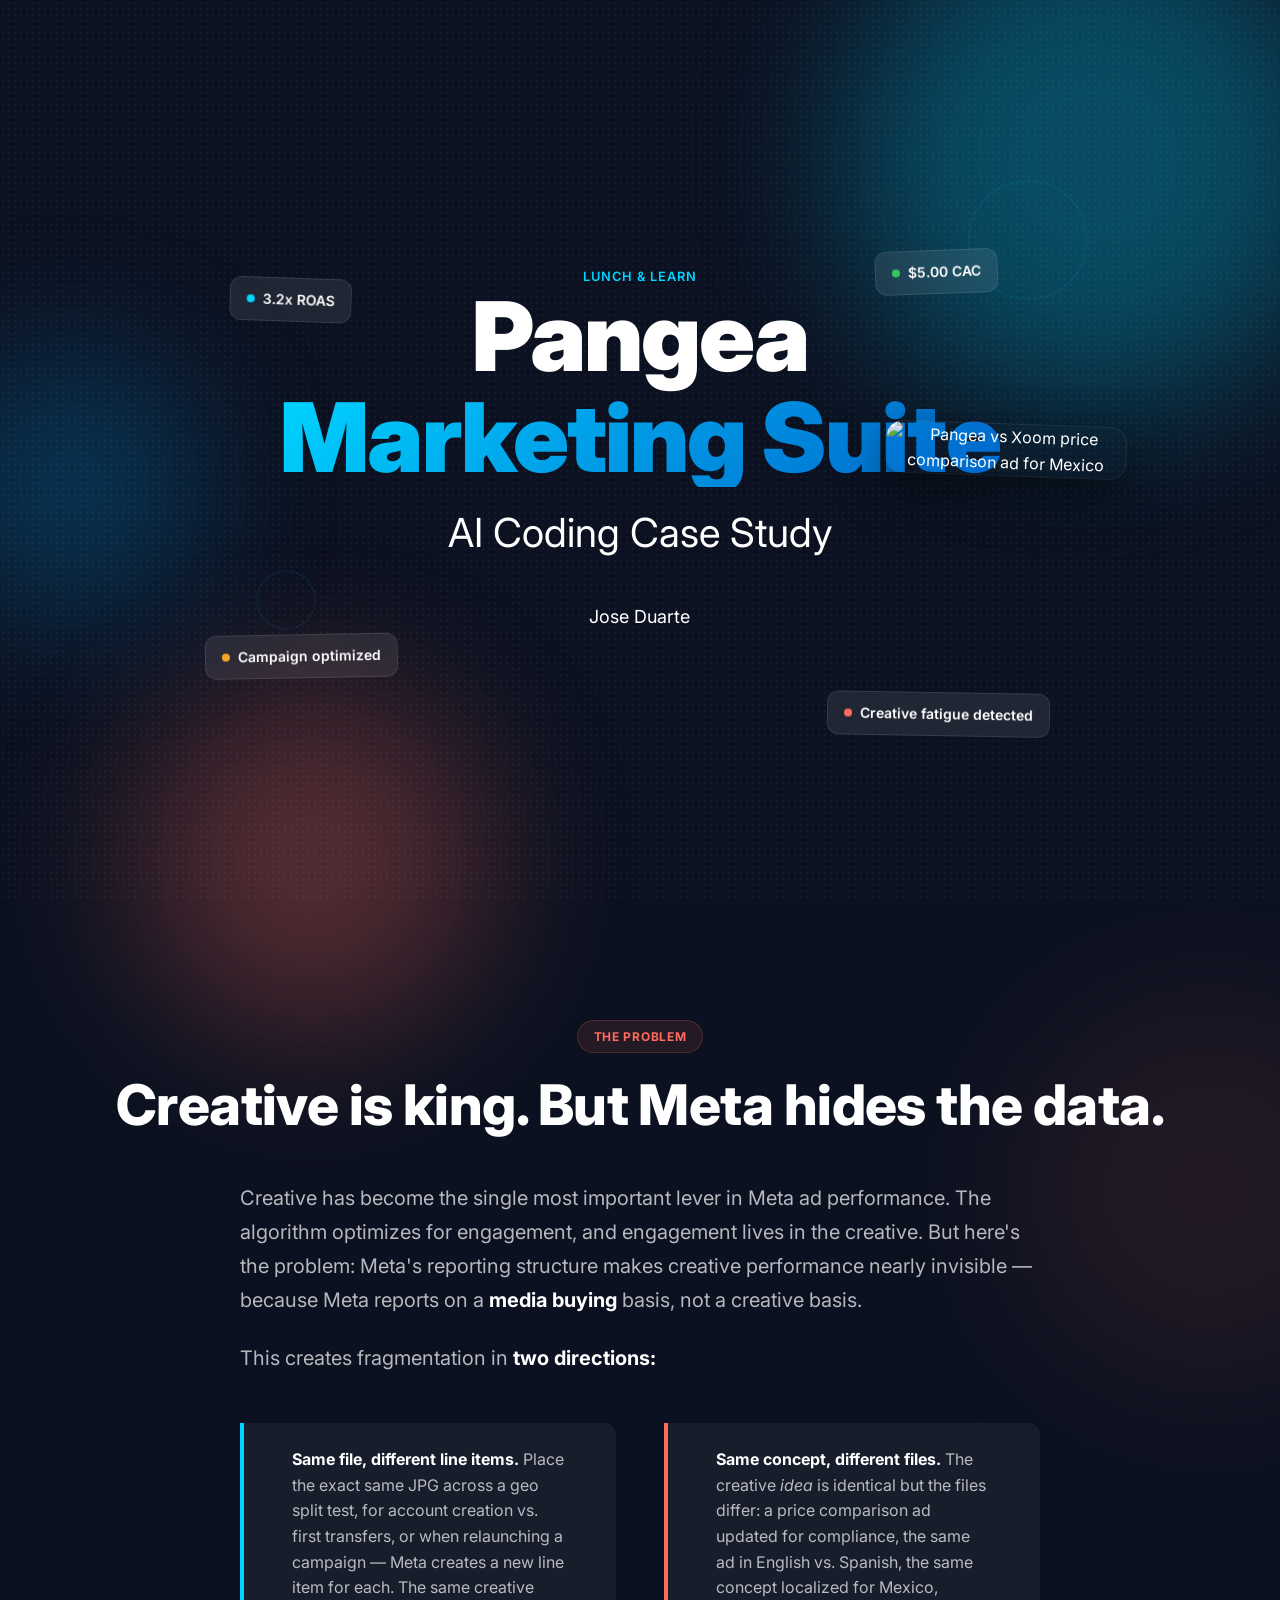
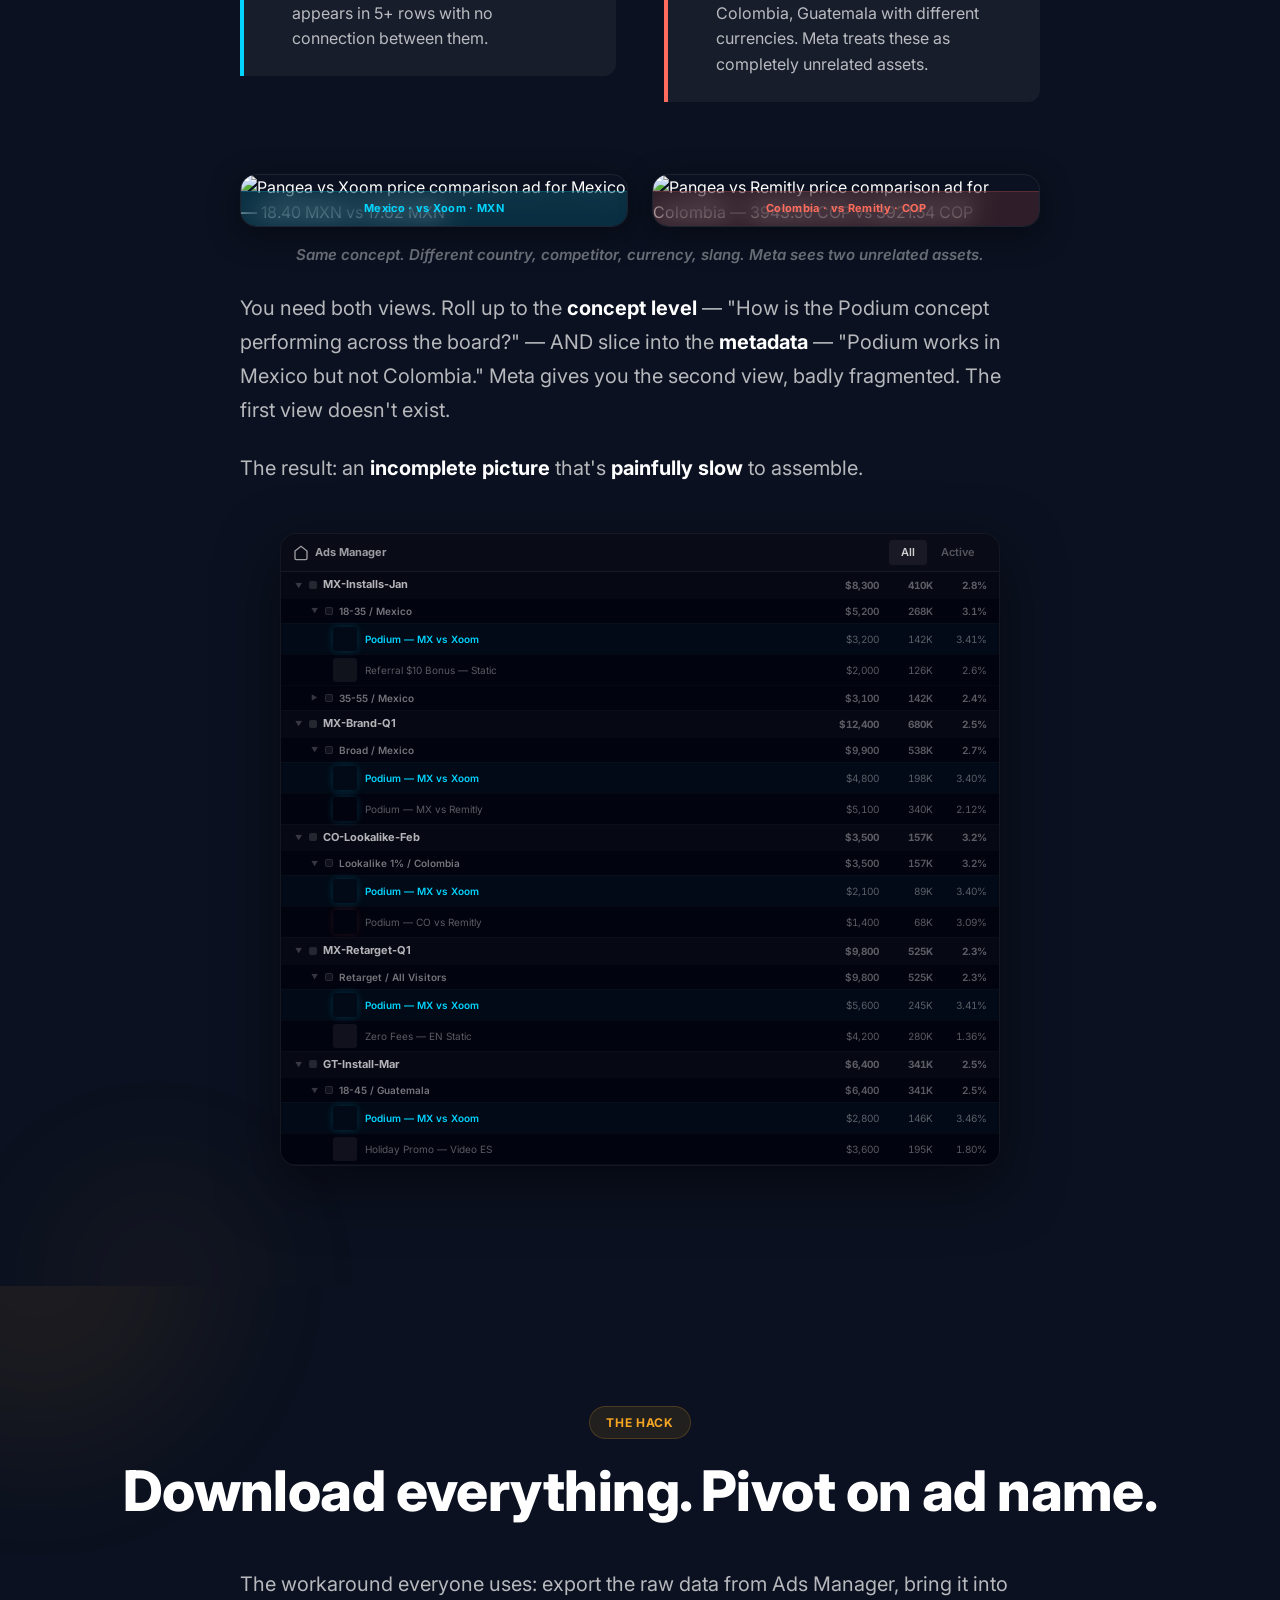
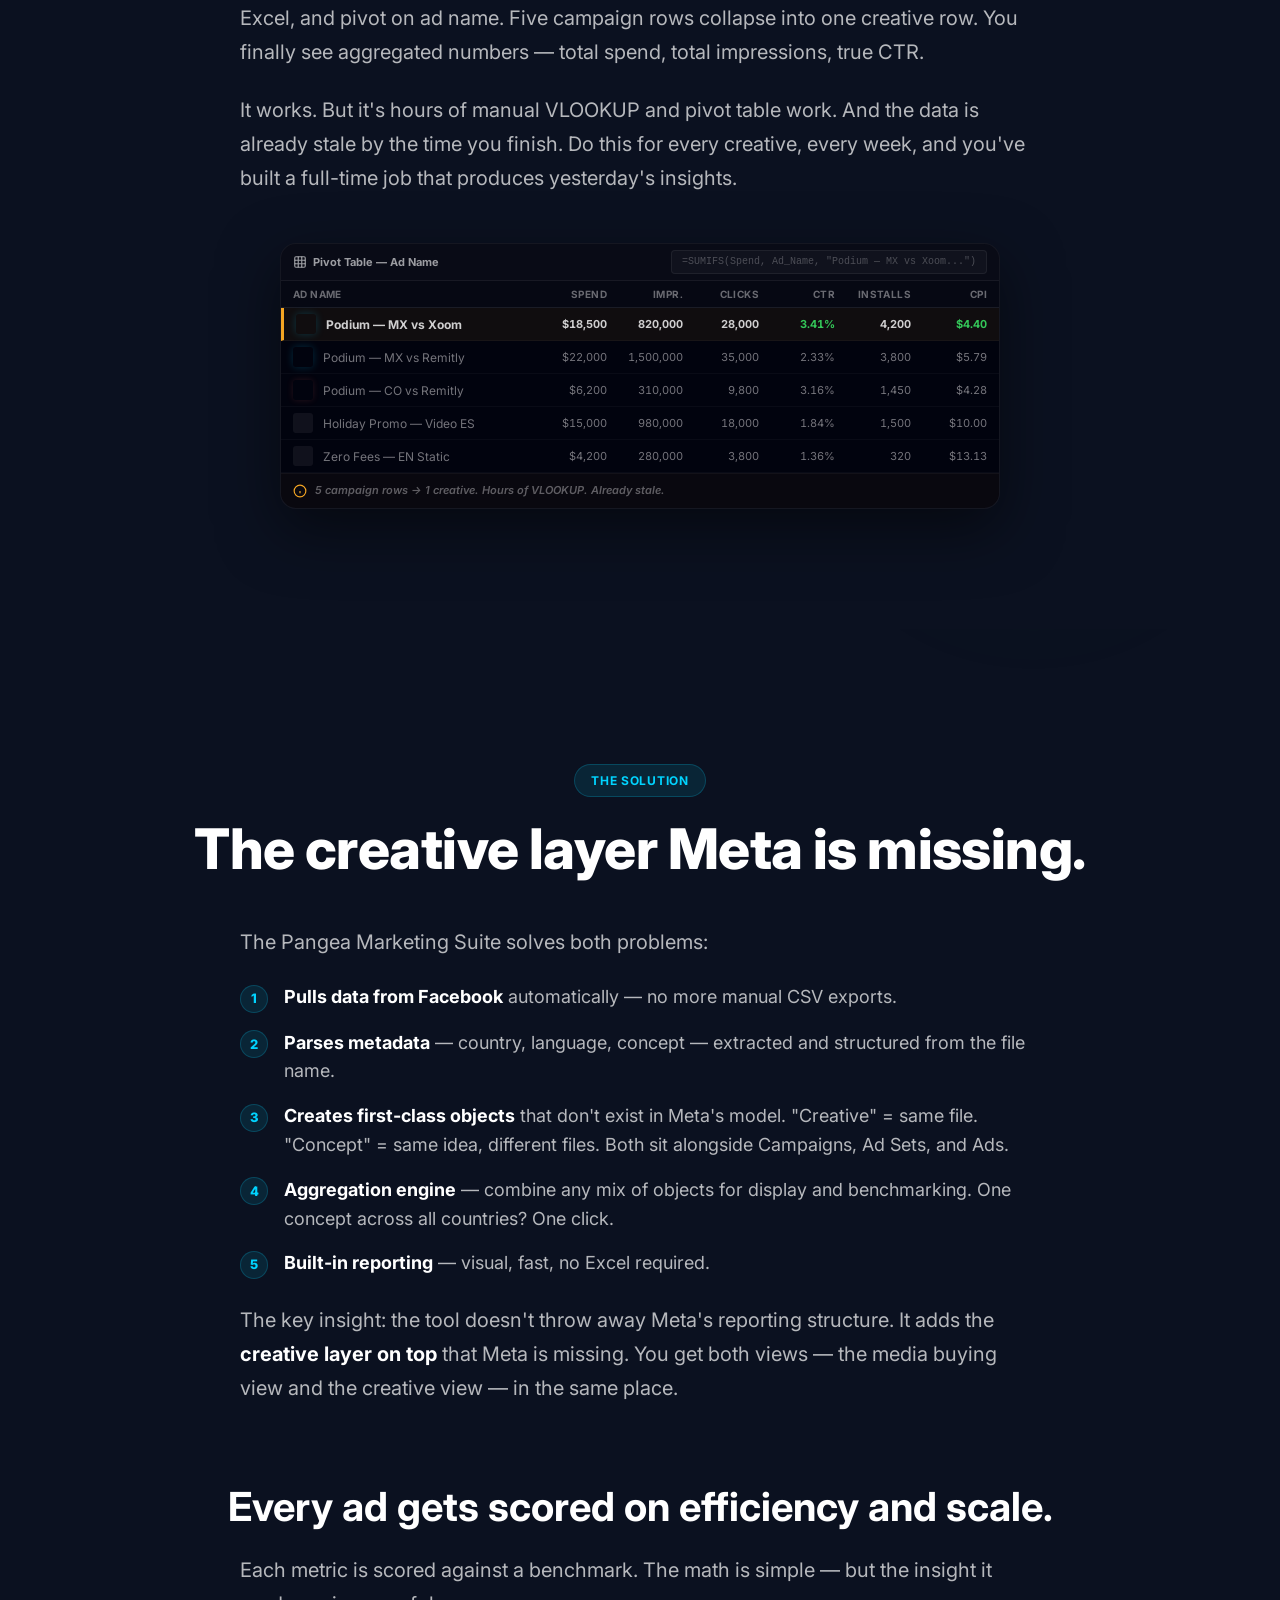
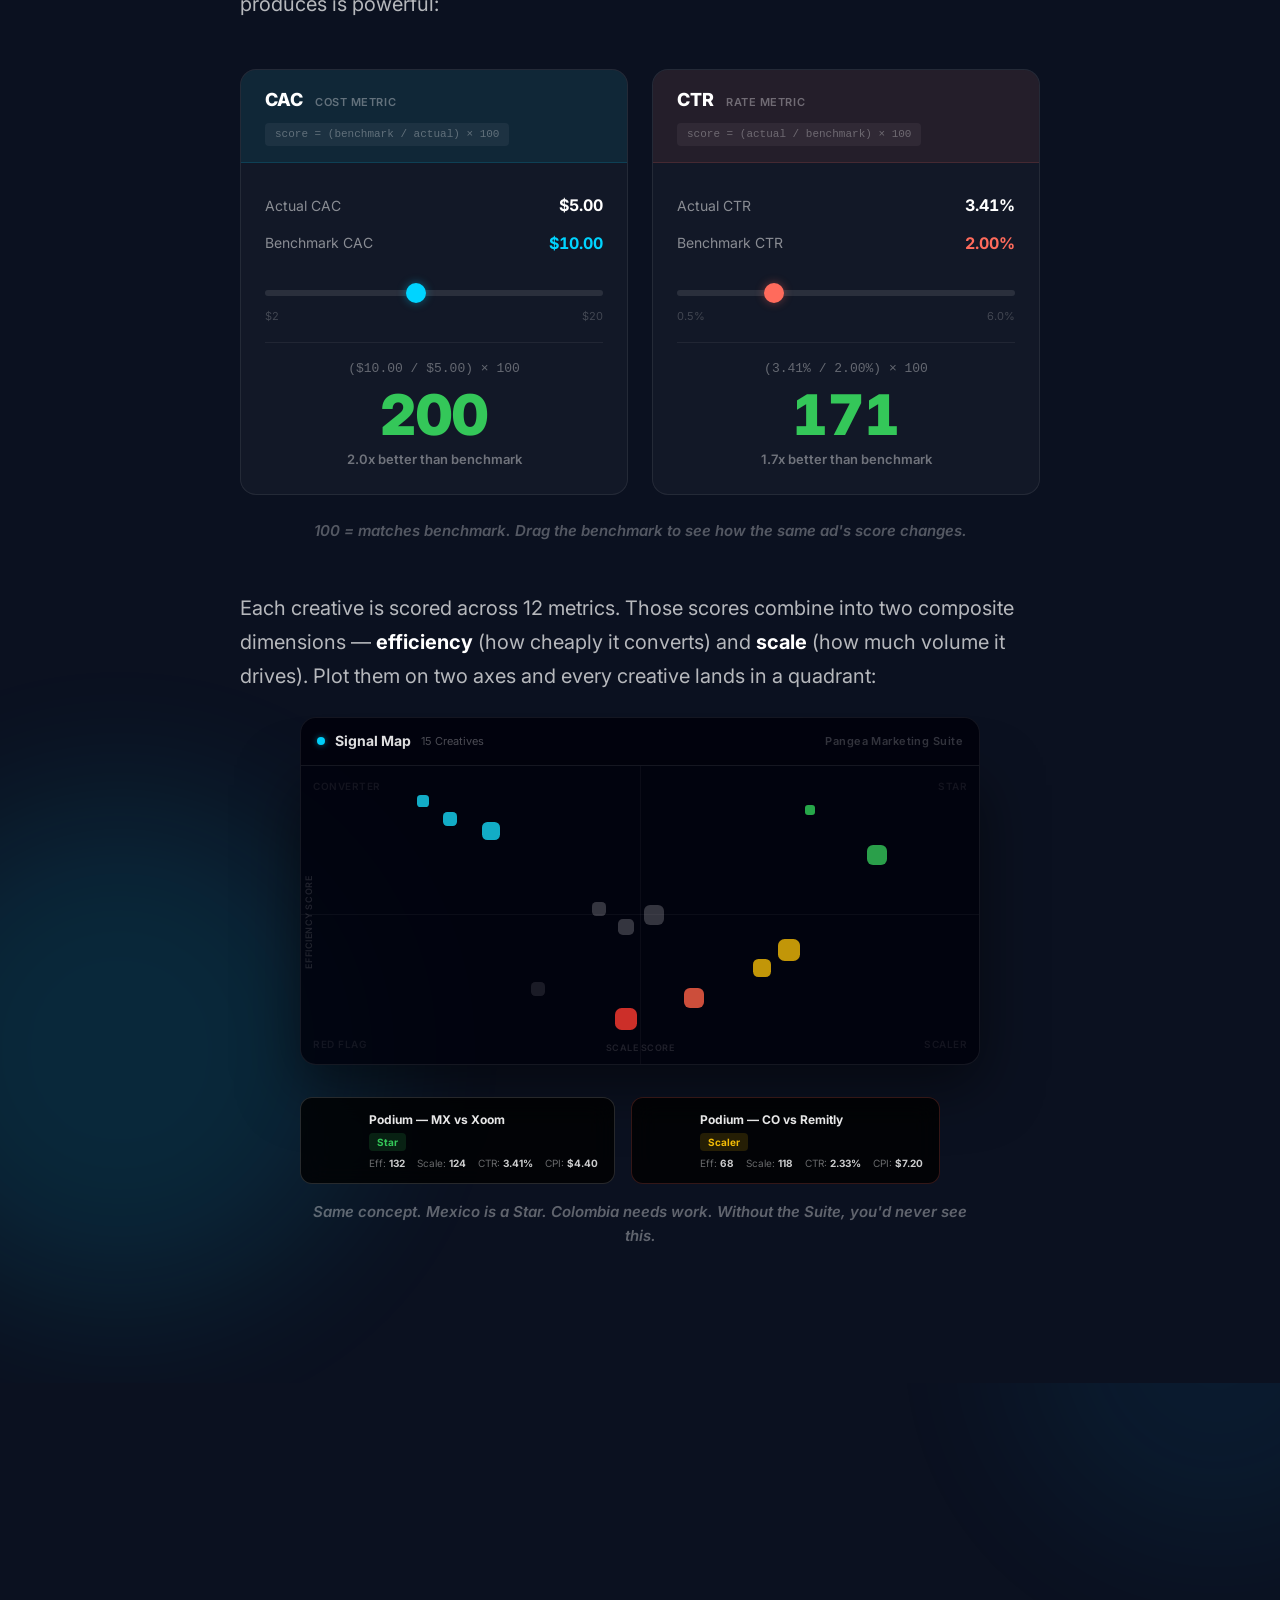
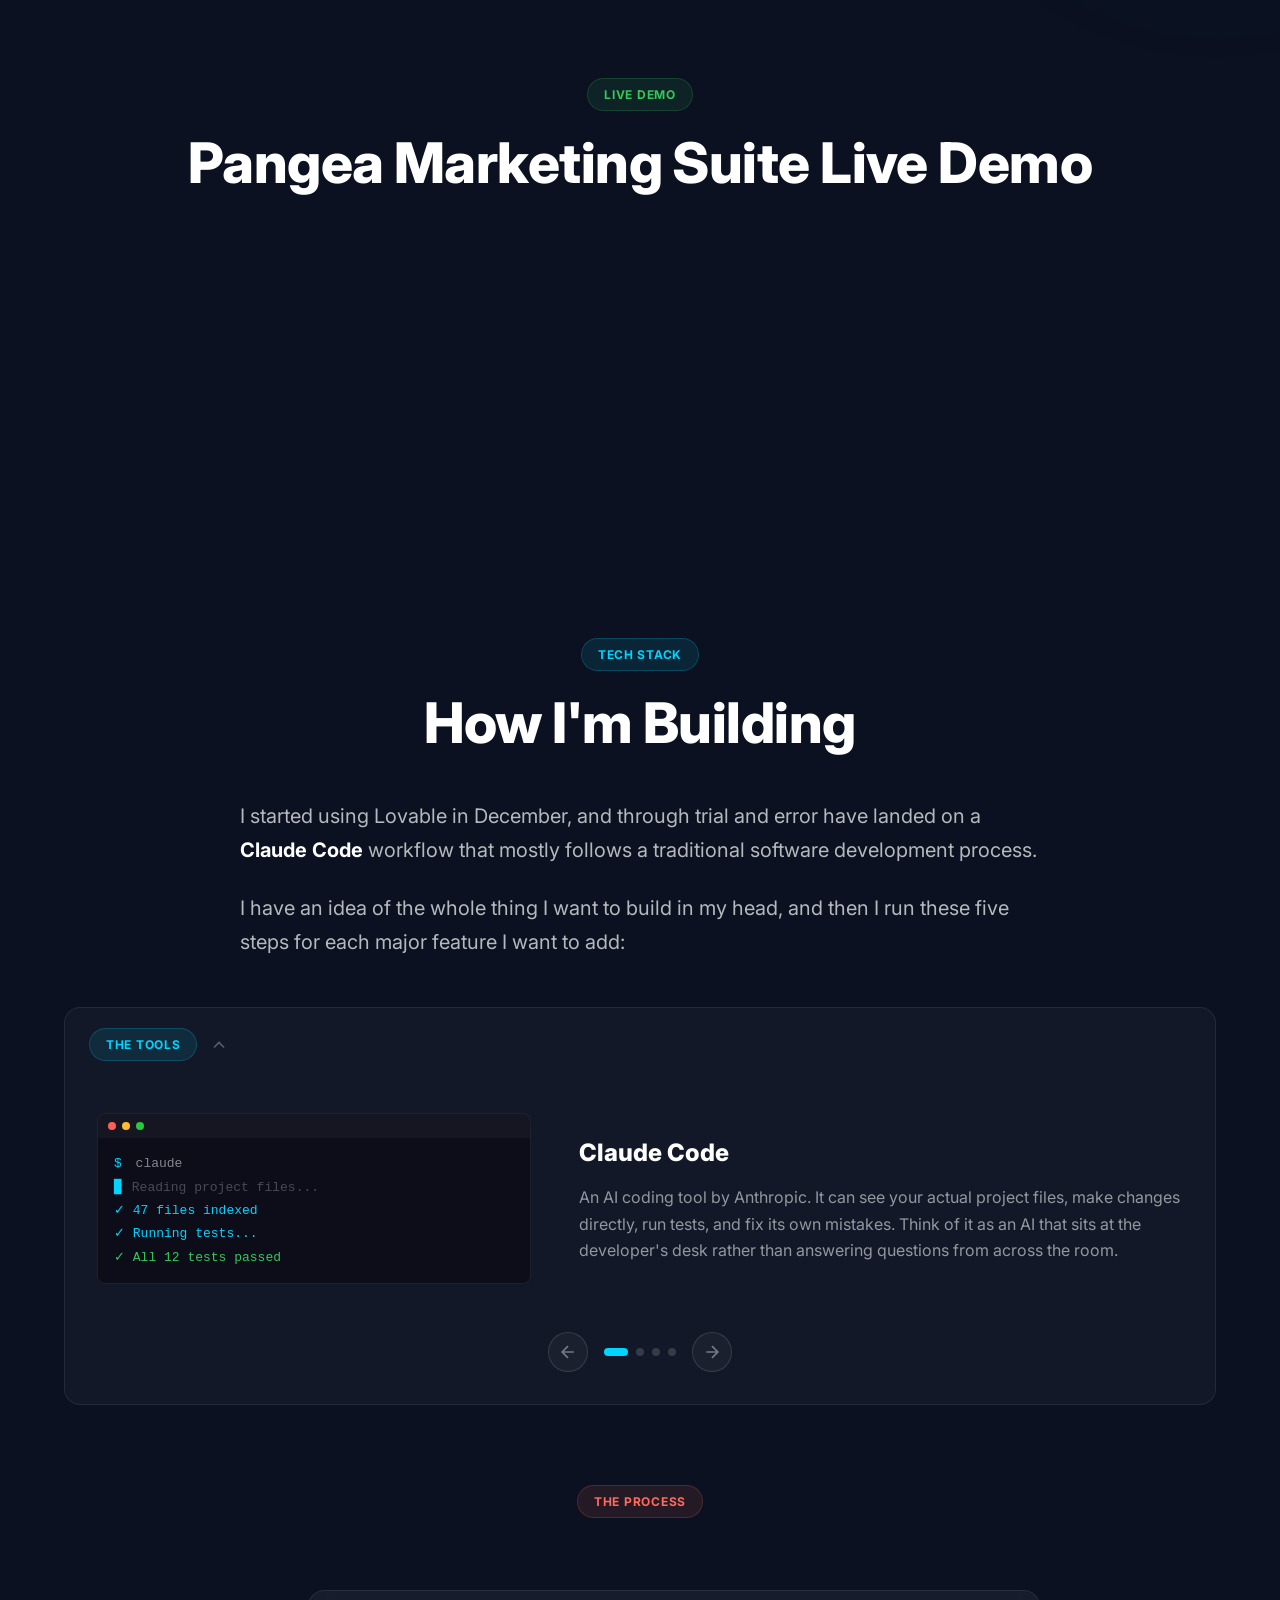
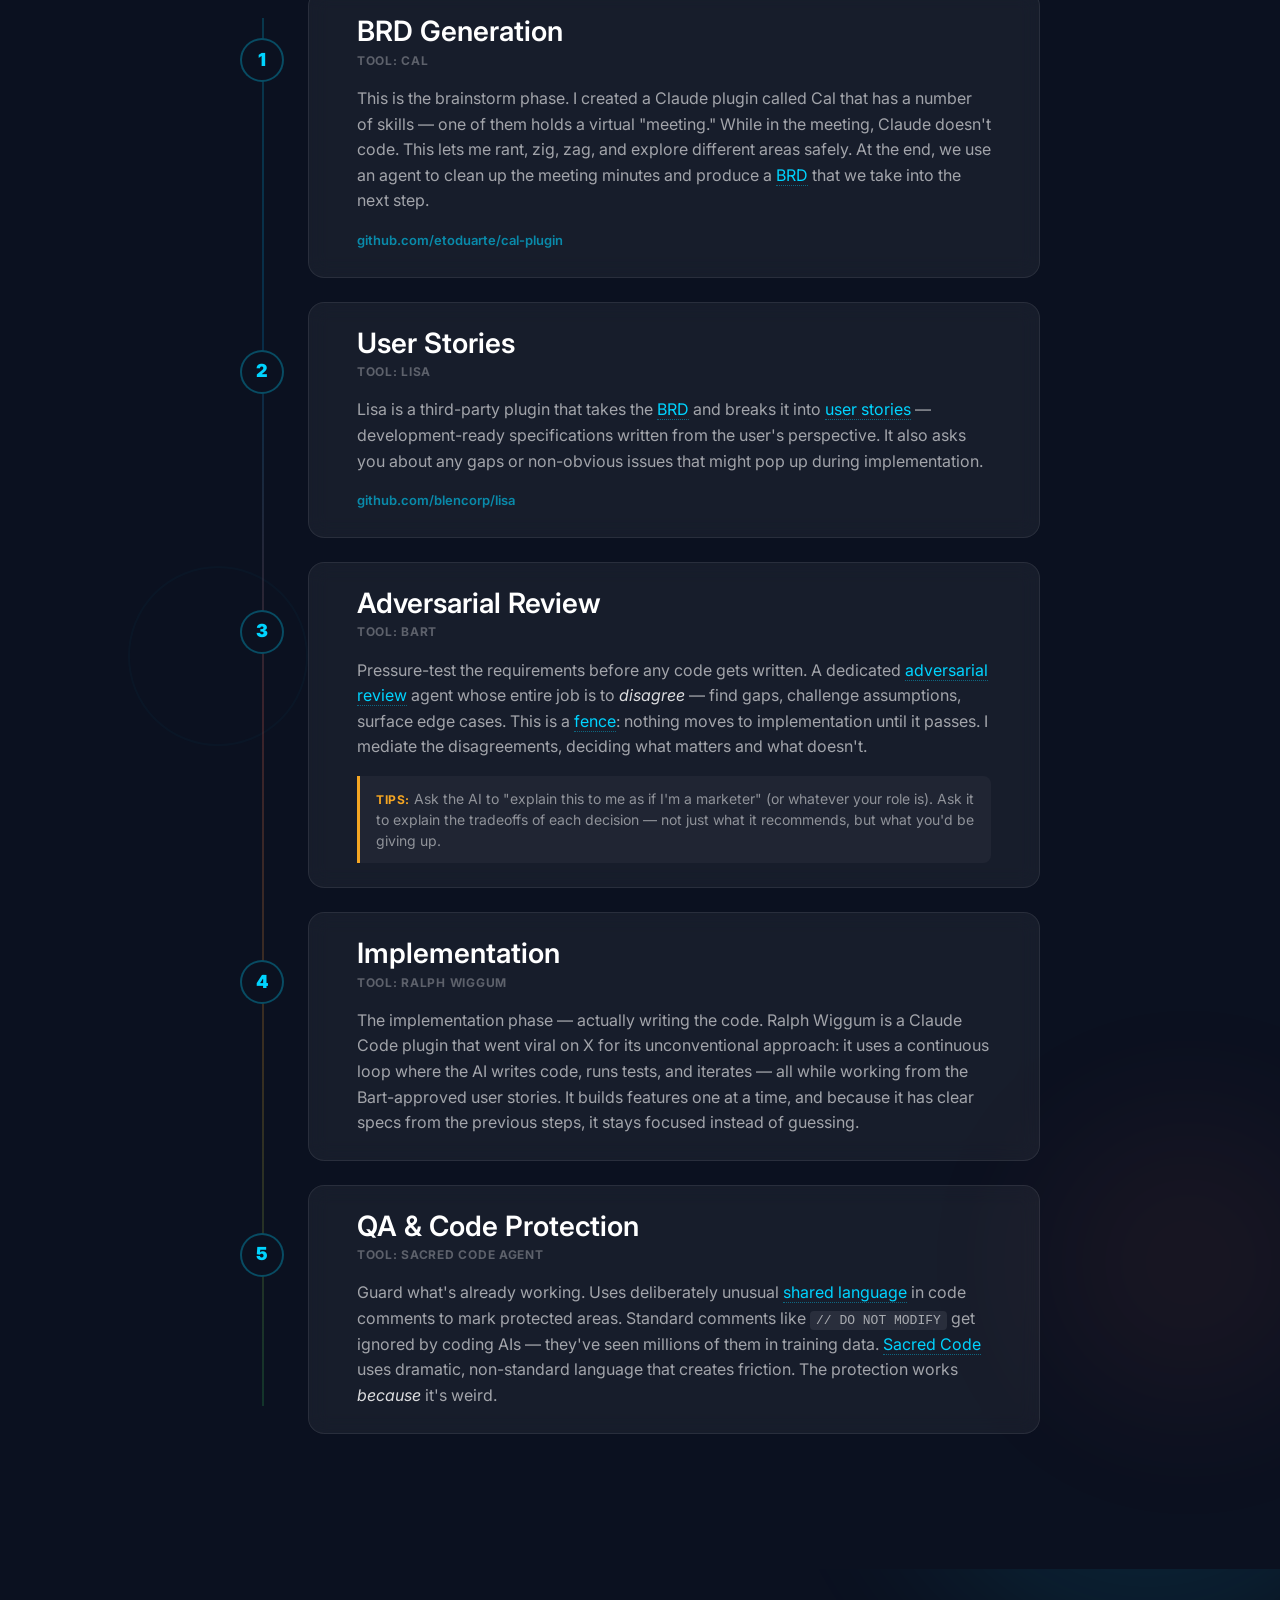
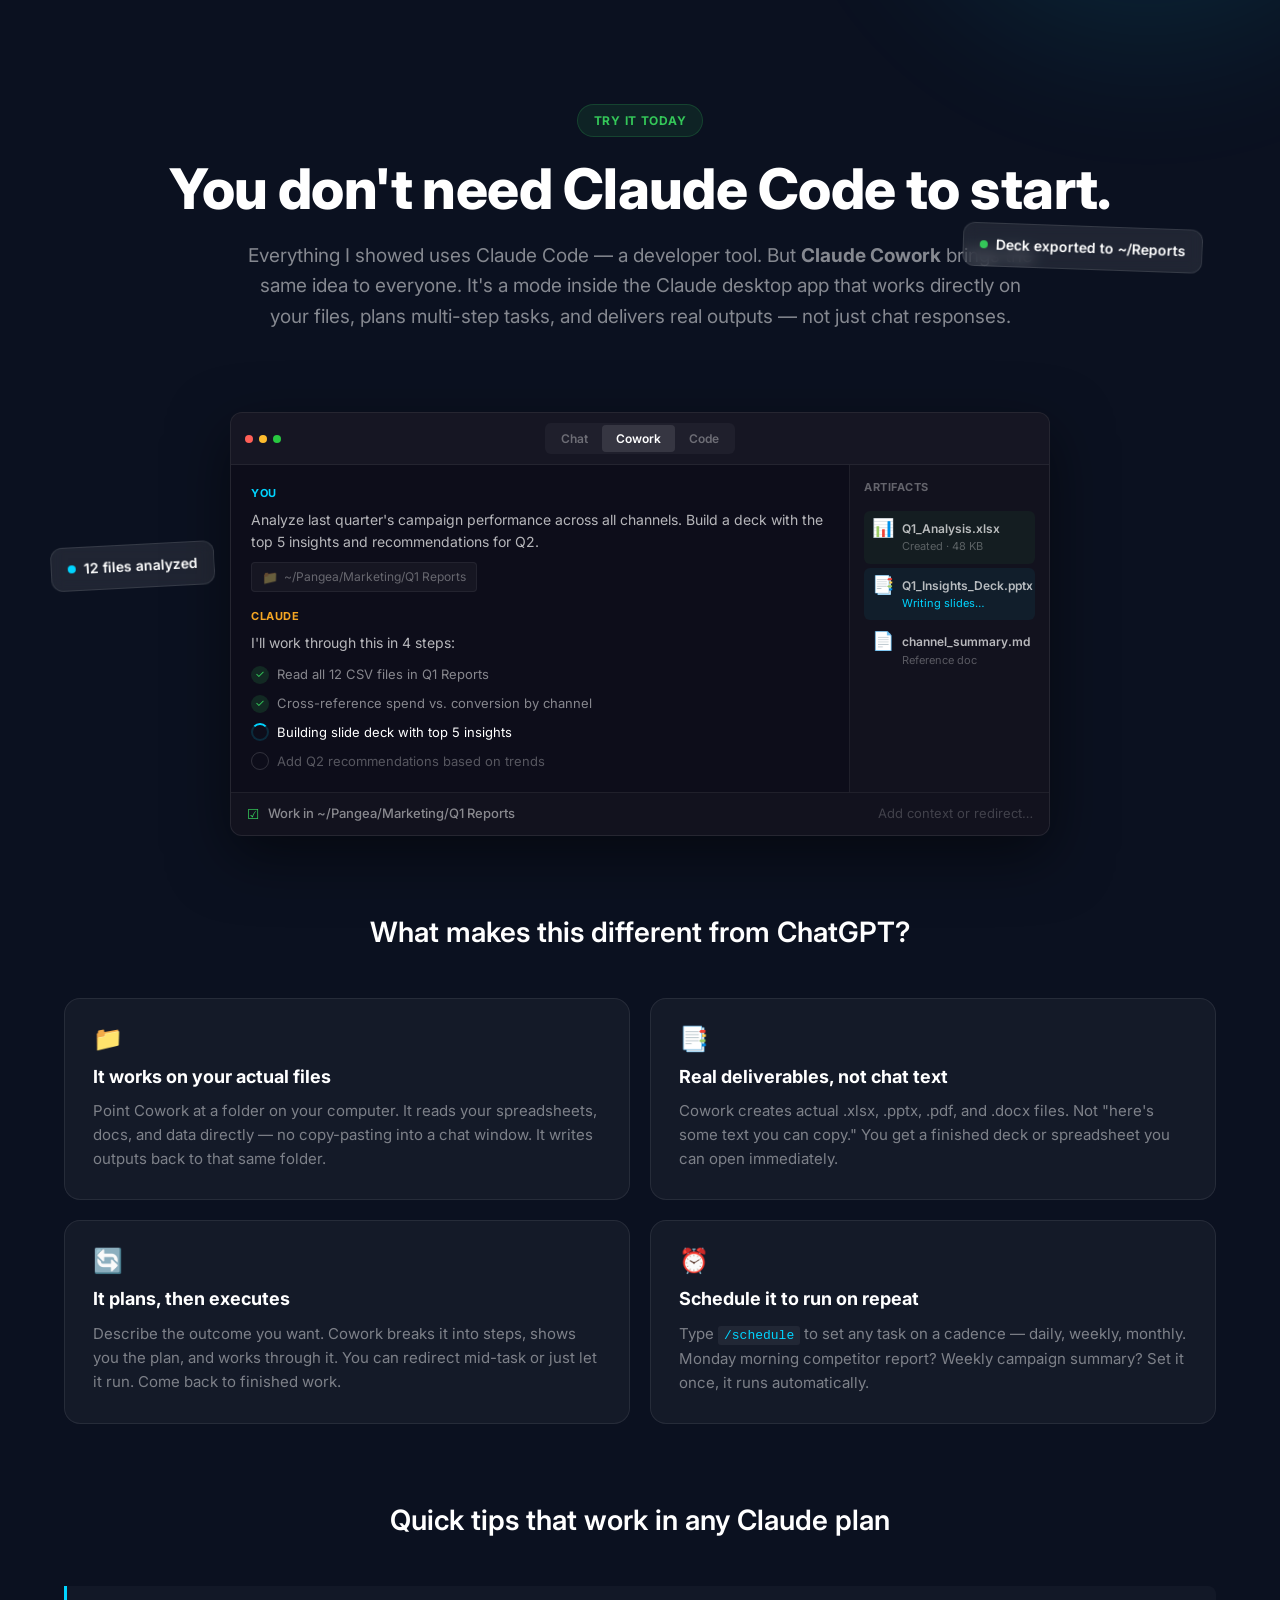
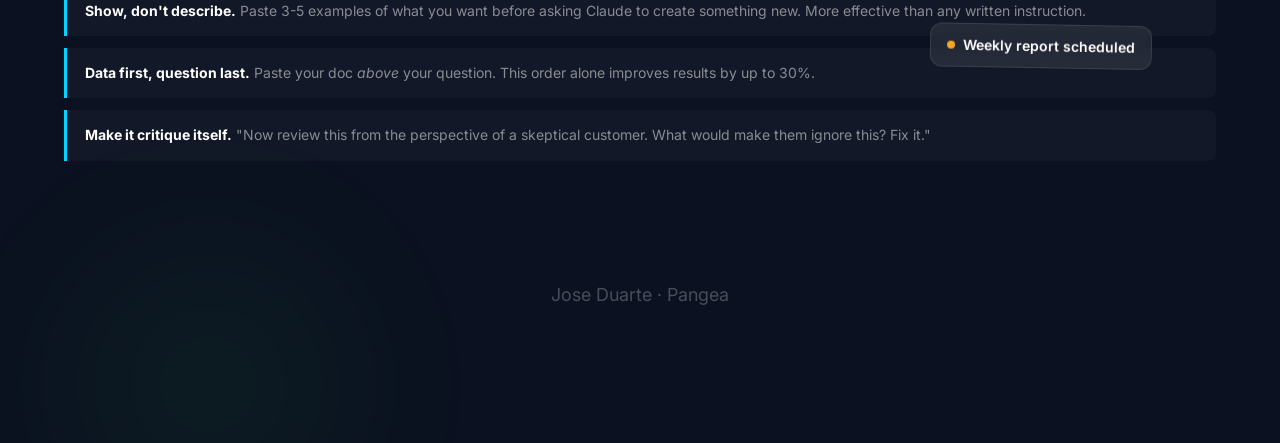
==== commit 3cfb5187: "Hero layout fixes + Cowork section overhaul + carousel polish - Fix hero "g" descender clipping (lin" ====
--- a/site/index.html
+++ b/site/index.html
@@ -40,15 +40,23 @@
     <p class="body hero-author reveal reveal-delay-4">Jose Duarte</p>
   </div>
 
-  <!-- Floating stickers -->
-  <div class="sticker" style="top: 15%; right: 8%; --rotate: 3deg;">
-    <span class="sticker-dot sticker-dot--green"></span> $500 sent to Maria
-  </div>
-  <div class="sticker" style="bottom: 25%; right: 12%; --rotate: -2deg; animation-delay: -1.5s;">
+  <!-- Floating ad -->
+  <div class="hero-float-ad" style="top: 50%; right: 12%; transform: translateY(-50%) rotate(2deg);">
+    <img src="images/podium-mexico.jpg" alt="Pangea vs Xoom price comparison ad for Mexico" loading="lazy">
+  </div>
+
+  <!-- Floating stickers — clustered near the title -->
+  <div class="sticker" style="top: 28%; right: 22%; --rotate: -2deg;">
+    <span class="sticker-dot sticker-dot--green"></span> $5.00 CAC
+  </div>
+  <div class="sticker" style="top: 30%; left: 18%; --rotate: 2deg; animation-delay: -1s;">
     <span class="sticker-dot sticker-dot--cyan"></span> 3.2x ROAS
   </div>
-  <div class="sticker" style="top: 30%; right: 25%; --rotate: 1deg; animation-delay: -2.5s;">
+  <div class="sticker" style="bottom: 24%; left: 16%; --rotate: -1deg; animation-delay: -2s;">
     <span class="sticker-dot sticker-dot--gold"></span> Campaign optimized
+  </div>
+  <div class="sticker" style="bottom: 18%; right: 18%; --rotate: 1deg; animation-delay: -3s;">
+    <span class="sticker-dot sticker-dot--coral"></span> Creative fatigue detected
   </div>
 </section>
 
@@ -729,109 +737,39 @@
                   <label class="kc-filter-chip kc-filter-chip--testing">
                     <input type="checkbox" checked data-cat="testing"> Testing
                   </label>
-                  <label class="kc-filter-chip kc-filter-chip--devops">
-                    <input type="checkbox" data-cat="devops"> DevOps
-                  </label>
-                  <label class="kc-filter-chip kc-filter-chip--ai">
-                    <input type="checkbox" data-cat="ai"> AI/ML
-                  </label>
                 </div>
                 <div class="kc-plugin-row" id="kcPluginList">
                   <div class="kc-plugin-item" data-cat="api">
                     <div class="kc-plugin-item-dot kc-plugin-item-dot--green"></div>
                     <div class="kc-plugin-item-info">
                       <div class="kc-plugin-item-name">Meta Ads Analyzer</div>
-                      <div class="kc-plugin-item-desc">Connects to Meta Marketing API — campaign analysis, pacing, creative fatigue</div>
-                    </div>
-                    <div class="kc-plugin-item-badge kc-plugin-item-badge--active">Active</div>
-                  </div>
-                  <div class="kc-plugin-item" data-cat="api">
-                    <div class="kc-plugin-item-dot kc-plugin-item-dot--green"></div>
-                    <div class="kc-plugin-item-info">
-                      <div class="kc-plugin-item-name">API Scaffold</div>
-                      <div class="kc-plugin-item-desc">Endpoint creation with CRUD, authentication, and validation</div>
-                    </div>
-                    <div class="kc-plugin-item-badge kc-plugin-item-badge--idle">Available</div>
-                  </div>
-                  <div class="kc-plugin-item" data-cat="design">
-                    <div class="kc-plugin-item-dot kc-plugin-item-dot--cyan"></div>
-                    <div class="kc-plugin-item-info">
-                      <div class="kc-plugin-item-name">Frontend Design</div>
-                      <div class="kc-plugin-item-desc">Official Anthropic plugin — production-grade UIs, accessibility, motion</div>
+                      <div class="kc-plugin-item-desc">Campaign analysis, pacing, creative fatigue via Meta API</div>
                     </div>
                     <div class="kc-plugin-item-badge kc-plugin-item-badge--active">Active</div>
                   </div>
                   <div class="kc-plugin-item" data-cat="design">
                     <div class="kc-plugin-item-dot kc-plugin-item-dot--cyan"></div>
                     <div class="kc-plugin-item-info">
-                      <div class="kc-plugin-item-name">Accessibility Audit</div>
-                      <div class="kc-plugin-item-desc">WCAG compliance checking — ARIA, keyboard navigation, focus management</div>
-                    </div>
-                    <div class="kc-plugin-item-badge kc-plugin-item-badge--idle">Available</div>
-                  </div>
-                  <div class="kc-plugin-item" data-cat="data">
-                    <div class="kc-plugin-item-dot kc-plugin-item-dot--coral"></div>
-                    <div class="kc-plugin-item-info">
-                      <div class="kc-plugin-item-name">Database Designer</div>
-                      <div class="kc-plugin-item-desc">Schema analysis, ERD generation, index optimization, migrations</div>
+                      <div class="kc-plugin-item-name">Frontend Design</div>
+                      <div class="kc-plugin-item-desc">Production-grade UIs, accessibility, motion</div>
                     </div>
                     <div class="kc-plugin-item-badge kc-plugin-item-badge--active">Active</div>
                   </div>
                   <div class="kc-plugin-item" data-cat="data">
                     <div class="kc-plugin-item-dot kc-plugin-item-dot--coral"></div>
                     <div class="kc-plugin-item-info">
-                      <div class="kc-plugin-item-name">Data Pipeline</div>
-                      <div class="kc-plugin-item-desc">ETL/ELT architecture design — sync scheduling, transformations</div>
-                    </div>
-                    <div class="kc-plugin-item-badge kc-plugin-item-badge--idle">Available</div>
-                  </div>
-                  <div class="kc-plugin-item" data-cat="testing">
-                    <div class="kc-plugin-item-dot kc-plugin-item-dot--gold"></div>
-                    <div class="kc-plugin-item-info">
-                      <div class="kc-plugin-item-name">Playwright</div>
-                      <div class="kc-plugin-item-desc">Browser automation — describe tests in plain English, Claude runs them</div>
+                      <div class="kc-plugin-item-name">Database Designer</div>
+                      <div class="kc-plugin-item-desc">Schema analysis, ERD generation, migrations</div>
                     </div>
                     <div class="kc-plugin-item-badge kc-plugin-item-badge--active">Active</div>
                   </div>
                   <div class="kc-plugin-item" data-cat="testing">
                     <div class="kc-plugin-item-dot kc-plugin-item-dot--gold"></div>
                     <div class="kc-plugin-item-info">
-                      <div class="kc-plugin-item-name">TDD Cycle</div>
-                      <div class="kc-plugin-item-desc">Test-driven development — red/green/refactor orchestration</div>
+                      <div class="kc-plugin-item-name">Playwright</div>
+                      <div class="kc-plugin-item-desc">Browser test automation in plain English</div>
                     </div>
-                    <div class="kc-plugin-item-badge kc-plugin-item-badge--idle">Available</div>
-                  </div>
-                  <div class="kc-plugin-item" data-cat="devops" style="display:none;">
-                    <div class="kc-plugin-item-dot" style="background:var(--gray);"></div>
-                    <div class="kc-plugin-item-info">
-                      <div class="kc-plugin-item-name">Docker Compose</div>
-                      <div class="kc-plugin-item-desc">Container orchestration — generates and manages Docker configurations</div>
-                    </div>
-                    <div class="kc-plugin-item-badge kc-plugin-item-badge--idle">Available</div>
-                  </div>
-                  <div class="kc-plugin-item" data-cat="devops" style="display:none;">
-                    <div class="kc-plugin-item-dot" style="background:var(--gray);"></div>
-                    <div class="kc-plugin-item-info">
-                      <div class="kc-plugin-item-name">Security Scan</div>
-                      <div class="kc-plugin-item-desc">Vulnerability assessment — OWASP and CVE scanning</div>
-                    </div>
-                    <div class="kc-plugin-item-badge kc-plugin-item-badge--idle">Available</div>
-                  </div>
-                  <div class="kc-plugin-item" data-cat="ai" style="display:none;">
-                    <div class="kc-plugin-item-dot" style="background:var(--gray);"></div>
-                    <div class="kc-plugin-item-info">
-                      <div class="kc-plugin-item-name">Claude Ads</div>
-                      <div class="kc-plugin-item-desc">190 audit checks across Google, Meta, LinkedIn, TikTok ad platforms</div>
-                    </div>
-                    <div class="kc-plugin-item-badge kc-plugin-item-badge--idle">Available</div>
-                  </div>
-                  <div class="kc-plugin-item" data-cat="ai" style="display:none;">
-                    <div class="kc-plugin-item-dot" style="background:var(--gray);"></div>
-                    <div class="kc-plugin-item-info">
-                      <div class="kc-plugin-item-name">Context7</div>
-                      <div class="kc-plugin-item-desc">Pulls live, version-specific API docs directly into Claude's context</div>
-                    </div>
-                    <div class="kc-plugin-item-badge kc-plugin-item-badge--idle">Available</div>
+                    <div class="kc-plugin-item-badge kc-plugin-item-badge--active">Active</div>
                   </div>
                 </div>
               </div>
@@ -925,7 +863,7 @@
           <h3 class="h3">Implementation</h3>
           <div class="pipeline-subtitle">Tool: Ralph Wiggum</div>
           <p class="pipeline-desc">
-            The implementation phase — actually writing the code. Ralph Wiggum is a Claude Code plugin that <a href="https://x.com/joseduarte/status/1895289173869158721" class="pipeline-link" target="_blank" rel="noopener">went viral on X</a> for its unconventional approach: it uses a continuous loop where the AI writes code, runs tests, and iterates — all while working from the Bart-approved user stories. It builds features one at a time, and because it has clear specs from the previous steps, it stays focused instead of guessing.
+            The implementation phase — actually writing the code. Ralph Wiggum is a Claude Code plugin that went viral on X for its unconventional approach: it uses a continuous loop where the AI writes code, runs tests, and iterates — all while working from the Bart-approved user stories. It builds features one at a time, and because it has clear specs from the previous steps, it stays focused instead of guessing.
           </p>
         </div>
       </div>
@@ -955,6 +893,17 @@
   <div class="parallax-bg" data-speed="0.2">
     <div class="orb orb--cyan" style="width: 500px; height: 500px; top: -15%; right: -10%; opacity: 0.1;"></div>
     <div class="orb orb--green" style="width: 300px; height: 300px; bottom: -10%; left: 5%; opacity: 0.06;"></div>
+  </div>
+
+  <!-- Floating stickers -->
+  <div class="sticker" style="top: 12%; right: 6%; --rotate: 2deg;">
+    <span class="sticker-dot sticker-dot--green"></span> Deck exported to ~/Reports
+  </div>
+  <div class="sticker" style="top: 28%; left: 4%; --rotate: -3deg; animation-delay: -1.5s;">
+    <span class="sticker-dot sticker-dot--cyan"></span> 12 files analyzed
+  </div>
+  <div class="sticker" style="bottom: 18%; right: 10%; --rotate: 1deg; animation-delay: -2.5s;">
+    <span class="sticker-dot sticker-dot--gold"></span> Weekly report scheduled
   </div>
 
   <div class="parallax-content container">
--- a/site/styles.css
+++ b/site/styles.css
@@ -96,7 +96,7 @@
 .display {
   font-weight: 900;
   font-size: clamp(48px, 8vw, 96px);
-  line-height: 0.9;
+  line-height: 1.05;
   letter-spacing: -0.02em;
 }
 .h1 {
@@ -216,7 +216,8 @@
   align-items: center;
   justify-content: center;
   text-align: center;
-  padding: var(--space-xl) var(--space-md);
+  padding: var(--space-xl) var(--space-lg);
+  overflow: visible;
 }
 .hero-title {
   position: relative;
@@ -1311,17 +1312,21 @@
 
 .kc-slides {
   position: relative;
+  overflow: hidden;
+  transition: height 0.4s ease;
 }
 
 .kc-slide {
   display: none;
   gap: 48px;
   align-items: center;
-  animation: kcFadeIn 0.35s ease;
   padding: 24px 0;
+  opacity: 0;
+  transform: translateX(12px);
 }
 .kc-slide--active {
   display: flex;
+  animation: kcFadeIn 0.35s ease forwards;
 }
 @keyframes kcFadeIn {
   from { opacity: 0; transform: translateX(12px); }
@@ -2247,6 +2252,30 @@
 }
 
 /* ============================================================
+   COMPONENT: Floating Hero Ad
+   ============================================================ */
+.hero-float-ad {
+  position: absolute;
+  z-index: 10;
+  width: 240px;
+  border-radius: var(--radius-lg);
+  overflow: hidden;
+  box-shadow: 0 16px 48px rgba(0,0,0,0.5), 0 0 0 1px rgba(255,255,255,0.1);
+  animation: float 5s ease-in-out infinite;
+}
+.hero-float-ad img {
+  display: block;
+  width: 100%;
+  height: auto;
+}
+@media (max-width: 1100px) {
+  .hero-float-ad { width: 180px; right: 3%; }
+}
+@media (max-width: 640px) {
+  .hero-float-ad { display: none; }
+}
+
+/* ============================================================
    COMPONENT: Floating Stickers
    ============================================================ */
 .sticker {
@@ -2274,6 +2303,7 @@
 .sticker-dot--green { background: var(--green); }
 .sticker-dot--cyan { background: var(--cyan); }
 .sticker-dot--gold { background: var(--gold); }
+.sticker-dot--coral { background: var(--coral); }
 
 /* ============================================================
    COMPONENT: Scroll Progress
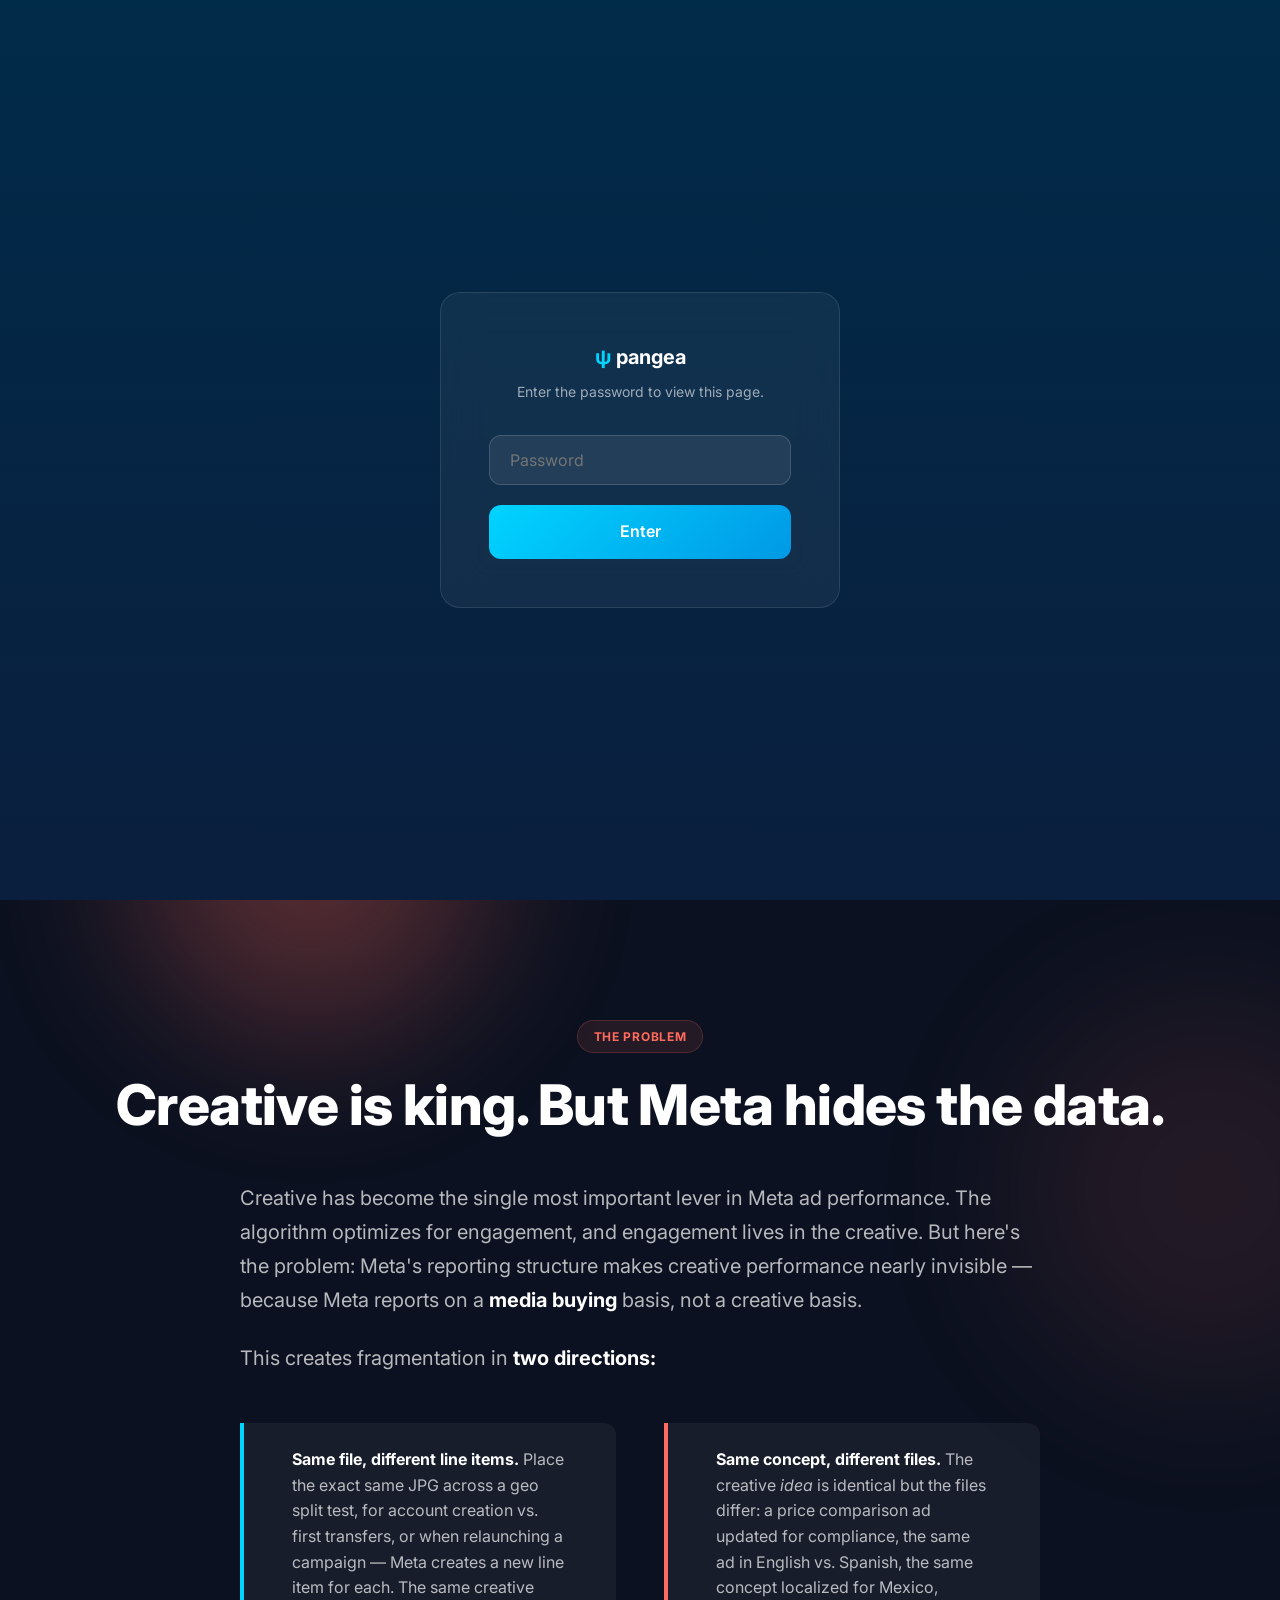
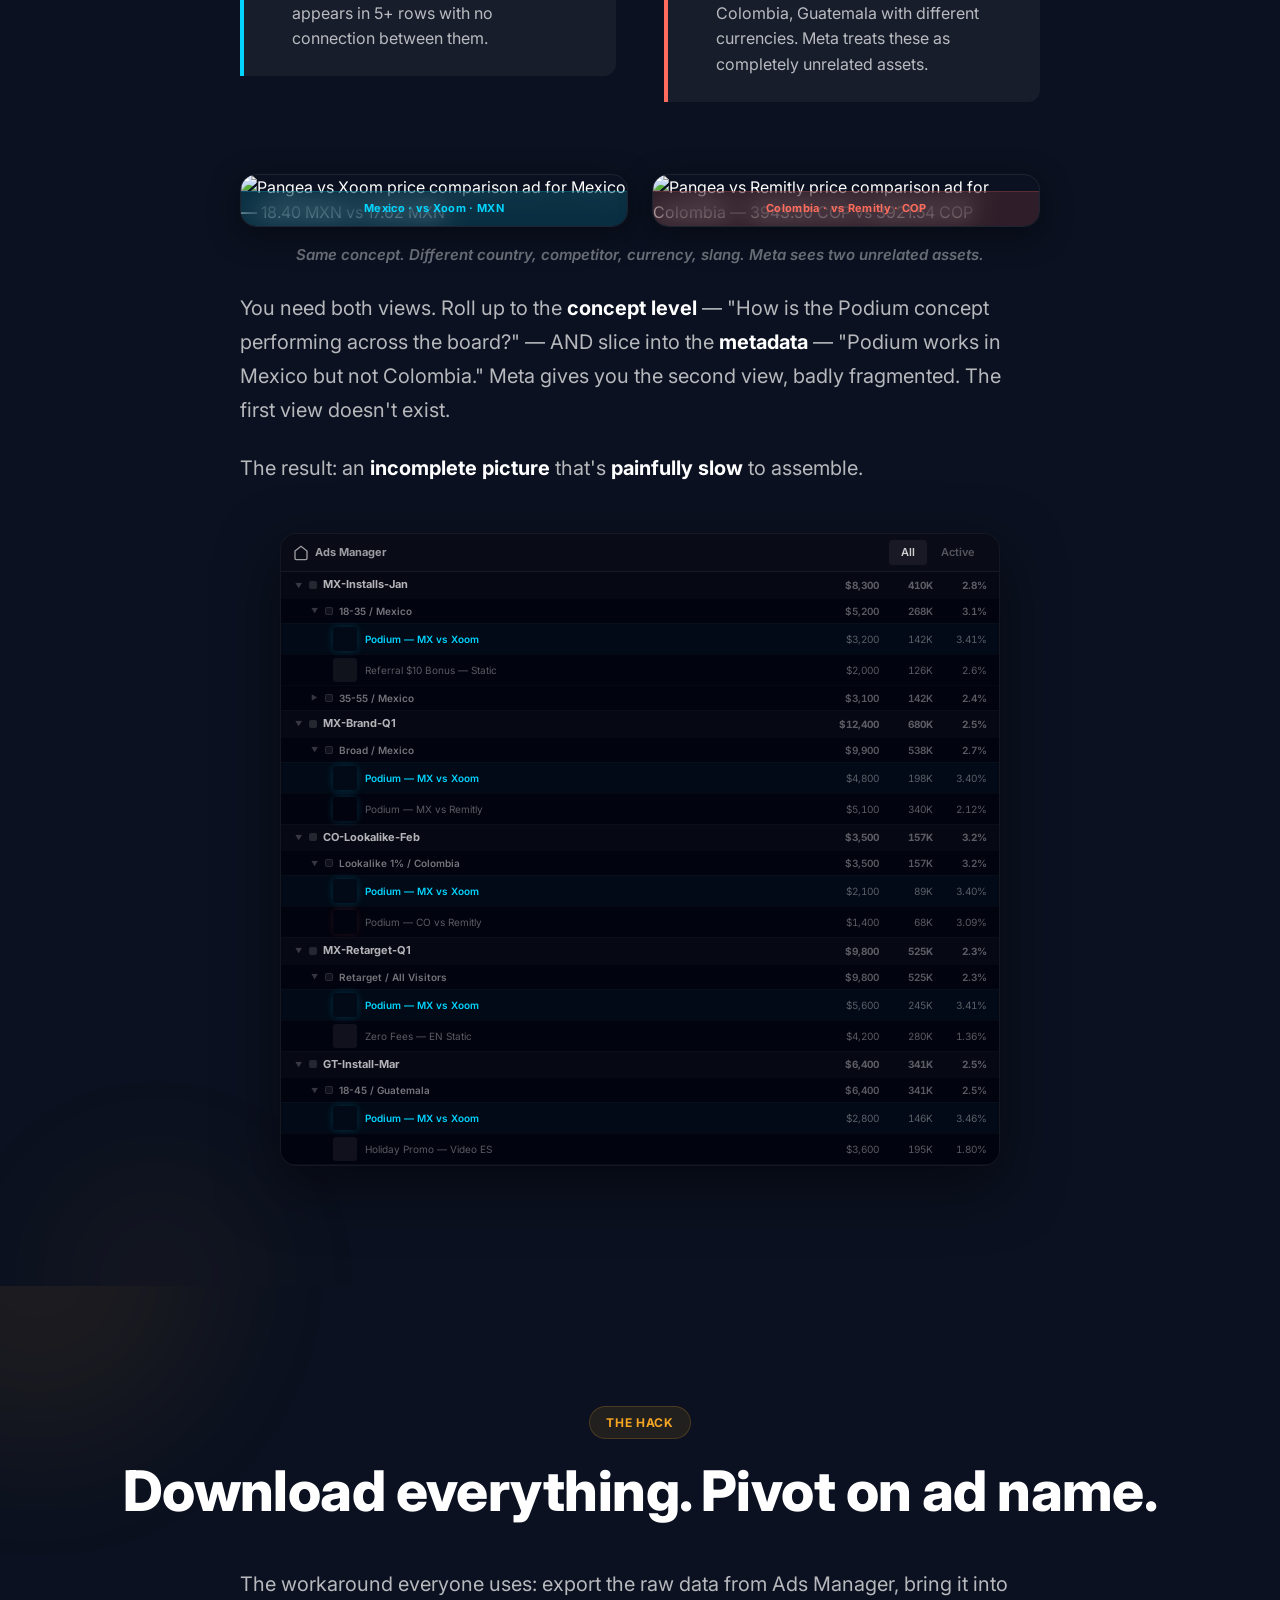
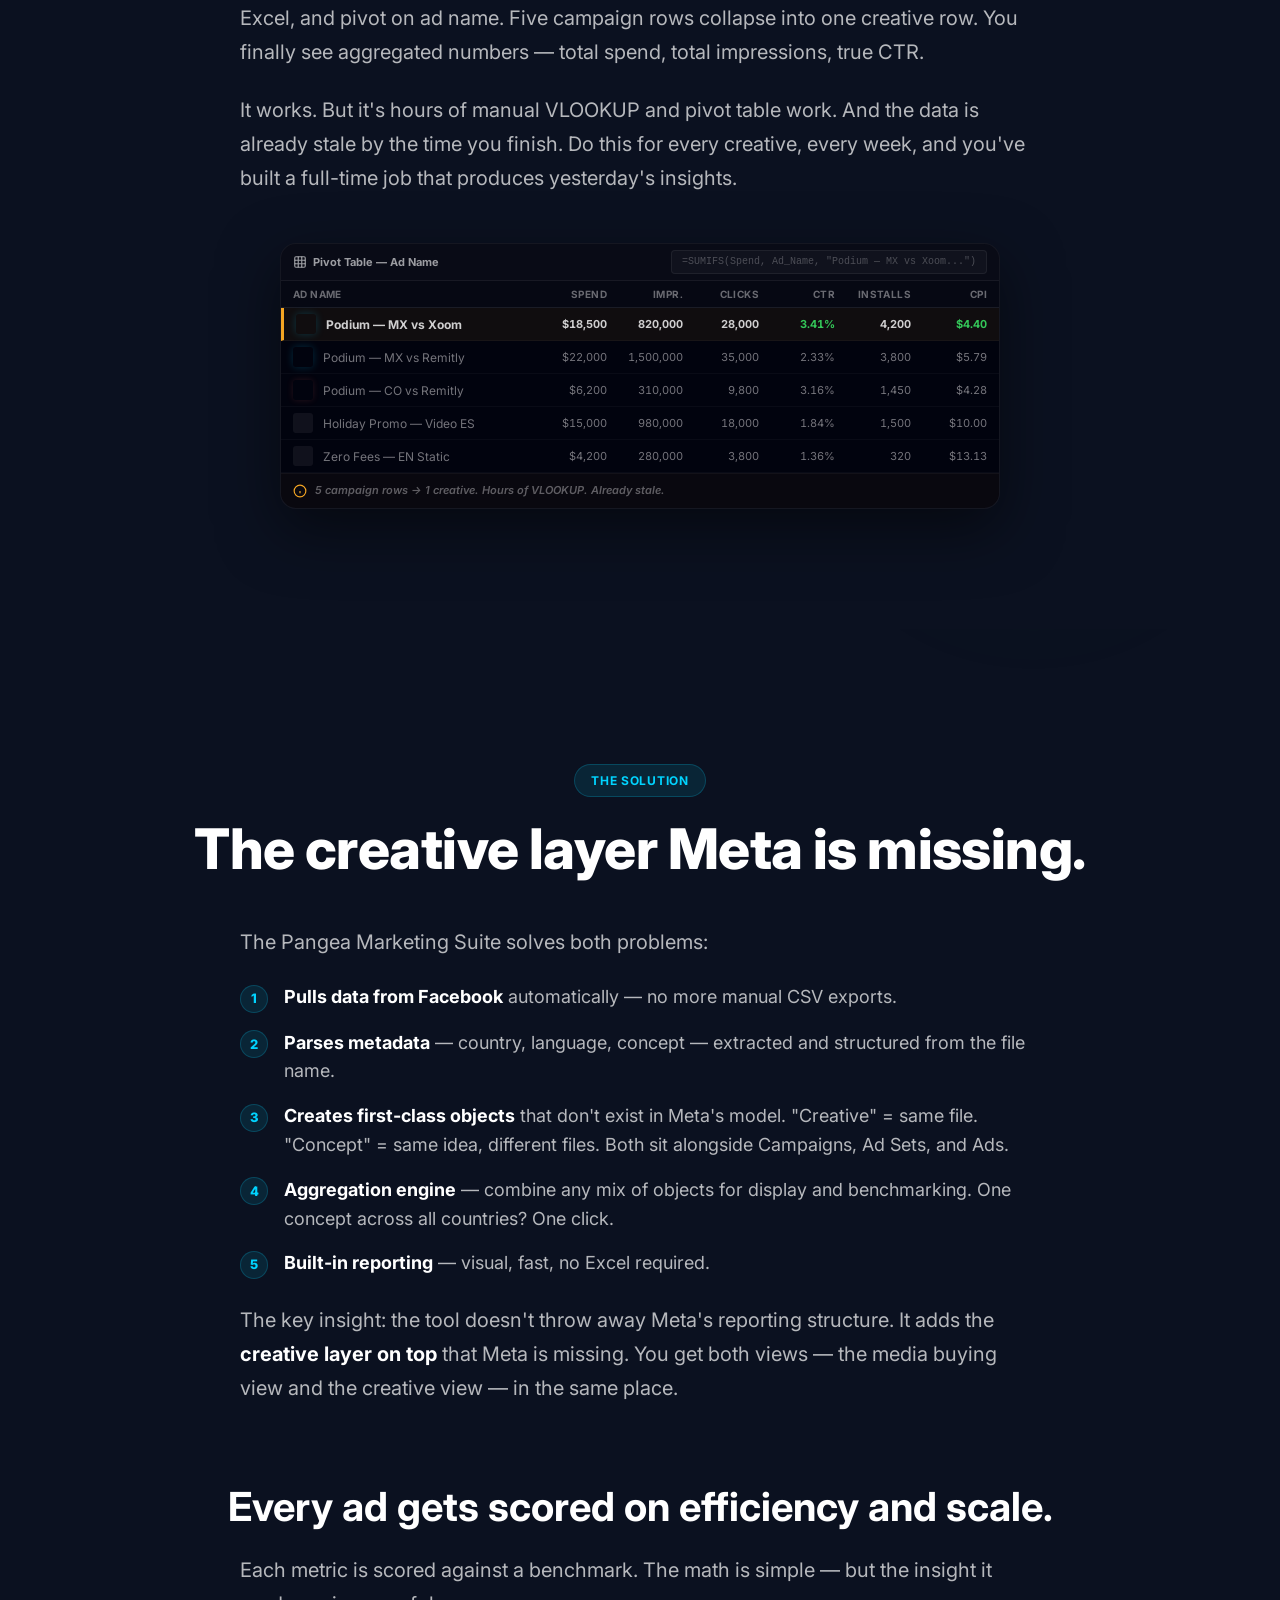
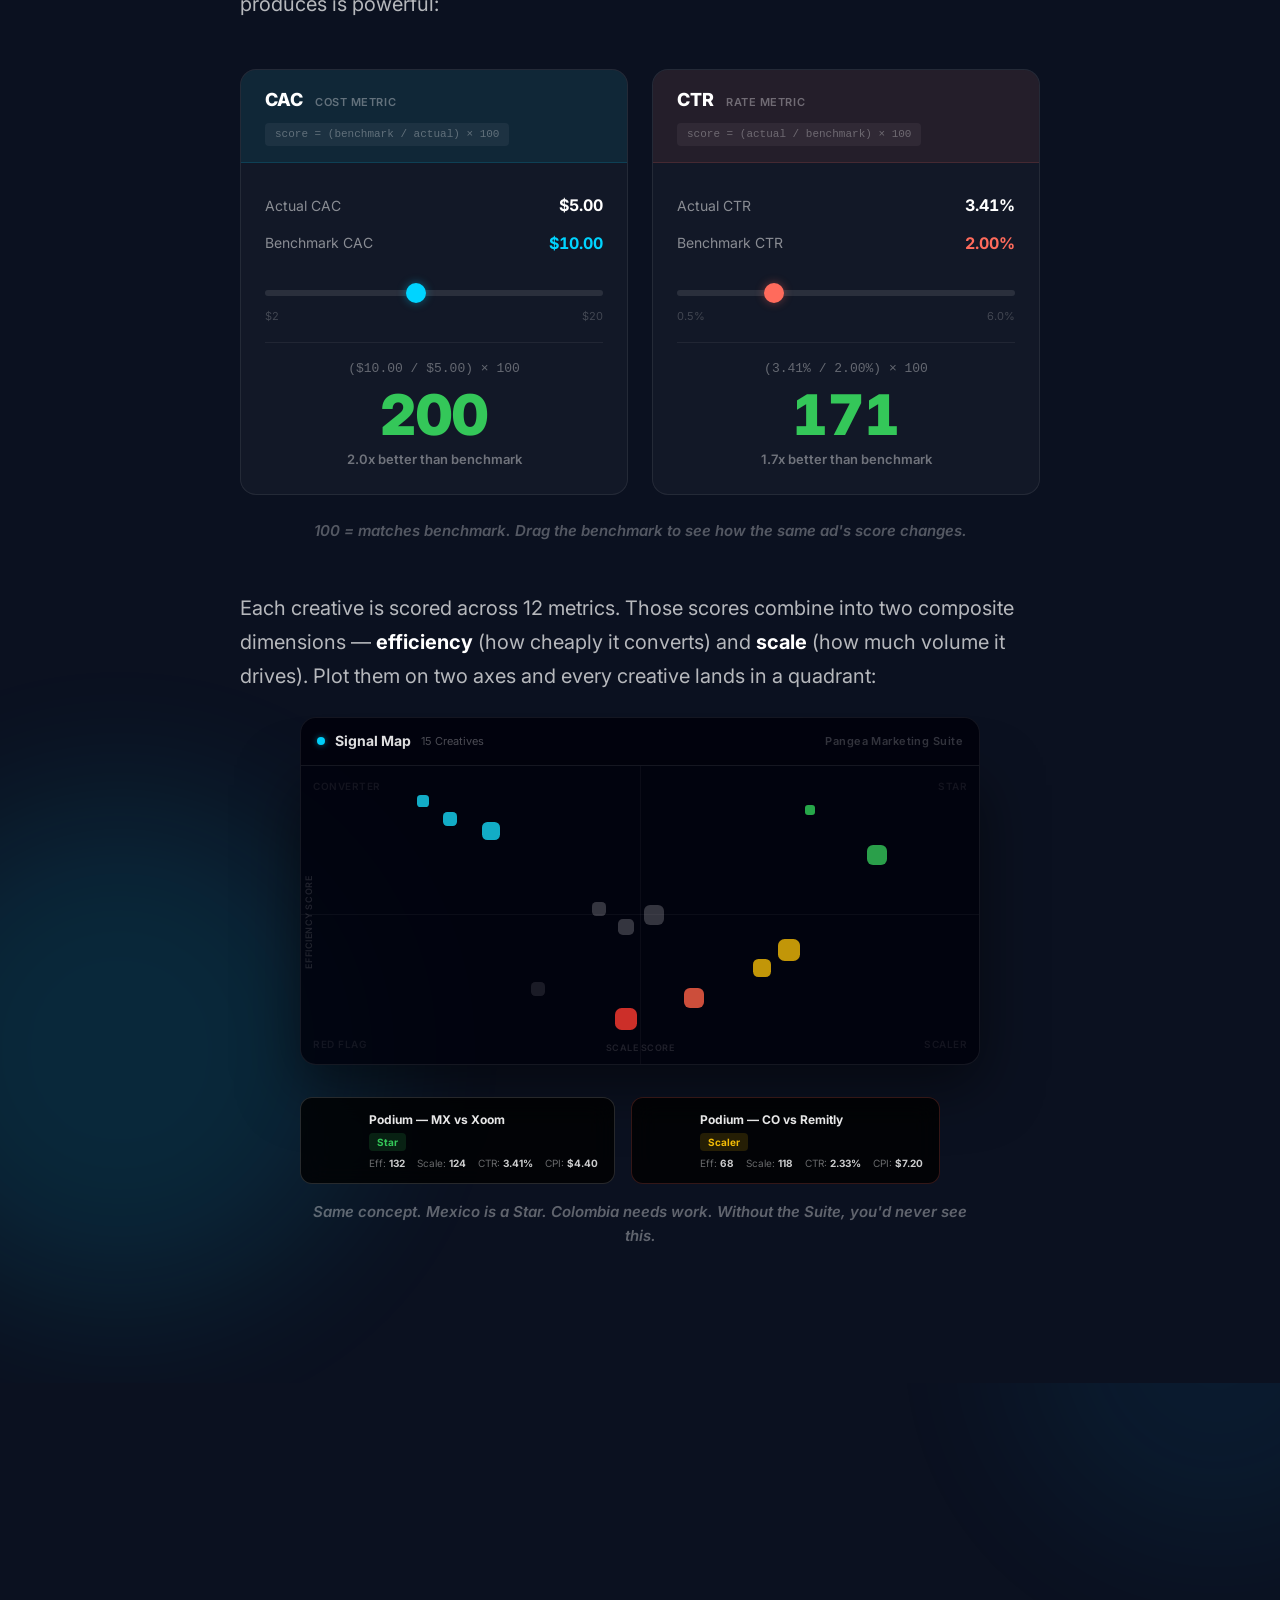
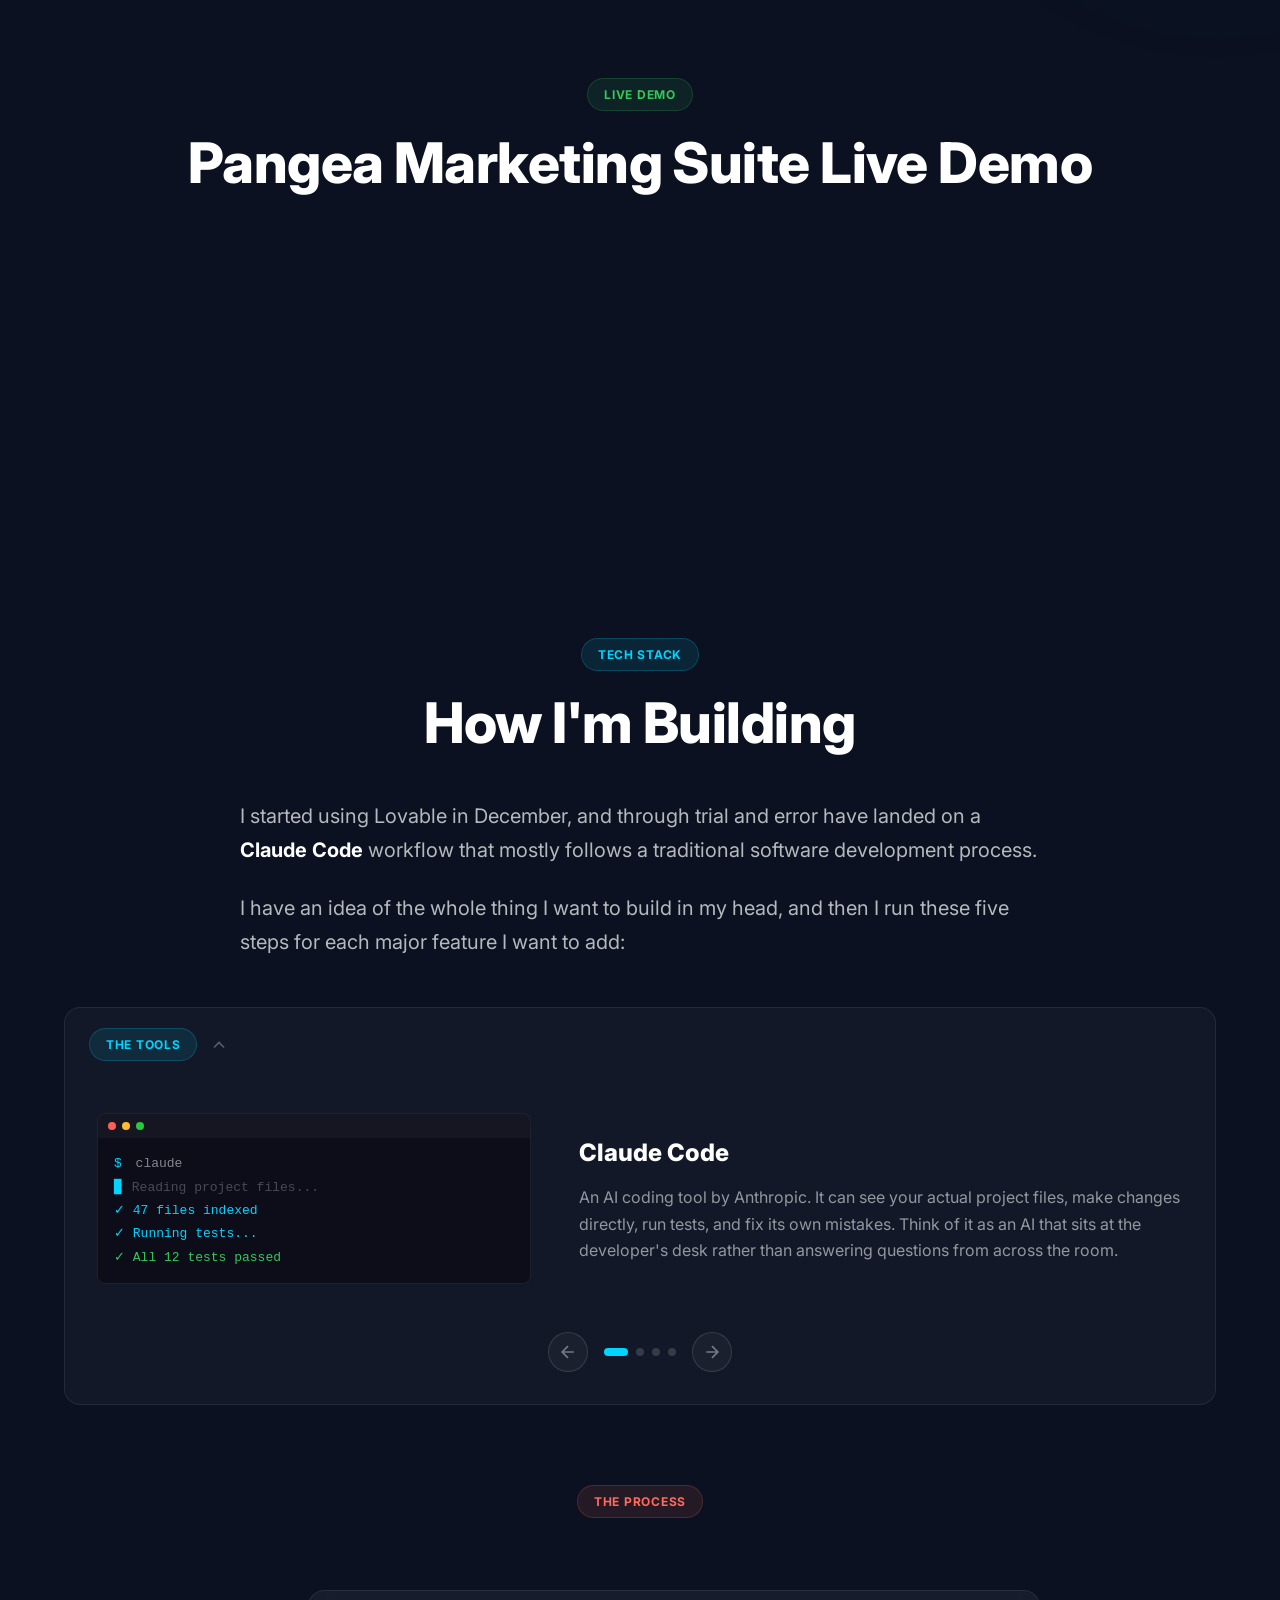
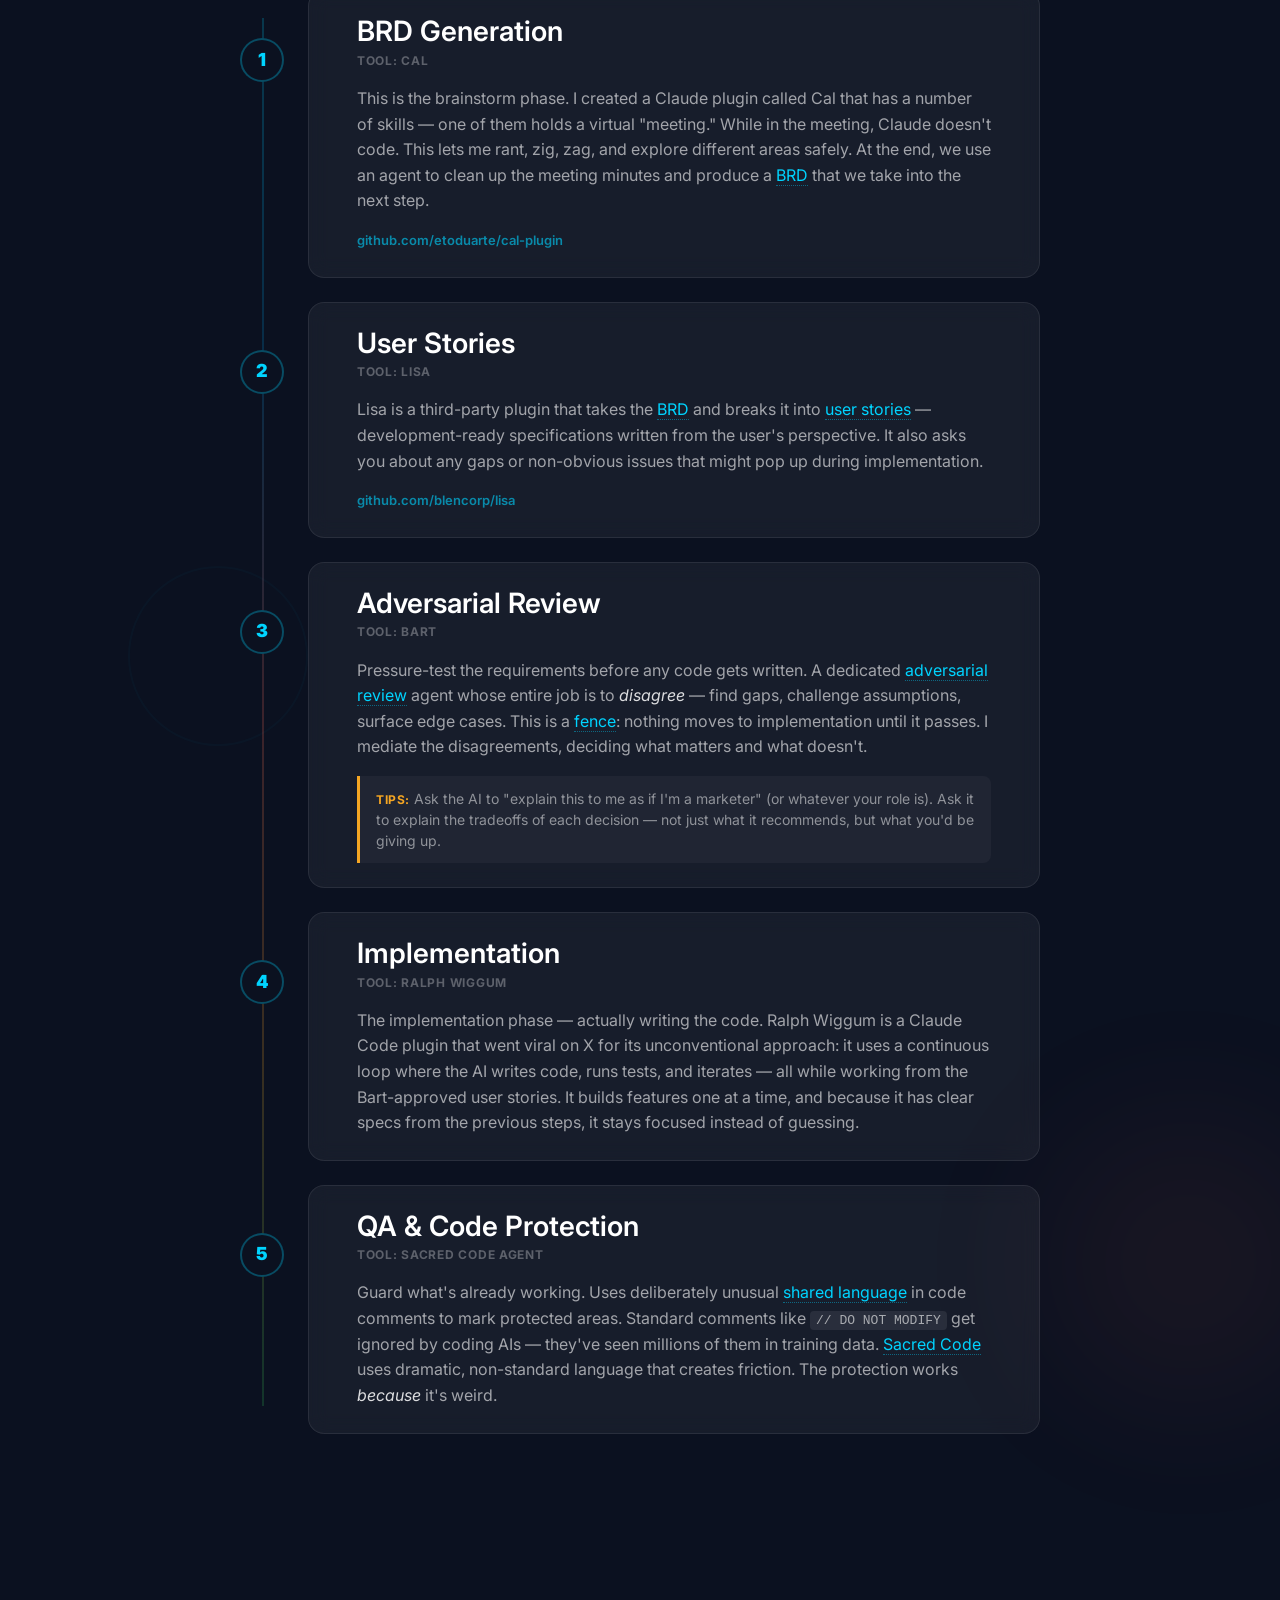
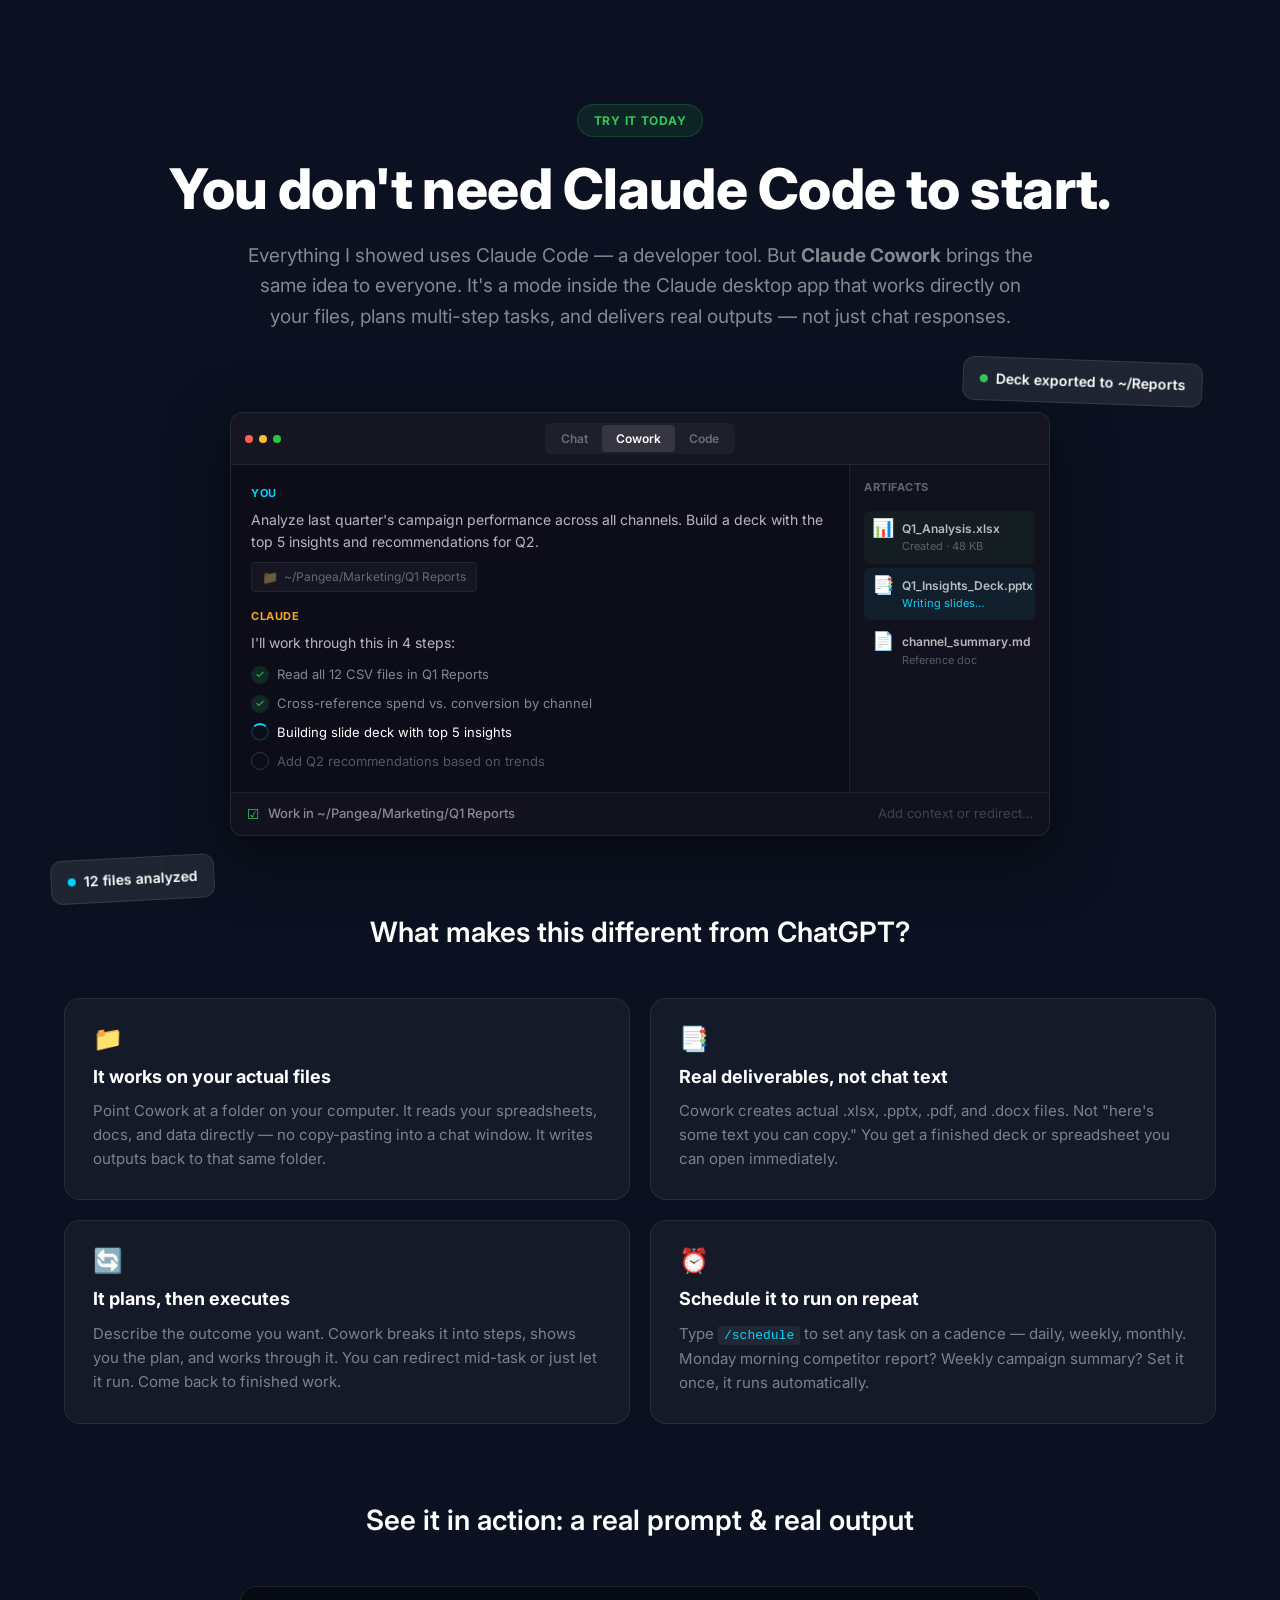
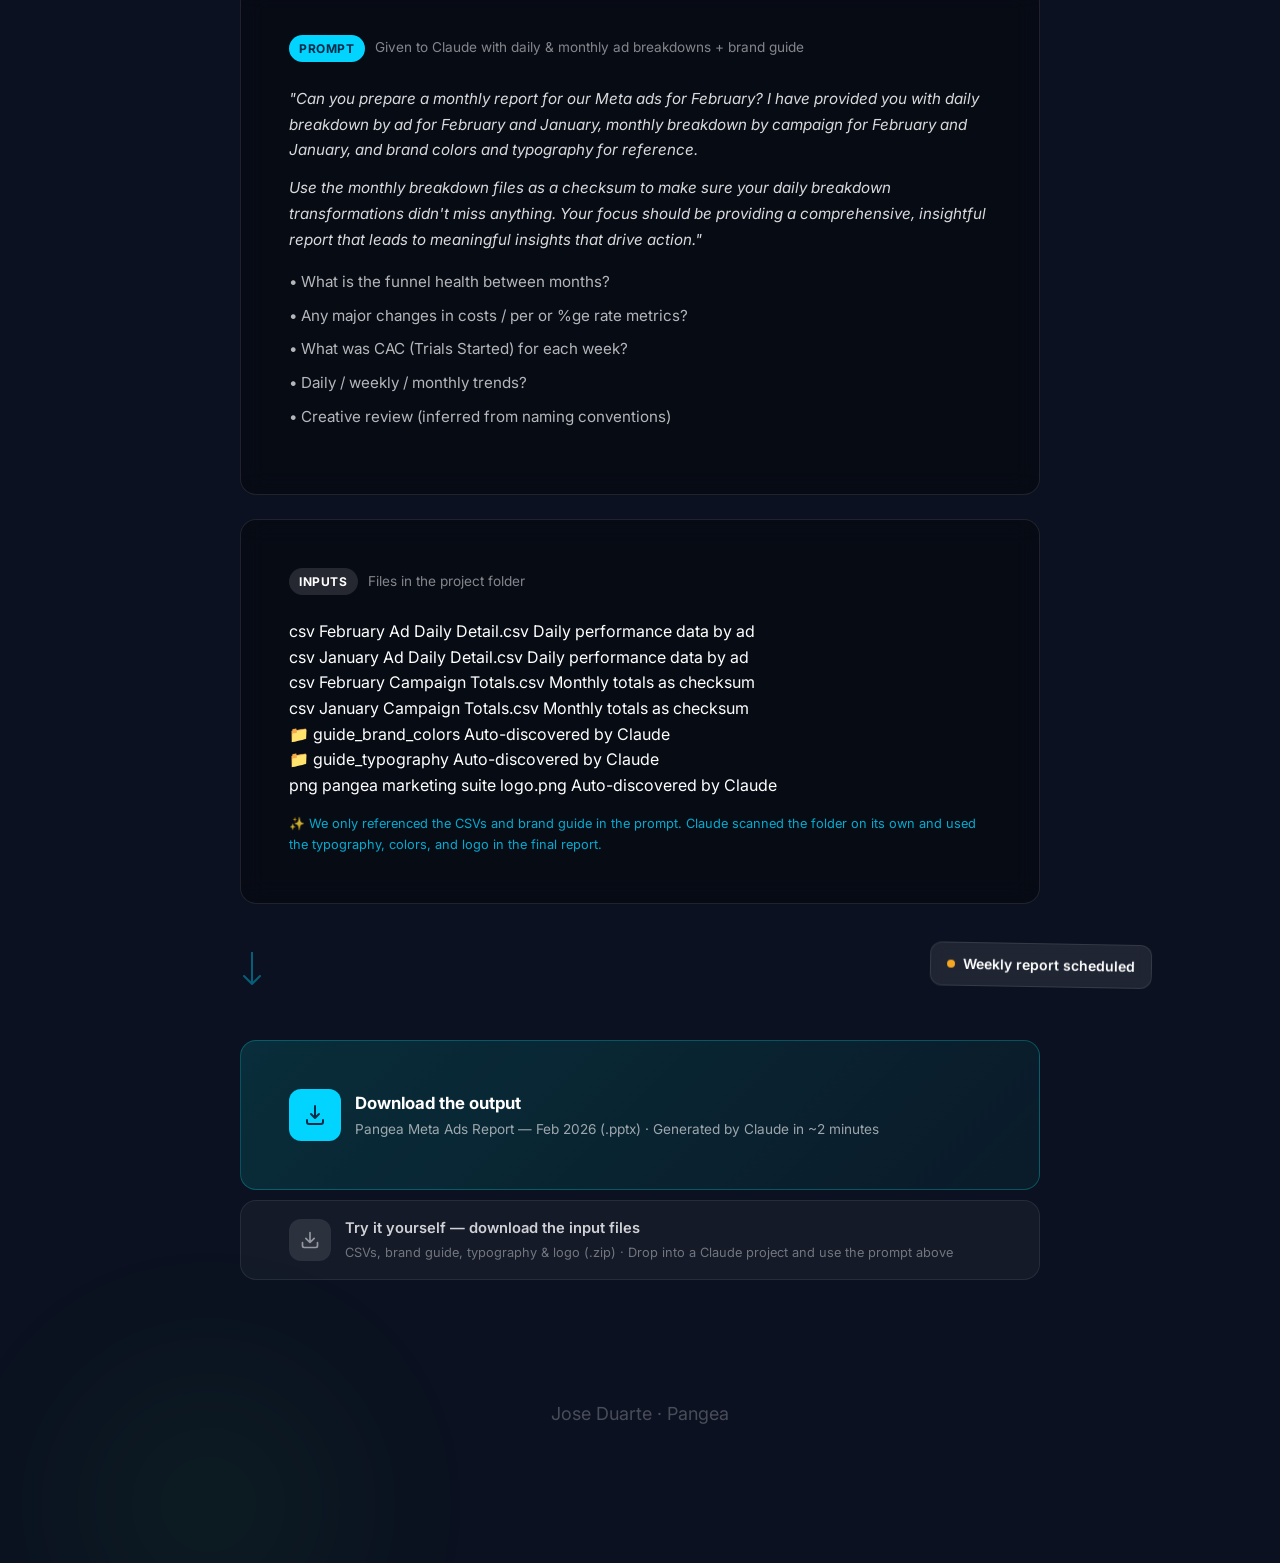
==== commit 4061ac3a: "Add password protection to main site index page Same branded password gate (Pangea2026) on the root " ====
--- a/site/index.html
+++ b/site/index.html
@@ -9,6 +9,75 @@
   <link rel="stylesheet" href="styles.css">
 </head>
 <body>
+  <!-- Password Gate -->
+  <div id="passwordGate" style="
+    position: fixed; inset: 0; z-index: 9999;
+    display: flex; align-items: center; justify-content: center;
+    background: linear-gradient(180deg, #002B49 0%, #0A1E3D 100%);
+    font-family: 'Inter', system-ui, -apple-system, sans-serif;
+  ">
+    <div style="
+      text-align: center; padding: 48px; max-width: 400px; width: 90%;
+      background: rgba(255,255,255,0.05); border-radius: 20px;
+      border: 1px solid rgba(255,255,255,0.1);
+      backdrop-filter: blur(20px);
+    ">
+      <div style="font-size: 20px; font-weight: 700; color: #fff; margin-bottom: 8px;">
+        <span style="color: #00D4FF;">&psi;</span> pangea
+      </div>
+      <p style="color: rgba(255,255,255,0.6); font-size: 14px; margin-bottom: 32px;">
+        Enter the password to view this page.
+      </p>
+      <form id="passwordForm" onsubmit="return checkPassword(event)">
+        <input
+          id="passwordInput"
+          type="password"
+          placeholder="Password"
+          autocomplete="off"
+          style="
+            width: 100%; box-sizing: border-box; padding: 14px 20px;
+            border-radius: 12px; border: 1px solid rgba(255,255,255,0.15);
+            background: rgba(255,255,255,0.08); color: #fff;
+            font-size: 16px; font-family: inherit; outline: none;
+            transition: border-color 0.2s;
+          "
+          onfocus="this.style.borderColor='#00D4FF'"
+          onblur="this.style.borderColor='rgba(255,255,255,0.15)'"
+        >
+        <p id="passwordError" style="
+          color: #FF6B5C; font-size: 13px; margin: 12px 0 0;
+          display: none;
+        ">Incorrect password. Try again.</p>
+        <button type="submit" style="
+          margin-top: 20px; width: 100%; padding: 14px;
+          background: linear-gradient(135deg, #00D4FF, #0099E5); color: #fff;
+          font-size: 16px; font-weight: 600; font-family: inherit;
+          border: none; border-radius: 12px; cursor: pointer;
+          transition: opacity 0.2s;
+        " onmouseover="this.style.opacity='0.9'" onmouseout="this.style.opacity='1'">
+          Enter
+        </button>
+      </form>
+    </div>
+  </div>
+  <script>
+    function checkPassword(e) {
+      e.preventDefault();
+      var input = document.getElementById('passwordInput');
+      if (input.value === 'Pangea2026') {
+        document.getElementById('passwordGate').style.display = 'none';
+        sessionStorage.setItem('pangea_auth', '1');
+      } else {
+        document.getElementById('passwordError').style.display = 'block';
+        input.value = '';
+        input.focus();
+      }
+      return false;
+    }
+    if (sessionStorage.getItem('pangea_auth') === '1') {
+      document.getElementById('passwordGate').style.display = 'none';
+    }
+  </script>
 
 <!-- Scroll Progress Bar -->
 <div class="scroll-progress" id="scrollProgress"></div>
@@ -1027,19 +1096,108 @@
       </div>
     </div>
 
-    <!-- Quick tips -->
-    <h3 class="h3 reveal" style="text-align: center; margin-top: var(--space-xl); color: var(--white);">Quick tips that work in any Claude plan</h3>
-
-    <div class="cowork-tips reveal" style="margin-top: var(--space-lg);">
-      <div class="cowork-tip">
-        <strong>Show, don't describe.</strong> Paste 3-5 examples of what you want before asking Claude to create something new. More effective than any written instruction.
-      </div>
-      <div class="cowork-tip">
-        <strong>Data first, question last.</strong> Paste your doc <em>above</em> your question. This order alone improves results by up to 30%.
-      </div>
-      <div class="cowork-tip">
-        <strong>Make it critique itself.</strong> "Now review this from the perspective of a skeptical customer. What would make them ignore this? Fix it."
-      </div>
+    <!-- Real prompt example -->
+    <h3 class="h3 reveal" style="text-align: center; margin-top: var(--space-xl); color: var(--white);">See it in action: a real prompt &amp; real output</h3>
+
+    <div class="prompt-showcase reveal" style="margin-top: var(--space-lg); max-width: 800px; margin-left: auto; margin-right: auto;">
+      <div style="background: rgba(0,0,0,0.35); border-radius: 16px; padding: var(--space-lg); border: 1px solid rgba(255,255,255,0.1); backdrop-filter: blur(12px);">
+        <div style="display: flex; align-items: center; gap: 10px; margin-bottom: var(--space-md);">
+          <span style="background: var(--cyan); color: var(--navy); font-weight: 700; font-size: 0.75rem; padding: 4px 10px; border-radius: 20px; text-transform: uppercase; letter-spacing: 0.05em;">Prompt</span>
+          <span style="color: rgba(255,255,255,0.5); font-size: 0.85rem;">Given to Claude with daily &amp; monthly ad breakdowns + brand guide</span>
+        </div>
+        <div style="color: rgba(255,255,255,0.85); font-size: 0.95rem; line-height: 1.7; font-family: 'Inter', sans-serif;">
+          <p style="margin-bottom: 12px;"><em>"Can you prepare a monthly report for our Meta ads for February? I have provided you with daily breakdown by ad for February and January, monthly breakdown by campaign for February and January, and brand colors and typography for reference.</em></p>
+          <p style="margin-bottom: 12px;"><em>Use the monthly breakdown files as a checksum to make sure your daily breakdown transformations didn't miss anything. Your focus should be providing a comprehensive, insightful report that leads to meaningful insights that drive action."</em></p>
+          <ul style="list-style: none; padding: 0; margin: 0 0 12px 0;">
+            <li style="padding: 4px 0; color: rgba(255,255,255,0.7);">&#x2022; What is the funnel health between months?</li>
+            <li style="padding: 4px 0; color: rgba(255,255,255,0.7);">&#x2022; Any major changes in costs / per or %ge rate metrics?</li>
+            <li style="padding: 4px 0; color: rgba(255,255,255,0.7);">&#x2022; What was CAC (Trials Started) for each week?</li>
+            <li style="padding: 4px 0; color: rgba(255,255,255,0.7);">&#x2022; Daily / weekly / monthly trends?</li>
+            <li style="padding: 4px 0; color: rgba(255,255,255,0.7);">&#x2022; Creative review (inferred from naming conventions)</li>
+          </ul>
+        </div>
+      </div>
+
+      <!-- Input files -->
+      <div style="background: rgba(0,0,0,0.35); border-radius: 16px; padding: var(--space-lg); border: 1px solid rgba(255,255,255,0.1); backdrop-filter: blur(12px); margin-top: var(--space-md);">
+        <div style="display: flex; align-items: center; gap: 10px; margin-bottom: var(--space-md);">
+          <span style="background: rgba(255,255,255,0.12); color: var(--white); font-weight: 700; font-size: 0.75rem; padding: 4px 10px; border-radius: 20px; text-transform: uppercase; letter-spacing: 0.05em;">Inputs</span>
+          <span style="color: rgba(255,255,255,0.5); font-size: 0.85rem;">Files in the project folder</span>
+        </div>
+        <div class="input-files-list">
+          <div class="input-file">
+            <span class="input-file-icon input-file-icon--csv">csv</span>
+            <span class="input-file-name">February Ad Daily Detail.csv</span>
+            <span class="input-file-desc">Daily performance data by ad</span>
+          </div>
+          <div class="input-file">
+            <span class="input-file-icon input-file-icon--csv">csv</span>
+            <span class="input-file-name">January Ad Daily Detail.csv</span>
+            <span class="input-file-desc">Daily performance data by ad</span>
+          </div>
+          <div class="input-file">
+            <span class="input-file-icon input-file-icon--csv">csv</span>
+            <span class="input-file-name">February Campaign Totals.csv</span>
+            <span class="input-file-desc">Monthly totals as checksum</span>
+          </div>
+          <div class="input-file">
+            <span class="input-file-icon input-file-icon--csv">csv</span>
+            <span class="input-file-name">January Campaign Totals.csv</span>
+            <span class="input-file-desc">Monthly totals as checksum</span>
+          </div>
+          <div class="input-file input-file--autodiscovered">
+            <span class="input-file-icon input-file-icon--folder">&#x1F4C1;</span>
+            <span class="input-file-name">guide_brand_colors</span>
+            <span class="input-file-desc">Auto-discovered by Claude</span>
+          </div>
+          <div class="input-file input-file--autodiscovered">
+            <span class="input-file-icon input-file-icon--folder">&#x1F4C1;</span>
+            <span class="input-file-name">guide_typography</span>
+            <span class="input-file-desc">Auto-discovered by Claude</span>
+          </div>
+          <div class="input-file input-file--autodiscovered">
+            <span class="input-file-icon input-file-icon--img">png</span>
+            <span class="input-file-name">pangea marketing suite logo.png</span>
+            <span class="input-file-desc">Auto-discovered by Claude</span>
+          </div>
+        </div>
+        <p style="color: var(--cyan); font-size: 0.8rem; margin-top: var(--space-sm); margin-bottom: 0; opacity: 0.8;">&#x2728; We only referenced the CSVs and brand guide in the prompt. Claude scanned the folder on its own and used the typography, colors, and logo in the final report.</p>
+      </div>
+
+      <div style="text-align: center; margin: var(--space-lg) 0;">
+        <svg width="24" height="40" viewBox="0 0 24 40" fill="none" style="opacity: 0.4;">
+          <path d="M12 0v32m0 0l-8-8m8 8l8-8" stroke="var(--cyan)" stroke-width="2" stroke-linecap="round" stroke-linejoin="round"/>
+        </svg>
+      </div>
+
+      <a href="Pangea_Meta_Ads_Report_Feb2026_V1.pptx" download class="prompt-output-card" style="display: block; background: linear-gradient(135deg, rgba(0,210,211,0.15), rgba(0,210,211,0.05)); border-radius: 16px; padding: var(--space-lg); border: 1px solid rgba(0,210,211,0.3); text-decoration: none; transition: transform 0.2s ease, border-color 0.3s ease; cursor: pointer;">
+        <div style="display: flex; align-items: center; gap: 14px;">
+          <div style="background: var(--cyan); border-radius: 12px; width: 52px; height: 52px; display: flex; align-items: center; justify-content: center; flex-shrink: 0;">
+            <svg width="24" height="24" viewBox="0 0 24 24" fill="none">
+              <path d="M12 3v12m0 0l-4-4m4 4l4-4M4 17v2a2 2 0 002 2h12a2 2 0 002-2v-2" stroke="var(--navy)" stroke-width="2" stroke-linecap="round" stroke-linejoin="round"/>
+            </svg>
+          </div>
+          <div>
+            <div style="color: var(--white); font-weight: 700; font-size: 1.05rem;">Download the output</div>
+            <div style="color: rgba(255,255,255,0.6); font-size: 0.85rem; margin-top: 2px;">Pangea Meta Ads Report — Feb 2026 (.pptx) &middot; Generated by Claude in ~2 minutes</div>
+          </div>
+        </div>
+      </a>
+
+      <!-- Try it yourself -->
+      <a href="demo-inputs.zip" download class="prompt-output-card" style="display: block; background: rgba(255,255,255,0.04); border-radius: 16px; padding: 16px var(--space-lg); border: 1px solid rgba(255,255,255,0.08); text-decoration: none; transition: transform 0.2s ease, border-color 0.3s ease; cursor: pointer; margin-top: 10px;">
+        <div style="display: flex; align-items: center; gap: 14px;">
+          <div style="background: rgba(255,255,255,0.1); border-radius: 12px; width: 42px; height: 42px; display: flex; align-items: center; justify-content: center; flex-shrink: 0;">
+            <svg width="20" height="20" viewBox="0 0 24 24" fill="none">
+              <path d="M21 15v4a2 2 0 01-2 2H5a2 2 0 01-2-2v-4M7 10l5 5 5-5M12 15V3" stroke="rgba(255,255,255,0.5)" stroke-width="2" stroke-linecap="round" stroke-linejoin="round"/>
+            </svg>
+          </div>
+          <div>
+            <div style="color: rgba(255,255,255,0.8); font-weight: 600; font-size: 0.92rem;">Try it yourself &mdash; download the input files</div>
+            <div style="color: rgba(255,255,255,0.4); font-size: 0.8rem; margin-top: 2px;">CSVs, brand guide, typography &amp; logo (.zip) &middot; Drop into a Claude project and use the prompt above</div>
+          </div>
+        </div>
+      </a>
     </div>
 
 
--- a/site/styles.css
+++ b/site/styles.css
@@ -96,8 +96,9 @@
 .display {
   font-weight: 900;
   font-size: clamp(48px, 8vw, 96px);
-  line-height: 1.05;
+  line-height: 1.1;
   letter-spacing: -0.02em;
+  padding-bottom: 0.05em;
 }
 .h1 {
   font-weight: 800;
@@ -238,6 +239,8 @@
   -webkit-background-clip: text;
   -webkit-text-fill-color: transparent;
   background-clip: text;
+  padding-bottom: 0.15em;
+  margin-bottom: -0.15em;
 }
 
 /* --- Section Spacing --- */
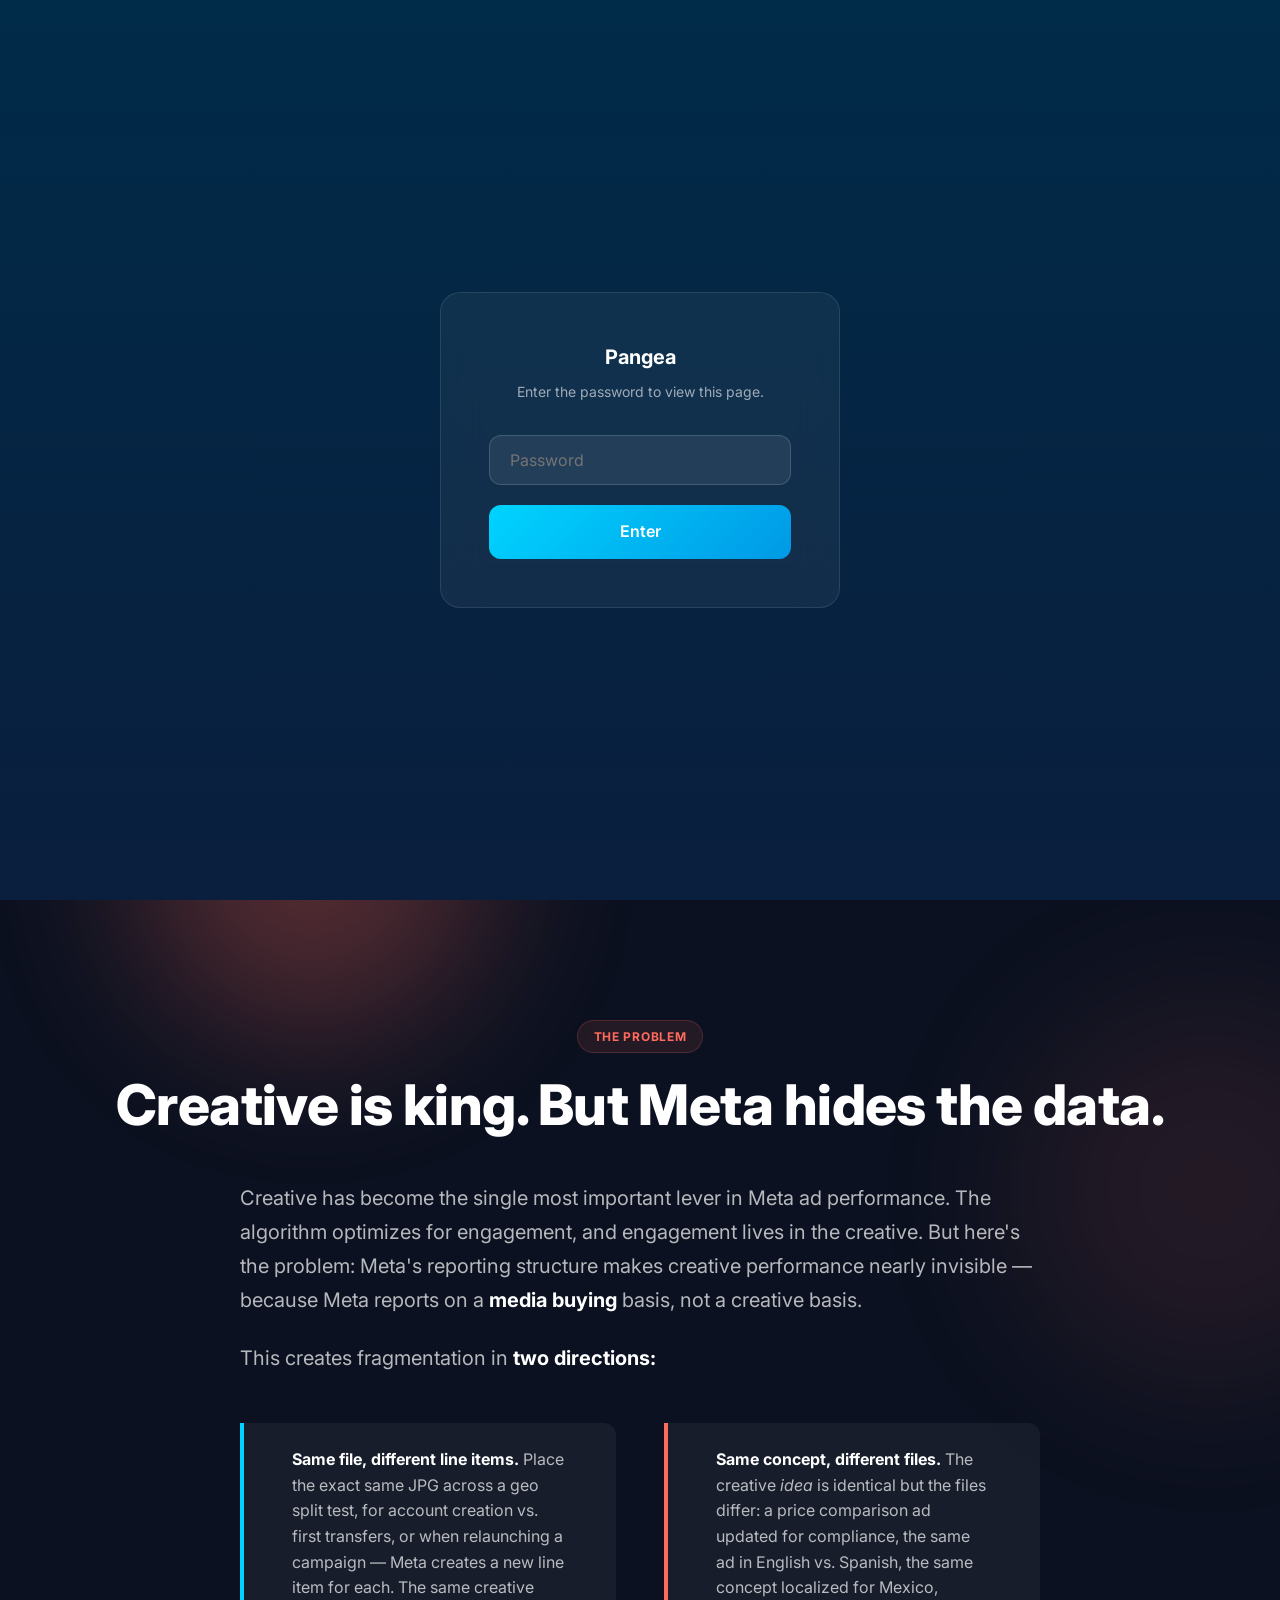
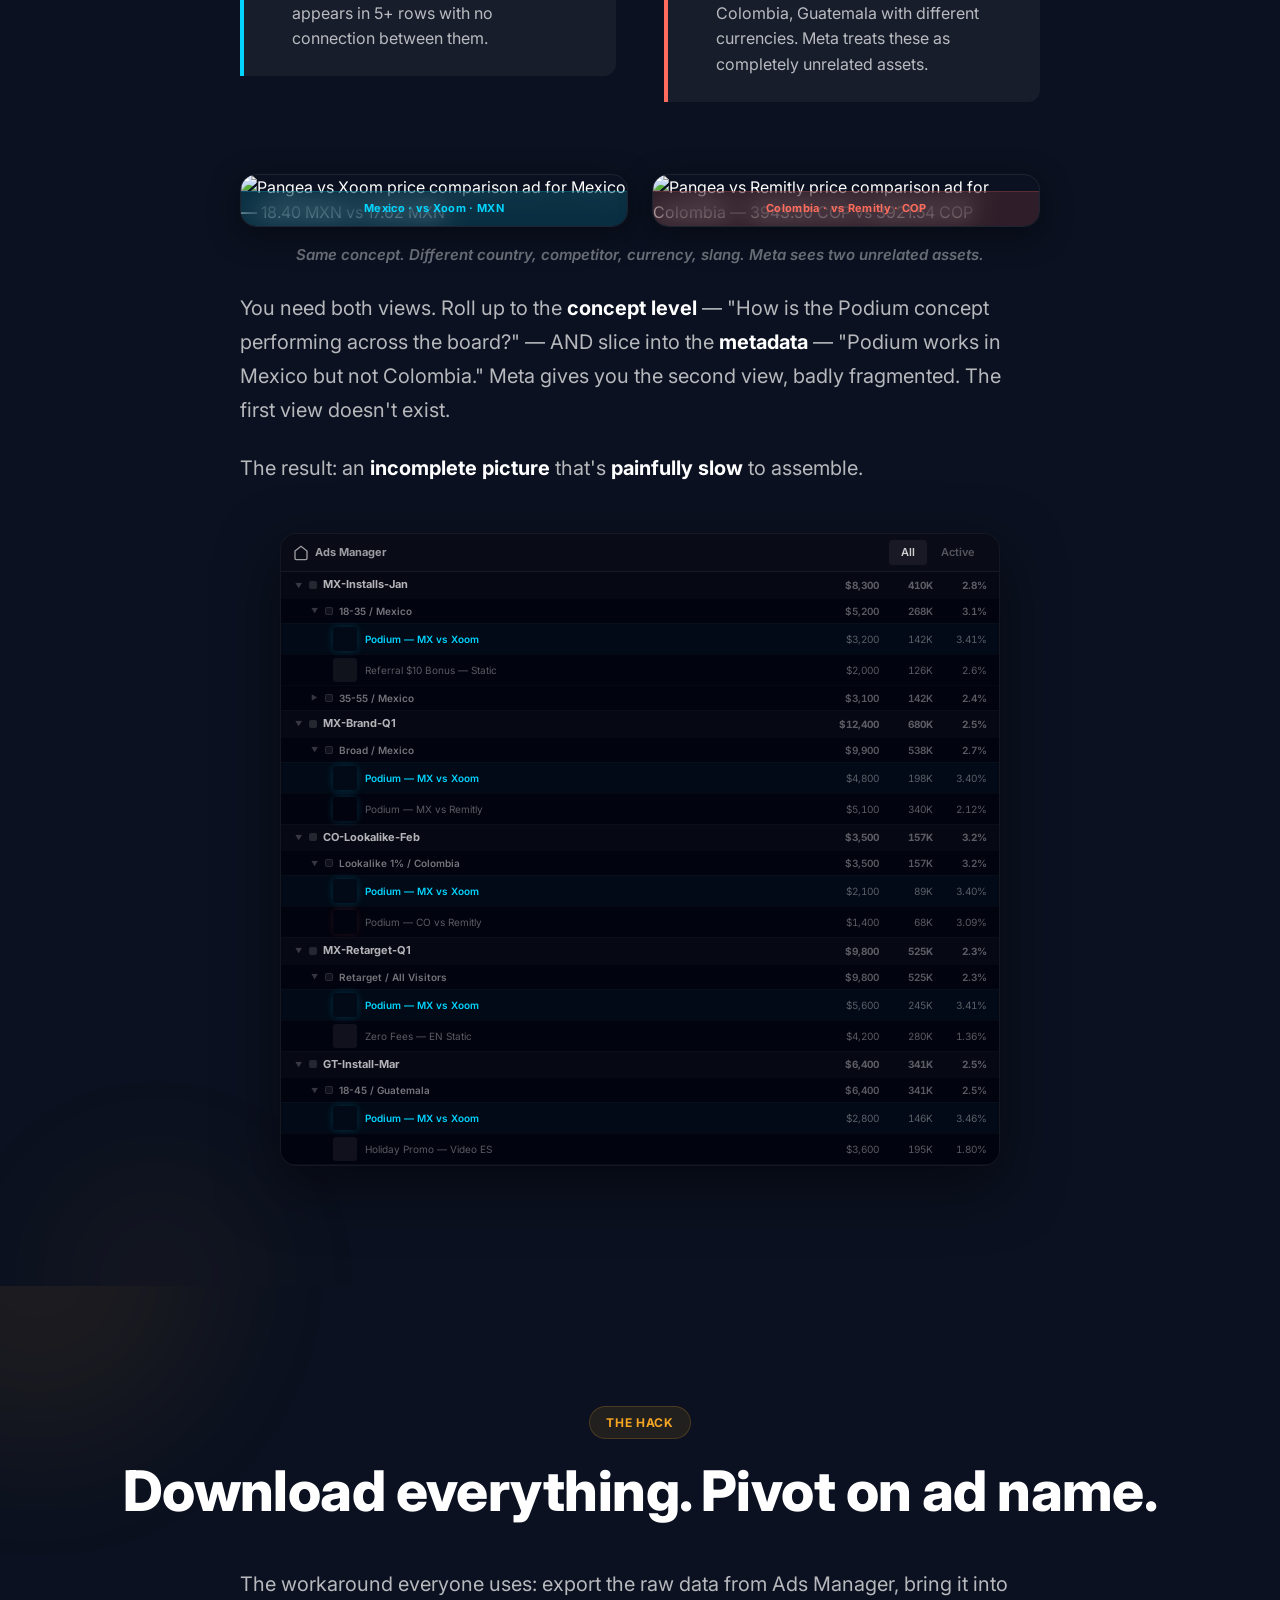
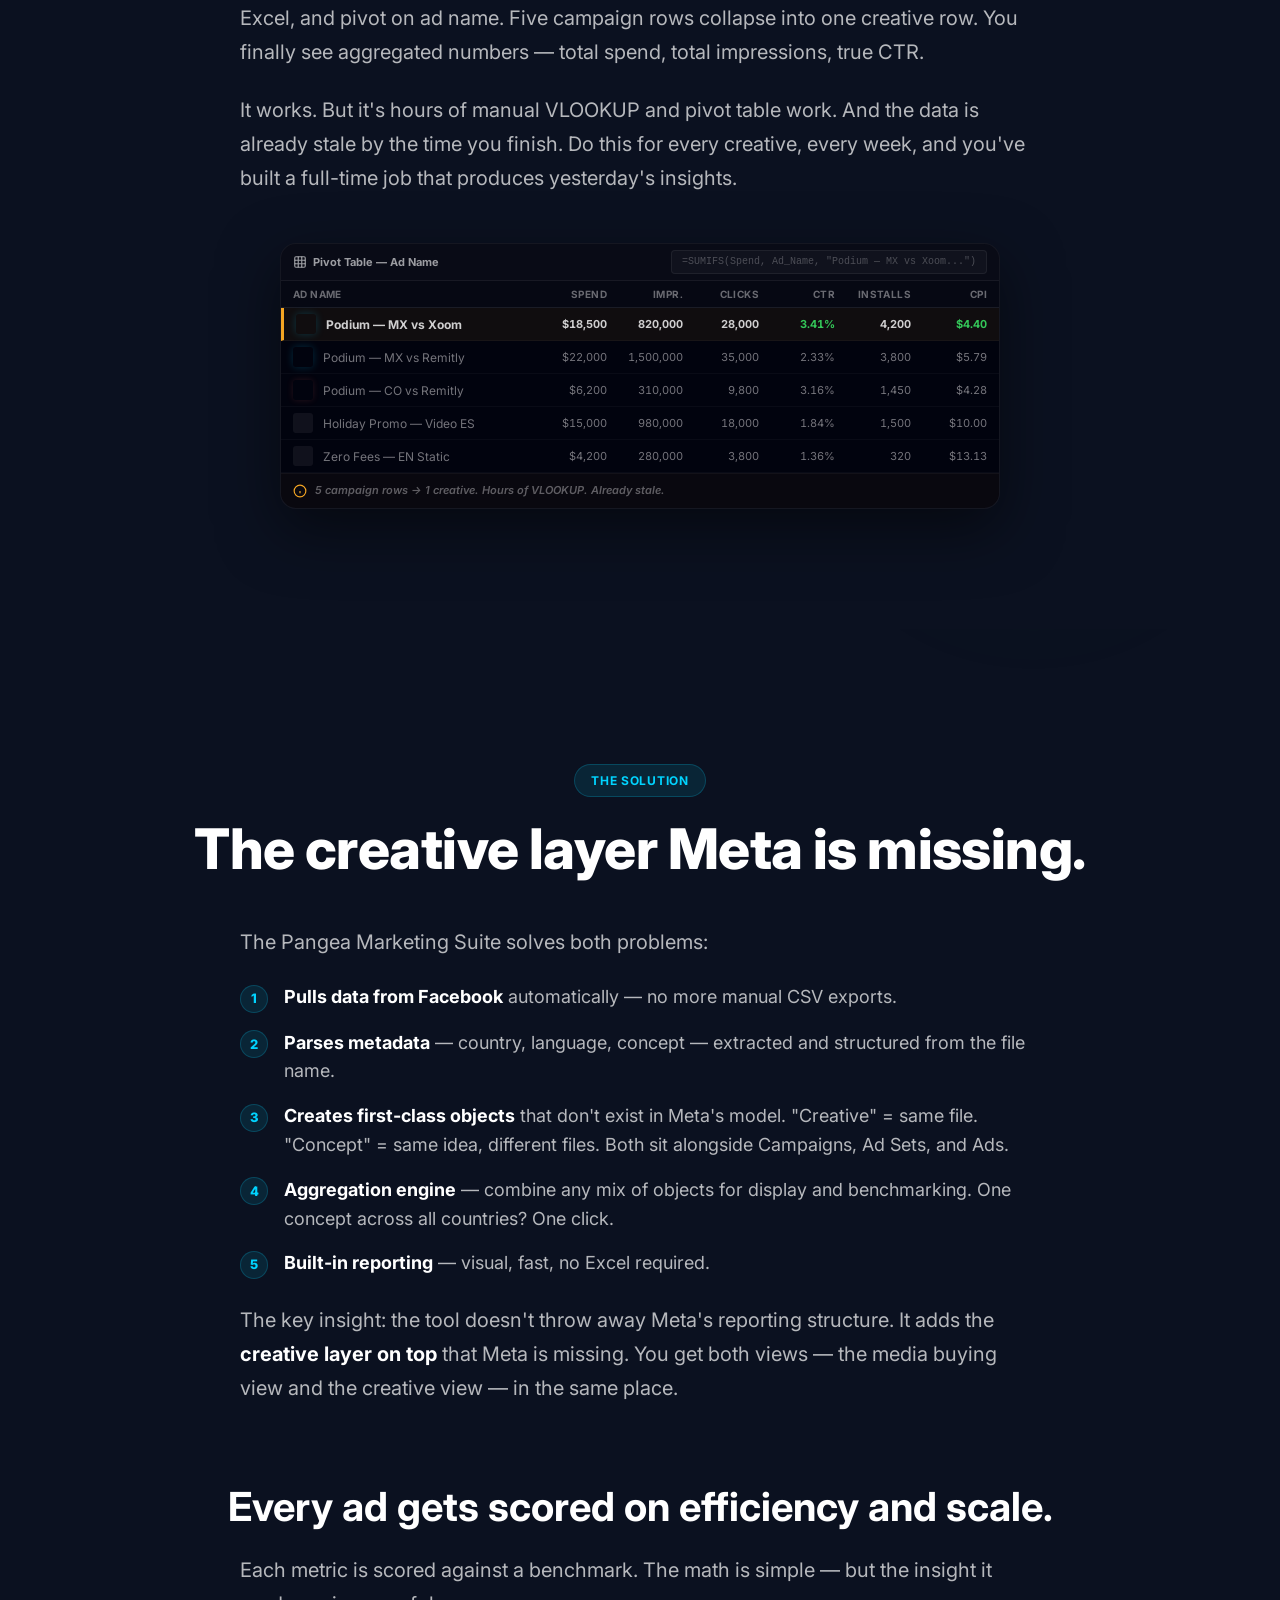
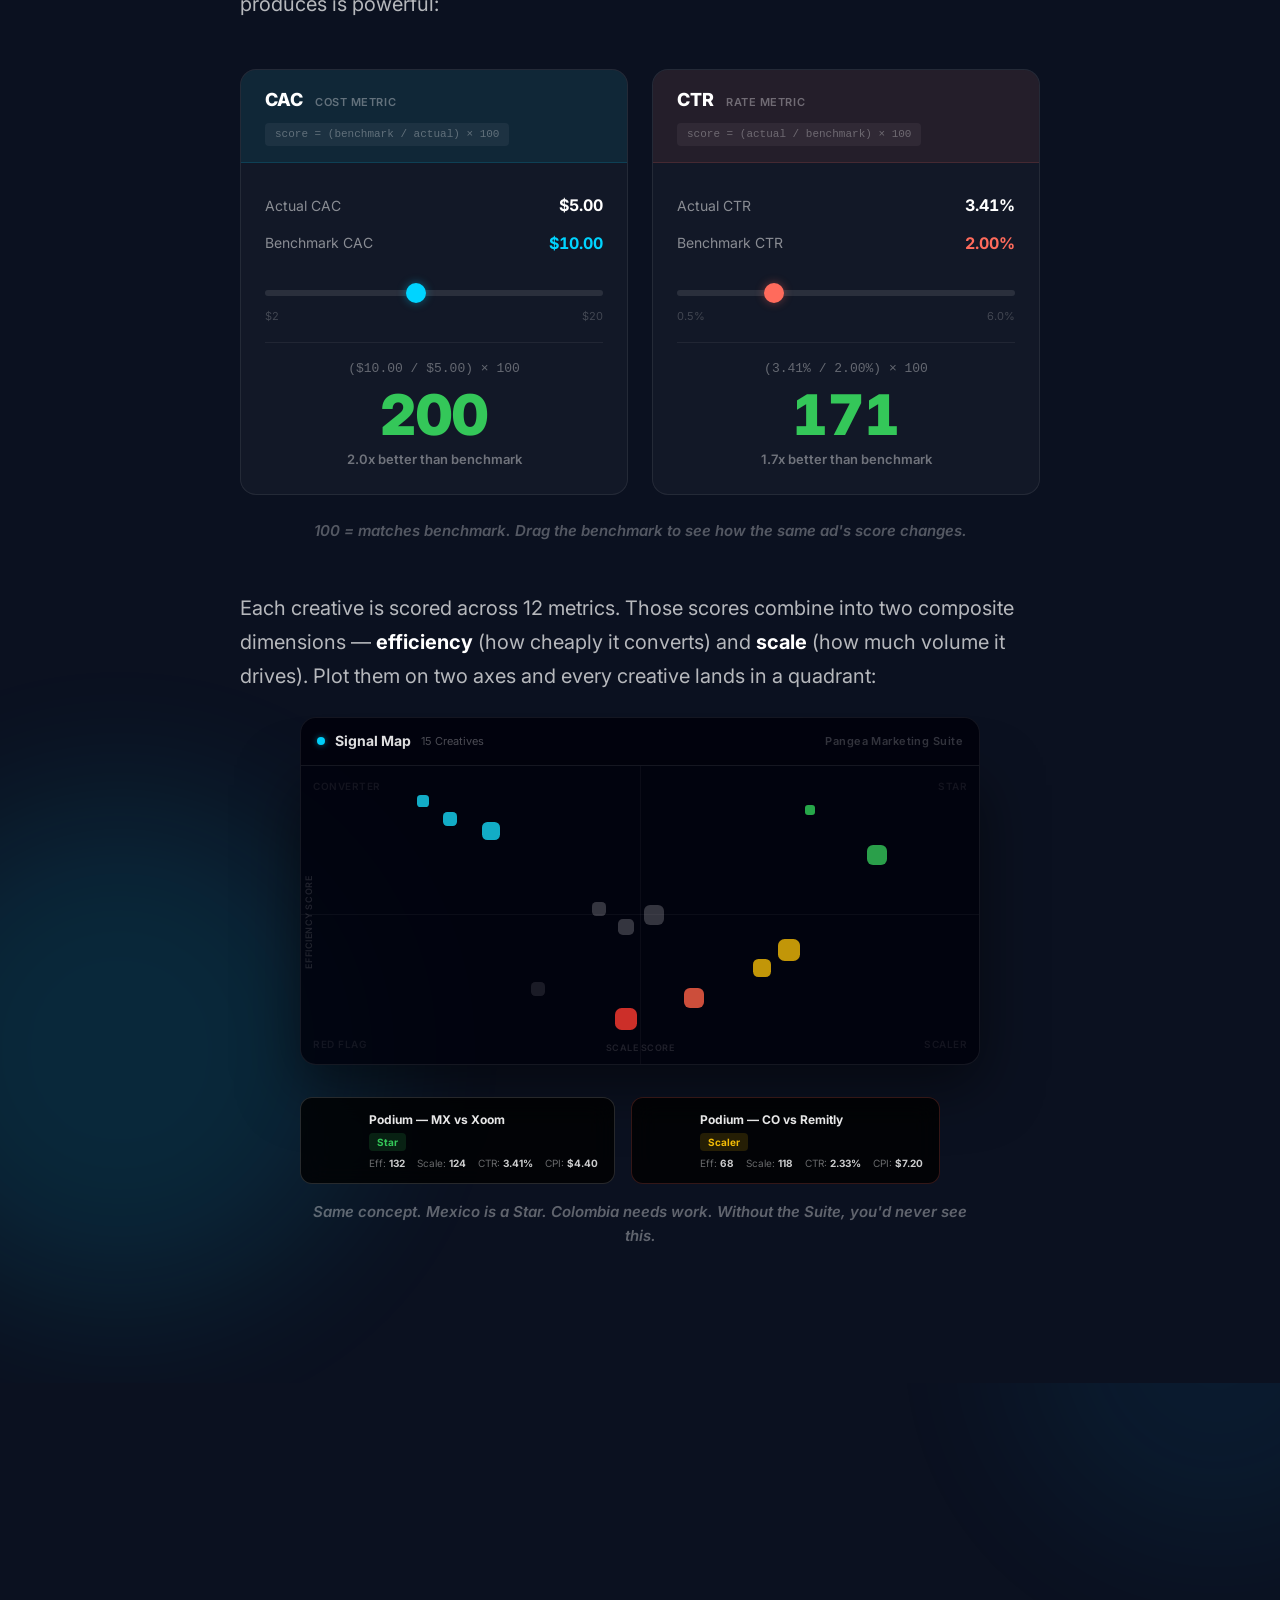
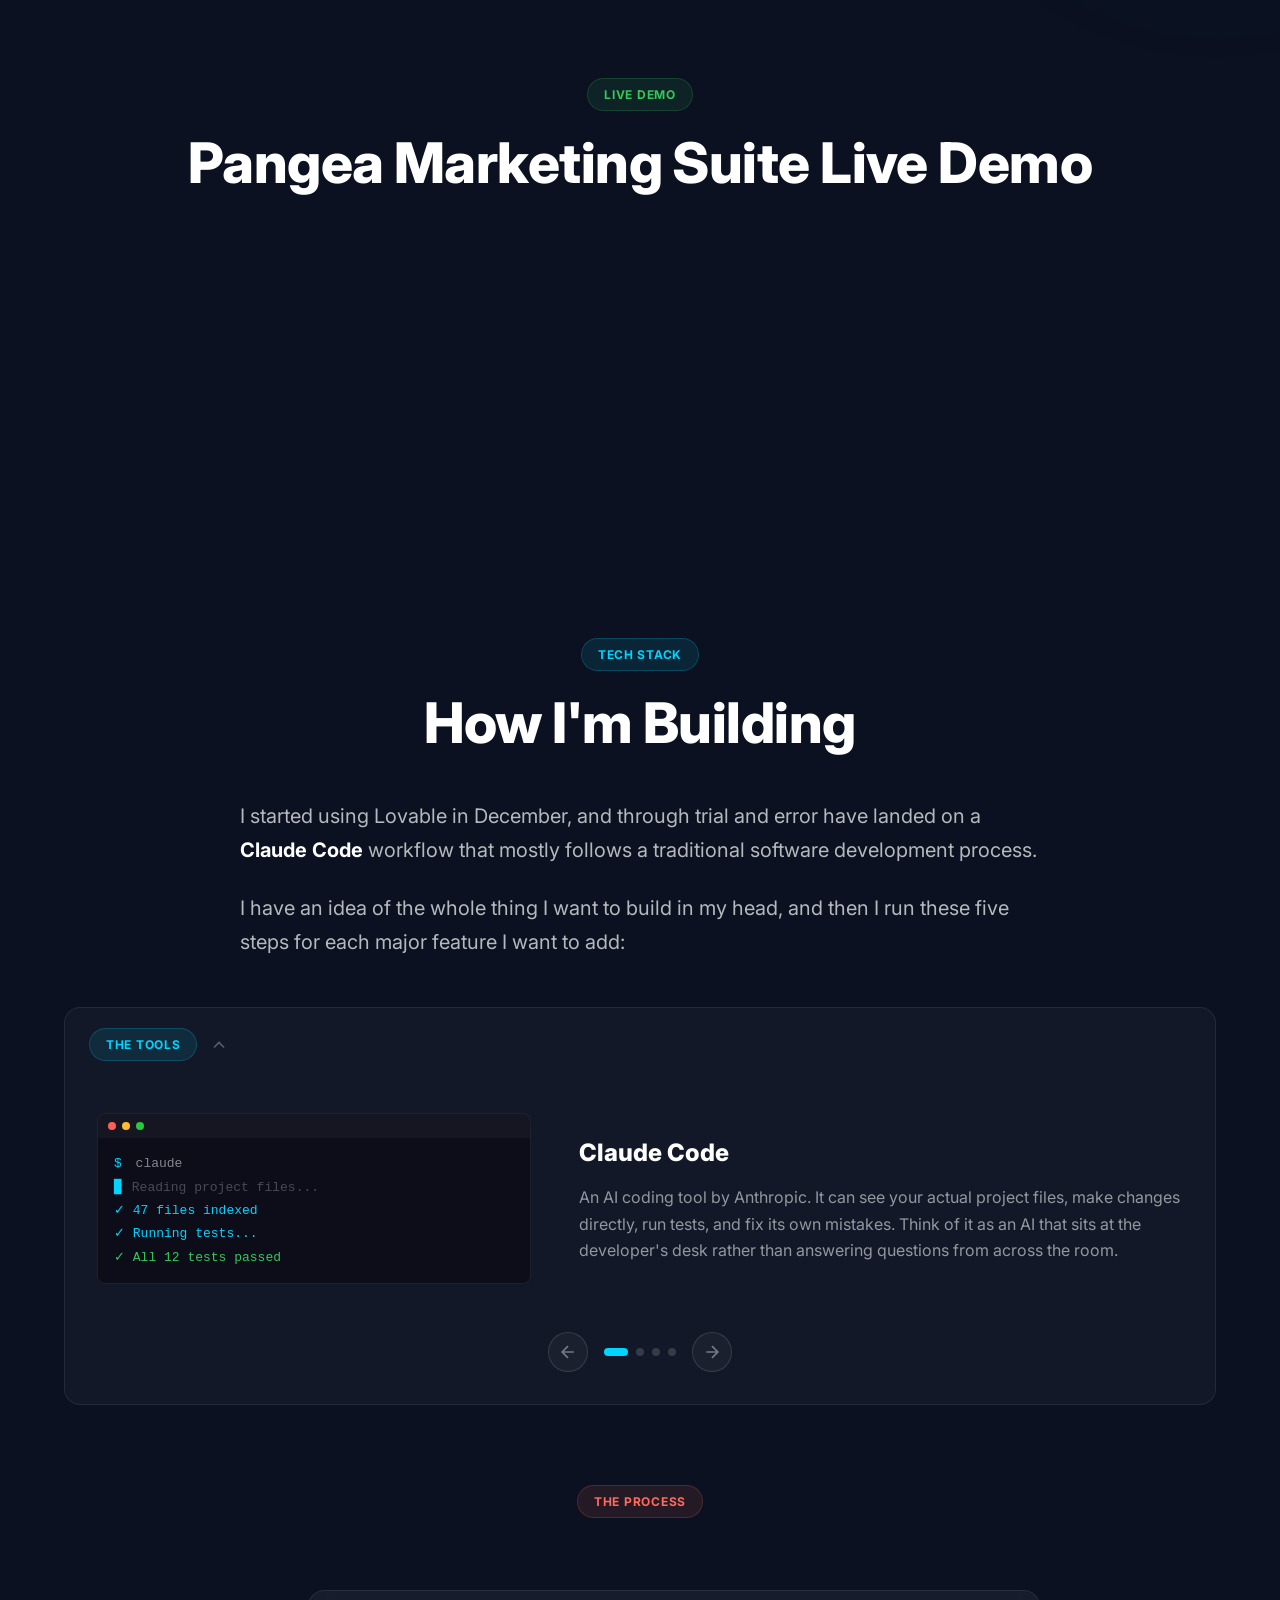
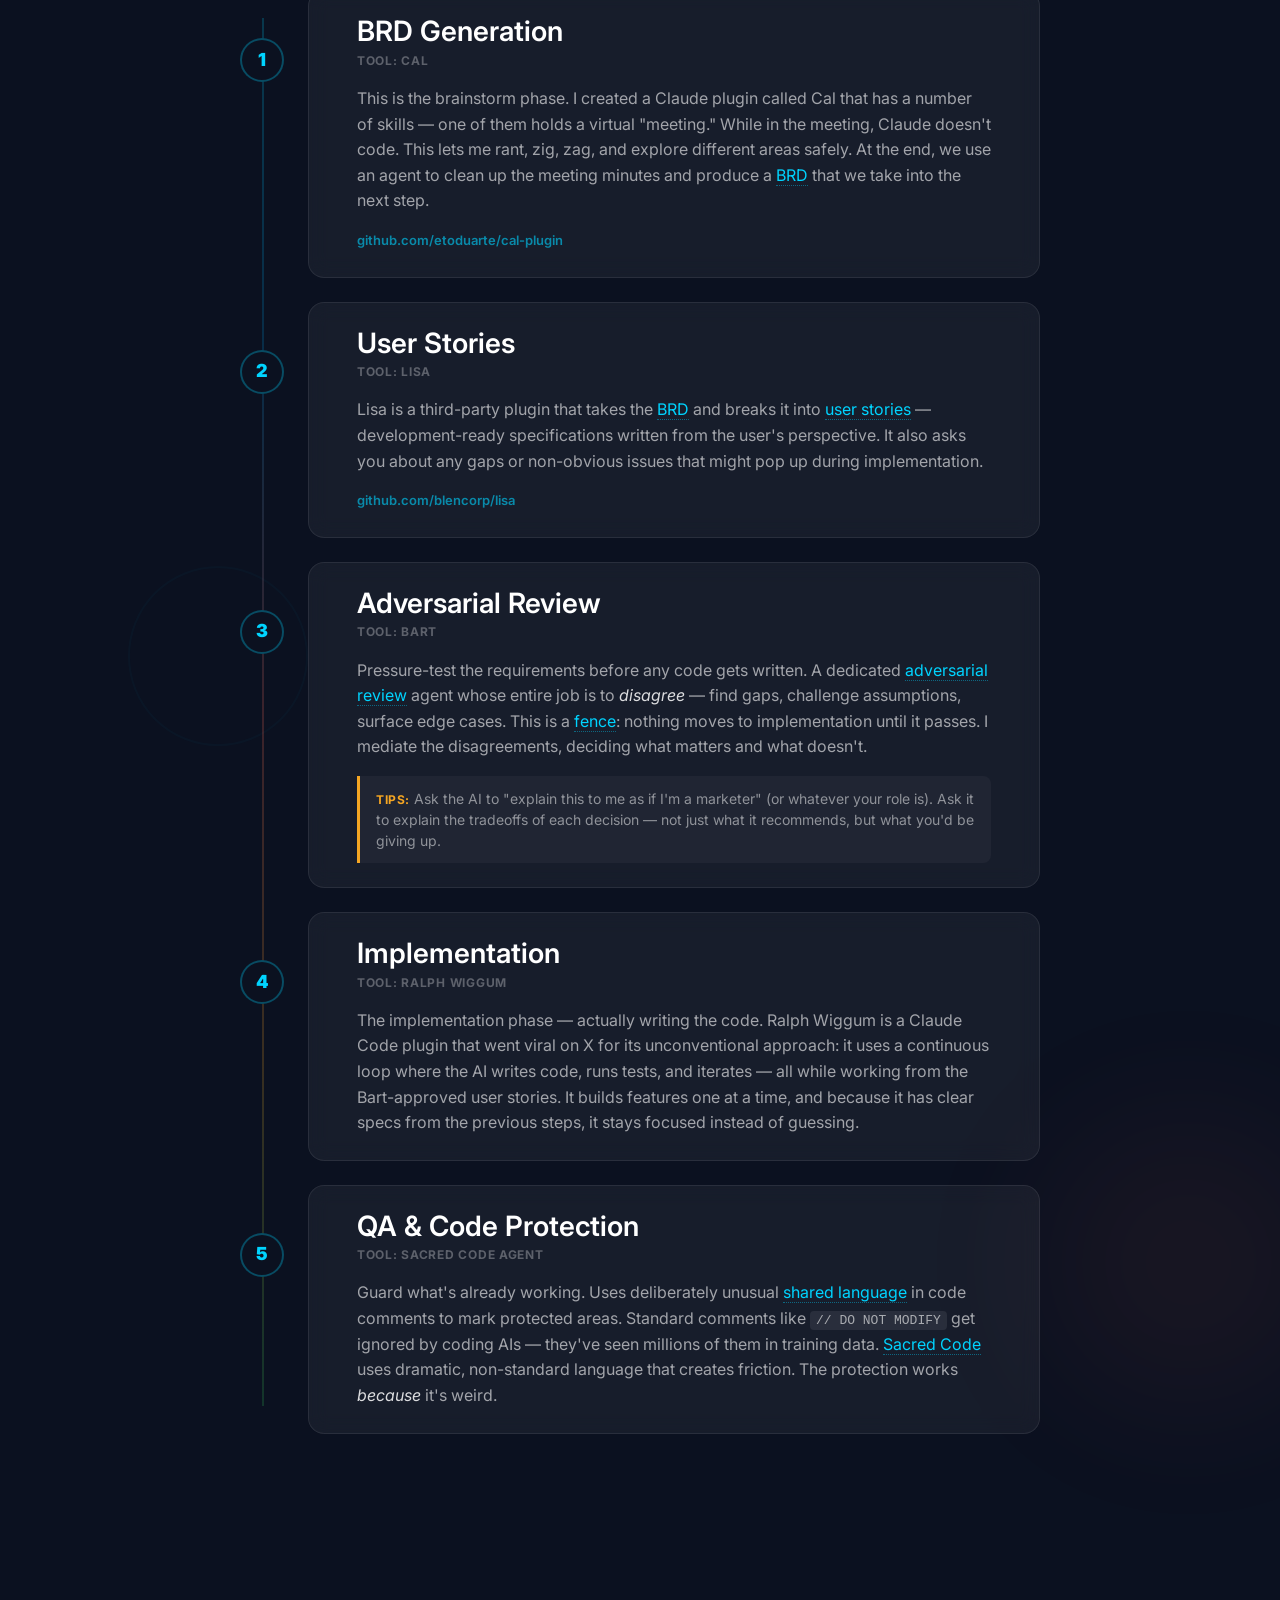
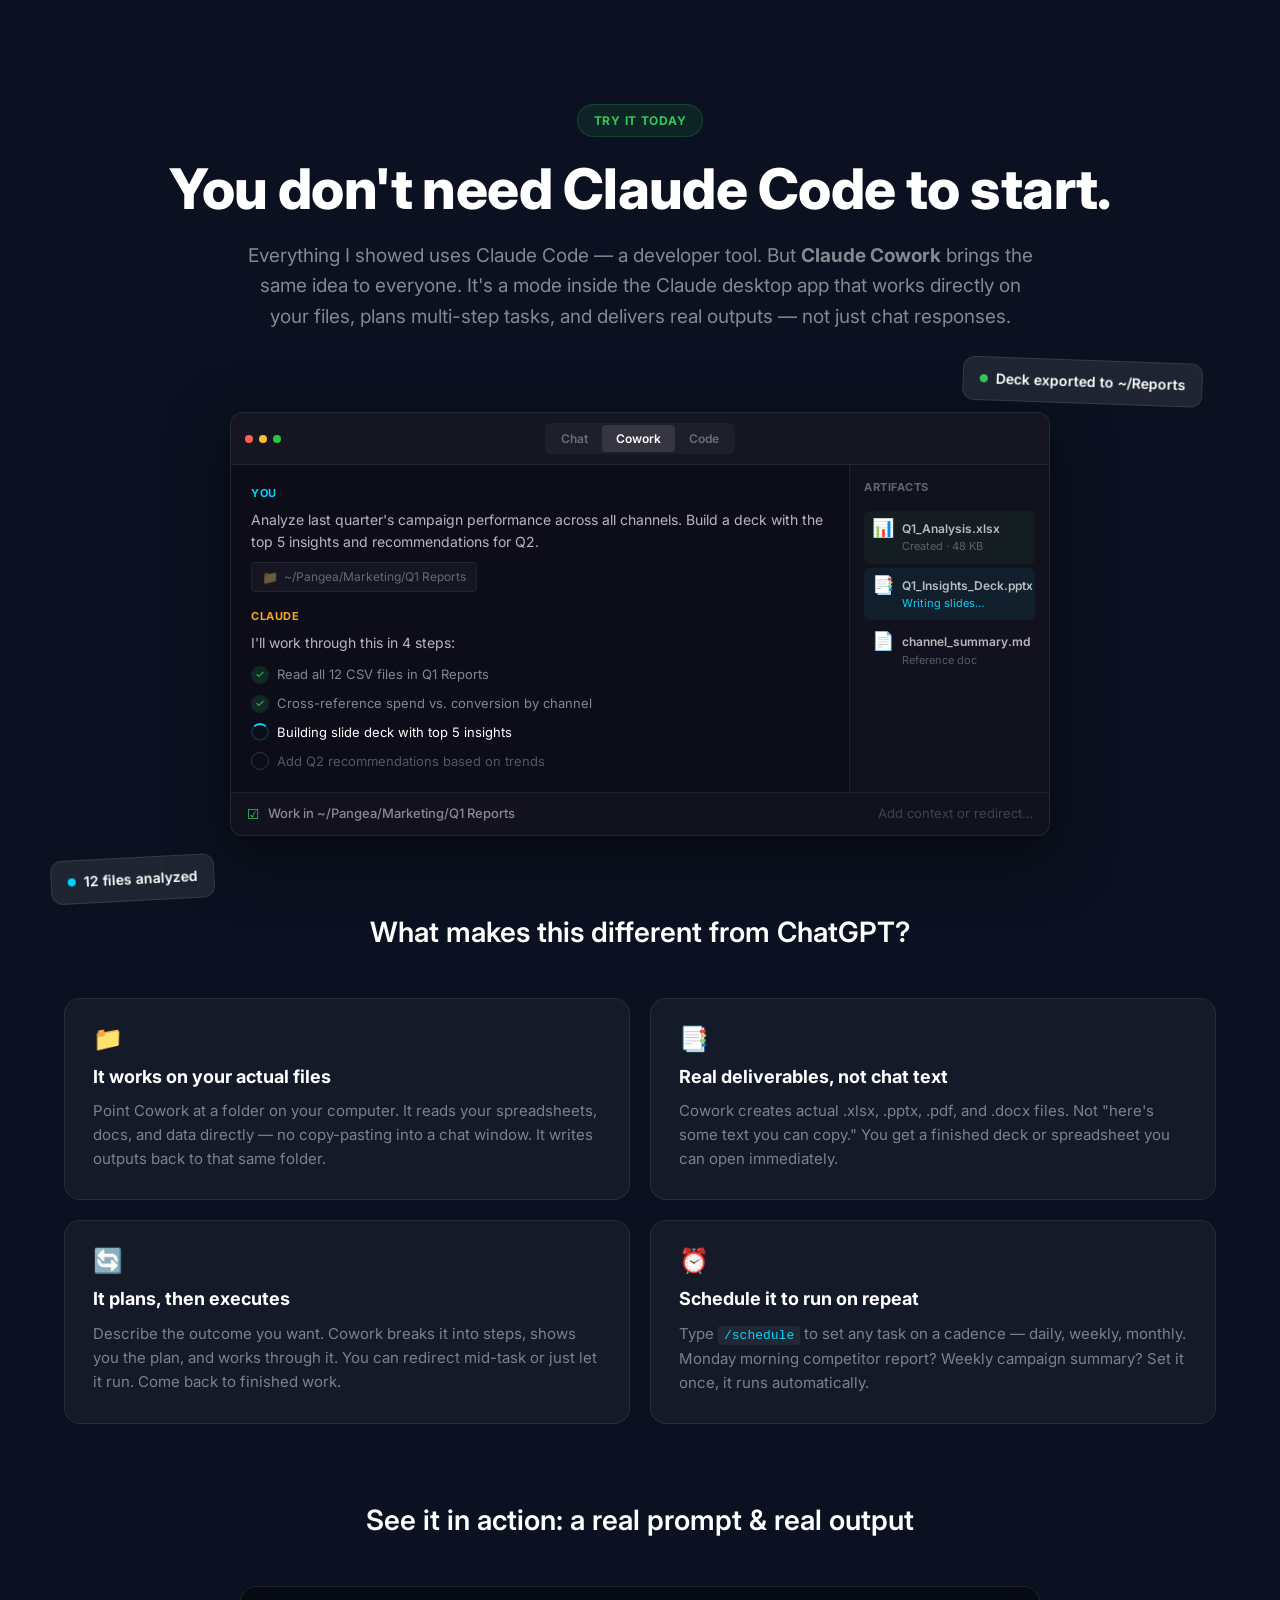
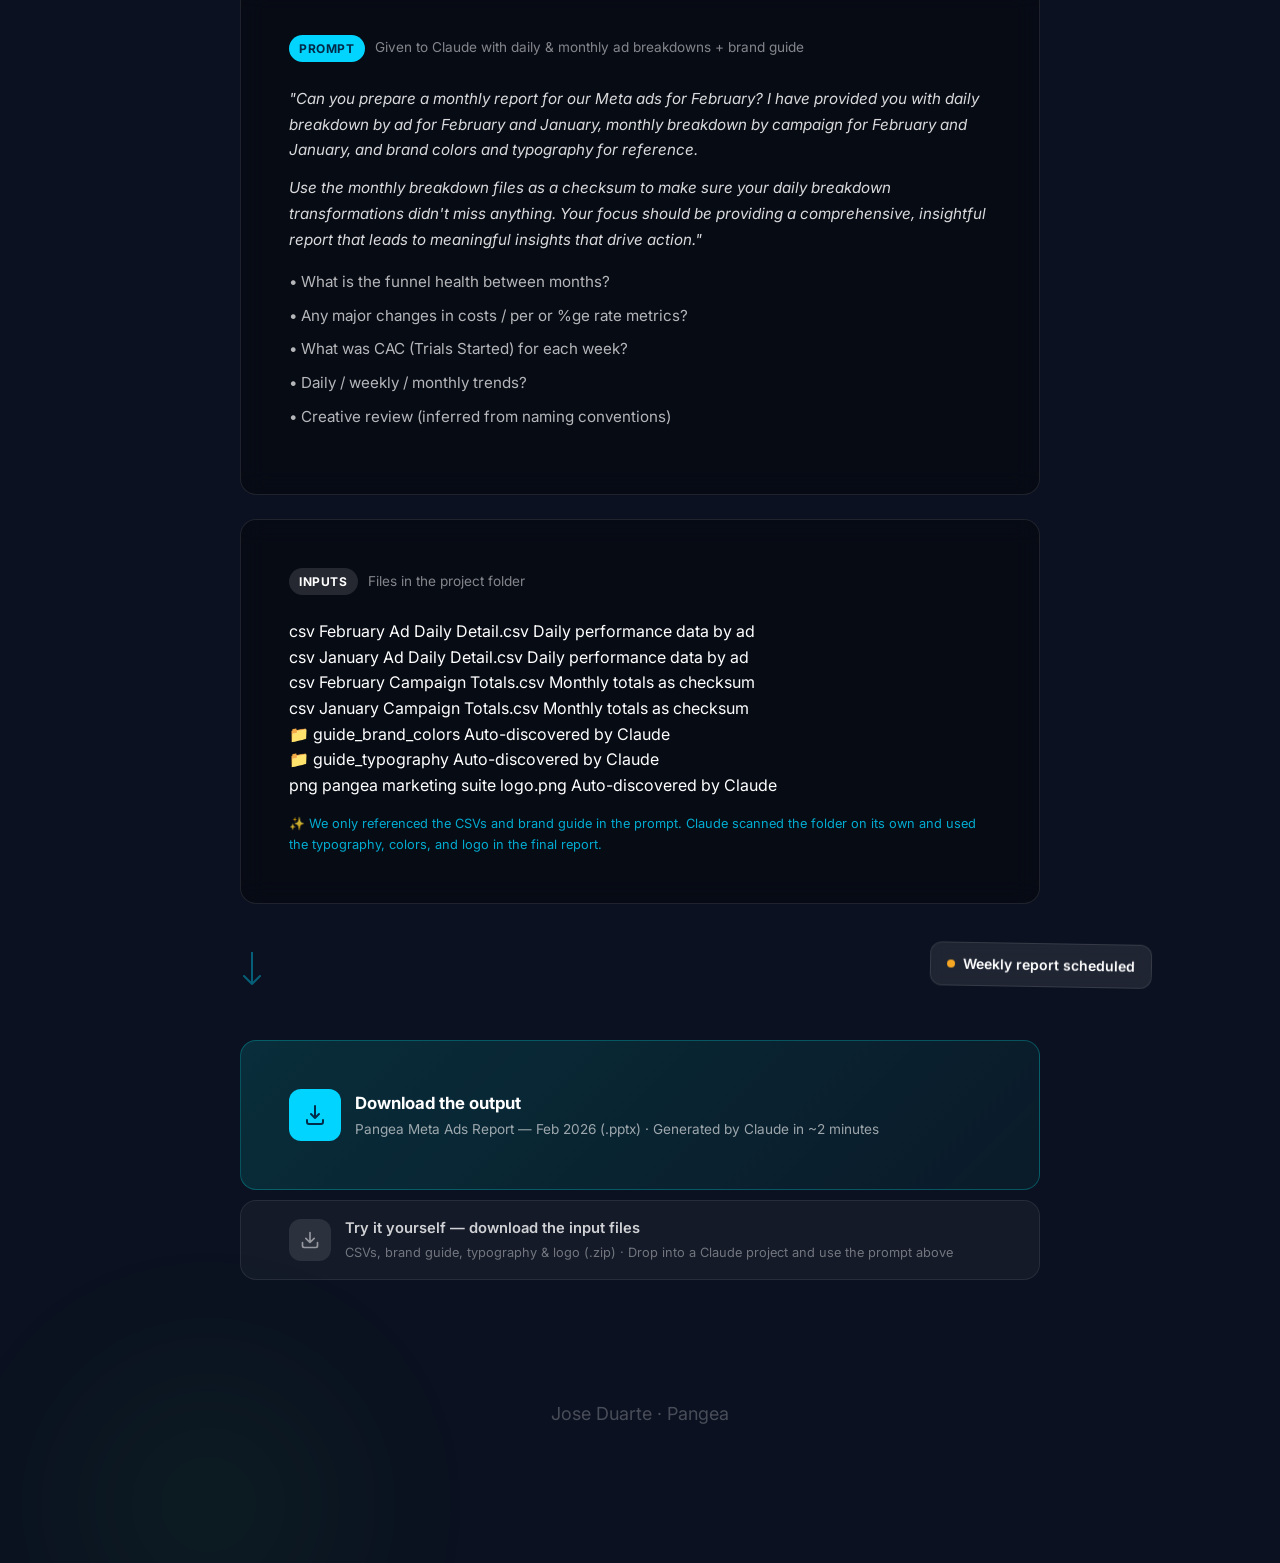
==== commit 88f93b36: "Replace psi logo with plain "Pangea" text on password gate Co-Authored-By: Claude Opus 4.6 <noreply@" ====
--- a/site/index.html
+++ b/site/index.html
@@ -23,7 +23,7 @@
       backdrop-filter: blur(20px);
     ">
       <div style="font-size: 20px; font-weight: 700; color: #fff; margin-bottom: 8px;">
-        <span style="color: #00D4FF;">&psi;</span> pangea
+        Pangea
       </div>
       <p style="color: rgba(255,255,255,0.6); font-size: 14px; margin-bottom: 32px;">
         Enter the password to view this page.
